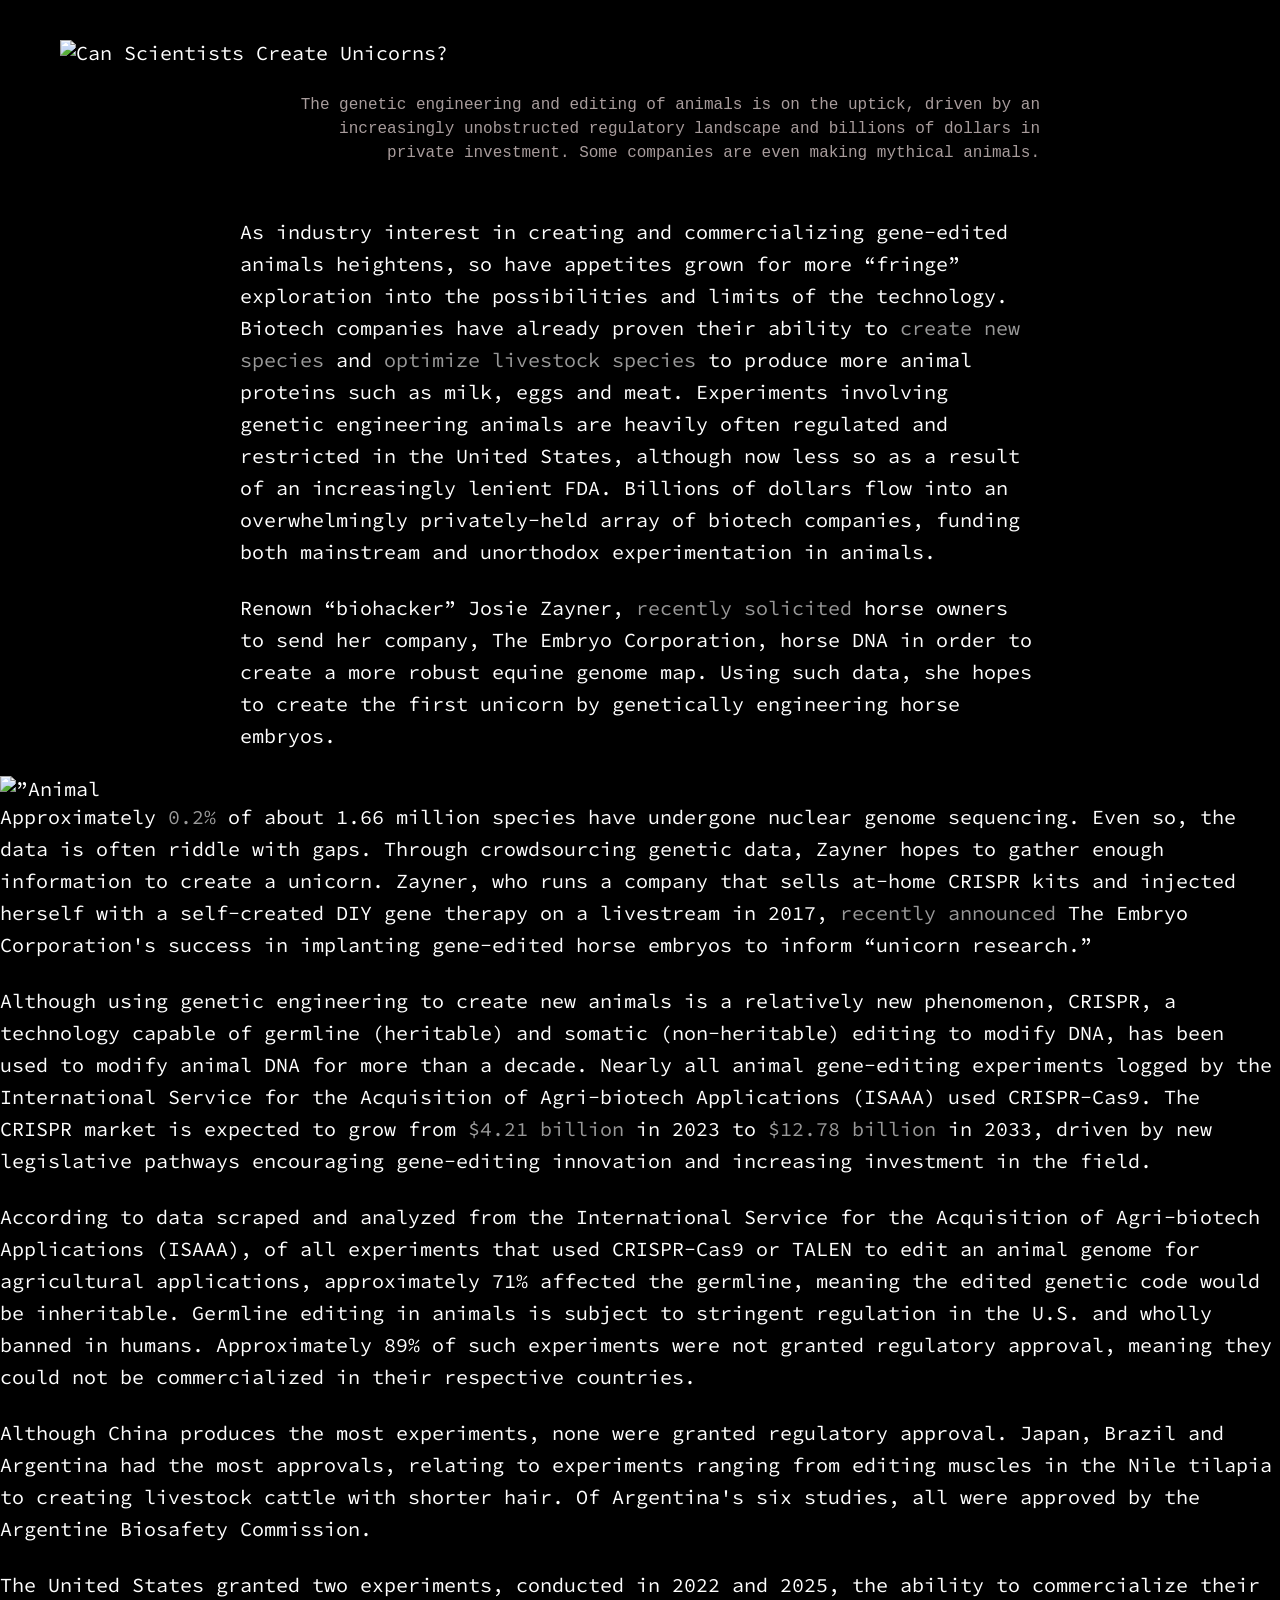
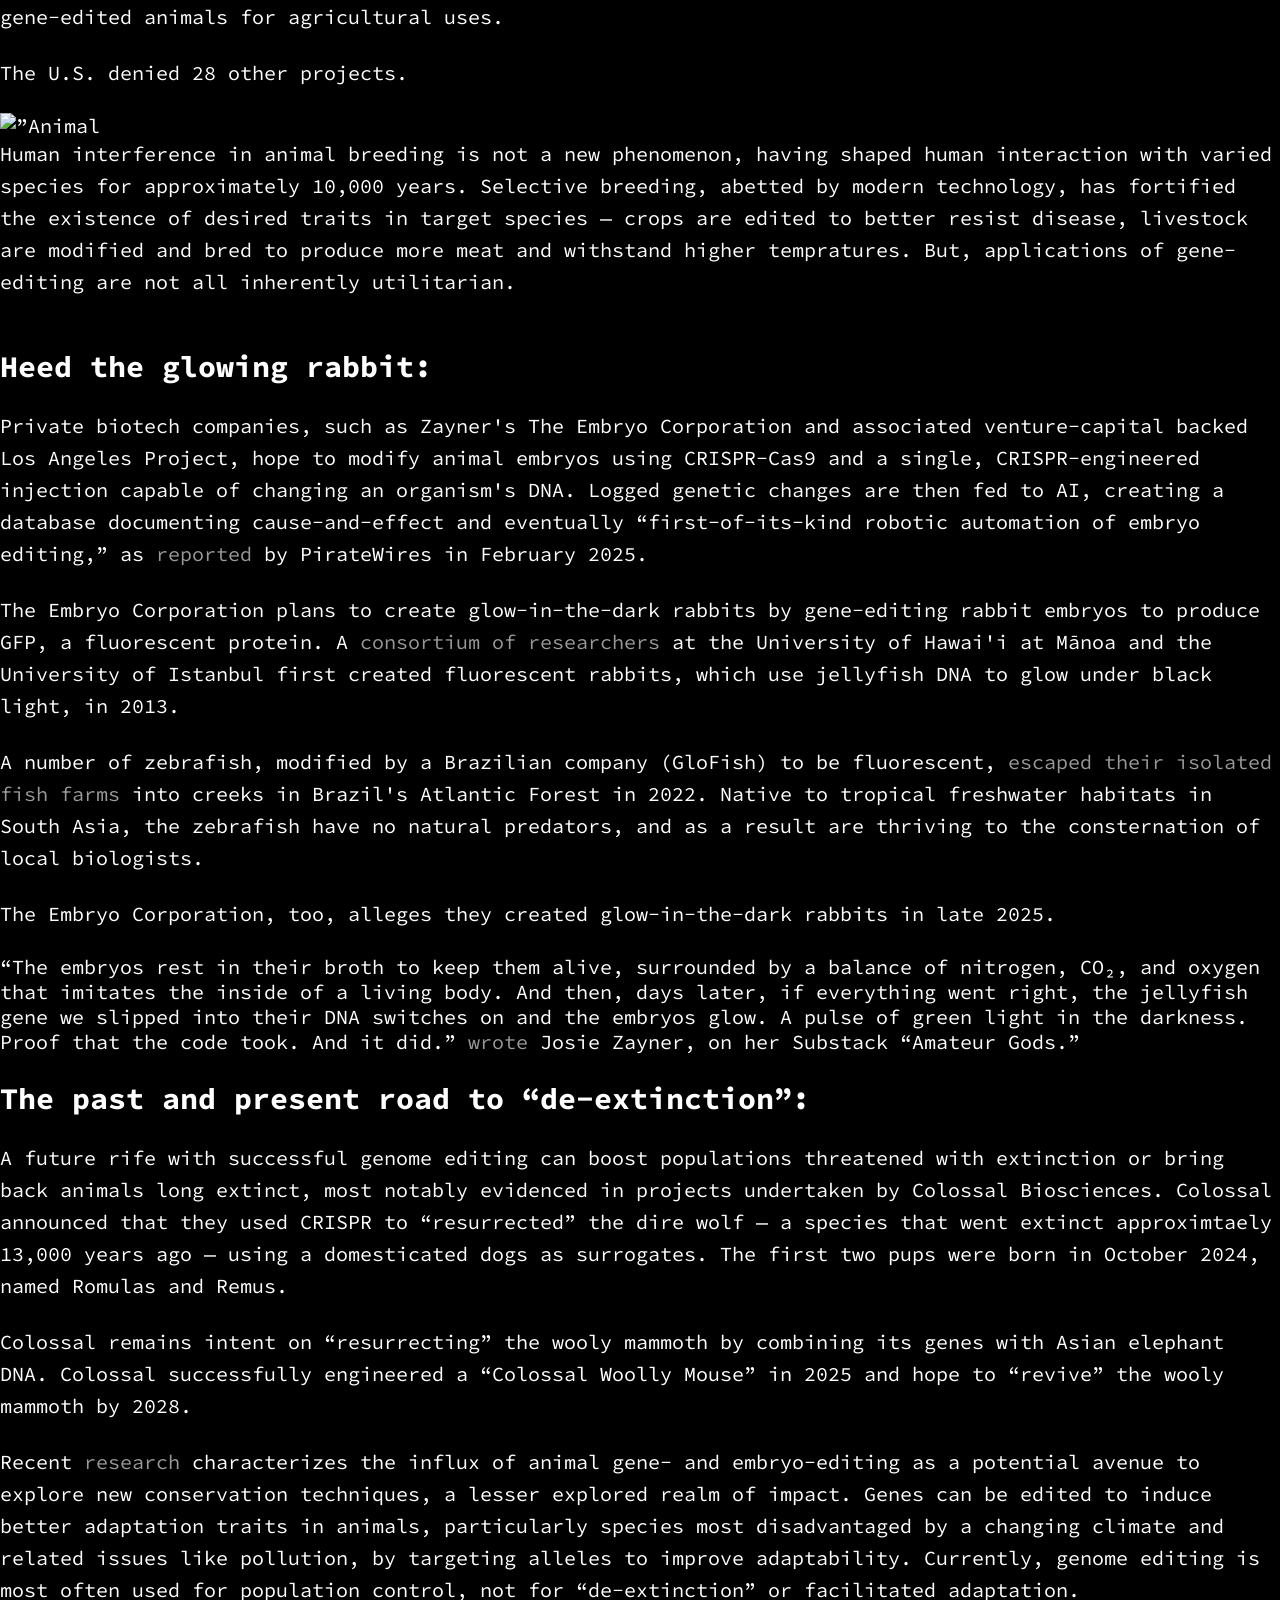
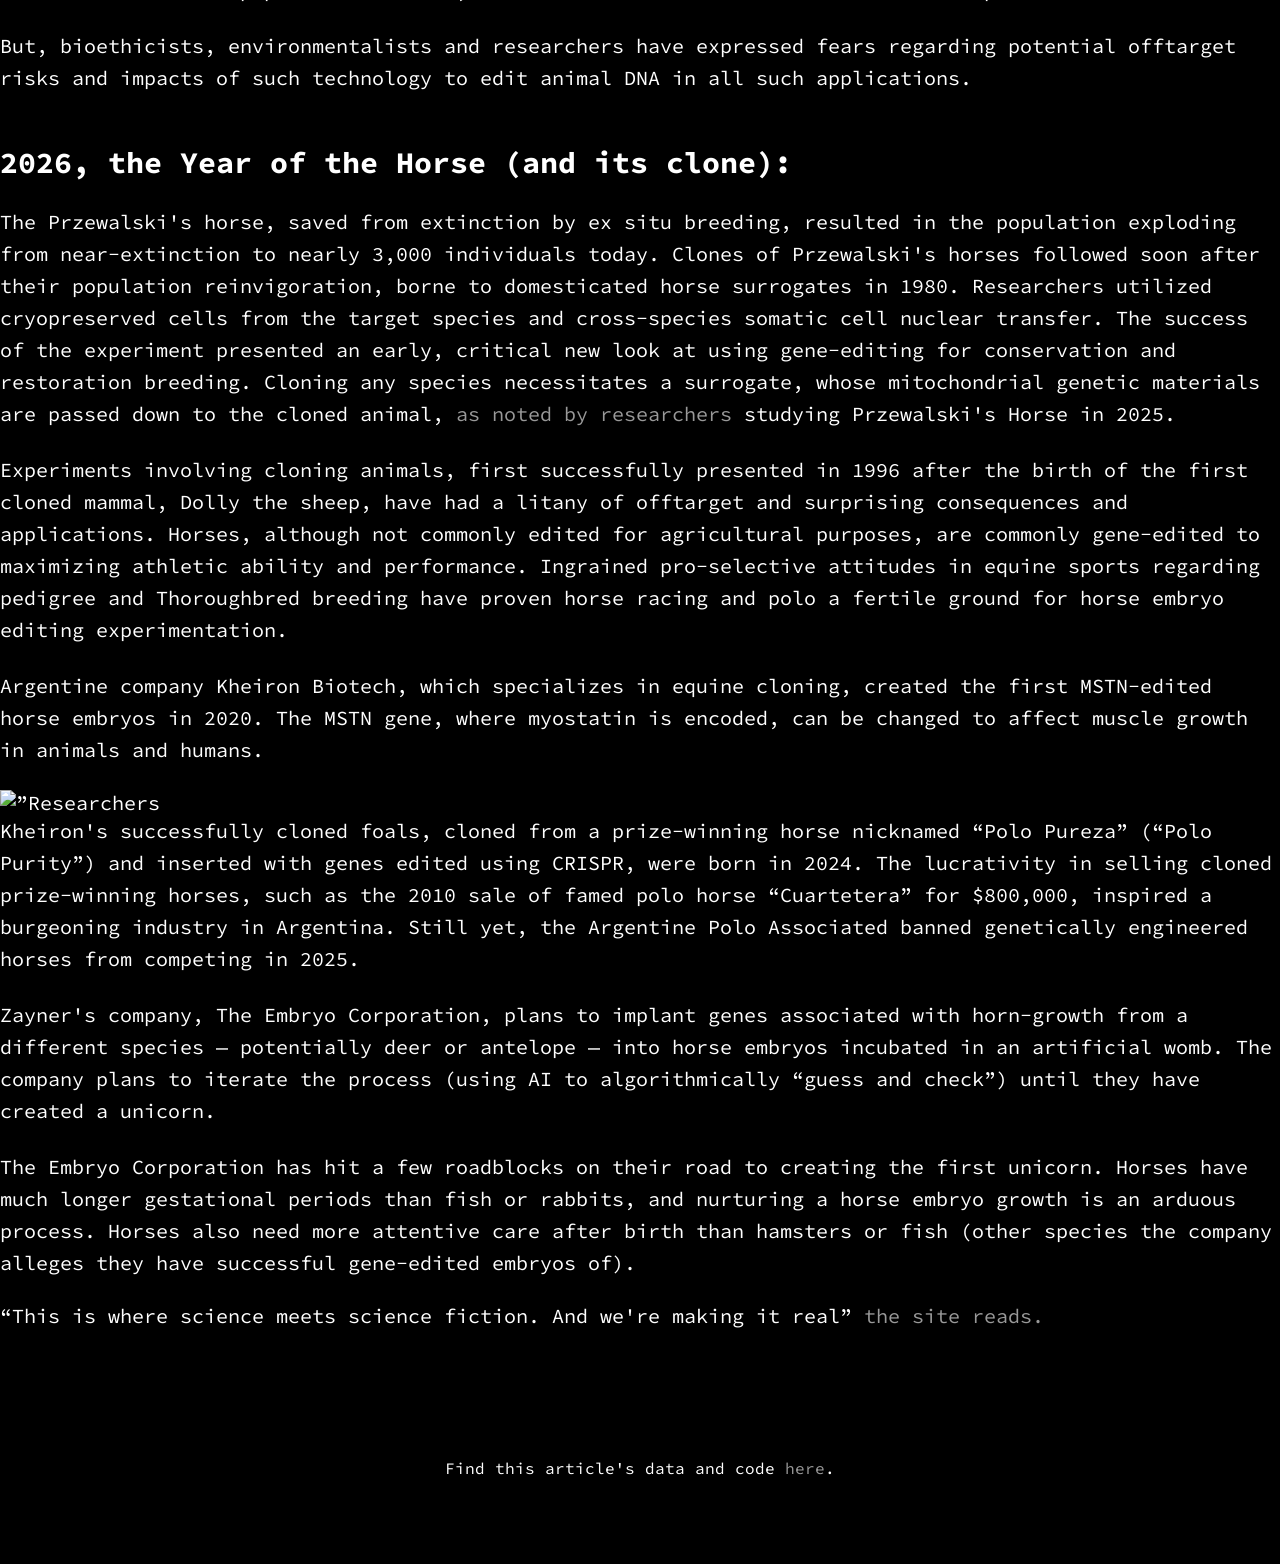
==== index.html @ e0743db6 "Add files via upload" ====
<!DOCTYPE html>
<html>

<head>
    <meta charset="utf-8">
    <meta name="viewport" content="width=device-width, initial-scale=1">
    <title>Gene-editing... unicorns?</title>
    <link rel="stylesheet" href="https://cdn.jsdelivr.net/npm/bulma@0.9.4/css/bulma.min.css">
    <link rel="preconnect" href="https://fonts.gstatic.com" crossorigin>
    <link rel="preconnect" href="https://fonts.googleapis.com">
    <link rel="preconnect" href="https://fonts.gstatic.com" crossorigin>
    <link href="https://fonts.googleapis.com/css2?family=Source+Code+Pro:ital,wght@0,200..900;1,200..900&display=swap"
        rel="stylesheet">
    <style>
        body {
            margin: 0;
            font-size: 20px;
            font-family: 'Source Code Pro', monospace;
            text-rendering: optimizeLegibility;
            background: black;
            color: white;
        }

        .content {
            max-width: 800px;
            margin: auto;
        }

        .header {
            padding: 3em 0;
        }

        a {
            color: #999;
            text-decoration: none;
        }

        .footer {
            background: black;
            text-align: center;
            font-size: 0.8em;
            margin-top: 4em;
            padding: 4em 0;
        }

        figure {
            margin: 0;
            padding-bottom: 1.2em;
        }

        figcaption {
            font-size: 0.8em;
            text-align: center;
            margin-top: 0.5em;
            color: white;
        }

        h1 {
            font-family: 'Source Code Pro', monospace;
            font-weight: bold;
            font-size: 3em;
            line-height: 1.1;
        }

        .subhead {
            font-family: 'Source Code Pro', monospace;
            font-size: 1.8rem;
            font-weight: 800;
            margin: 1rem 0 2rem 0.5rem;
            color: #756472c8
        }

        .dek {
            font-family: 'Roboto', monospace;
            font-size: 1rem;
            font-weight: 400;
            color: #a89c9c;
            line-height: 1.5;
            padding-left: 1.5em;
            text-align: right;
            margin-bottom: 2em;
        }

        iframe,
        img,
        video {
            max-width: 100%;
        }

        p {
            line-height: 1.6;
            margin: 0;
            padding-bottom: 1.2em;
        }

        .full-width figure {
            text-align: center;
        }

        ul {
            margin: 0;
            padding-bottom: 1em;
            line-height: 1.6;
        }

        iframe {
            padding-bottom: 1.2em;
        }
        .quotation {
            margin: 2rem 0;
            padding-left: 3rem;
            font-style: italic;
        }

        .quotation .attribution {
            display: block;
            margin-top: 0.5rem;
            font-style: normal;
            font-size: 0.9rem;
            color: white;
        }
        code {
            font-family: 'Source Code Pro', monospace;
            background: black;
            color: white;
        }

        /* margin on mobile */
        @media (max-width: 640px) {
            body {
                font-size: 18px;
            }

            .content {
                padding-left: 0.5em;
                padding-right: 0.5em;
            }
        }
    </style>
    <link href="scrolly-styles.css" rel="stylesheet">
    <link href="https://fonts.googleapis.com/css2?family=Source+Code+Pro:wght@400;700&display=swap" rel="stylesheet">
    <script src="https://unpkg.com/intersection-observer@0.5.1/intersection-observer.js"></script>
    <script src="https://cdnjs.cloudflare.com/ajax/libs/scrollama/3.2.0/scrollama.min.js"></script>
    <script src="https://cdnjs.cloudflare.com/ajax/libs/d3/7.3.0/d3.min.js"></script>
</head>

<body>
    <img src="title.png" alt="Can Scientists Create Unicorns?" style="width:100%; display:block; padding: 2em 0 1em 3em; box-sizing:border-box;">
    <div class="content">
        <p class="dek" style="margin-top: 0.5em;">The genetic engineering and editing of animals is on the uptick, driven by an increasingly unobstructed regulatory landscape and billions of dollars in private investment. Some companies are even making mythical animals.</p>
        <p>As industry interest in creating and commercializing gene-edited animals heightens, so have appetites grown for more “fringe” exploration into the possibilities and limits of the technology. Biotech companies have already proven their ability to <a href="https://colossal.com/crispr-breakthrough-colossals-woolly-mouse-could-pave-the-way-for-mammoth-revival/">create new species</a> and <a href="https://pmc.ncbi.nlm.nih.gov/articles/PMC10828428/">optimize livestock species</a> to produce more animal proteins such as milk, eggs and meat. Experiments involving genetic engineering animals are heavily often regulated and restricted in the United States, although now less so as a result of an increasingly lenient FDA. Billions of dollars flow into an overwhelmingly privately-held array of biotech companies, funding both mainstream and unorthodox experimentation in animals.</p>
        <p>Renown “biohacker” Josie Zayner, <a href=”https://amateurgods.substack.com/p/horse-dna-needed-for-unicorn-r-and?utm_source=substack&publication_id=679204&post_id=192977747&utm_medium=email&utm_content=share&utm_campaign=email-share&triggerShare=true&isFreemail=true&r=2kmoqc&triedRedirect=true”>recently solicited</a> horse owners to send her company, The Embryo Corporation, horse DNA in order to create a more robust equine genome map. Using such data, she hopes to create the first unicorn by genetically engineering horse embryos.</p>
    </div>

    <section id=”scrolly-ai2html” class=”scrolly-container”>
        <div class=”sticky-thing”>
            <img src=”graph1_sc.png” alt=”Animal Embryo-Editing Experiments are Rarely Approved” style=”width:100%; max-height:100vh; object-fit:contain;”>
        </div>
        <div class=”steps-container”>
            <div class=”step” id=”step-one”>
                <div>
                    <p>Approximately <a href=”https://www.pacb.com/blog/how-far-weve-come-part-3-animal-genomics/”>0.2%</a> of about 1.66 million species have undergone nuclear genome sequencing. Even so, the data is often riddle with gaps. Through crowdsourcing genetic data, Zayner hopes to gather enough information to create a unicorn. Zayner, who runs a company that sells at-home CRISPR kits and injected herself with a self-created DIY gene therapy on a livestream in 2017, <a href=”https://amateurgods.substack.com/p/horse-dna-needed-for-unicorn-r-and?utm_source=substack&publication_id=679204&post_id=192977747&utm_medium=email&utm_content=share&utm_campaign=email-share&triggerShare=true&isFreemail=true&r=2kmoqc&triedRedirect=true”>recently announced</a> The Embryo Corporation's success in implanting gene-edited horse embryos to inform “unicorn research.”</p>
                </div>
            </div>
            <div class=”step” id=”step-two”>
                <div>
                    <p>Although using genetic engineering to create new animals is a relatively new phenomenon, CRISPR, a technology capable of germline (heritable) and somatic (non-heritable) editing to modify DNA, has been used to modify animal DNA for more than a decade. Nearly all animal gene-editing experiments logged by the International Service for the Acquisition of Agri-biotech Applications (ISAAA) used CRISPR-Cas9. The CRISPR market is expected to grow from <a href=”https://www.openpr.com/news/4374759/crispr-gene-editing-market-set-for-explosive-growth-to-usd-12-78”>$4.21 billion</a> in 2023 to <a href=”https://www.openpr.com/news/4374759/crispr-gene-editing-market-set-for-explosive-growth-to-usd-12-78”>$12.78 billion</a> in 2033, driven by new legislative pathways encouraging gene-editing innovation and increasing investment in the field.</p>
                </div>
            </div>
            <div class=”step” id=”step-three”>
                <div>
                    <p>According to data scraped and analyzed from the International Service for the Acquisition of Agri-biotech Applications (ISAAA), of all experiments that used CRISPR-Cas9 or TALEN to edit an animal genome for agricultural applications, approximately 71% affected the germline, meaning the edited genetic code would be inheritable. Germline editing in animals is subject to stringent regulation in the U.S. and wholly banned in humans. Approximately 89% of such experiments were not granted regulatory approval, meaning they could not be commercialized in their respective countries.</p>
                </div>
            </div>
            <div class=”step” id=”step-four”>
                <div>
                    <p>Although China produces the most experiments, none were granted regulatory approval. Japan, Brazil and Argentina had the most approvals, relating to experiments ranging from editing muscles in the Nile tilapia to creating livestock cattle with shorter hair. Of Argentina's six studies, all were approved by the Argentine Biosafety Commission.</p>
                    <div class=”columns” style=”margin:0; align-items:flex-start;”>
                      <div class=”column” style=”flex: none; width: 37.5%; color:white;”>
                        <p>The United States granted two experiments, conducted in 2022 and 2025, the ability to commercialize their gene-edited animals for agricultural uses.</p>
                        <p>The U.S. denied 28 other projects.</p>
                      </div>
                      <div class=”column” style=”flex: none; width: 62.5%;”>
                        <img src=”graph2_sc.png” alt=”Animal embryo experimentation in the U.S., by species” style=”width:100%; display:block;”>
                      </div>
                    </div>
                </div>
            </div>
            <div class=”step” id=”step-five”>
                <div>
                    <p>Human interference in animal breeding is not a new phenomenon, having shaped human interaction with varied species for approximately 10,000 years. Selective breeding, abetted by modern technology, has fortified the existence of desired traits in target species — crops are edited to better resist disease, livestock are modified and bred to produce more meat and withstand higher tempratures. But, applications of gene-editing are not all inherently utilitarian.</p>
                </div>
            </div>
            <div class=”step” id=”step-six”>
                <div>
                    <h2 class=”subhead”>Heed the glowing rabbit:</h2>
                    <p>Private biotech companies, such as Zayner's The Embryo Corporation and associated venture-capital backed Los Angeles Project, hope to modify animal embryos using CRISPR-Cas9 and a single, CRISPR-engineered injection capable of changing an organism's DNA. Logged genetic changes are then fed to AI, creating a database documenting cause-and-effect and eventually “first-of-its-kind robotic automation of embryo editing,” as <a href=”https://www.piratewires.com/p/harnessing-the-breath-of-life”>reported</a> by PirateWires in February 2025.</p>
                    <p>The Embryo Corporation plans to create glow-in-the-dark rabbits by gene-editing rabbit embryos to produce GFP, a fluorescent protein. A <a href=”https://manoa.hawaii.edu/news/article.php?aId=5906”>consortium of researchers</a> at the University of Hawai'i at Mānoa and the University of Istanbul first created fluorescent rabbits, which use jellyfish DNA to glow under black light, in 2013.</p>
                    <p>A number of zebrafish, modified by a Brazilian company (GloFish) to be fluorescent, <a href=”https://www.science.org/content/article/transgenic-glowing-fish-invades-brazilian-streams”>escaped their isolated fish farms</a> into creeks in Brazil's Atlantic Forest in 2022. Native to tropical freshwater habitats in South Asia, the zebrafish have no natural predators, and as a result are thriving to the consternation of local biologists.</p>
                    <p>The Embryo Corporation, too, alleges they created glow-in-the-dark rabbits in late 2025.</p>
                </div>
            </div>
            <div class=”step” id=”step-seven”>
                <div>
                    <div class=”quotation”>
                        “The embryos rest in their broth to keep them alive, surrounded by a balance of nitrogen, CO₂, and oxygen that imitates the inside of a living body. And then, days later, if everything went right, the jellyfish gene we slipped into their DNA switches on and the embryos glow. A pulse of green light in the darkness. Proof that the code took. And it did.”
                        <span class=”attribution”><a href=”https://amateurgods.substack.com/p/how-embryo-corp-took-the-first-step”>wrote</a> Josie Zayner, on her Substack “Amateur Gods.”</span>
                    </div>
                </div>
            </div>
            <div class=”step” id=”step-eight”>
                <div>
                    <h2 class=”subhead”>The past and present road to “de-extinction”:</h2>
                    <p>A future rife with successful genome editing can boost populations threatened with extinction or bring back animals long extinct, most notably evidenced in projects undertaken by Colossal Biosciences. Colossal announced that they used CRISPR to “resurrected” the dire wolf — a species that went extinct approximtaely 13,000 years ago — using a domesticated dogs as surrogates. The first two pups were born in October 2024, named Romulas and Remus.</p>
                    <p>Colossal remains intent on “resurrecting” the wooly mammoth by combining its genes with Asian elephant DNA. Colossal successfully engineered a “Colossal Woolly Mouse” in 2025 and hope to “revive” the wooly mammoth by 2028.</p>
                    <p>Recent <a href=”https://pmc.ncbi.nlm.nih.gov/articles/PMC12881173/”>research</a> characterizes the influx of animal gene- and embryo-editing as a potential avenue to explore new conservation techniques, a lesser explored realm of impact. Genes can be edited to induce better adaptation traits in animals, particularly species most disadvantaged by a changing climate and related issues like pollution, by targeting alleles to improve adaptability. Currently, genome editing is most often used for population control, not for “de-extinction” or facilitated adaptation.</p>
                    <p>But, bioethicists, environmentalists and researchers have expressed fears regarding potential offtarget risks and impacts of such technology to edit animal DNA in all such applications.</p>
                </div>
            </div>
            <div class=”step” id=”step-nine”>
                <div>
                    <h2 class=”subhead”>2026, the Year of the Horse (and its clone):</h2>
                    <p>The Przewalski's horse, saved from extinction by ex situ breeding, resulted in the population exploding from near-extinction to nearly 3,000 individuals today. Clones of Przewalski's horses followed soon after their population reinvigoration, borne to domesticated horse surrogates in 1980. Researchers utilized cryopreserved cells from the target species and cross-species somatic cell nuclear transfer. The success of the experiment presented an early, critical new look at using gene-editing for conservation and restoration breeding. Cloning any species necessitates a surrogate, whose mitochondrial genetic materials are passed down to the cloned animal, <a href=”https://pmc.ncbi.nlm.nih.gov/articles/PMC11898140/”>as noted by researchers</a> studying Przewalski's Horse in 2025.</p>
                    <p>Experiments involving cloning animals, first successfully presented in 1996 after the birth of the first cloned mammal, Dolly the sheep, have had a litany of offtarget and surprising consequences and applications. Horses, although not commonly edited for agricultural purposes, are commonly gene-edited to maximizing athletic ability and performance. Ingrained pro-selective attitudes in equine sports regarding pedigree and Thoroughbred breeding have proven horse racing and polo a fertile ground for horse embryo editing experimentation.</p>
                    <p>Argentine company Kheiron Biotech, which specializes in equine cloning, created the first MSTN-edited horse embryos in 2020. The MSTN gene, where myostatin is encoded, can be changed to affect muscle growth in animals and humans.</p>
                    <img src=”graph3_sc.png” alt=”Researchers are editing the myostatin gene (MSTN), associated with meat tenderness and musculature, in animals” style=”width:100%; display:block; margin:1em 0;”>
                    <p>Kheiron's successfully cloned foals, cloned from a prize-winning horse nicknamed “Polo Pureza” (“Polo Purity”) and inserted with genes edited using CRISPR, were born in 2024. The lucrativity in selling cloned prize-winning horses, such as the 2010 sale of famed polo horse “Cuartetera” for $800,000, inspired a burgeoning industry in Argentina. Still yet, the Argentine Polo Associated banned genetically engineered horses from competing in 2025.</p>
                    <p>Zayner's company, The Embryo Corporation, plans to implant genes associated with horn-growth from a different species — potentially deer or antelope — into horse embryos incubated in an artificial womb. The company plans to iterate the process (using AI to algorithmically “guess and check”) until they have created a unicorn.</p>
                    <p>The Embryo Corporation has hit a few roadblocks on their road to creating the first unicorn. Horses have much longer gestational periods than fish or rabbits, and nurturing a horse embryo growth is an arduous process. Horses also need more attentive care after birth than hamsters or fish (other species the company alleges they have successful gene-edited embryos of).</p>
                </div>
            </div>
            <div class=”step” id=”step-ten”>
                <div>
                    <div class=”quotation”>
                        “This is where science meets science fiction. And we're making it real”
                        <span class=”attribution”><a href=”https://building.life”>the site reads.</a></span>
                    </div>
                </div>
            </div>
        </div>
    </section>
    <div class="footer">
        <div class="content">
            <p>Find this article's data and code <a href="https://github.com/natalierjonas/animal_embryo_editing/tree/main">here</a>.</p>
        </div>
    </div>
    <style>
        .hidden {
            display: none;
        }
    </style>
    <script>

        function hideNote() {
            // annotation: #path-1, #text-1, #path-2, #text-2
            d3.select("#path-1").classed('hidden', true)
            d3.select("#text-1").classed('hidden', true)
            d3.select("#path-2").classed('hidden', true)
            d3.select("#text-2").classed('hidden', true)
        }

        /* Scrollytelling code goes under here */
        hideNote()

        d3.select("#step-one").on('stepout', function (e) {
            if (e.detail.direction === 'up') {
                // undo the changes from step one
                hideNote()
            }
        })

        d3.select("#step-one").on('stepin', function (e) {
            console.log("Got to step one")
            // undo changes from step two
            d3.selectAll("[data-name='africa'] path").style('stroke', 'none')

            // do changes for step one
            d3.select("#path-1").classed('hidden', false)
            d3.select("#text-1").classed('hidden', false)
            d3.select("#path-2").classed('hidden', false)
            d3.select("#text-2").classed('hidden', false)
        })

        d3.select("#step-two").on('stepin', function (e) {

            // undo changes from step one
            hideNote()

            // do changes for step two
            console.log("Got to step two")
            d3.selectAll("[data-name='africa'] path").style('stroke', 'black')
        })

        d3.select("#step-three").on('stepin', function (e) {
            // undo changes from step two
            d3.selectAll("[data-name='africa'] path").style('stroke', 'none')
        })


    </script>


    <script>
        /*************
        
        This is the JavaScript that makes the scrolly work 
        
        *************/

        /* 
        This part attaches a scroll to the element with id="scrolly-ai2html"    
        */
        (() => {
            const scroller = scrollama()

            scroller
                .setup({
                    parent: document.querySelector("#scrolly-ai2html"),
                    step: ".step",
                    offset: 0.6,
                    debug: false,
                })
                .onStepEnter(function ({ element, index, direction }) {
                    const event = new CustomEvent("stepin", { detail: { direction: direction } })
                    element.dispatchEvent(event)
                })
                .onStepExit(function ({ element, index, direction }) {
                    const event = new CustomEvent("stepout", { detail: { direction: direction } })
                    if (direction === "up" && element.previousElementSibling) {
                        const event = new CustomEvent("stepin", { detail: { direction: direction } })
                        element.previousElementSibling.dispatchEvent(event)
                    }
                })

            window.addEventListener("resize", scroller.resize)
        })()

    </script>
    <style>
        /* Change this to adjust the padding between steps */
        .step {
            margin-bottom: 70vh;
        }
    </style>

    <script type="text/javascript">
            (function () {
                // only want one resizer on the page
                if (document.documentElement.className.indexOf("g-resizer-v3-init") > -1) return;
                document.documentElement.className += " g-resizer-v3-init";
                // require IE9+
                if (!("querySelector" in document)) return;
                function resizer() {
                    var elements = Array.prototype.slice.call(document.querySelectorAll(".g-artboard[data-min-width]")),
                        widthById = {};
                    elements.forEach(function (el) {
                        var parent = el.parentNode,
                            width = widthById[parent.id] || parent.getBoundingClientRect().width,
                            minwidth = el.getAttribute("data-min-width"),
                            maxwidth = el.getAttribute("data-max-width");
                        widthById[parent.id] = width;

                        if (+minwidth <= width && (+maxwidth >= width || maxwidth === null)) {
                            el.style.display = "block";
                        } else {
                            el.style.display = "none";
                        }
                    });
                    try {
                        if (window.parent && window.parent.$) {
                            window.parent.$("body").trigger("resizedcontent", [window]);
                        }
                        if (window.require) {
                            require(['foundation/main'], function () {
                                require(['shared/interactive/instances/app-communicator'], function (AppCommunicator) {
                                    AppCommunicator.triggerResize();
                                });
                            });
                        }
                    } catch (e) { console.log(e); }
                }

                document.addEventListener('DOMContentLoaded', resizer);
                // feel free to replace throttle with _.throttle, if available
                window.addEventListener('resize', throttle(resizer, 200));

                function throttle(func, wait) {
                    // from underscore.js
                    var _now = Date.now || function () { return new Date().getTime(); },
                        context, args, result, timeout = null, previous = 0;
                    var later = function () {
                        previous = _now();
                        timeout = null;
                        result = func.apply(context, args);
                        if (!timeout) context = args = null;
                    };
                    return function () {
                        var now = _now(), remaining = wait - (now - previous);
                        context = this;
                        args = arguments;
                        if (remaining <= 0 || remaining > wait) {
                            if (timeout) {
                                clearTimeout(timeout);
                                timeout = null;
                            }
                            previous = now;
                            result = func.apply(context, args);
                            if (!timeout) context = args = null;
                        } else if (!timeout && options && options.trailing !== false) {
                            timeout = setTimeout(later, remaining);
                        }
                        return result;
                    };
                }


            })();
    </script>
    <script>

        // ai2html resizer
        (function() {
            function resizeAi2html() {
                var boxes = document.querySelectorAll('.ai2html');
                Array.prototype.forEach.call(boxes, function(box) {
                    var w = box.offsetWidth;
                    var artboards = box.querySelectorAll('.g-artboard');
                    Array.prototype.forEach.call(artboards, function(ab) {
                        var min = parseInt(ab.getAttribute('data-min-width') || 0, 10);
                        var max = parseInt(ab.getAttribute('data-max-width') || 99999, 10);
                        ab.style.display = (w >= min && w <= max) ? 'block' : 'none';
                    });
                });
            }
            var t;
            window.addEventListener('resize', function() {
                clearTimeout(t);
                t = setTimeout(resizeAi2html, 100);
            });
            if (document.readyState === 'loading') {
                document.addEventListener('DOMContentLoaded', resizeAi2html);
            } else {
                resizeAi2html();
            }
        })();
    </script>
</body>

</html>
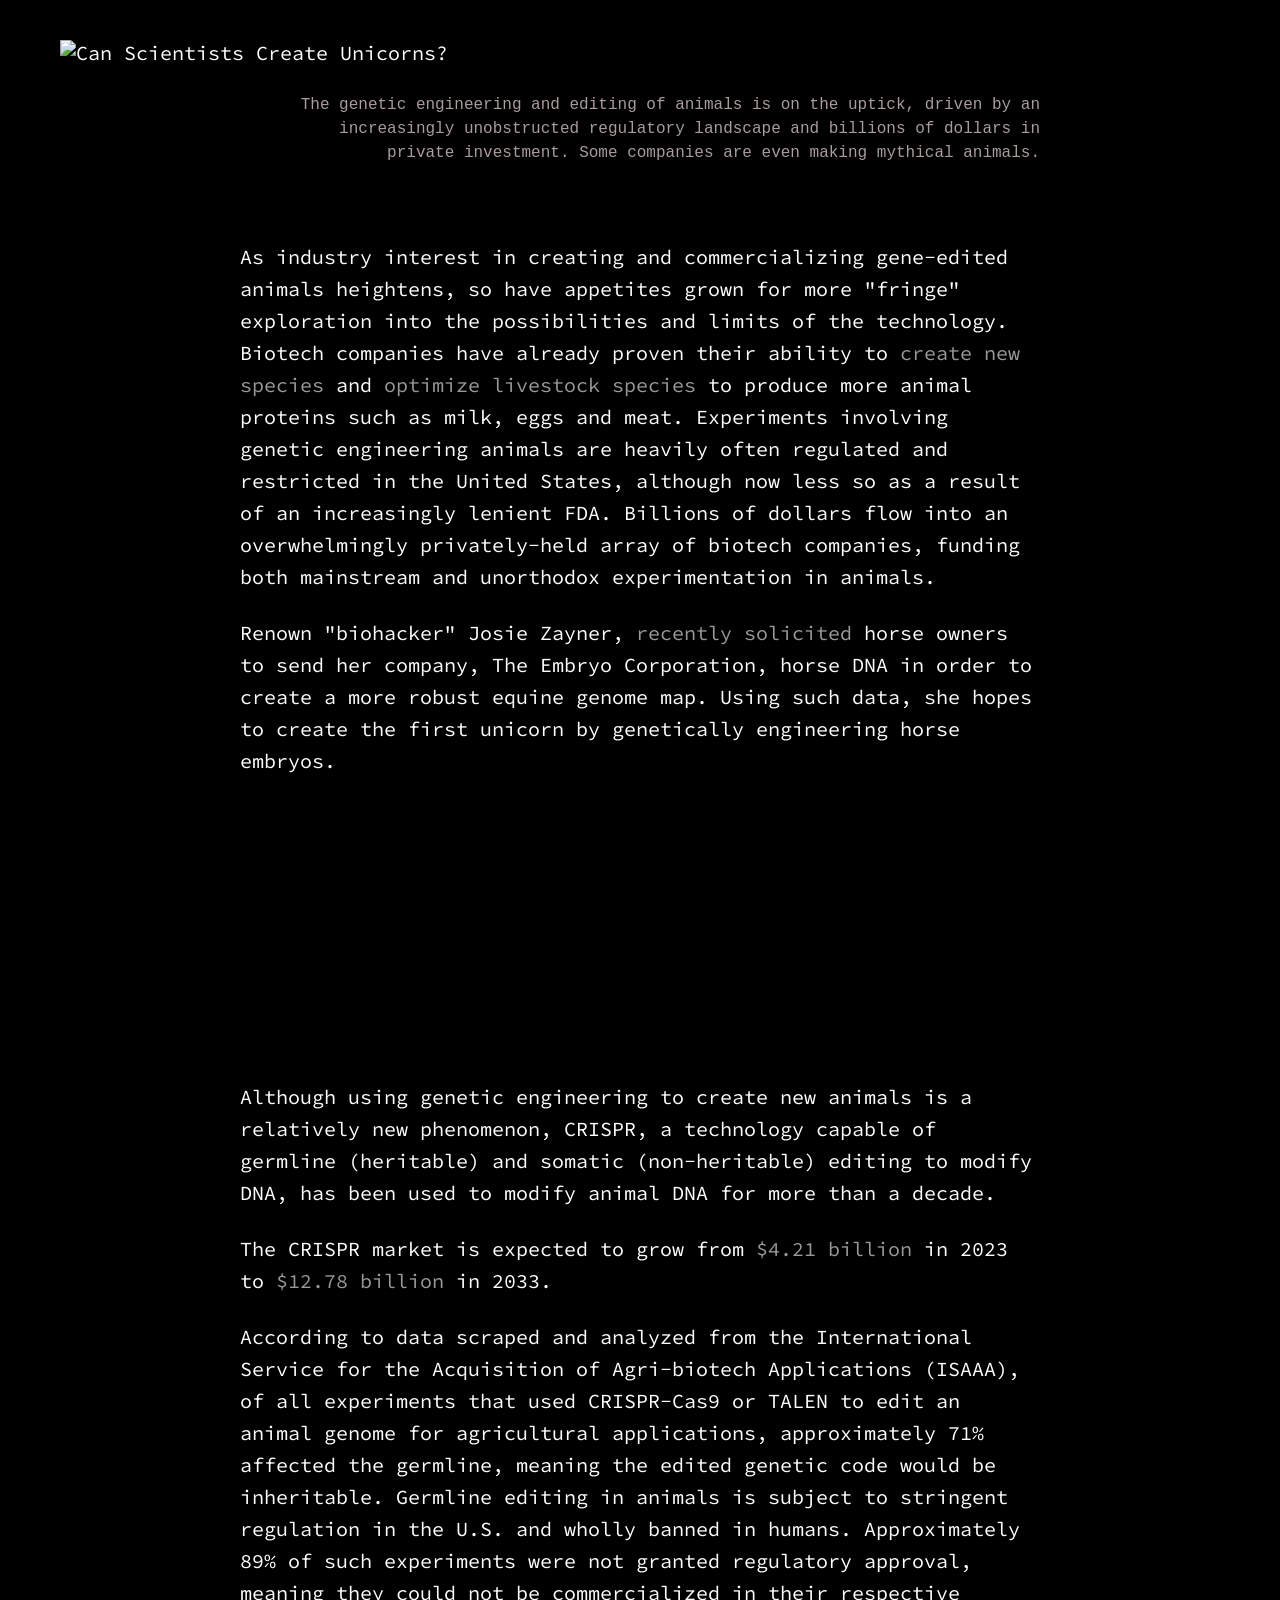
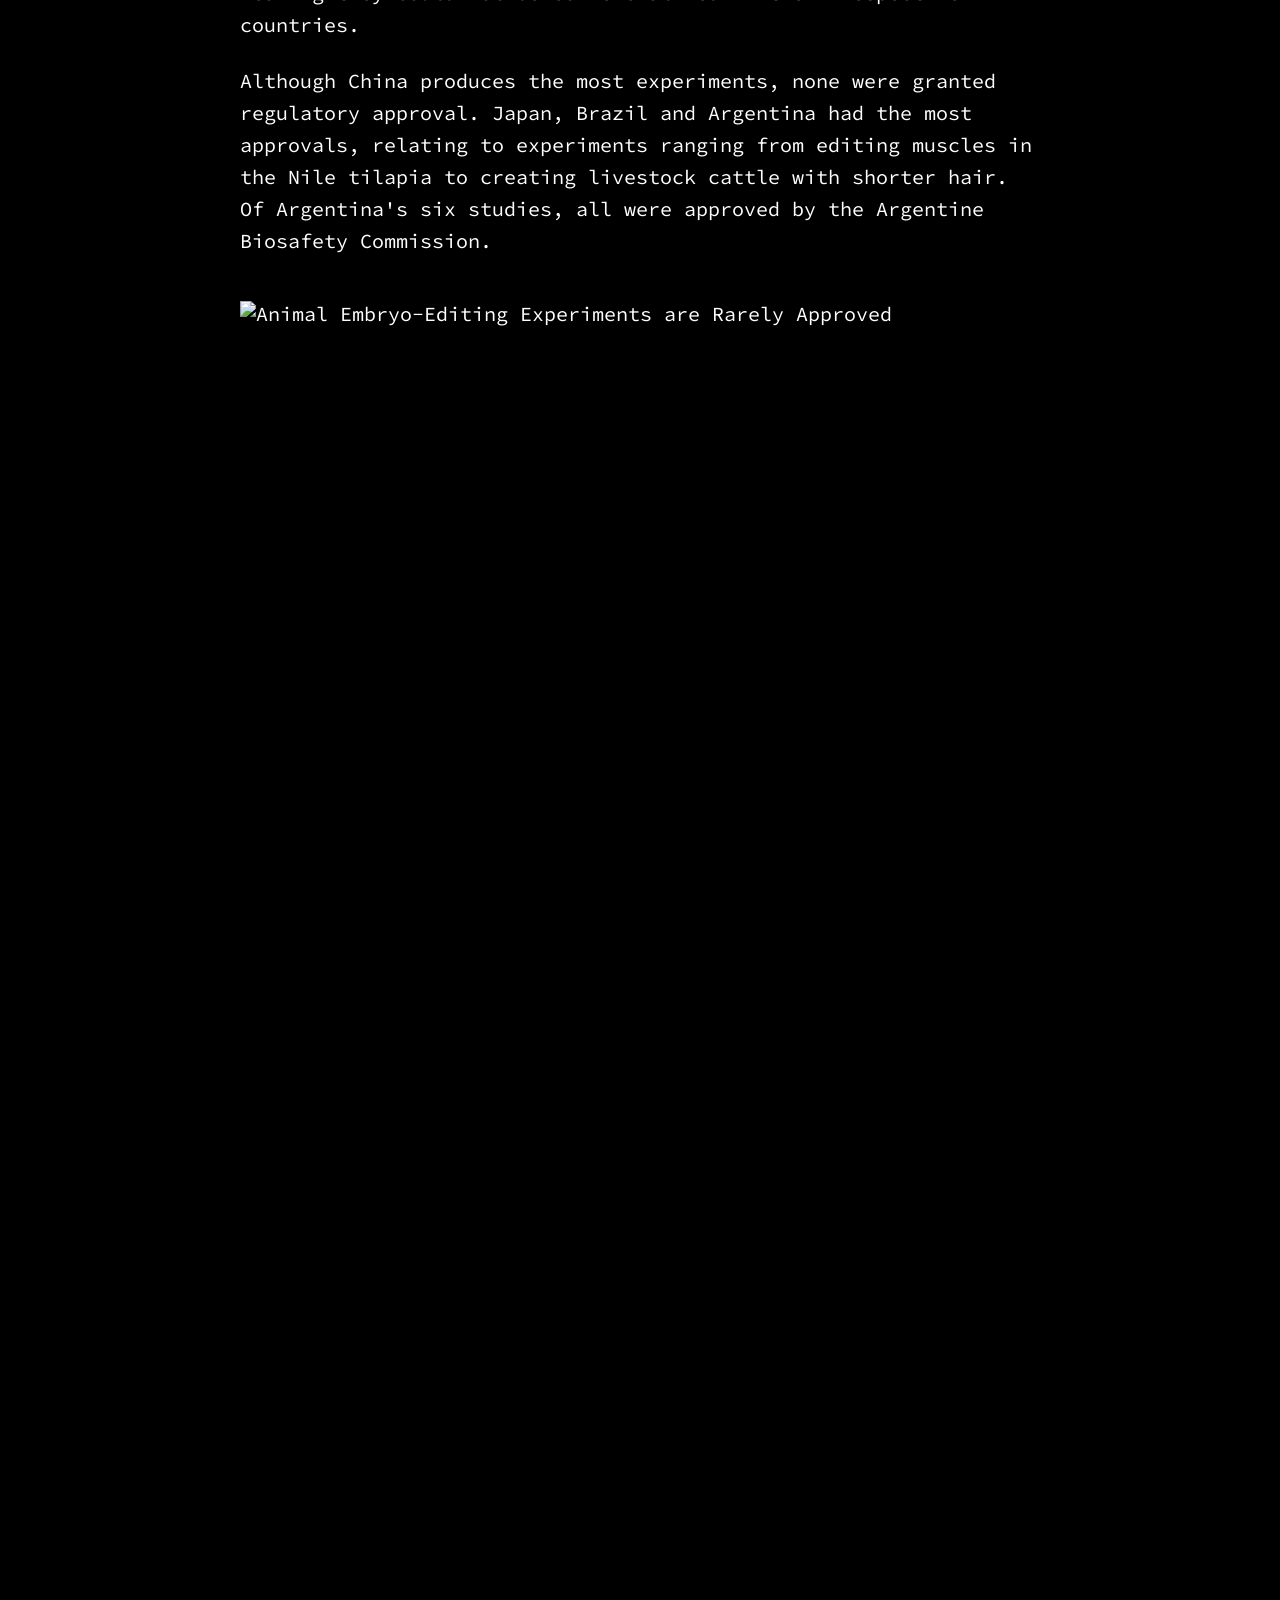
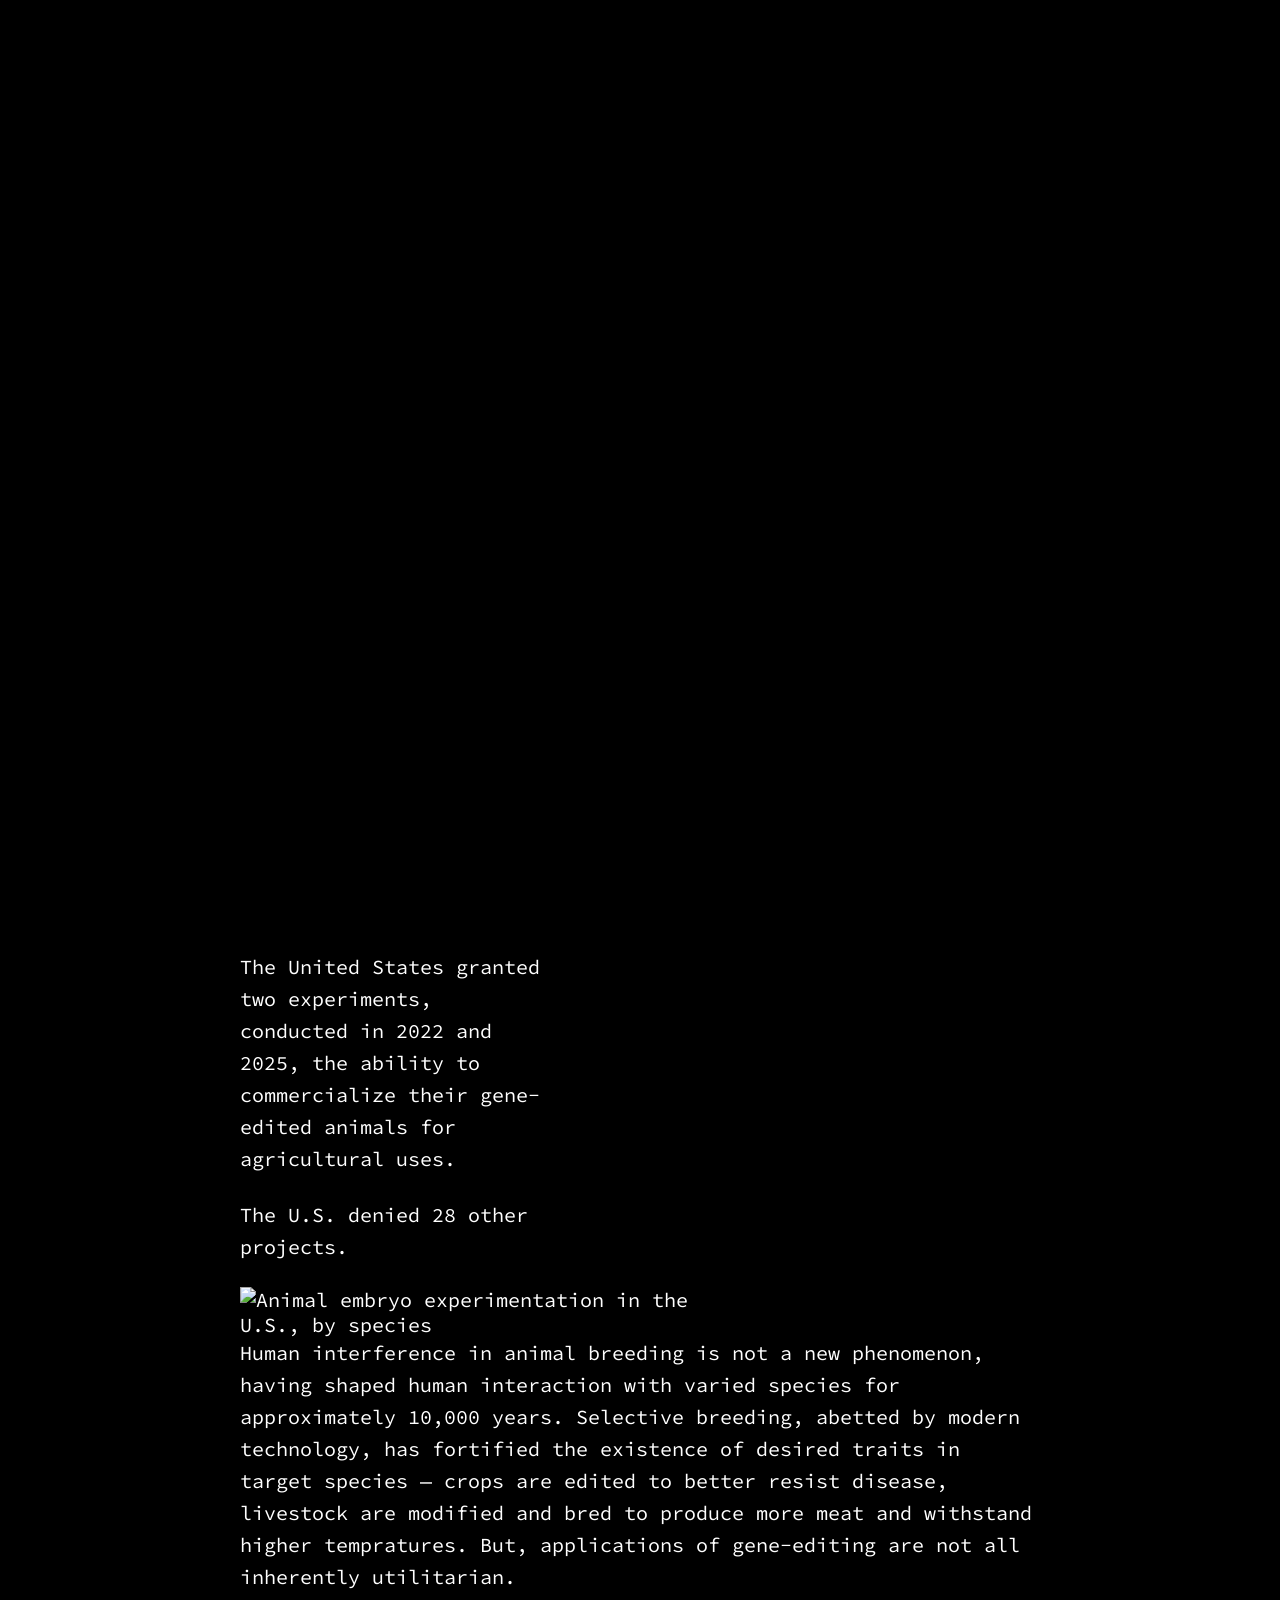
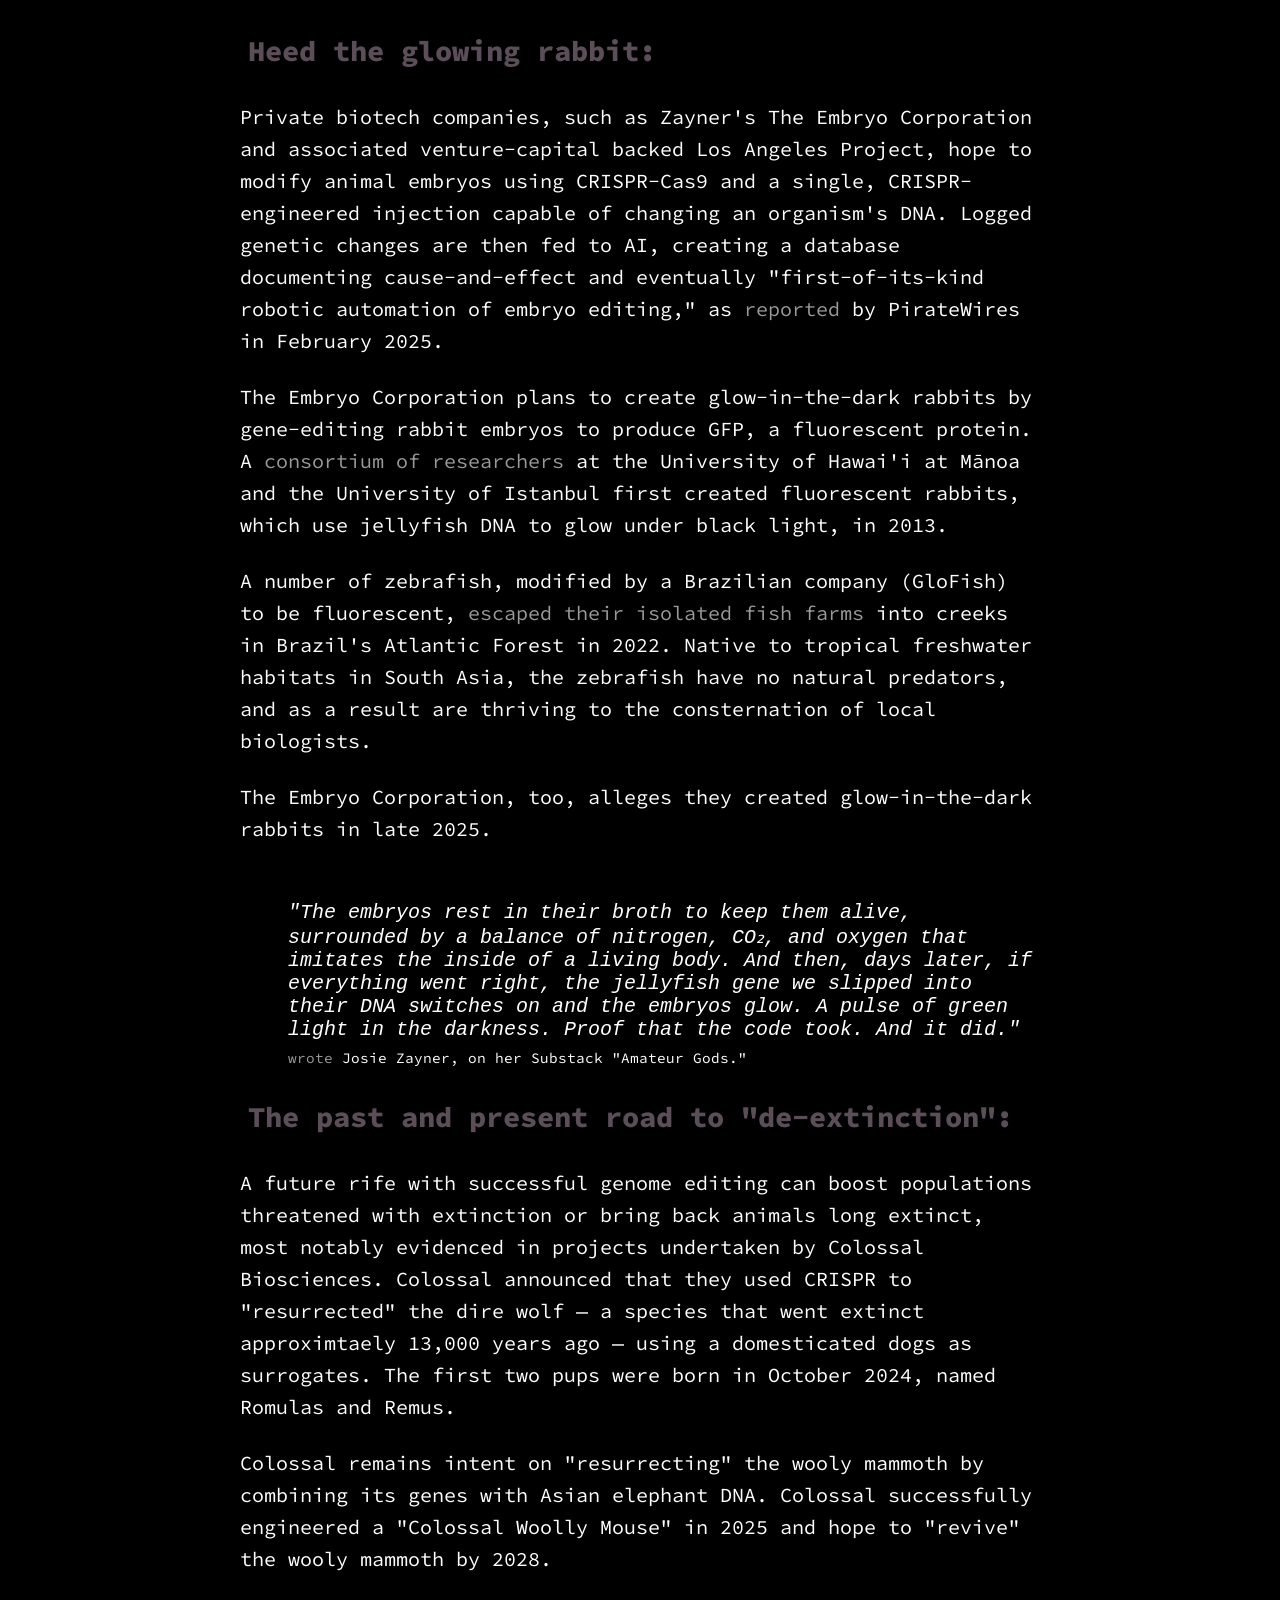
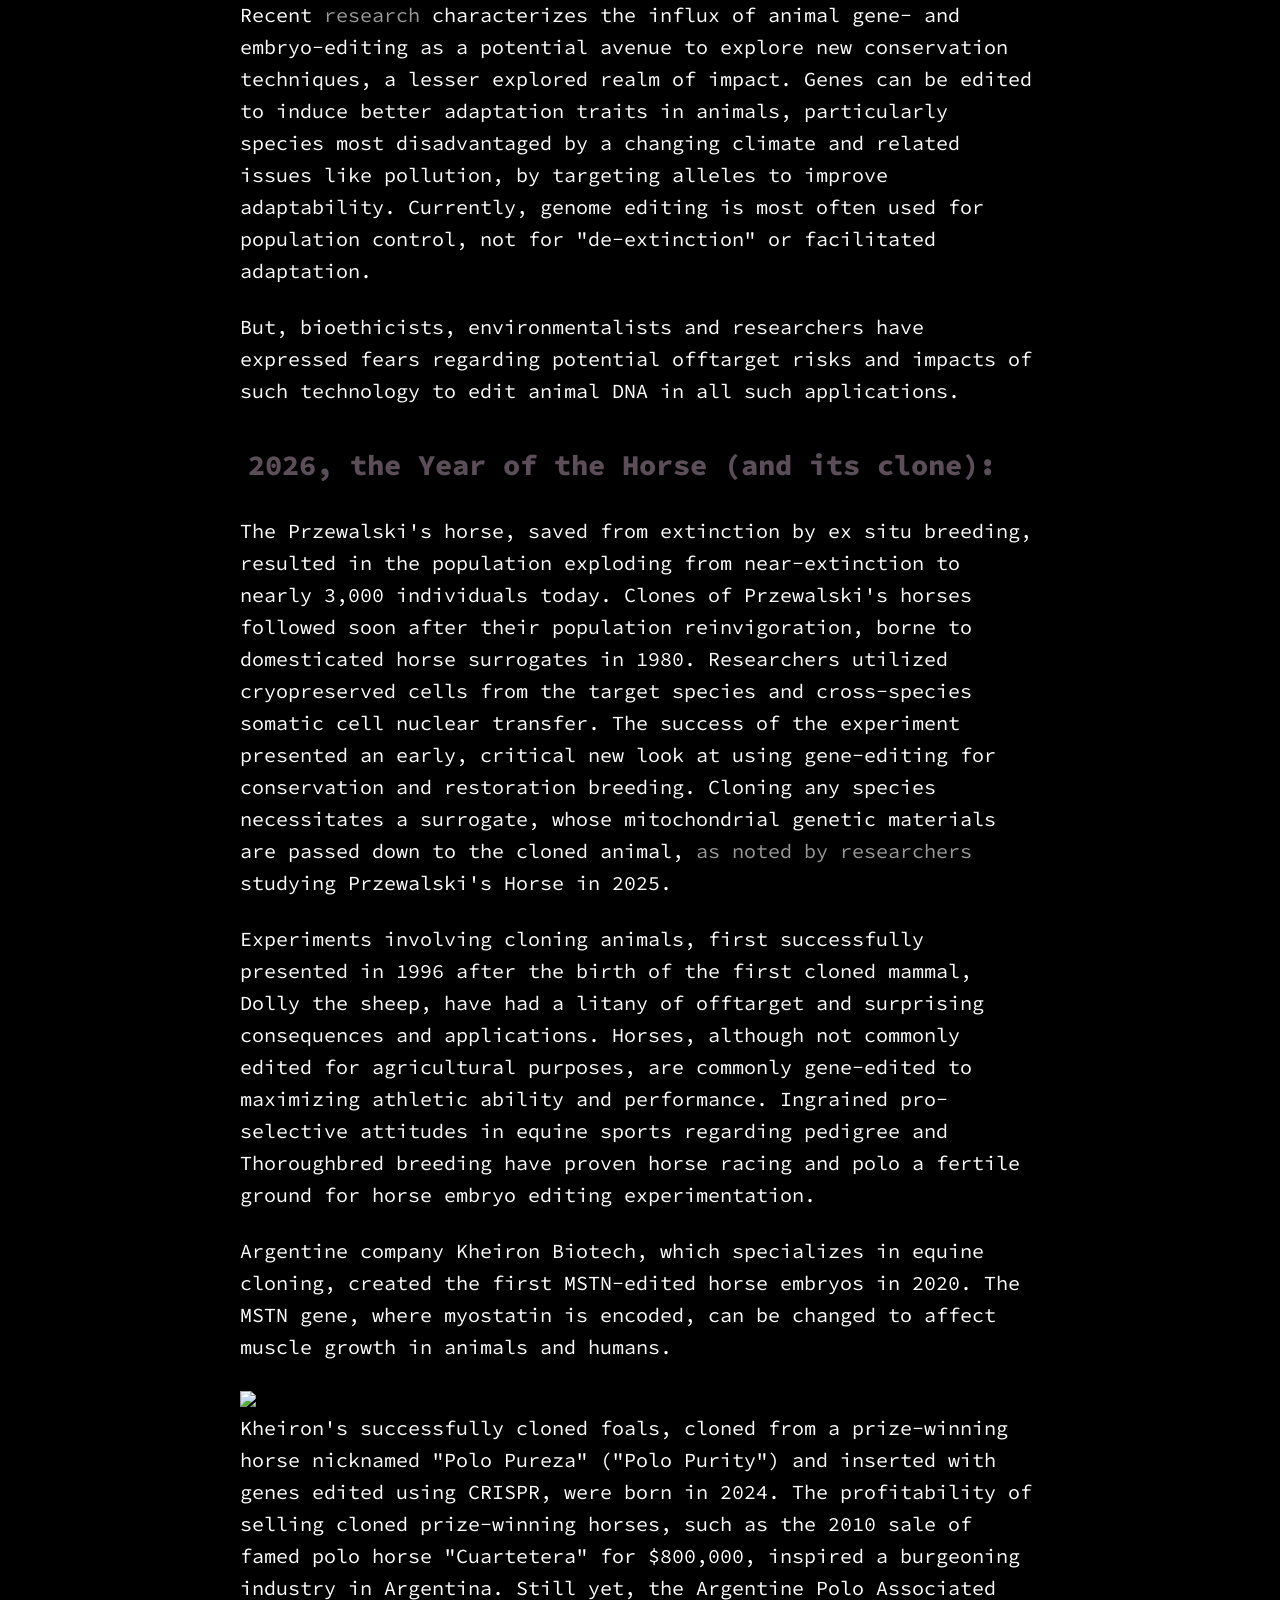
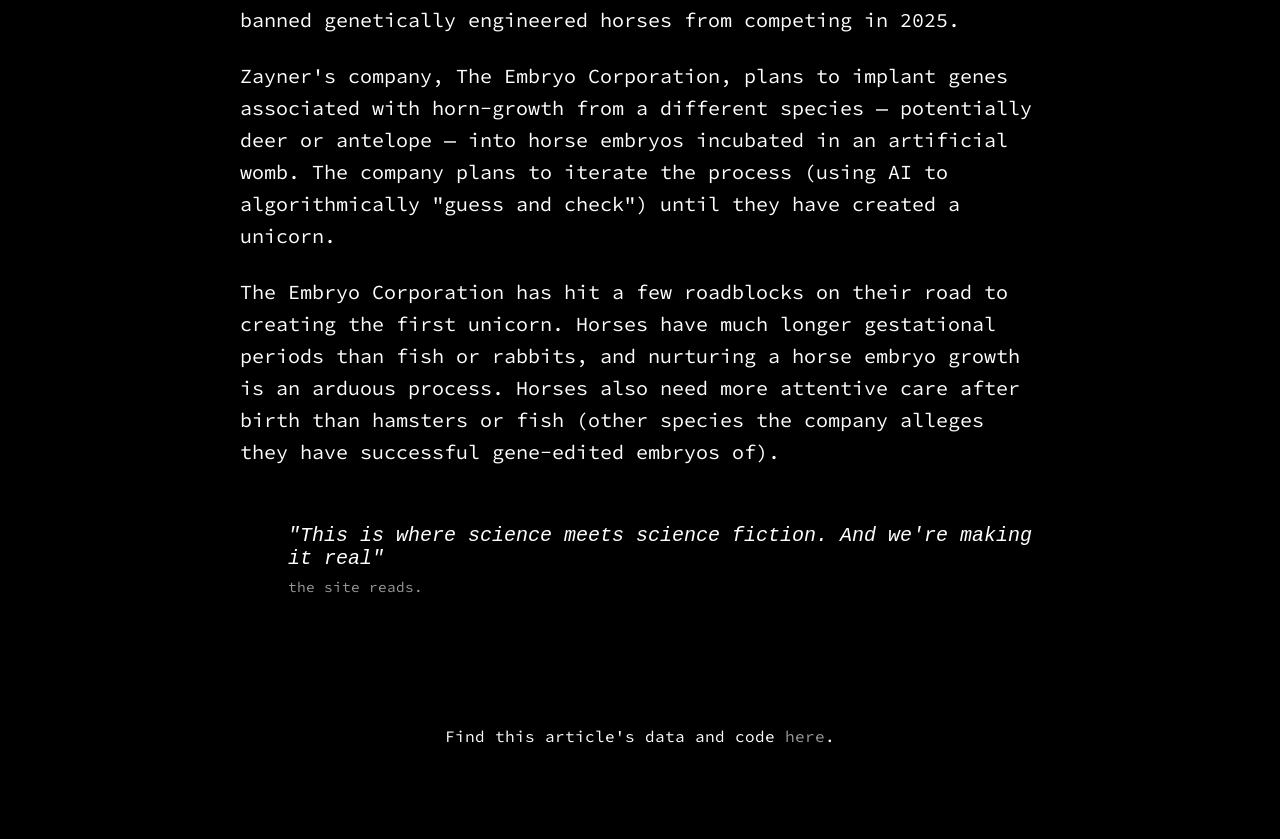
==== commit e3b2aa5d: "Update index.html" ====
--- a/index.html
+++ b/index.html
@@ -106,6 +106,7 @@
         iframe {
             padding-bottom: 1.2em;
         }
+
         .quotation {
             margin: 2rem 0;
             padding-left: 3rem;
@@ -119,6 +120,7 @@
             font-size: 0.9rem;
             color: white;
         }
+
         code {
             font-family: 'Source Code Pro', monospace;
             background: black;
@@ -148,302 +150,209 @@
     <img src="title.png" alt="Can Scientists Create Unicorns?" style="width:100%; display:block; padding: 2em 0 1em 3em; box-sizing:border-box;">
     <div class="content">
         <p class="dek" style="margin-top: 0.5em;">The genetic engineering and editing of animals is on the uptick, driven by an increasingly unobstructed regulatory landscape and billions of dollars in private investment. Some companies are even making mythical animals.</p>
-        <p>As industry interest in creating and commercializing gene-edited animals heightens, so have appetites grown for more “fringe” exploration into the possibilities and limits of the technology. Biotech companies have already proven their ability to <a href="https://colossal.com/crispr-breakthrough-colossals-woolly-mouse-could-pave-the-way-for-mammoth-revival/">create new species</a> and <a href="https://pmc.ncbi.nlm.nih.gov/articles/PMC10828428/">optimize livestock species</a> to produce more animal proteins such as milk, eggs and meat. Experiments involving genetic engineering animals are heavily often regulated and restricted in the United States, although now less so as a result of an increasingly lenient FDA. Billions of dollars flow into an overwhelmingly privately-held array of biotech companies, funding both mainstream and unorthodox experimentation in animals.</p>
-        <p>Renown “biohacker” Josie Zayner, <a href=”https://amateurgods.substack.com/p/horse-dna-needed-for-unicorn-r-and?utm_source=substack&publication_id=679204&post_id=192977747&utm_medium=email&utm_content=share&utm_campaign=email-share&triggerShare=true&isFreemail=true&r=2kmoqc&triedRedirect=true”>recently solicited</a> horse owners to send her company, The Embryo Corporation, horse DNA in order to create a more robust equine genome map. Using such data, she hopes to create the first unicorn by genetically engineering horse embryos.</p>
-    </div>
-
-    <section id=”scrolly-ai2html” class=”scrolly-container”>
-        <div class=”sticky-thing”>
-            <img src=”graph1_sc.png” alt=”Animal Embryo-Editing Experiments are Rarely Approved” style=”width:100%; max-height:100vh; object-fit:contain;”>
-        </div>
-        <div class=”steps-container”>
-            <div class=”step” id=”step-one”>
-                <div>
-                    <p>Approximately <a href=”https://www.pacb.com/blog/how-far-weve-come-part-3-animal-genomics/”>0.2%</a> of about 1.66 million species have undergone nuclear genome sequencing. Even so, the data is often riddle with gaps. Through crowdsourcing genetic data, Zayner hopes to gather enough information to create a unicorn. Zayner, who runs a company that sells at-home CRISPR kits and injected herself with a self-created DIY gene therapy on a livestream in 2017, <a href=”https://amateurgods.substack.com/p/horse-dna-needed-for-unicorn-r-and?utm_source=substack&publication_id=679204&post_id=192977747&utm_medium=email&utm_content=share&utm_campaign=email-share&triggerShare=true&isFreemail=true&r=2kmoqc&triedRedirect=true”>recently announced</a> The Embryo Corporation's success in implanting gene-edited horse embryos to inform “unicorn research.”</p>
+        <div class="left-margin-image-wrap">
+            <img src="unicorn_draw.png" alt="">
+        </div>
+        <p>As industry interest in creating and commercializing gene-edited animals heightens, so have appetites grown for more "fringe" exploration into the possibilities and limits of the technology. Biotech companies have already proven their ability to <a href="https://colossal.com/crispr-breakthrough-colossals-woolly-mouse-could-pave-the-way-for-mammoth-revival/">create new species</a> and <a href="https://pmc.ncbi.nlm.nih.gov/articles/PMC10828428/">optimize livestock species</a> to produce more animal proteins such as milk, eggs and meat. Experiments involving genetic engineering animals are heavily often regulated and restricted in the United States, although now less so as a result of an increasingly lenient FDA. Billions of dollars flow into an overwhelmingly privately-held array of biotech companies, funding both mainstream and unorthodox experimentation in animals.</p>
+    
+        <div class="scrolly">
+    <div class="steps-container">
+
+        <!-- STEP ONE -->
+        <div id="step-one" class="crossfade-step">
+            <div class="crossfade-pin">
+                <div id="bio-p1" class="crossfade-slide">
+                    <p>
+                        Renown "biohacker" Josie Zayner,
+                        <a href="https://amateurgods.substack.com/p/horse-dna-needed-for-unicorn-r-and?utm_source=substack&publication_id=679204&post_id=192977747&utm_medium=email&utm_content=share&utm_campaign=email-share&triggerShare=true&isFreemail=true&r=2kmoqc&triedRedirect=true">
+                            recently solicited
+                        </a>
+                        horse owners to send her company, The Embryo Corporation, horse DNA in order to create a more robust equine genome map.
+                        Using such data, she hopes to create the first unicorn by genetically engineering horse embryos.
+                    </p>
+                </div>
+                <div id="bio-p2" class="crossfade-slide">
+                    <p>
+                        Approximately
+                        <a href="https://www.pacb.com/blog/how-far-weve-come-part-3-animal-genomics/">0.2%</a>
+                        of about 1.66 million species have undergone nuclear genome sequencing.
+                        Even so, the data is often riddled with gaps.
+                        Through crowdsourcing genetic data, Zayner hopes to gather enough information to create a unicorn. Zayner, who runs a company that sells at-home CRISPR kits and injected herself with a self-created DIY gene therapy on a livestream in 2017,
+                        <a href="https://amateurgods.substack.com/p/horse-dna-needed-for-unicorn-r-and?utm_source=substack&publication_id=679204&post_id=192977747&utm_medium=email&utm_content=share&utm_campaign=email-share&triggerShare=true&isFreemail=true&r=2kmoqc&triedRedirect=true">
+                            recently announced
+                        </a>
+                        The Embryo Corporation's success in implanting gene-edited horse embryos to inform "unicorn research."
+                    </p>
                 </div>
             </div>
-            <div class=”step” id=”step-two”>
-                <div>
-                    <p>Although using genetic engineering to create new animals is a relatively new phenomenon, CRISPR, a technology capable of germline (heritable) and somatic (non-heritable) editing to modify DNA, has been used to modify animal DNA for more than a decade. Nearly all animal gene-editing experiments logged by the International Service for the Acquisition of Agri-biotech Applications (ISAAA) used CRISPR-Cas9. The CRISPR market is expected to grow from <a href=”https://www.openpr.com/news/4374759/crispr-gene-editing-market-set-for-explosive-growth-to-usd-12-78”>$4.21 billion</a> in 2023 to <a href=”https://www.openpr.com/news/4374759/crispr-gene-editing-market-set-for-explosive-growth-to-usd-12-78”>$12.78 billion</a> in 2033, driven by new legislative pathways encouraging gene-editing innovation and increasing investment in the field.</p>
-                </div>
+        </div>
+        <div class="step" id="step-two">
+            <p>
+                Although using genetic engineering to create new animals is a relatively new phenomenon, CRISPR,
+                a technology capable of germline (heritable) and somatic (non-heritable) editing to modify DNA,
+                has been used to modify animal DNA for more than a decade.
+            </p>
+
+            <p>
+                The CRISPR market is expected to grow from
+                <a href="https://www.openpr.com/news/4374759/crispr-gene-editing-market-set-for-explosive-growth-to-usd-12-78">$4.21 billion</a>
+                in 2023 to
+                <a href="https://www.openpr.com/news/4374759/crispr-gene-editing-market-set-for-explosive-growth-to-usd-12-78">$12.78 billion</a>
+                in 2033.
+            </p>
+        </div>
+        <div class="step" id="step-three">
+            <p>
+                According to data scraped and analyzed from the International Service for the Acquisition of Agri-biotech Applications (ISAAA),
+                of all experiments that used CRISPR-Cas9 or TALEN to edit an animal genome for agricultural applications,
+                approximately 71% affected the germline, meaning the edited genetic code would be inheritable.
+                Germline editing in animals is subject to stringent regulation in the U.S. and wholly banned in humans.
+                Approximately 89% of such experiments were not granted regulatory approval, meaning they could not be commercialized in their respective countries.
+            </p>
+        </div>
+
+    </div>
+</div>
+
+        <p>Although China produces the most experiments, none were granted regulatory approval. Japan, Brazil and Argentina had the most approvals, relating to experiments ranging from editing muscles in the Nile tilapia to creating livestock cattle with shorter hair. Of Argentina's six studies, all were approved by the Argentine Biosafety Commission.</p>
+        
+        <div class="graphic-stage" id="graph1-stage">
+            <div class="graphic-sticky">
+                <img id="graph1" src="graph1_sc.png"
+                    alt="Animal Embryo-Editing Experiments are Rarely Approved"
+                    style="width:100%; display:block; margin: 1em 0;">
             </div>
-            <div class=”step” id=”step-three”>
-                <div>
-                    <p>According to data scraped and analyzed from the International Service for the Acquisition of Agri-biotech Applications (ISAAA), of all experiments that used CRISPR-Cas9 or TALEN to edit an animal genome for agricultural applications, approximately 71% affected the germline, meaning the edited genetic code would be inheritable. Germline editing in animals is subject to stringent regulation in the U.S. and wholly banned in humans. Approximately 89% of such experiments were not granted regulatory approval, meaning they could not be commercialized in their respective countries.</p>
-                </div>
+
+        </div>
+        <div class="columns" style="margin:0; align-items:flex-start;">
+            <div class="column" style="flex: none; width: 37.5%; color:white;">
+                <p>The United States granted two experiments, conducted in 2022 and 2025, the ability to commercialize their gene-edited animals for agricultural uses.</p>
+                <p>The U.S. denied 28 other projects.</p>
             </div>
-            <div class=”step” id=”step-four”>
-                <div>
-                    <p>Although China produces the most experiments, none were granted regulatory approval. Japan, Brazil and Argentina had the most approvals, relating to experiments ranging from editing muscles in the Nile tilapia to creating livestock cattle with shorter hair. Of Argentina's six studies, all were approved by the Argentine Biosafety Commission.</p>
-                    <div class=”columns” style=”margin:0; align-items:flex-start;”>
-                      <div class=”column” style=”flex: none; width: 37.5%; color:white;”>
-                        <p>The United States granted two experiments, conducted in 2022 and 2025, the ability to commercialize their gene-edited animals for agricultural uses.</p>
-                        <p>The U.S. denied 28 other projects.</p>
-                      </div>
-                      <div class=”column” style=”flex: none; width: 62.5%;”>
-                        <img src=”graph2_sc.png” alt=”Animal embryo experimentation in the U.S., by species” style=”width:100%; display:block;”>
-                      </div>
-                    </div>
-                </div>
+            <div class="column" style="flex: none; width: 62.5%;">
+                <img src="graph2_sc.png" alt="Animal embryo experimentation in the U.S., by species" style="width:100%; display:block;">
             </div>
-            <div class=”step” id=”step-five”>
-                <div>
-                    <p>Human interference in animal breeding is not a new phenomenon, having shaped human interaction with varied species for approximately 10,000 years. Selective breeding, abetted by modern technology, has fortified the existence of desired traits in target species — crops are edited to better resist disease, livestock are modified and bred to produce more meat and withstand higher tempratures. But, applications of gene-editing are not all inherently utilitarian.</p>
-                </div>
-            </div>
-            <div class=”step” id=”step-six”>
-                <div>
-                    <h2 class=”subhead”>Heed the glowing rabbit:</h2>
-                    <p>Private biotech companies, such as Zayner's The Embryo Corporation and associated venture-capital backed Los Angeles Project, hope to modify animal embryos using CRISPR-Cas9 and a single, CRISPR-engineered injection capable of changing an organism's DNA. Logged genetic changes are then fed to AI, creating a database documenting cause-and-effect and eventually “first-of-its-kind robotic automation of embryo editing,” as <a href=”https://www.piratewires.com/p/harnessing-the-breath-of-life”>reported</a> by PirateWires in February 2025.</p>
-                    <p>The Embryo Corporation plans to create glow-in-the-dark rabbits by gene-editing rabbit embryos to produce GFP, a fluorescent protein. A <a href=”https://manoa.hawaii.edu/news/article.php?aId=5906”>consortium of researchers</a> at the University of Hawai'i at Mānoa and the University of Istanbul first created fluorescent rabbits, which use jellyfish DNA to glow under black light, in 2013.</p>
-                    <p>A number of zebrafish, modified by a Brazilian company (GloFish) to be fluorescent, <a href=”https://www.science.org/content/article/transgenic-glowing-fish-invades-brazilian-streams”>escaped their isolated fish farms</a> into creeks in Brazil's Atlantic Forest in 2022. Native to tropical freshwater habitats in South Asia, the zebrafish have no natural predators, and as a result are thriving to the consternation of local biologists.</p>
-                    <p>The Embryo Corporation, too, alleges they created glow-in-the-dark rabbits in late 2025.</p>
-                </div>
-            </div>
-            <div class=”step” id=”step-seven”>
-                <div>
-                    <div class=”quotation”>
-                        “The embryos rest in their broth to keep them alive, surrounded by a balance of nitrogen, CO₂, and oxygen that imitates the inside of a living body. And then, days later, if everything went right, the jellyfish gene we slipped into their DNA switches on and the embryos glow. A pulse of green light in the darkness. Proof that the code took. And it did.”
-                        <span class=”attribution”><a href=”https://amateurgods.substack.com/p/how-embryo-corp-took-the-first-step”>wrote</a> Josie Zayner, on her Substack “Amateur Gods.”</span>
-                    </div>
-                </div>
-            </div>
-            <div class=”step” id=”step-eight”>
-                <div>
-                    <h2 class=”subhead”>The past and present road to “de-extinction”:</h2>
-                    <p>A future rife with successful genome editing can boost populations threatened with extinction or bring back animals long extinct, most notably evidenced in projects undertaken by Colossal Biosciences. Colossal announced that they used CRISPR to “resurrected” the dire wolf — a species that went extinct approximtaely 13,000 years ago — using a domesticated dogs as surrogates. The first two pups were born in October 2024, named Romulas and Remus.</p>
-                    <p>Colossal remains intent on “resurrecting” the wooly mammoth by combining its genes with Asian elephant DNA. Colossal successfully engineered a “Colossal Woolly Mouse” in 2025 and hope to “revive” the wooly mammoth by 2028.</p>
-                    <p>Recent <a href=”https://pmc.ncbi.nlm.nih.gov/articles/PMC12881173/”>research</a> characterizes the influx of animal gene- and embryo-editing as a potential avenue to explore new conservation techniques, a lesser explored realm of impact. Genes can be edited to induce better adaptation traits in animals, particularly species most disadvantaged by a changing climate and related issues like pollution, by targeting alleles to improve adaptability. Currently, genome editing is most often used for population control, not for “de-extinction” or facilitated adaptation.</p>
-                    <p>But, bioethicists, environmentalists and researchers have expressed fears regarding potential offtarget risks and impacts of such technology to edit animal DNA in all such applications.</p>
-                </div>
-            </div>
-            <div class=”step” id=”step-nine”>
-                <div>
-                    <h2 class=”subhead”>2026, the Year of the Horse (and its clone):</h2>
-                    <p>The Przewalski's horse, saved from extinction by ex situ breeding, resulted in the population exploding from near-extinction to nearly 3,000 individuals today. Clones of Przewalski's horses followed soon after their population reinvigoration, borne to domesticated horse surrogates in 1980. Researchers utilized cryopreserved cells from the target species and cross-species somatic cell nuclear transfer. The success of the experiment presented an early, critical new look at using gene-editing for conservation and restoration breeding. Cloning any species necessitates a surrogate, whose mitochondrial genetic materials are passed down to the cloned animal, <a href=”https://pmc.ncbi.nlm.nih.gov/articles/PMC11898140/”>as noted by researchers</a> studying Przewalski's Horse in 2025.</p>
-                    <p>Experiments involving cloning animals, first successfully presented in 1996 after the birth of the first cloned mammal, Dolly the sheep, have had a litany of offtarget and surprising consequences and applications. Horses, although not commonly edited for agricultural purposes, are commonly gene-edited to maximizing athletic ability and performance. Ingrained pro-selective attitudes in equine sports regarding pedigree and Thoroughbred breeding have proven horse racing and polo a fertile ground for horse embryo editing experimentation.</p>
-                    <p>Argentine company Kheiron Biotech, which specializes in equine cloning, created the first MSTN-edited horse embryos in 2020. The MSTN gene, where myostatin is encoded, can be changed to affect muscle growth in animals and humans.</p>
-                    <img src=”graph3_sc.png” alt=”Researchers are editing the myostatin gene (MSTN), associated with meat tenderness and musculature, in animals” style=”width:100%; display:block; margin:1em 0;”>
-                    <p>Kheiron's successfully cloned foals, cloned from a prize-winning horse nicknamed “Polo Pureza” (“Polo Purity”) and inserted with genes edited using CRISPR, were born in 2024. The lucrativity in selling cloned prize-winning horses, such as the 2010 sale of famed polo horse “Cuartetera” for $800,000, inspired a burgeoning industry in Argentina. Still yet, the Argentine Polo Associated banned genetically engineered horses from competing in 2025.</p>
-                    <p>Zayner's company, The Embryo Corporation, plans to implant genes associated with horn-growth from a different species — potentially deer or antelope — into horse embryos incubated in an artificial womb. The company plans to iterate the process (using AI to algorithmically “guess and check”) until they have created a unicorn.</p>
-                    <p>The Embryo Corporation has hit a few roadblocks on their road to creating the first unicorn. Horses have much longer gestational periods than fish or rabbits, and nurturing a horse embryo growth is an arduous process. Horses also need more attentive care after birth than hamsters or fish (other species the company alleges they have successful gene-edited embryos of).</p>
-                </div>
-            </div>
-            <div class=”step” id=”step-ten”>
-                <div>
-                    <div class=”quotation”>
-                        “This is where science meets science fiction. And we're making it real”
-                        <span class=”attribution”><a href=”https://building.life”>the site reads.</a></span>
-                    </div>
-                </div>
-            </div>
-        </div>
-    </section>
+        </div>
+        <p>Human interference in animal breeding is not a new phenomenon, having shaped human interaction with varied species for approximately 10,000 years. Selective breeding, abetted by modern technology, has fortified the existence of desired traits in target species — crops are edited to better resist disease, livestock are modified and bred to produce more meat and withstand higher tempratures. But, applications of gene-editing are not all inherently utilitarian.</p>
+        <h2 class="subhead">Heed the glowing rabbit:</h2>
+        <p>Private biotech companies, such as Zayner's The Embryo Corporation and associated venture-capital backed Los Angeles Project, hope to modify animal embryos using CRISPR-Cas9 and a single, CRISPR-engineered injection capable of changing an organism's DNA. Logged genetic changes are then fed to AI, creating a database documenting cause-and-effect and eventually "first-of-its-kind robotic automation of embryo editing," as <a href="https://www.piratewires.com/p/harnessing-the-breath-of-life">reported</a> by PirateWires in February 2025.</p>
+        <p>The Embryo Corporation plans to create glow-in-the-dark rabbits by gene-editing rabbit embryos to produce GFP, a fluorescent protein. A <a href="https://manoa.hawaii.edu/news/article.php?aId=5906">consortium of researchers</a> at the University of Hawai'i at Mānoa and the University of Istanbul first created fluorescent rabbits, which use jellyfish DNA to glow under black light, in 2013.</p>
+        
+        <p>A number of zebrafish, modified by a Brazilian company (GloFish) to be fluorescent, <a href="https://www.science.org/content/article/transgenic-glowing-fish-invades-brazilian-streams">escaped their isolated fish farms</a> into creeks in Brazil's Atlantic Forest in 2022. Native to tropical freshwater habitats in South Asia, the zebrafish have no natural predators, and as a result are thriving to the consternation of local biologists.</p>
+        <p>The Embryo Corporation, too, alleges they created glow-in-the-dark rabbits in late 2025.</p>
+        <div class="quotation">
+            "The embryos rest in their broth to keep them alive, surrounded by a balance of nitrogen, CO₂, and oxygen that imitates the inside of a living body. And then, days later, if everything went right, the jellyfish gene we slipped into their DNA switches on and the embryos glow. A pulse of green light in the darkness. Proof that the code took. And it did."
+            <span class="attribution"><a href="https://amateurgods.substack.com/p/how-embryo-corp-took-the-first-step">wrote</a> Josie Zayner, on her Substack "Amateur Gods."</span>
+        </div>
+        <h2 class="subhead">The past and present road to "de-extinction":</h2>
+        <p>A future rife with successful genome editing can boost populations threatened with extinction or bring back animals long extinct, most notably evidenced in projects undertaken by Colossal Biosciences. Colossal announced that they used CRISPR to "resurrected" the dire wolf — a species that went extinct approximtaely 13,000 years ago — using a domesticated dogs as surrogates. The first two pups were born in October 2024, named Romulas and Remus.</p>
+        <p>Colossal remains intent on "resurrecting" the wooly mammoth by combining its genes with Asian elephant DNA. Colossal successfully engineered a "Colossal Woolly Mouse" in 2025 and hope to "revive" the wooly mammoth by 2028.</p>
+        <p>Recent <a href="https://pmc.ncbi.nlm.nih.gov/articles/PMC12881173/">research</a> characterizes the influx of animal gene- and embryo-editing as a potential avenue to explore new conservation techniques, a lesser explored realm of impact. Genes can be edited to induce better adaptation traits in animals, particularly species most disadvantaged by a changing climate and related issues like pollution, by targeting alleles to improve adaptability. Currently, genome editing is most often used for population control, not for "de-extinction" or facilitated adaptation.</p>
+        <p>But, bioethicists, environmentalists and researchers have expressed fears regarding potential offtarget risks and impacts of such technology to edit animal DNA in all such applications.</p>
+        <h2 class="subhead">2026, the Year of the Horse (and its clone):</h2>
+        <p>The Przewalski's horse, saved from extinction by ex situ breeding, resulted in the population exploding from near-extinction to nearly 3,000 individuals today. Clones of Przewalski's horses followed soon after their population reinvigoration, borne to domesticated horse surrogates in 1980. Researchers utilized cryopreserved cells from the target species and cross-species somatic cell nuclear transfer. The success of the experiment presented an early, critical new look at using gene-editing for conservation and restoration breeding. Cloning any species necessitates a surrogate, whose mitochondrial genetic materials are passed down to the cloned animal, <a href="https://pmc.ncbi.nlm.nih.gov/articles/PMC11898140/">as noted by researchers</a> studying Przewalski's Horse in 2025.</p>
+        <p>Experiments involving cloning animals, first successfully presented in 1996 after the birth of the first cloned mammal, Dolly the sheep, have had a litany of offtarget and surprising consequences and applications. Horses, although not commonly edited for agricultural purposes, are commonly gene-edited to maximizing athletic ability and performance. Ingrained pro-selective attitudes in equine sports regarding pedigree and Thoroughbred breeding have proven horse racing and polo a fertile ground for horse embryo editing experimentation.</p>
+        <p>Argentine company Kheiron Biotech, which specializes in equine cloning, created the first MSTN-edited horse embryos in 2020. The MSTN gene, where myostatin is encoded, can be changed to affect muscle growth in animals and humans.</p>
+        <div class="step" id="step-graph">
+
+        <div class="graphic-pin">
+            <img id="graph3" src="graph3_sc.png">
+            <img id="graph4" src="graph4_sc.png">
+        </div>
+         <div class="step blank-step"></div>
+
+        </div>
+
+        <p>Kheiron's successfully cloned foals, cloned from a prize-winning horse nicknamed "Polo Pureza" ("Polo Purity") and inserted with genes edited using CRISPR, were born in 2024. The profitability of selling cloned prize-winning horses, such as the 2010 sale of famed polo horse "Cuartetera" for $800,000, inspired a burgeoning industry in Argentina. Still yet, the Argentine Polo Associated banned genetically engineered horses from competing in 2025.</p>
+        <p>Zayner's company, The Embryo Corporation, plans to implant genes associated with horn-growth from a different species — potentially deer or antelope — into horse embryos incubated in an artificial womb. The company plans to iterate the process (using AI to algorithmically "guess and check") until they have created a unicorn.</p>
+        <p>The Embryo Corporation has hit a few roadblocks on their road to creating the first unicorn. Horses have much longer gestational periods than fish or rabbits, and nurturing a horse embryo growth is an arduous process. Horses also need more attentive care after birth than hamsters or fish (other species the company alleges they have successful gene-edited embryos of).</p>
+        <div class="quotation">
+            "This is where science meets science fiction. And we're making it real"
+            <span class="attribution"><a href="https://building.life">the site reads.</a></span>
+        </div>
+    </div>
+
     <div class="footer">
         <div class="content">
             <p>Find this article's data and code <a href="https://github.com/natalierjonas/animal_embryo_editing/tree/main">here</a>.</p>
         </div>
     </div>
-    <style>
-        .hidden {
-            display: none;
-        }
-    </style>
-    <script>
-
-        function hideNote() {
-            // annotation: #path-1, #text-1, #path-2, #text-2
-            d3.select("#path-1").classed('hidden', true)
-            d3.select("#text-1").classed('hidden', true)
-            d3.select("#path-2").classed('hidden', true)
-            d3.select("#text-2").classed('hidden', true)
-        }
-
-        /* Scrollytelling code goes under here */
-        hideNote()
-
-        d3.select("#step-one").on('stepout', function (e) {
-            if (e.detail.direction === 'up') {
-                // undo the changes from step one
-                hideNote()
-            }
-        })
-
-        d3.select("#step-one").on('stepin', function (e) {
-            console.log("Got to step one")
-            // undo changes from step two
-            d3.selectAll("[data-name='africa'] path").style('stroke', 'none')
-
-            // do changes for step one
-            d3.select("#path-1").classed('hidden', false)
-            d3.select("#text-1").classed('hidden', false)
-            d3.select("#path-2").classed('hidden', false)
-            d3.select("#text-2").classed('hidden', false)
-        })
-
-        d3.select("#step-two").on('stepin', function (e) {
-
-            // undo changes from step one
-            hideNote()
-
-            // do changes for step two
-            console.log("Got to step two")
-            d3.selectAll("[data-name='africa'] path").style('stroke', 'black')
-        })
-
-        d3.select("#step-three").on('stepin', function (e) {
-            // undo changes from step two
-            d3.selectAll("[data-name='africa'] path").style('stroke', 'none')
-        })
-
-
-    </script>
-
-
-    <script>
-        /*************
-        
-        This is the JavaScript that makes the scrolly work 
-        
-        *************/
-
-        /* 
-        This part attaches a scroll to the element with id="scrolly-ai2html"    
-        */
-        (() => {
-            const scroller = scrollama()
-
-            scroller
-                .setup({
-                    parent: document.querySelector("#scrolly-ai2html"),
-                    step: ".step",
-                    offset: 0.6,
-                    debug: false,
-                })
-                .onStepEnter(function ({ element, index, direction }) {
-                    const event = new CustomEvent("stepin", { detail: { direction: direction } })
-                    element.dispatchEvent(event)
-                })
-                .onStepExit(function ({ element, index, direction }) {
-                    const event = new CustomEvent("stepout", { detail: { direction: direction } })
-                    if (direction === "up" && element.previousElementSibling) {
-                        const event = new CustomEvent("stepin", { detail: { direction: direction } })
-                        element.previousElementSibling.dispatchEvent(event)
-                    }
-                })
-
-            window.addEventListener("resize", scroller.resize)
-        })()
-
-    </script>
-    <style>
-        /* Change this to adjust the padding between steps */
-        .step {
-            margin-bottom: 70vh;
-        }
-    </style>
-
-    <script type="text/javascript">
-            (function () {
-                // only want one resizer on the page
-                if (document.documentElement.className.indexOf("g-resizer-v3-init") > -1) return;
-                document.documentElement.className += " g-resizer-v3-init";
-                // require IE9+
-                if (!("querySelector" in document)) return;
-                function resizer() {
-                    var elements = Array.prototype.slice.call(document.querySelectorAll(".g-artboard[data-min-width]")),
-                        widthById = {};
-                    elements.forEach(function (el) {
-                        var parent = el.parentNode,
-                            width = widthById[parent.id] || parent.getBoundingClientRect().width,
-                            minwidth = el.getAttribute("data-min-width"),
-                            maxwidth = el.getAttribute("data-max-width");
-                        widthById[parent.id] = width;
-
-                        if (+minwidth <= width && (+maxwidth >= width || maxwidth === null)) {
-                            el.style.display = "block";
-                        } else {
-                            el.style.display = "none";
-                        }
-                    });
-                    try {
-                        if (window.parent && window.parent.$) {
-                            window.parent.$("body").trigger("resizedcontent", [window]);
-                        }
-                        if (window.require) {
-                            require(['foundation/main'], function () {
-                                require(['shared/interactive/instances/app-communicator'], function (AppCommunicator) {
-                                    AppCommunicator.triggerResize();
-                                });
-                            });
-                        }
-                    } catch (e) { console.log(e); }
-                }
-
-                document.addEventListener('DOMContentLoaded', resizer);
-                // feel free to replace throttle with _.throttle, if available
-                window.addEventListener('resize', throttle(resizer, 200));
-
-                function throttle(func, wait) {
-                    // from underscore.js
-                    var _now = Date.now || function () { return new Date().getTime(); },
-                        context, args, result, timeout = null, previous = 0;
-                    var later = function () {
-                        previous = _now();
-                        timeout = null;
-                        result = func.apply(context, args);
-                        if (!timeout) context = args = null;
-                    };
-                    return function () {
-                        var now = _now(), remaining = wait - (now - previous);
-                        context = this;
-                        args = arguments;
-                        if (remaining <= 0 || remaining > wait) {
-                            if (timeout) {
-                                clearTimeout(timeout);
-                                timeout = null;
-                            }
-                            previous = now;
-                            result = func.apply(context, args);
-                            if (!timeout) context = args = null;
-                        } else if (!timeout && options && options.trailing !== false) {
-                            timeout = setTimeout(later, remaining);
-                        }
-                        return result;
-                    };
-                }
-
-
-            })();
-    </script>
-    <script>
-
-        // ai2html resizer
-        (function() {
-            function resizeAi2html() {
-                var boxes = document.querySelectorAll('.ai2html');
-                Array.prototype.forEach.call(boxes, function(box) {
-                    var w = box.offsetWidth;
-                    var artboards = box.querySelectorAll('.g-artboard');
-                    Array.prototype.forEach.call(artboards, function(ab) {
-                        var min = parseInt(ab.getAttribute('data-min-width') || 0, 10);
-                        var max = parseInt(ab.getAttribute('data-max-width') || 99999, 10);
-                        ab.style.display = (w >= min && w <= max) ? 'block' : 'none';
-                    });
-                });
-            }
-            var t;
-            window.addEventListener('resize', function() {
-                clearTimeout(t);
-                t = setTimeout(resizeAi2html, 100);
-            });
-            if (document.readyState === 'loading') {
-                document.addEventListener('DOMContentLoaded', resizeAi2html);
-            } else {
-                resizeAi2html();
-            }
-        })();
-    </script>
-</body>
-
-</html>+
+<script>
+document.addEventListener("DOMContentLoaded", () => {
+
+    const graph1Stage = document.getElementById("graph1-stage");
+
+    function adjustScrollLength() {
+
+        // 60% "long hold" control
+        const vh = window.innerHeight;
+
+        // makes graph stay visible longer on scroll
+        graph1Stage.style.minHeight = (vh * 2.5) + "px";
+    }
+
+    window.addEventListener("resize", adjustScrollLength);
+    adjustScrollLength();
+
+});
+
+const g3 = document.getElementById("graph3");
+const g4 = document.getElementById("graph4");
+const bioP1 = document.getElementById("bio-p1");
+const bioP2 = document.getElementById("bio-p2");
+
+// Set initial states
+g3.style.opacity = 1;
+g4.style.opacity = 0;
+bioP1.style.opacity = 1;
+bioP2.style.opacity = 0;
+
+function crossfade(a, b, p) {
+    const fadeStart = 0.35;
+    const fadeEnd = 0.65;
+    let t;
+    if (p <= fadeStart) t = 0;
+    else if (p >= fadeEnd) t = 1;
+    else t = (p - fadeStart) / (fadeEnd - fadeStart);
+    a.style.opacity = 1 - t;
+    b.style.opacity = t;
+}
+
+const scroller = scrollama();
+
+scroller
+  .setup({
+      step: "#step-one, #step-graph",
+      offset: 0.5,
+      progress: true
+  })
+  .onStepEnter((response) => {
+      if (response.element.id === "step-one") {
+          bioP1.style.opacity = 1;
+          bioP2.style.opacity = 0;
+      } else {
+          g3.style.opacity = 1;
+          g4.style.opacity = 0;
+      }
+  })
+  .onStepProgress((response) => {
+      const p = response.progress; // 0 → 1 as user scrolls through the pinned section
+      if (response.element.id === "step-one") {
+          crossfade(bioP1, bioP2, p);
+      } else {
+          crossfade(g3, g4, p);
+      }
+  })
+  .onStepExit((response) => {
+      const goingDown = response.direction === "down";
+      if (response.element.id === "step-one") {
+          bioP1.style.opacity = goingDown ? 0 : 1;
+          bioP2.style.opacity = goingDown ? 1 : 0;
+      } else {
+          g3.style.opacity = goingDown ? 0 : 1;
+          g4.style.opacity = goingDown ? 1 : 0;
+      }
+  });
+
+</script>
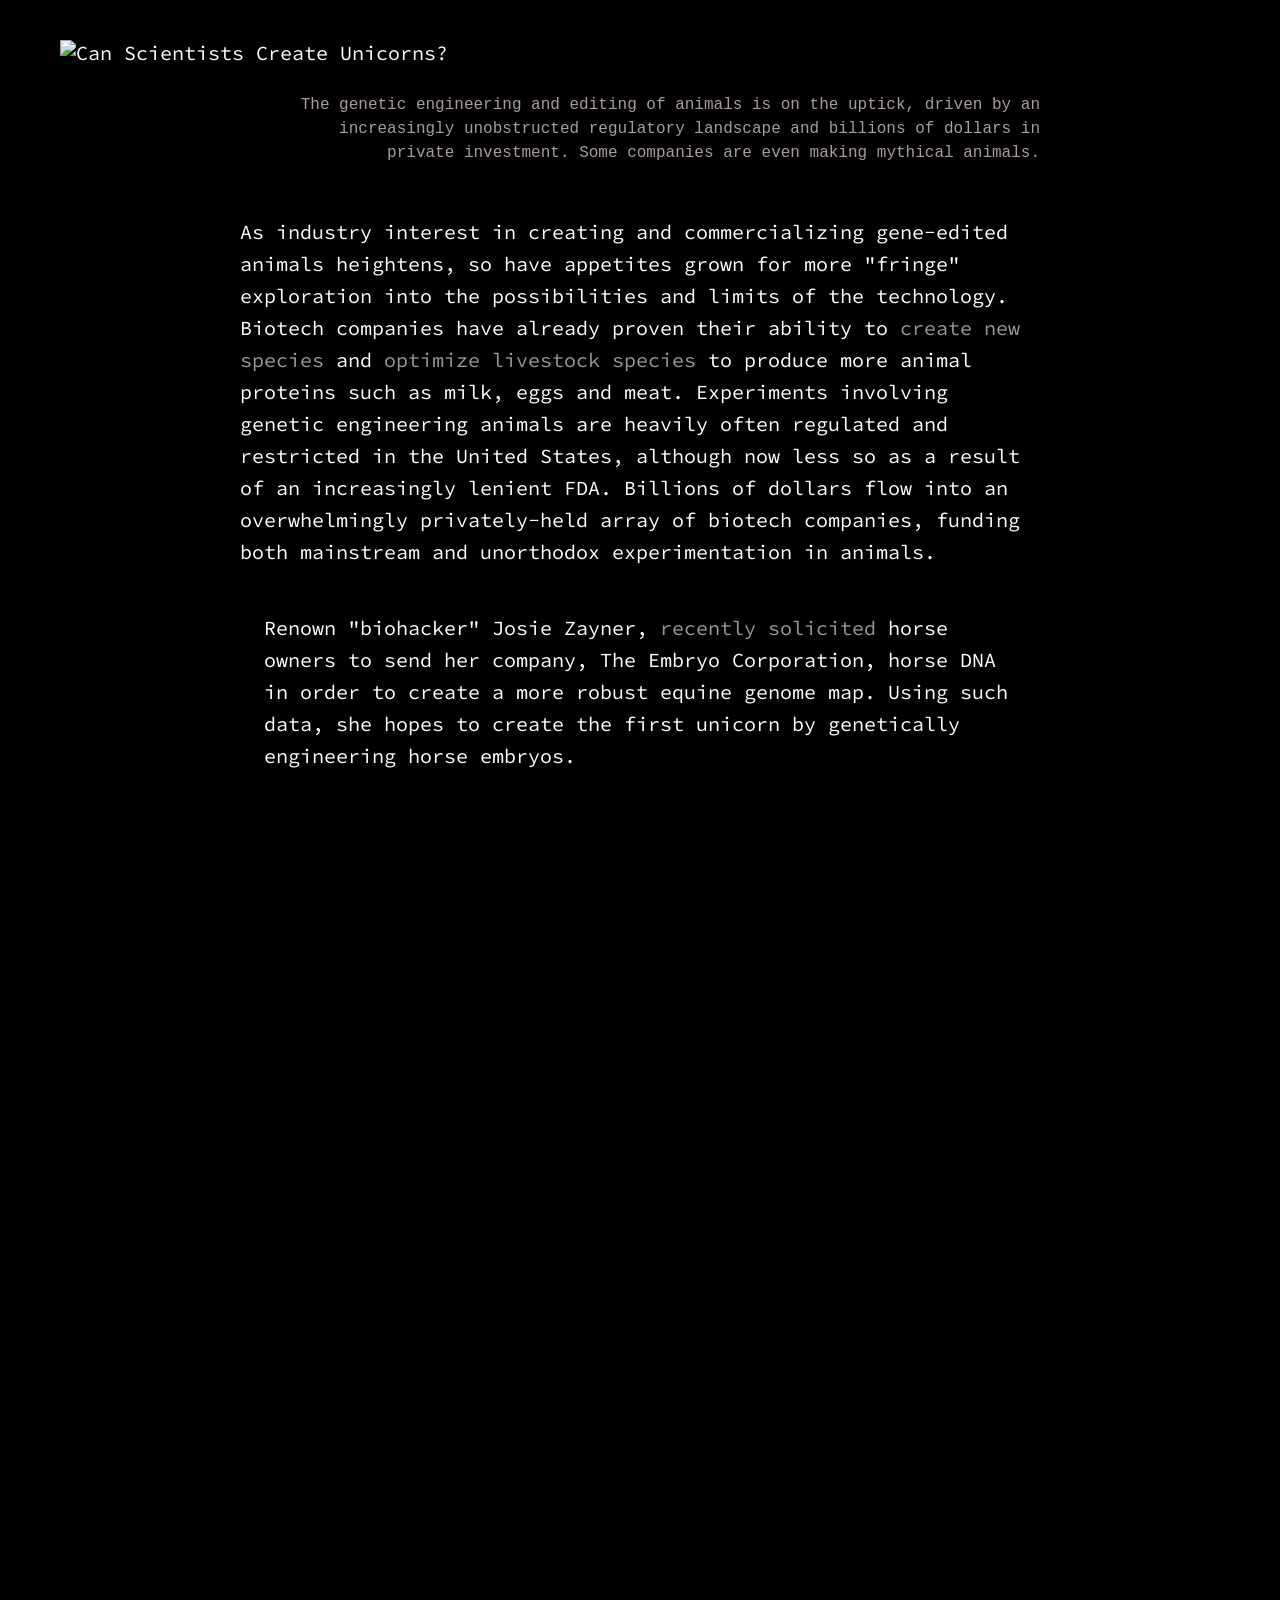
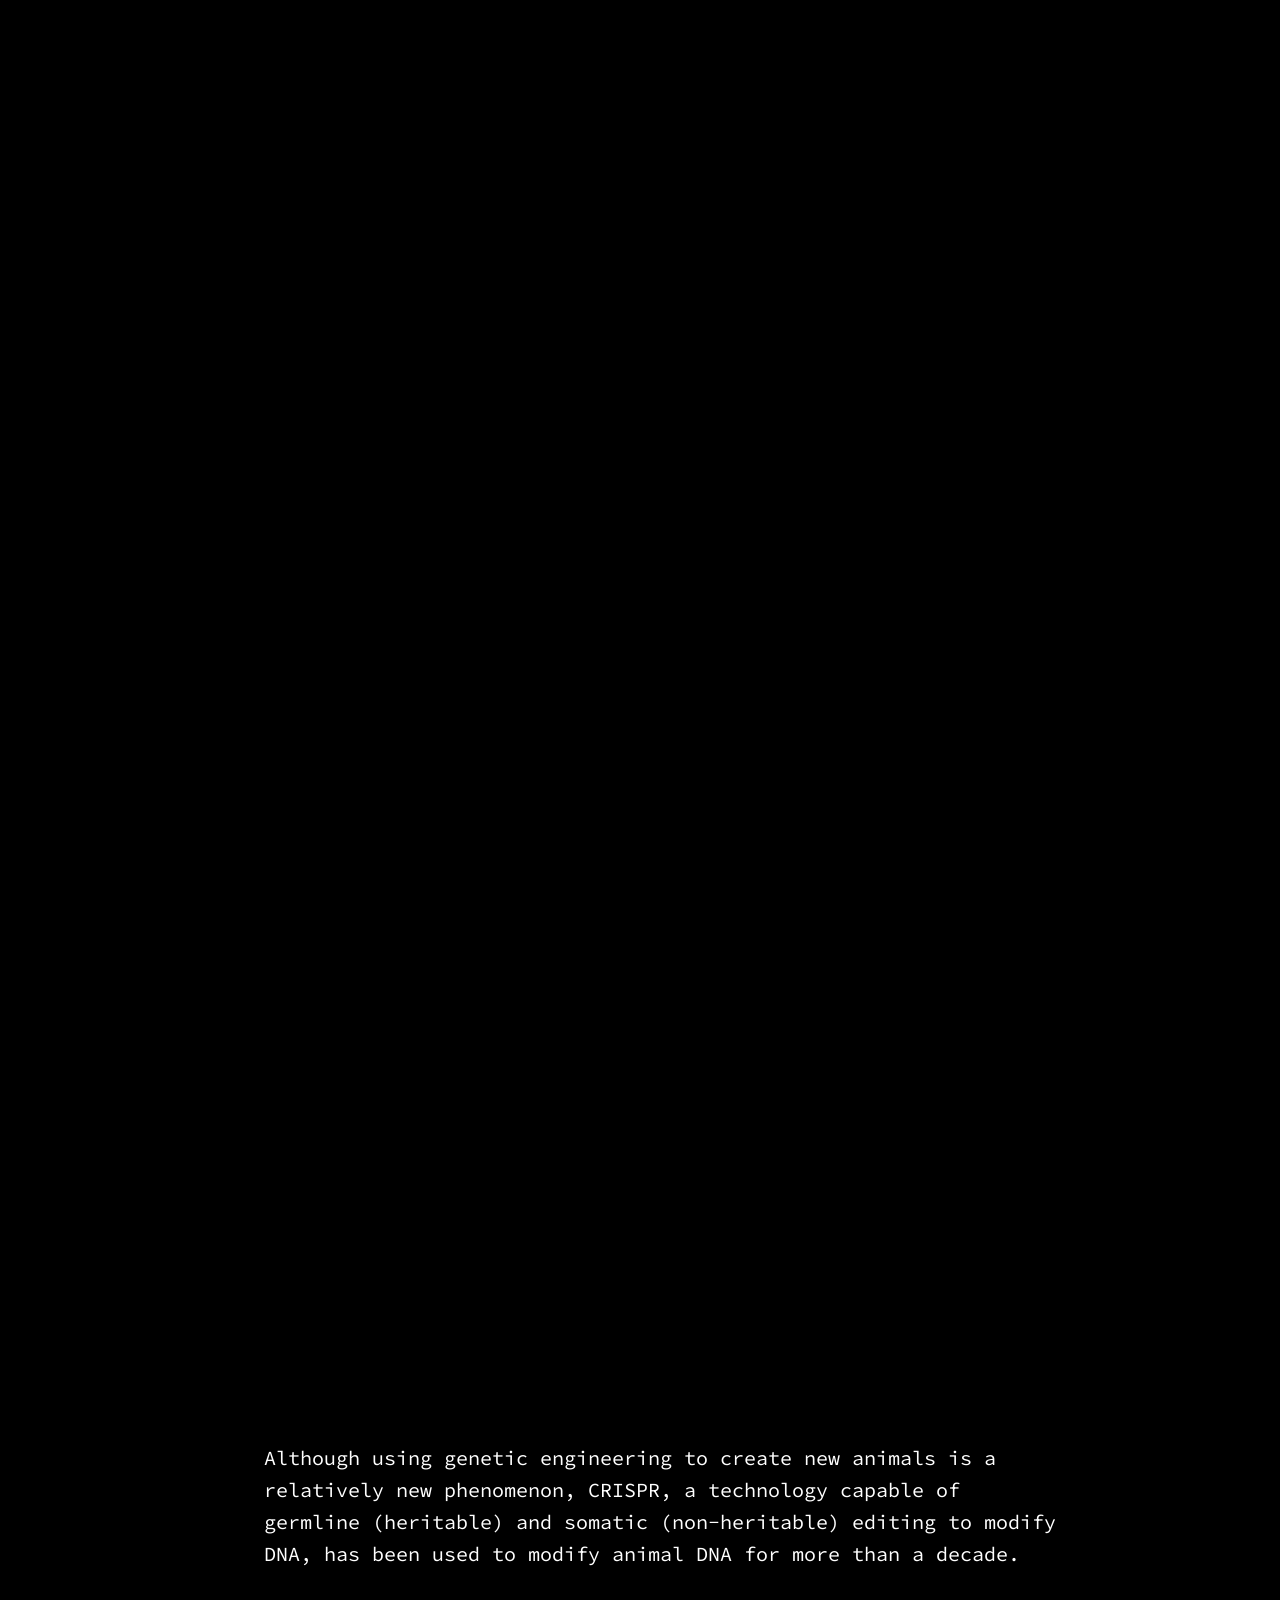
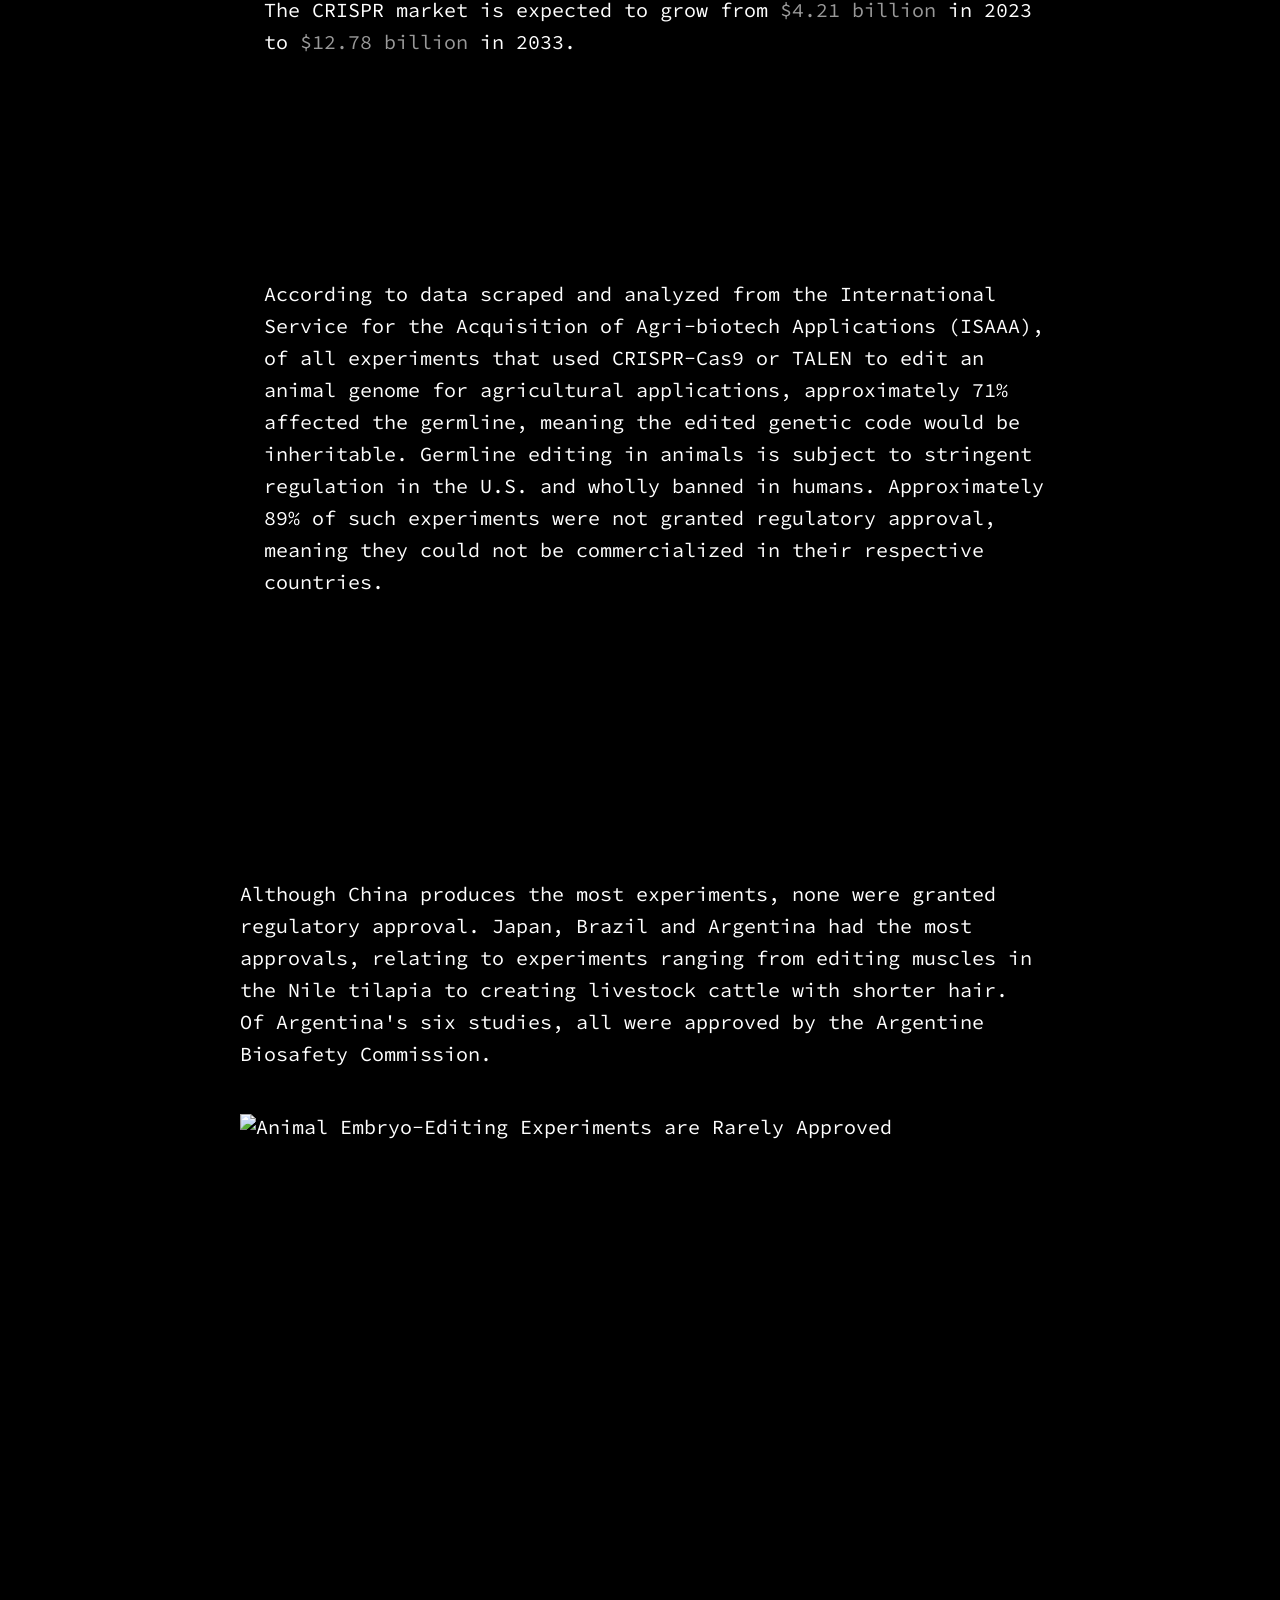
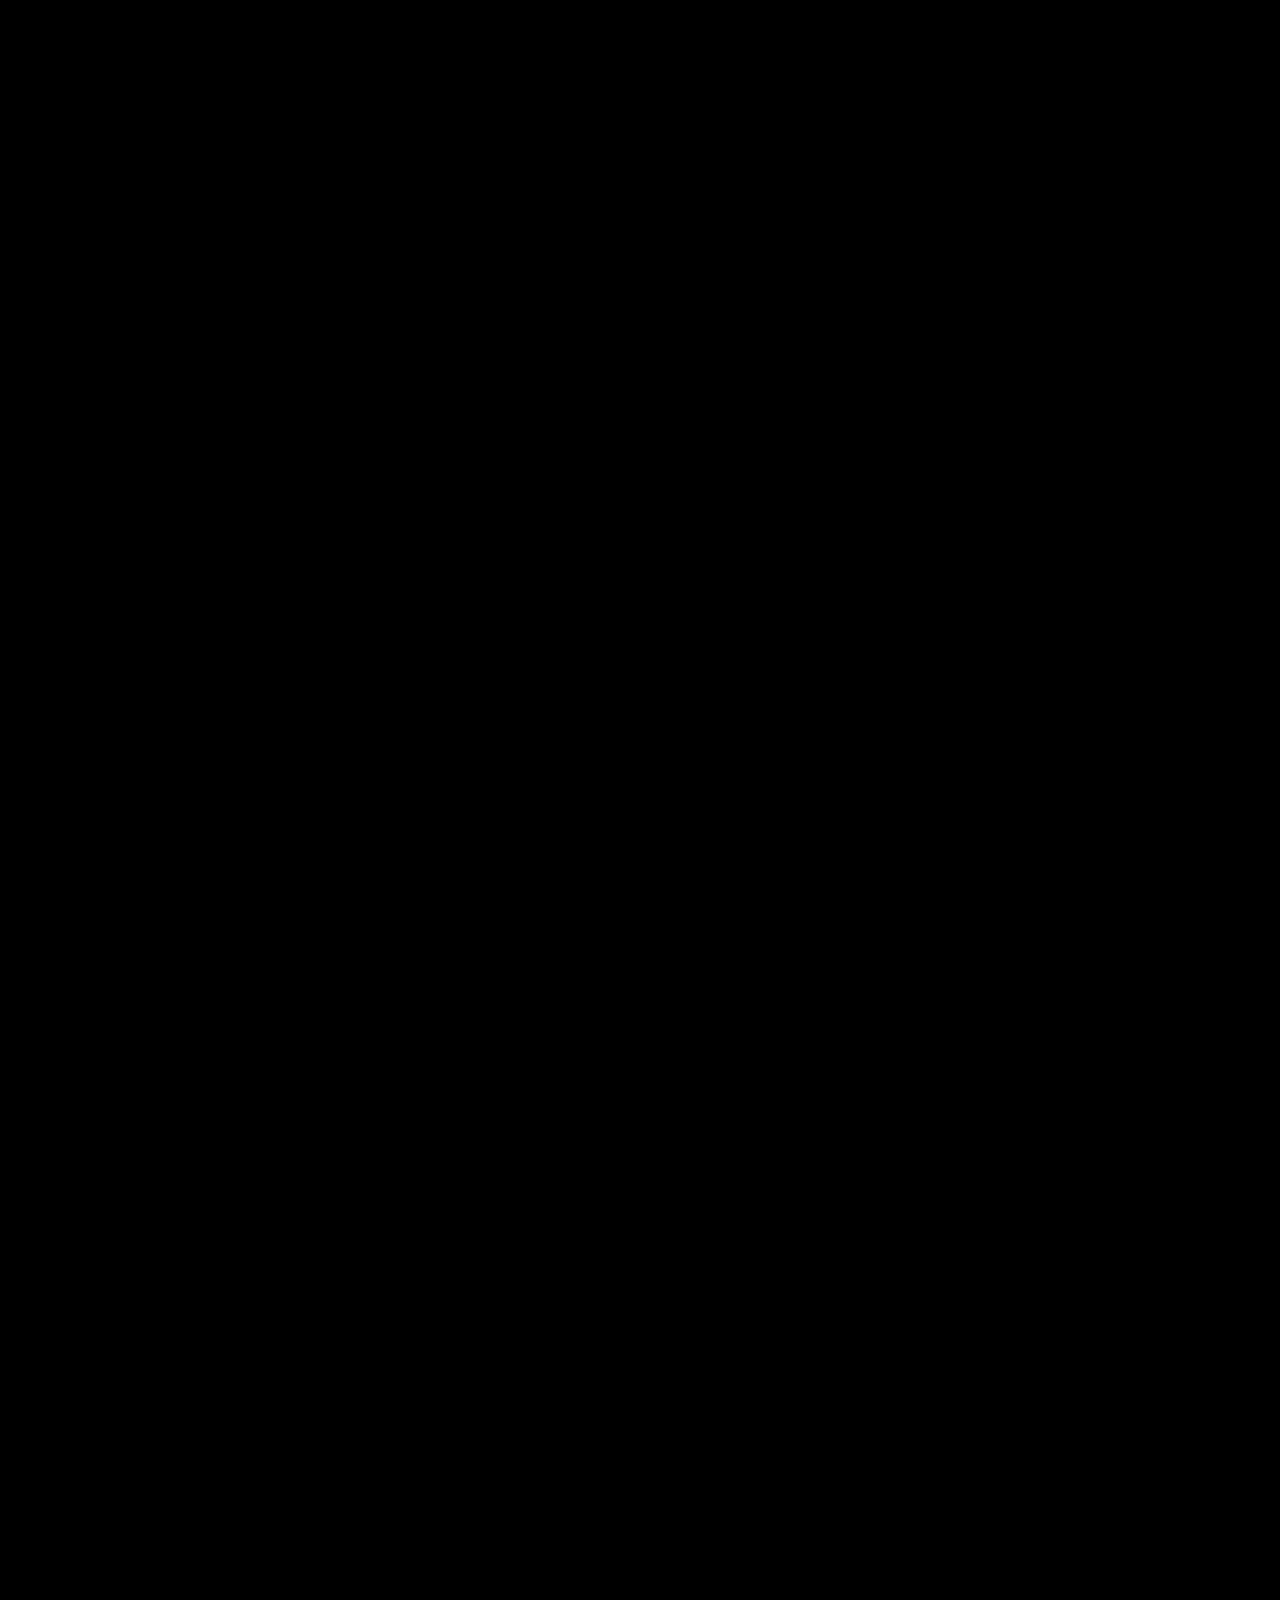
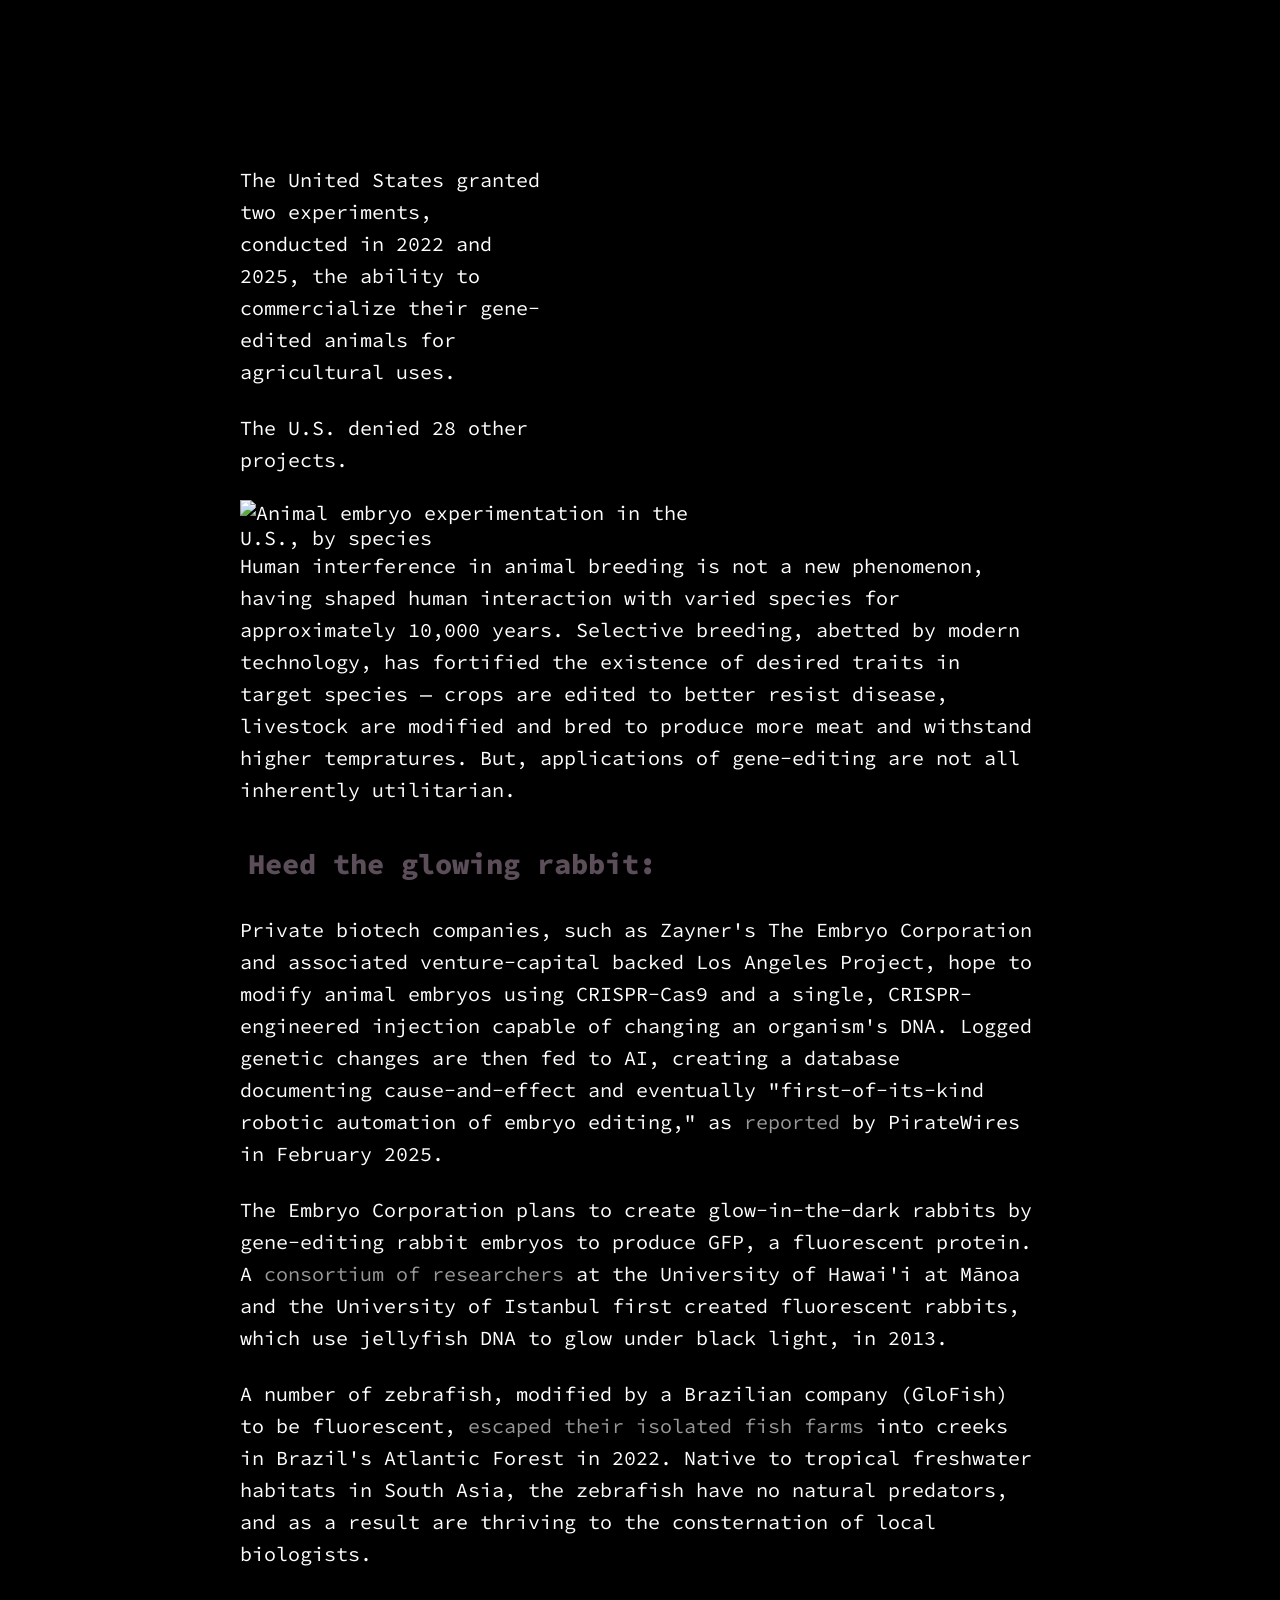
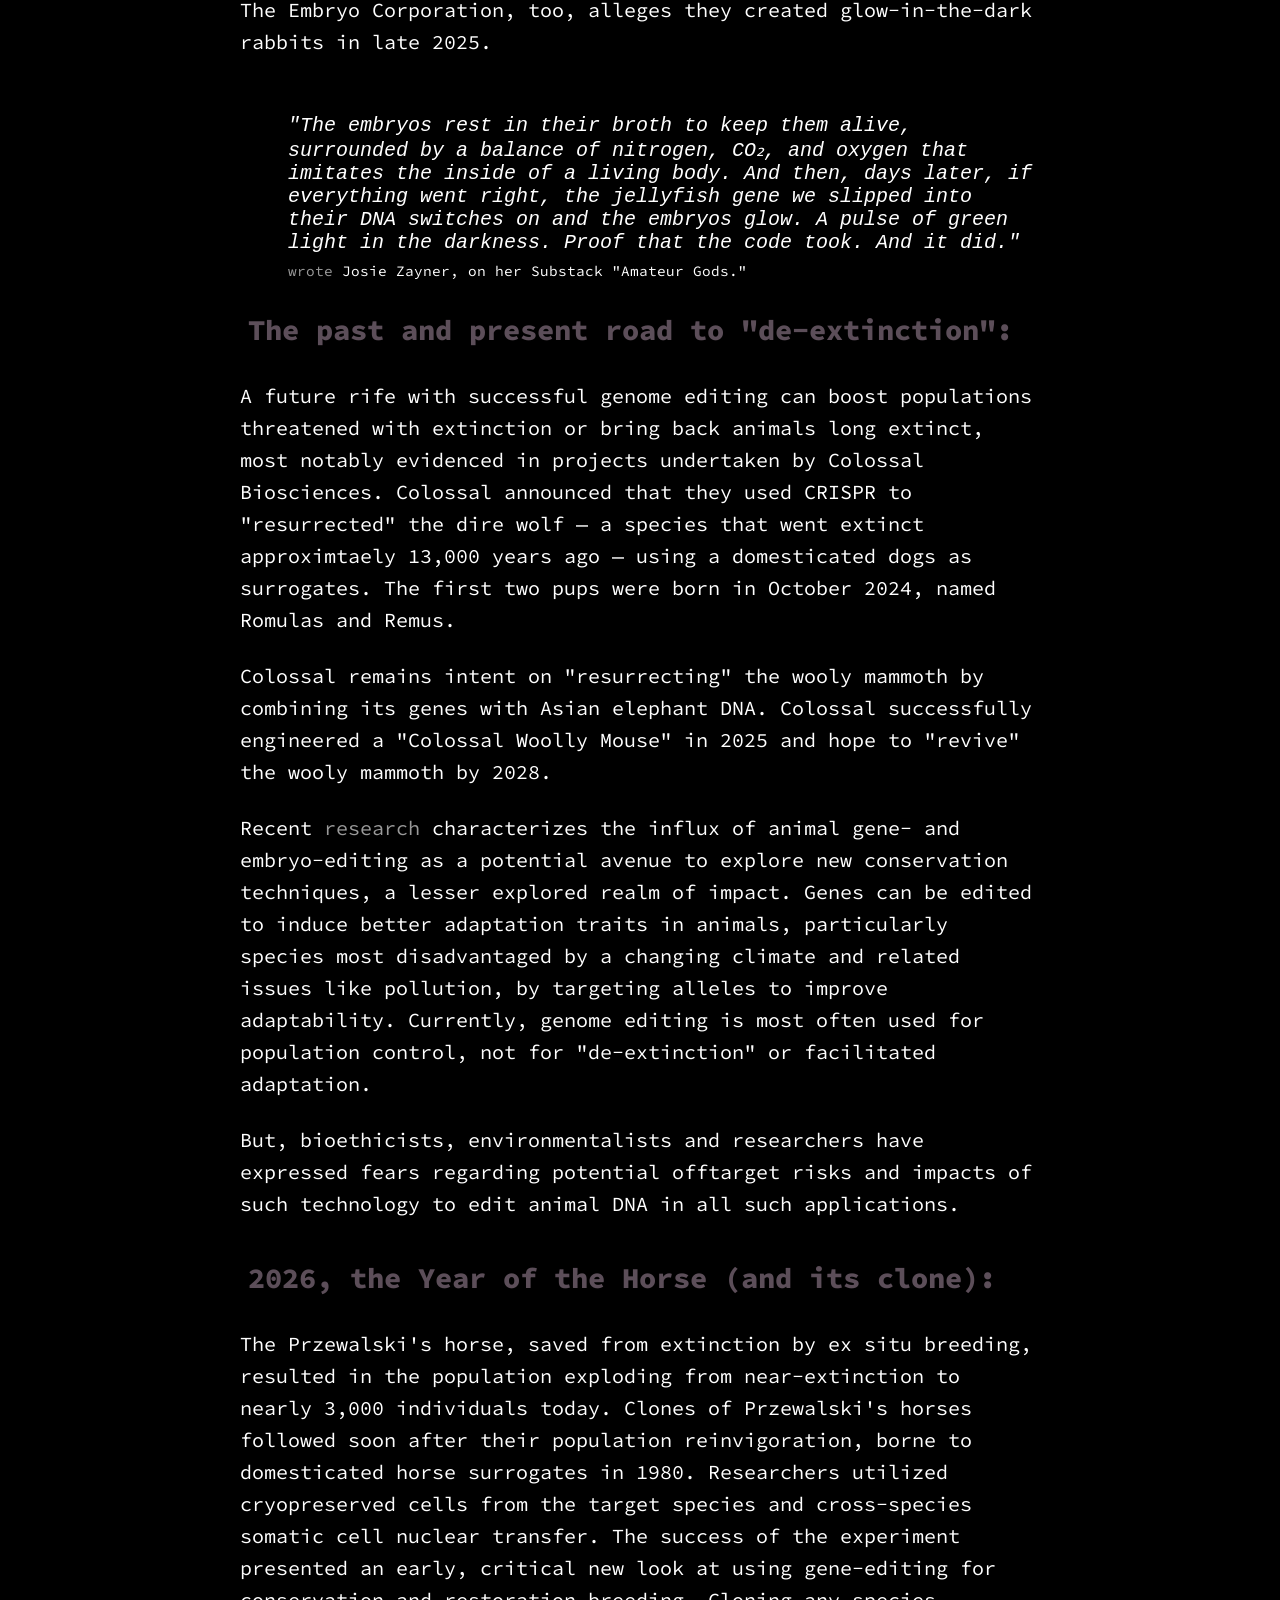
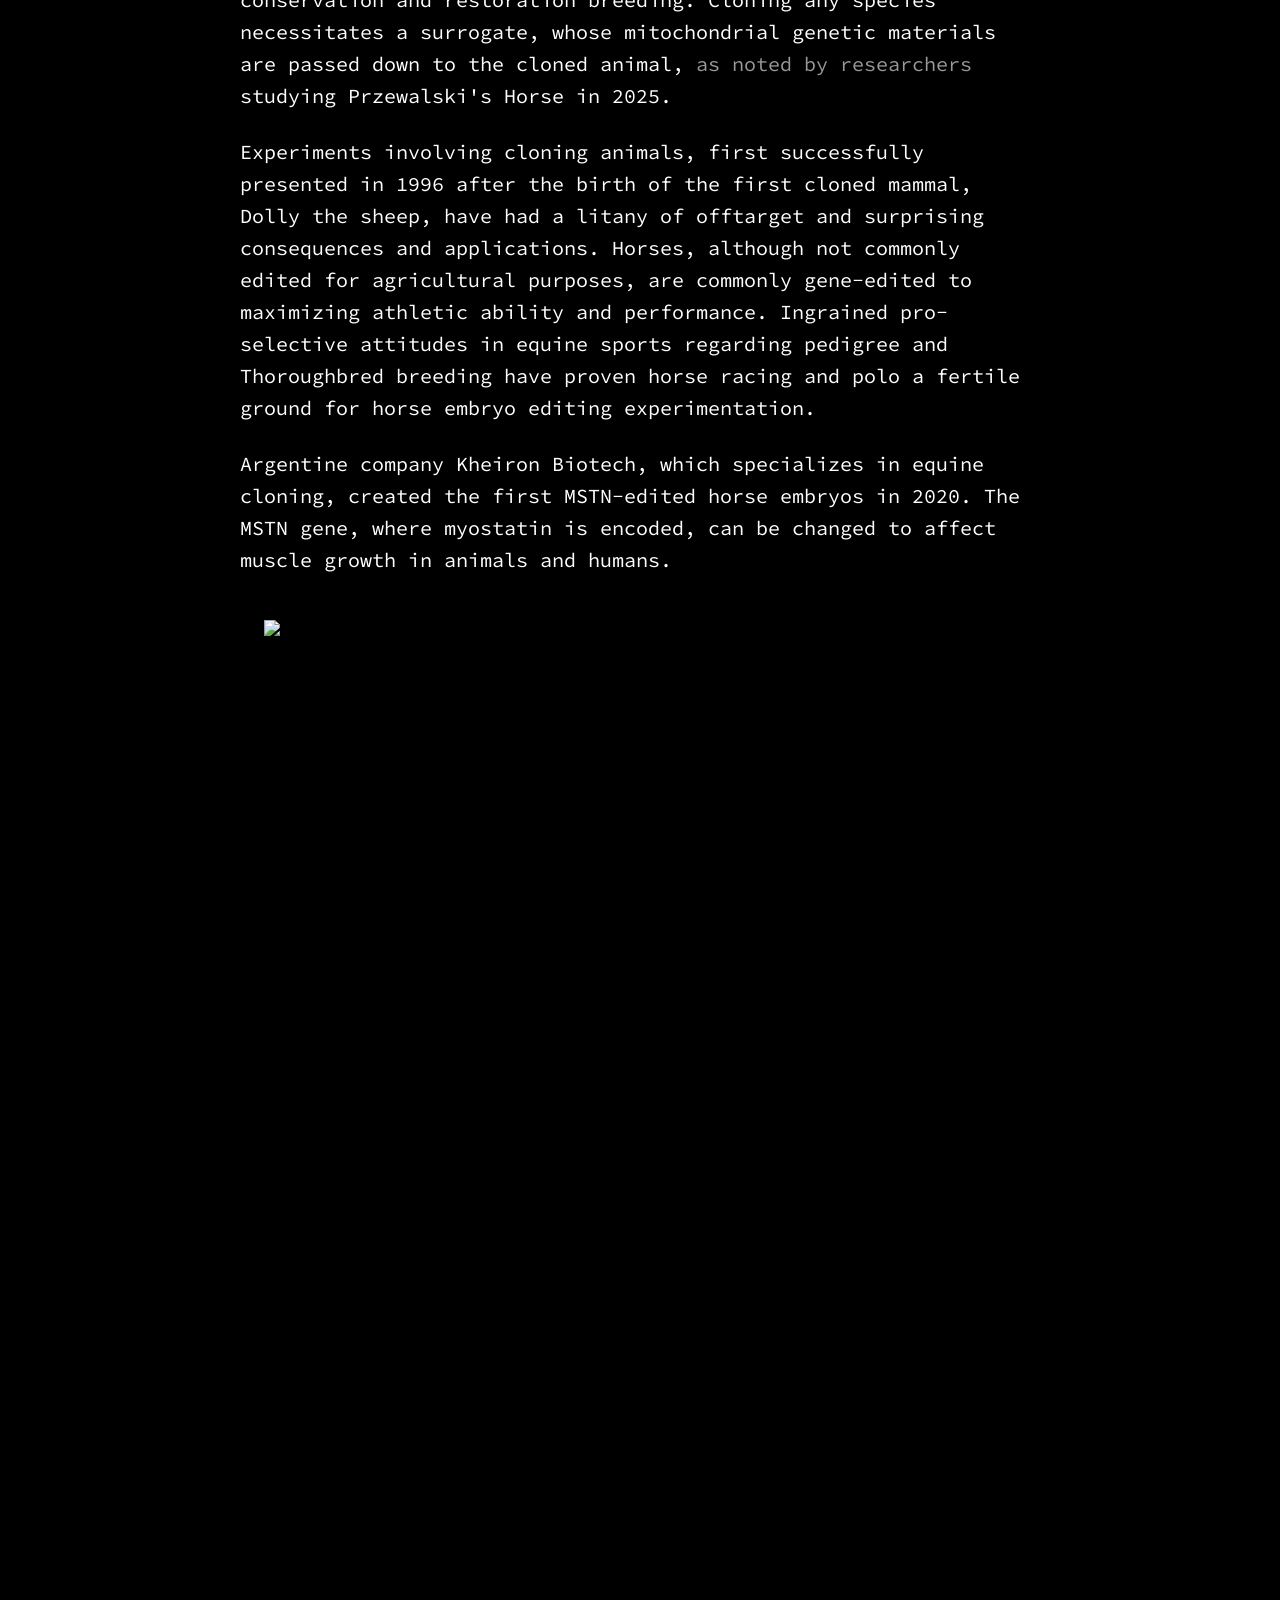
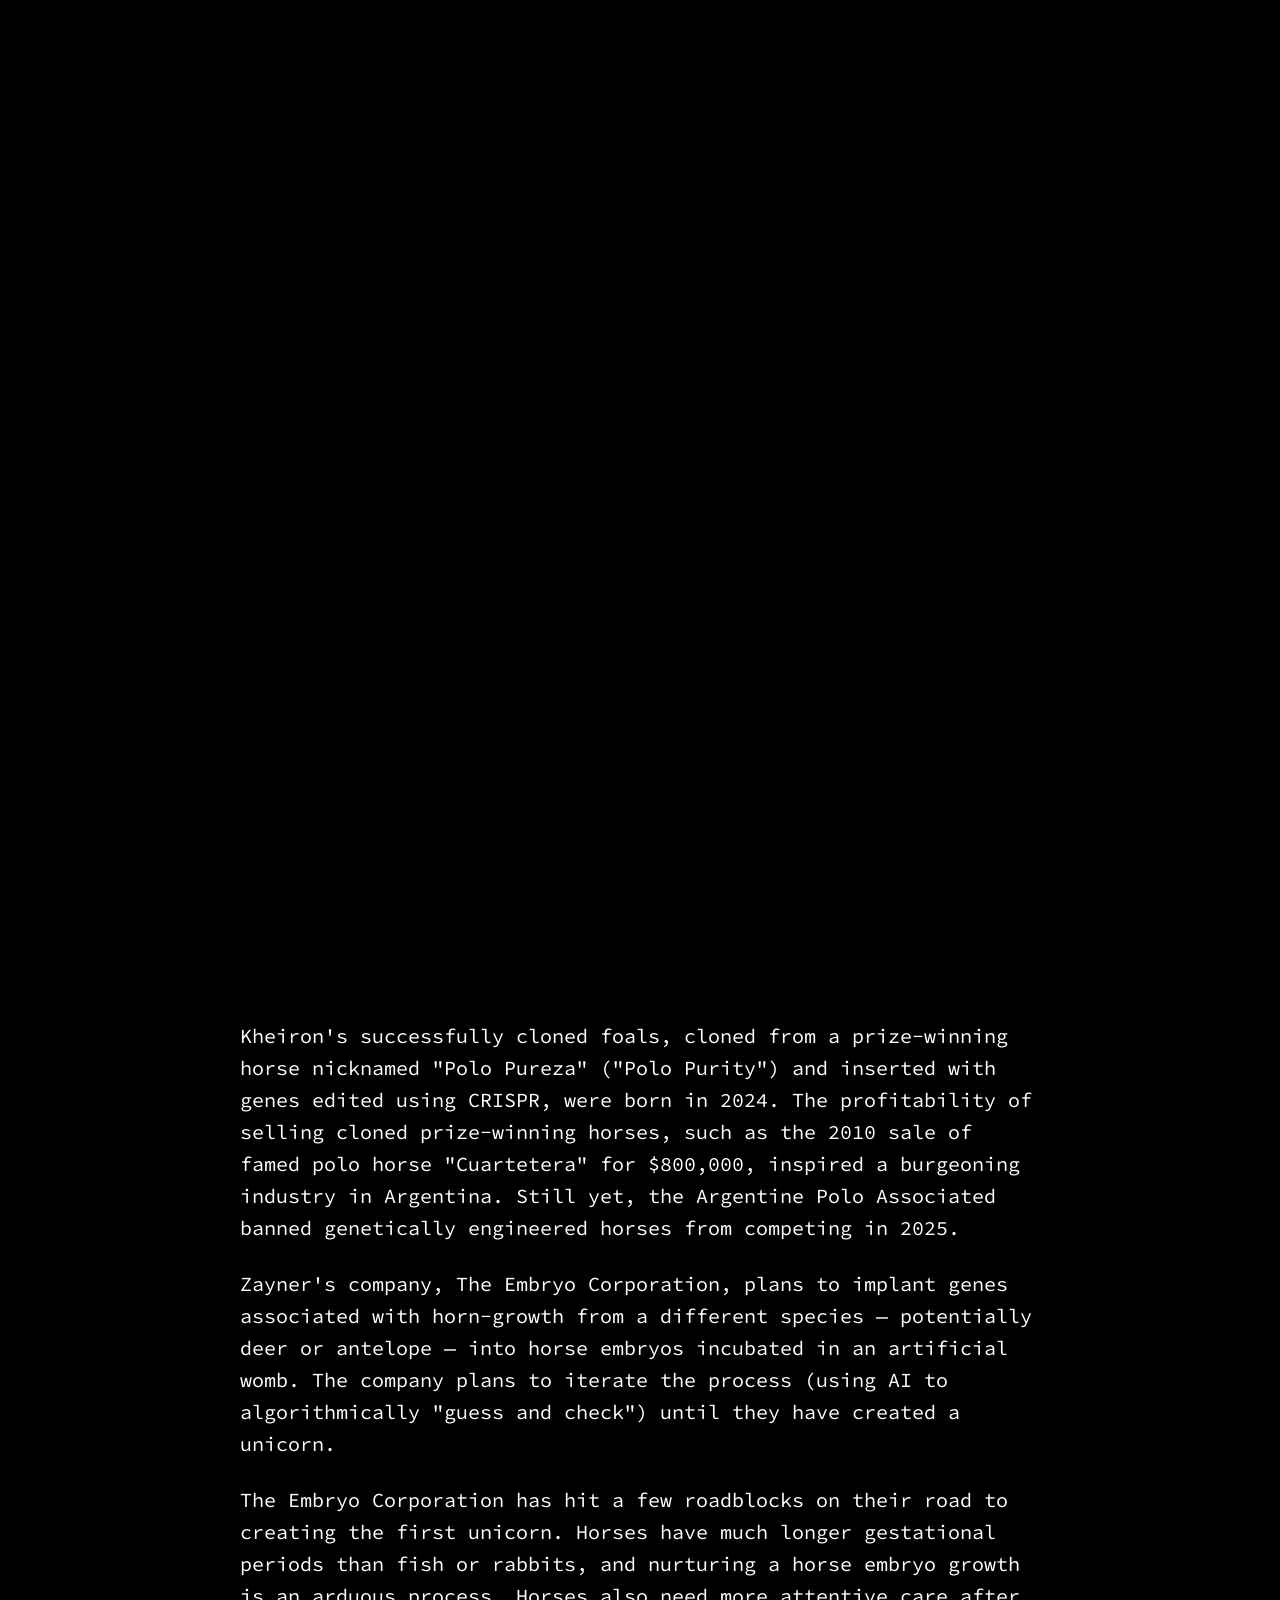
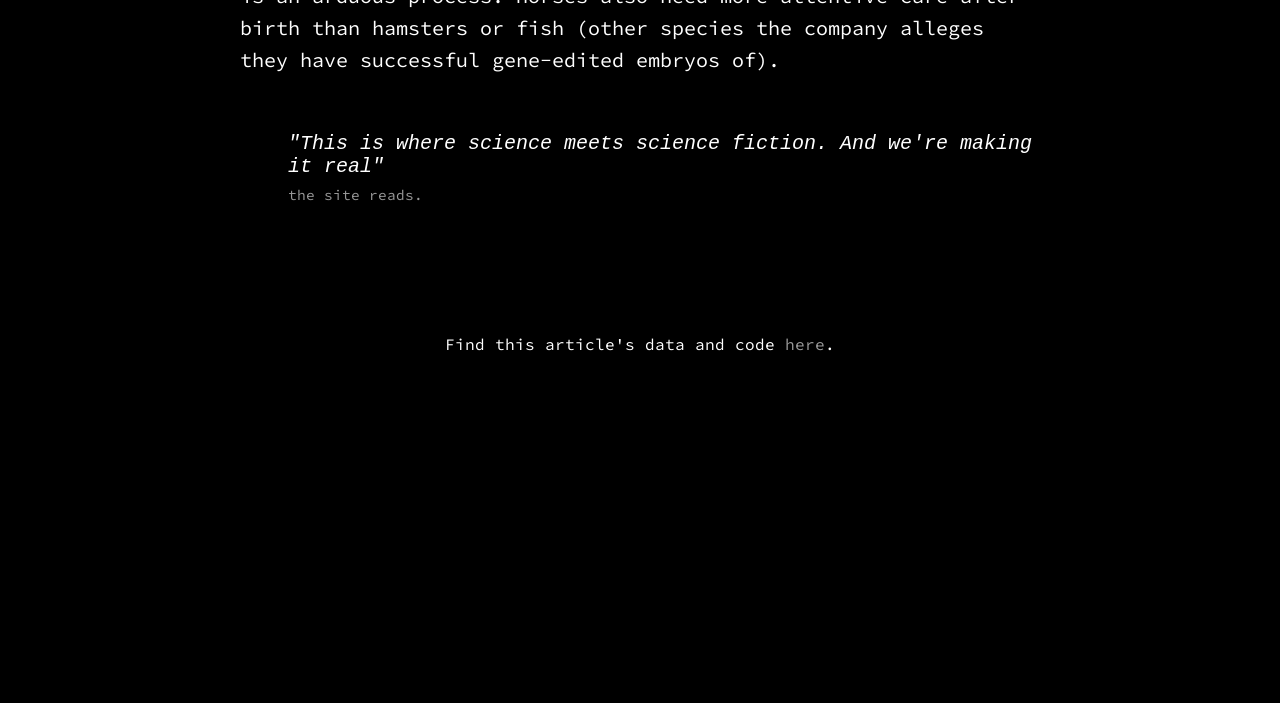
==== commit 1f197b89: "Update index.html" ====
--- a/index.html
+++ b/index.html
@@ -40,7 +40,9 @@
             text-align: center;
             font-size: 0.8em;
             margin-top: 4em;
-            padding: 4em 0;
+            padding: 4em 0 20em;
+            position: relative;
+            overflow: hidden;
         }
 
         figure {
@@ -273,6 +275,7 @@
     </div>
 
     <div class="footer">
+        <img src="unicorn_draw.png" alt="" style="position:absolute; right:3em; bottom:7em; width:250px; height:auto; transform:scaleX(-1); pointer-events:none;">
         <div class="content">
             <p>Find this article's data and code <a href="https://github.com/natalierjonas/animal_embryo_editing/tree/main">here</a>.</p>
         </div>
--- a/scrolly-styles.css
+++ b/scrolly-styles.css
@@ -0,0 +1,159 @@
+.steps-container {
+    position: relative;
+    z-index: 10;
+    max-width: 900px;
+    margin: 0 auto;
+    padding-bottom: 4em;
+}
+
+.step {
+    width: 100%;
+    margin: 0 auto 20vh auto;
+    padding: 1.25rem 1.5rem;
+    background: rgba(0,0,0,0.6);
+    color: white;
+    border-radius: 4px;
+}
+
+.step p {
+    text-align: left;
+}
+
+.step p:last-child {
+    padding: 0;
+}
+
+/* Fish video scrolly */
+.fish-scrolly {
+    position: relative;
+    margin: 1.2em 0;
+}
+
+.fish-visual {
+    position: sticky;
+    top: 0;
+    height: 100vh;
+    overflow: hidden;
+    z-index: 0;
+}
+
+.fish-visual video {
+    width: 100%;
+    height: 100%;
+    object-fit: cover;
+    display: block;
+}
+
+.fish-text {
+    position: relative;
+    z-index: 10;
+    padding: 1.25rem 1.5rem;
+    background: rgba(0, 0, 0, 0.65);
+    border-radius: 4px;
+    line-height: 1.6;
+    margin-top: 40vh;
+}
+
+.fish-scrolly > .fish-text:last-child {
+    margin-bottom: 20vh;
+}
+
+.fish-text p:last-child,
+.fish-text .quotation:last-child {
+    padding-bottom: 0;
+    margin-bottom: 0;
+}
+
+/* Single-paragraph sticky scrolly */
+.solo-scrolly-step {
+    position: relative;
+    height: 200vh;
+    margin-bottom: 20vh;
+}
+
+.solo-scrolly-pin {
+    position: sticky;
+    top: 25vh;
+    padding: 1.25rem 1.5rem;
+    background: rgba(0, 0, 0, 0.6);
+    border-radius: 4px;
+    line-height: 1.6;
+}
+
+.solo-scrolly-pin p:last-child {
+    padding-bottom: 0;
+}
+
+/* Crossfade scrolly sections */
+.crossfade-step {
+    position: relative;
+    height: 250vh;
+    margin-bottom: 20vh;
+}
+
+.crossfade-pin {
+    position: sticky;
+    top: 25vh;
+    display: grid;
+}
+
+.crossfade-slide {
+    grid-area: 1 / 1;
+    opacity: 0;
+    padding: 1.25rem 1.5rem;
+    background: rgba(0,0,0,0.6);
+    color: white;
+    border-radius: 4px;
+    line-height: 1.6;
+}
+
+.crossfade-slide p:last-child {
+    padding-bottom: 0;
+}
+
+/* graph1 sticky stage */
+.graphic-stage {
+    position: relative;
+    min-height: 120vh;
+}
+
+.graphic-sticky {
+    position: sticky;
+    top: 10vh;
+}
+
+/* graph3/graph4 crossfade */
+.graphic-pin {
+    position: sticky;
+    top: 10vh;
+    height: 80vh;
+}
+
+.graphic-pin img {
+    position: absolute;
+    top: 0;
+    left: 0;
+    width: 100%;
+    opacity: 0;
+}
+
+.blank-step {
+    height: 80vh;
+}
+
+#step-graph {
+    height: 200vh;
+}
+
+/* Unicorn drawing margin decoration */
+.left-margin-image-wrap {
+    position: relative;
+}
+
+.left-margin-image-wrap img {
+    position: absolute;
+    left: -220px;
+    top: -12em;
+    width: 360px;
+    height: auto;
+}
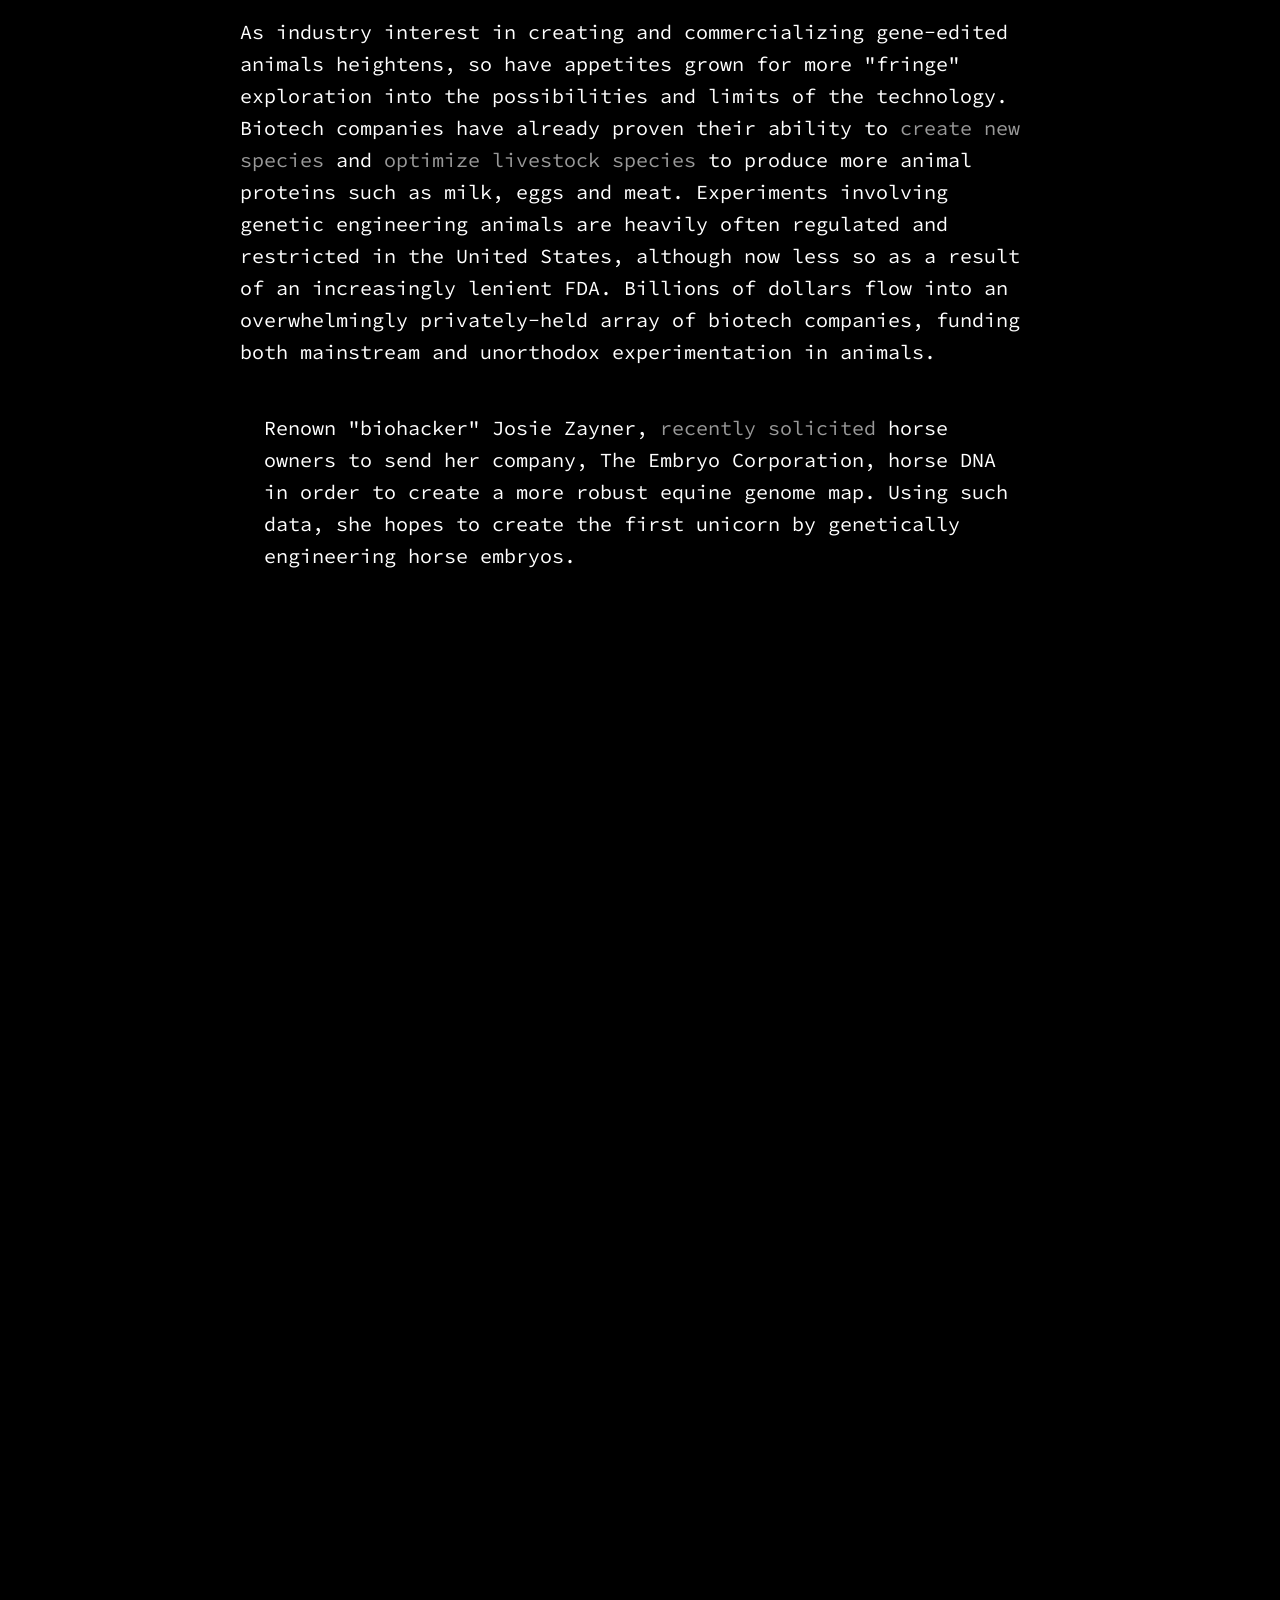
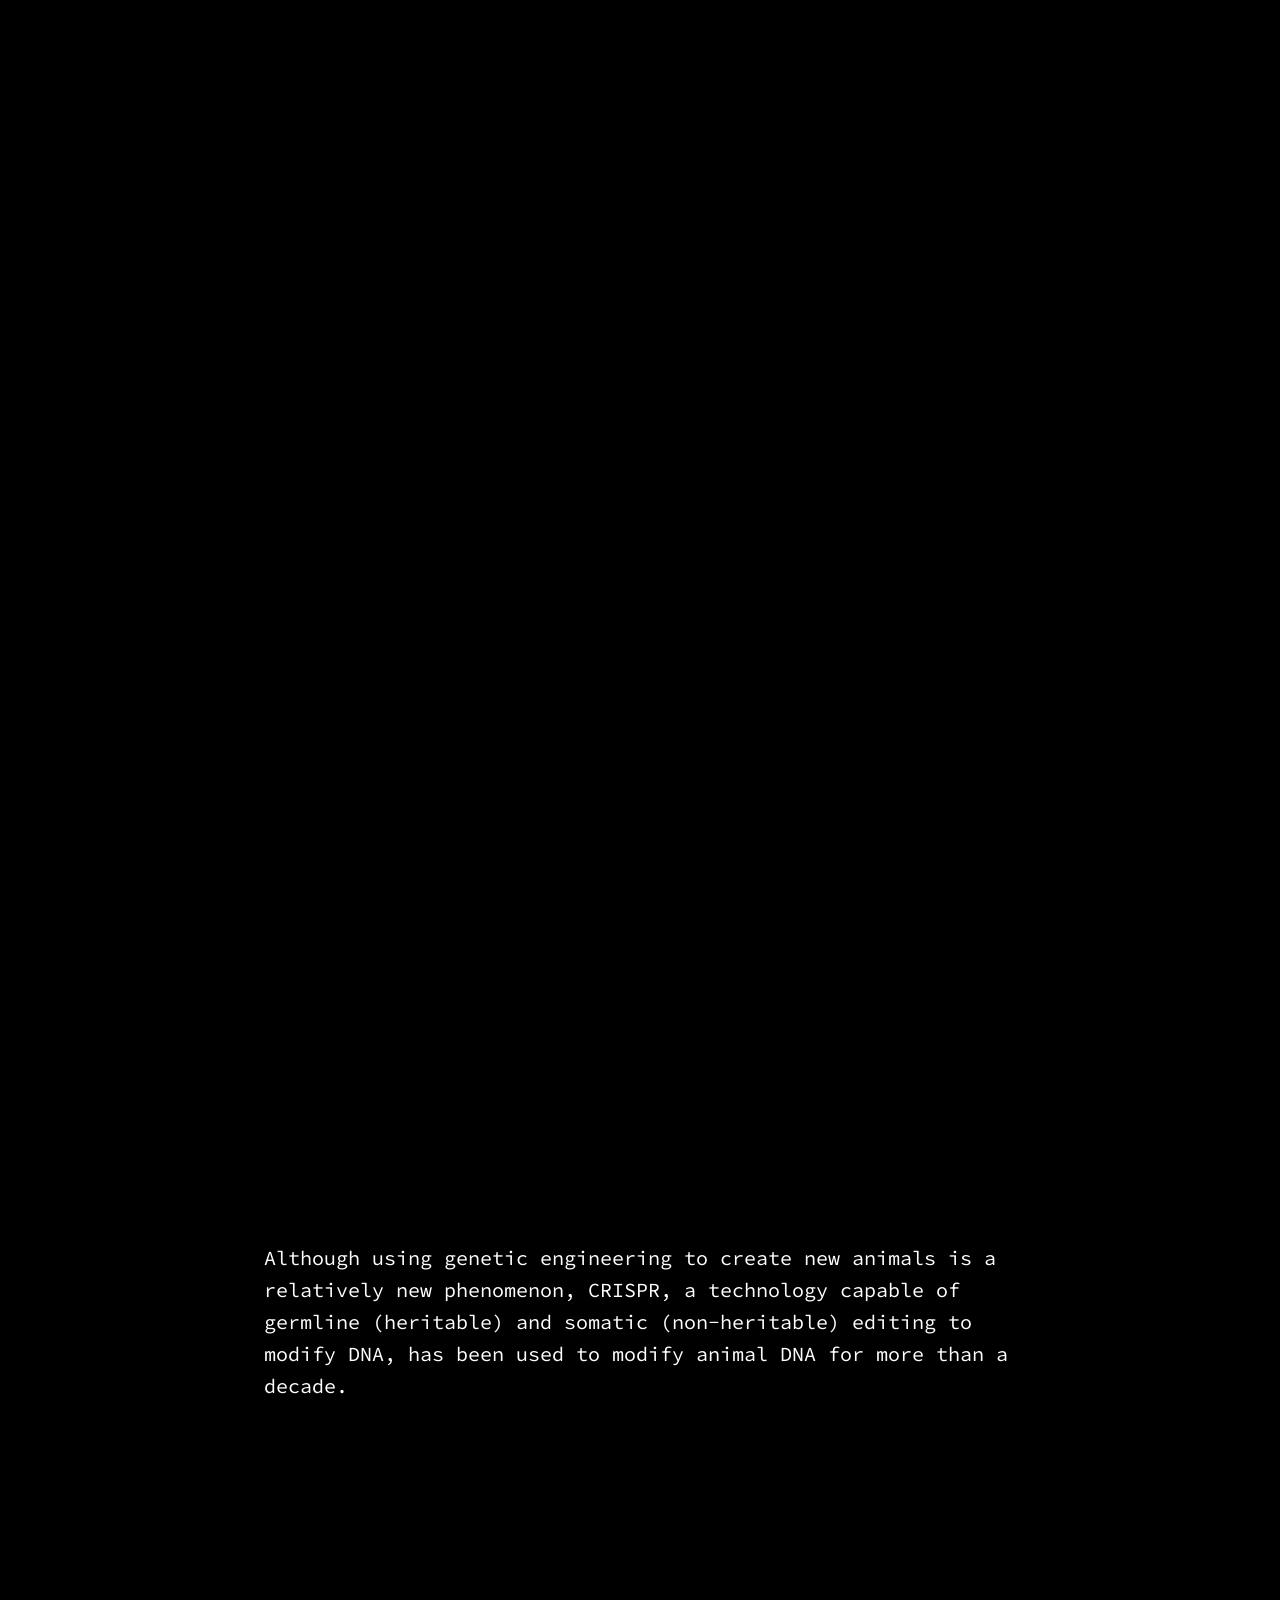
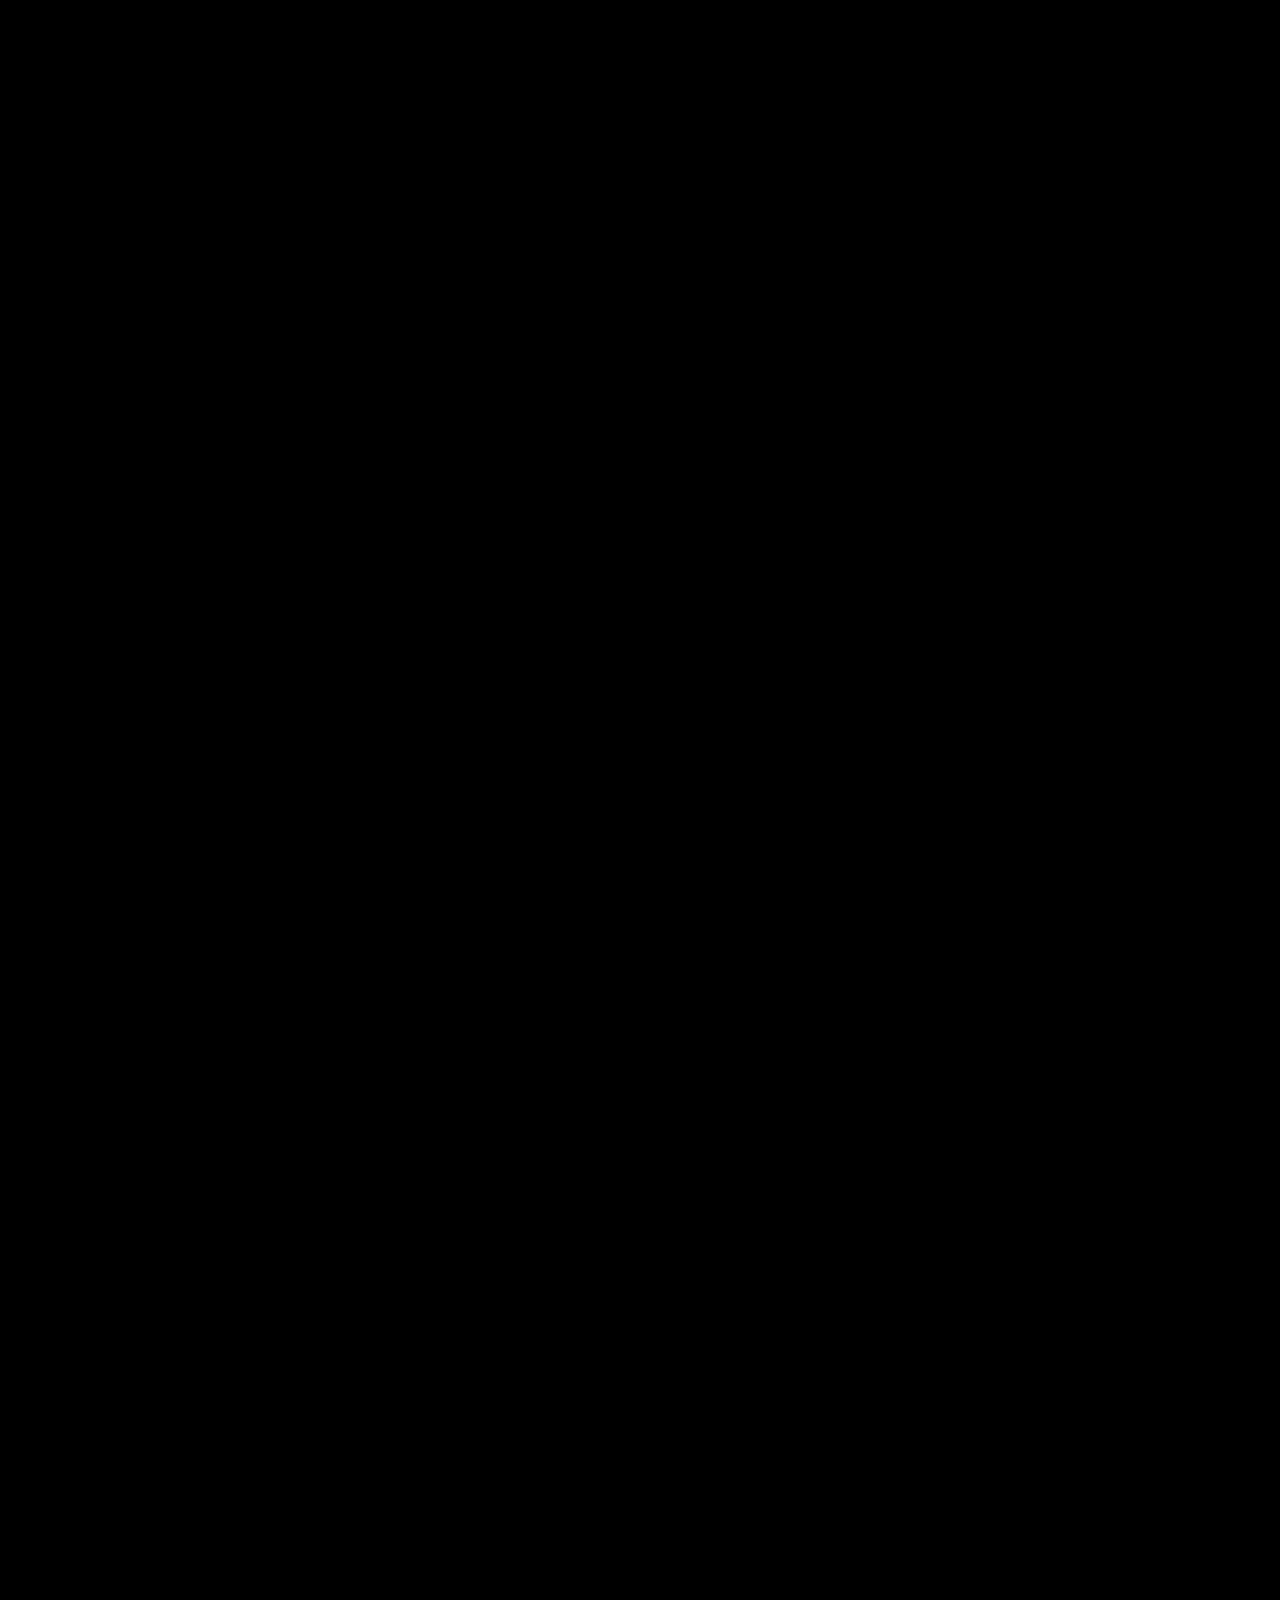
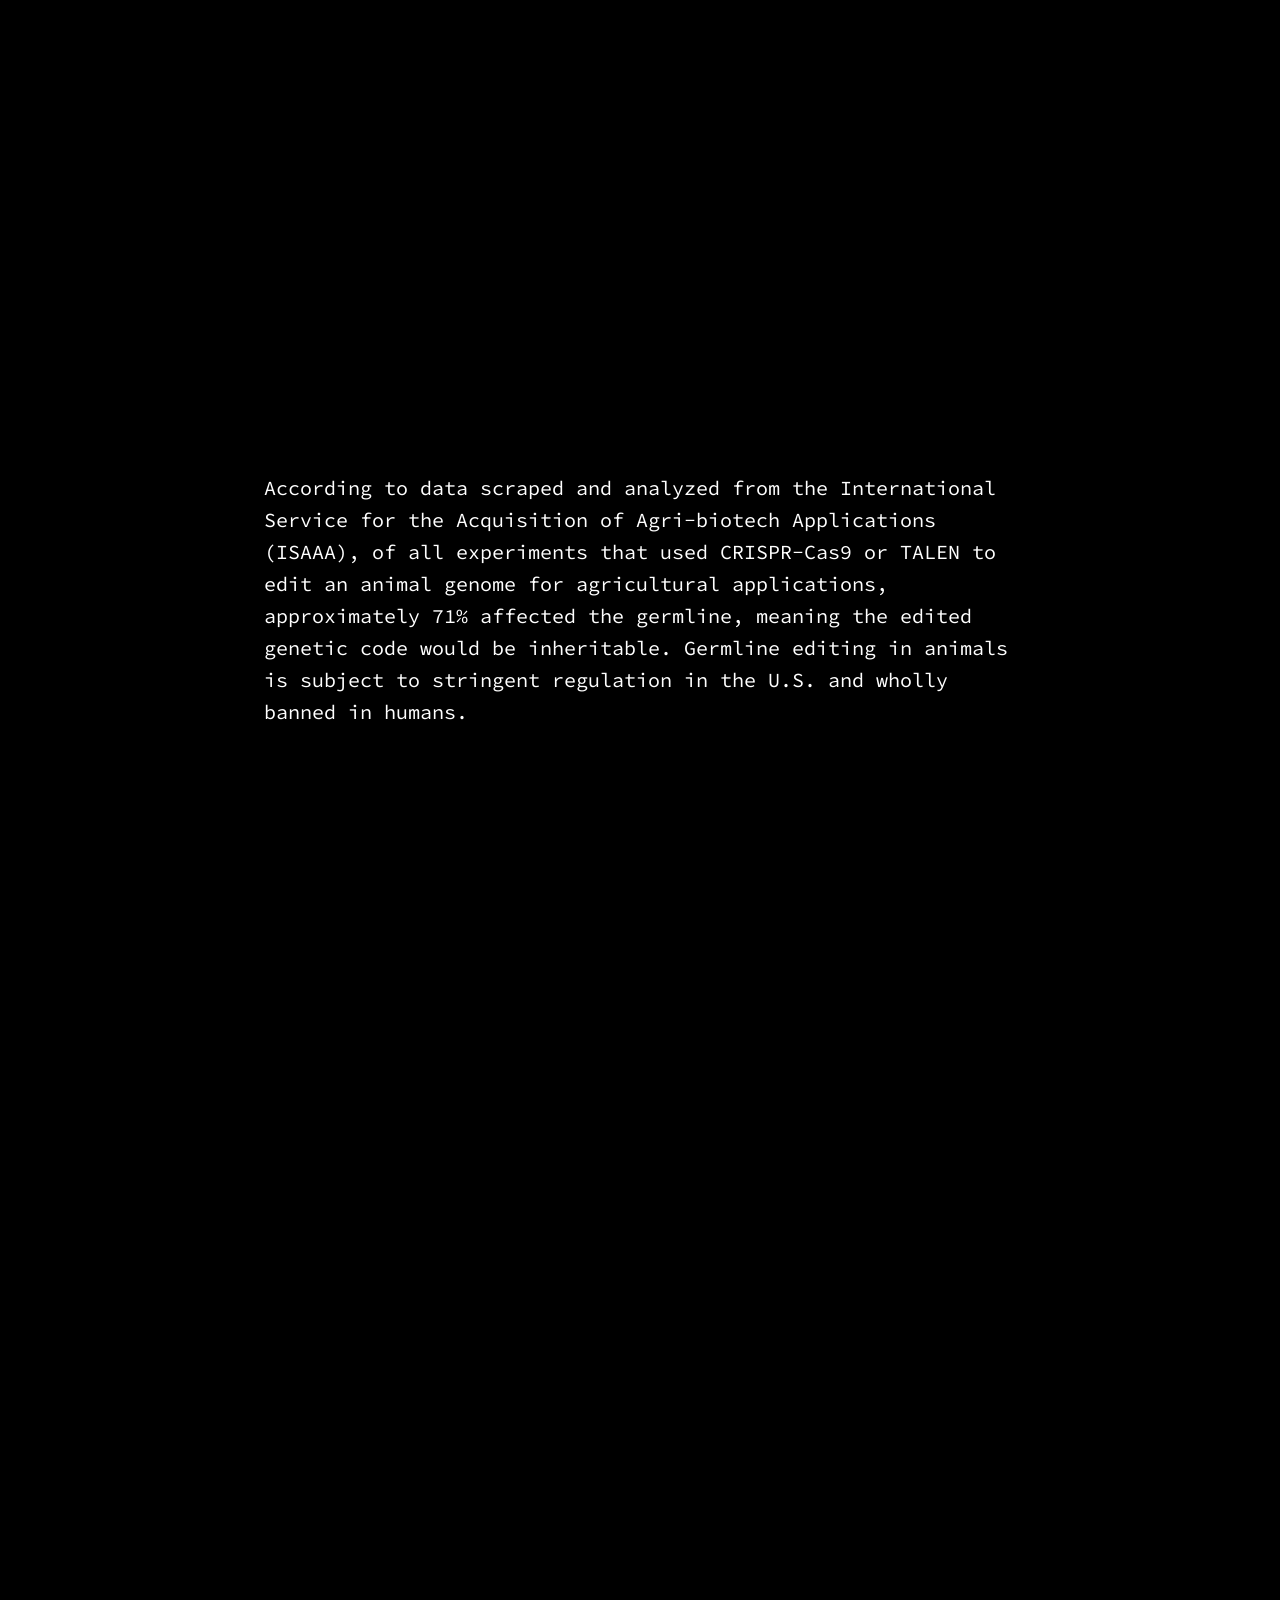
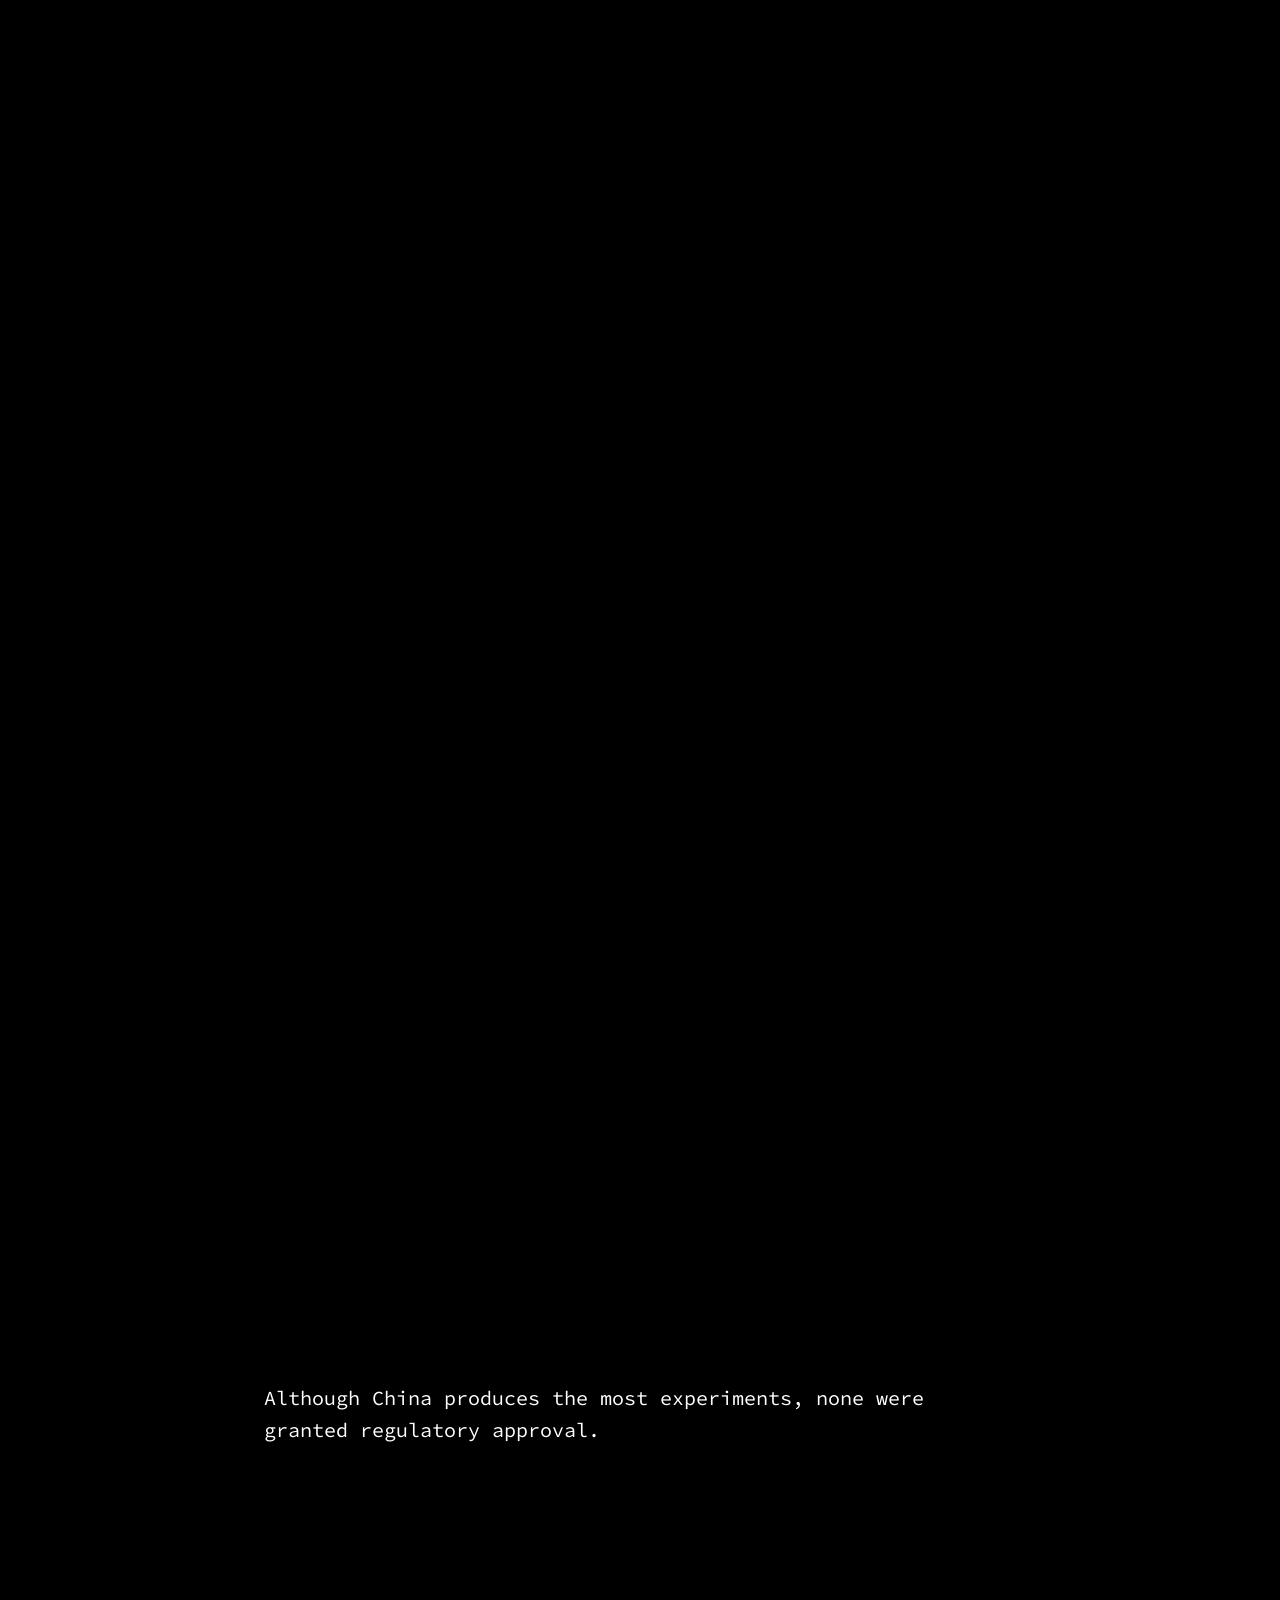
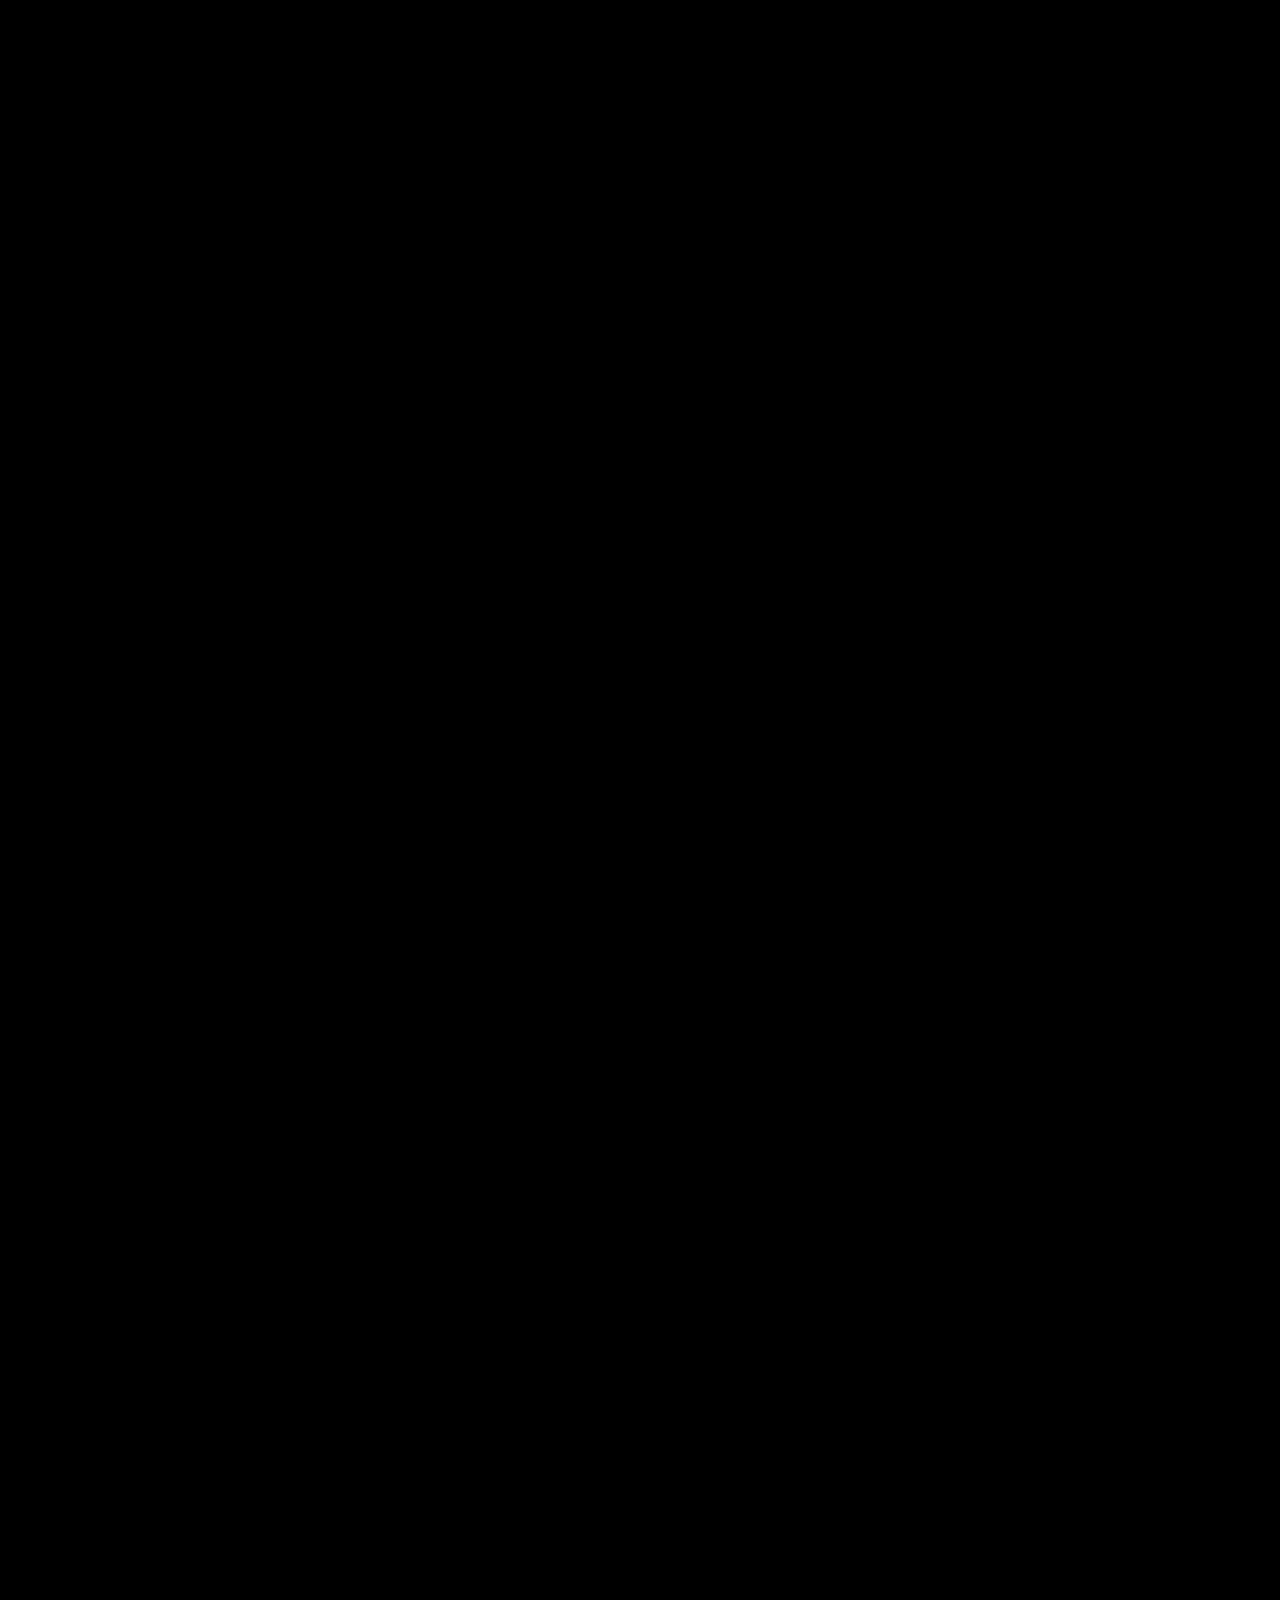
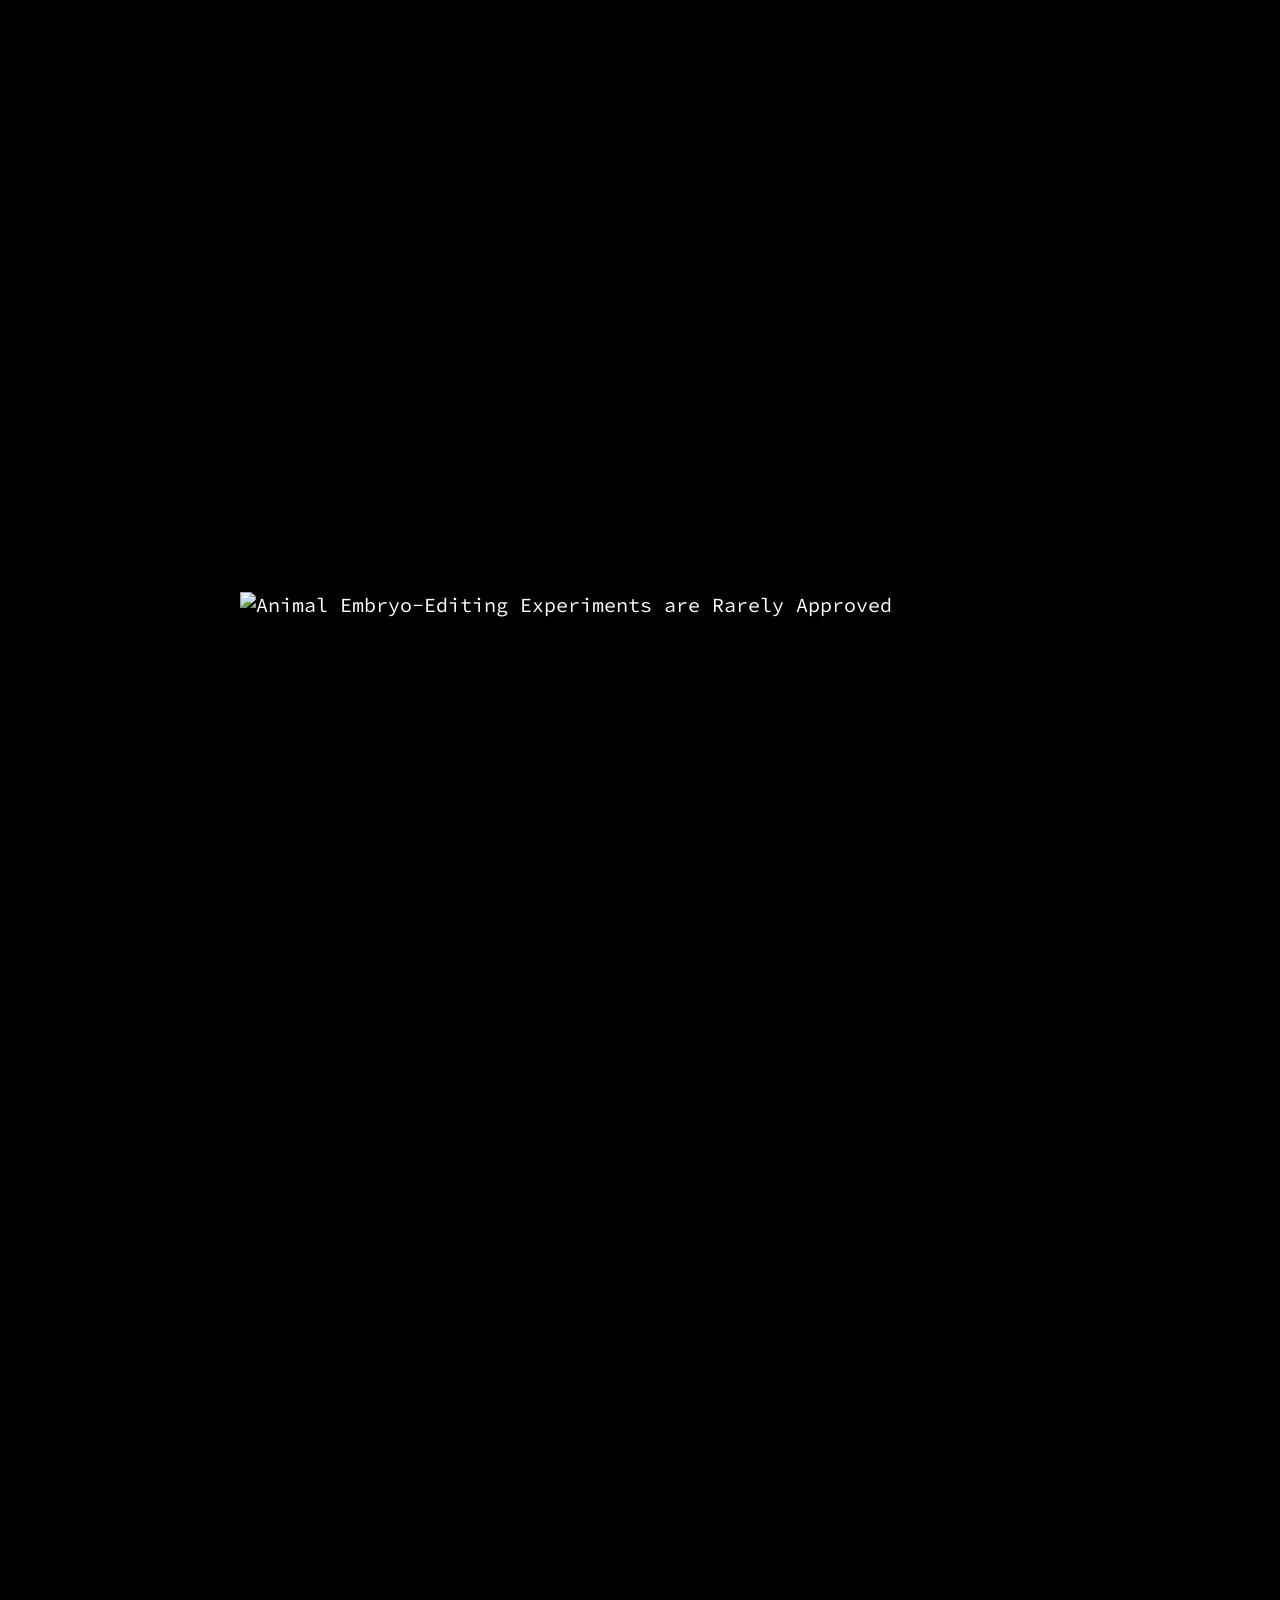
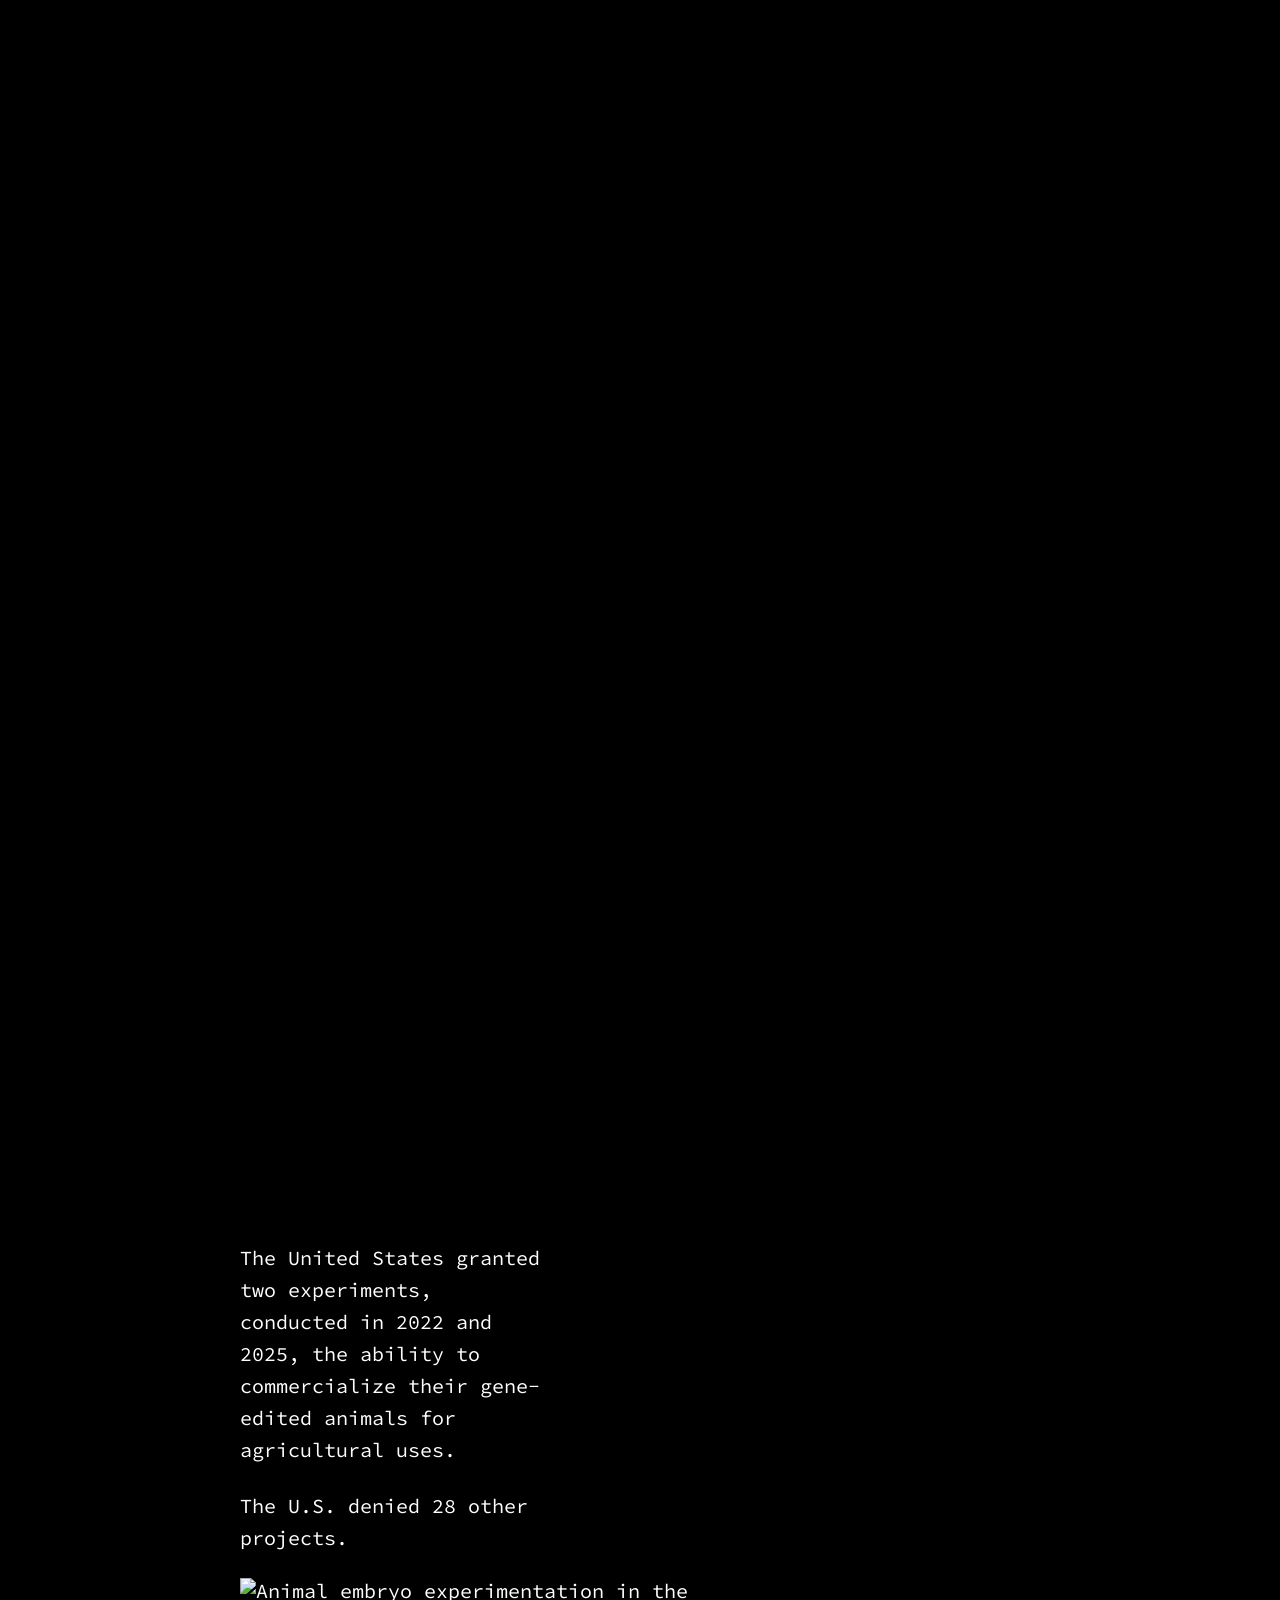
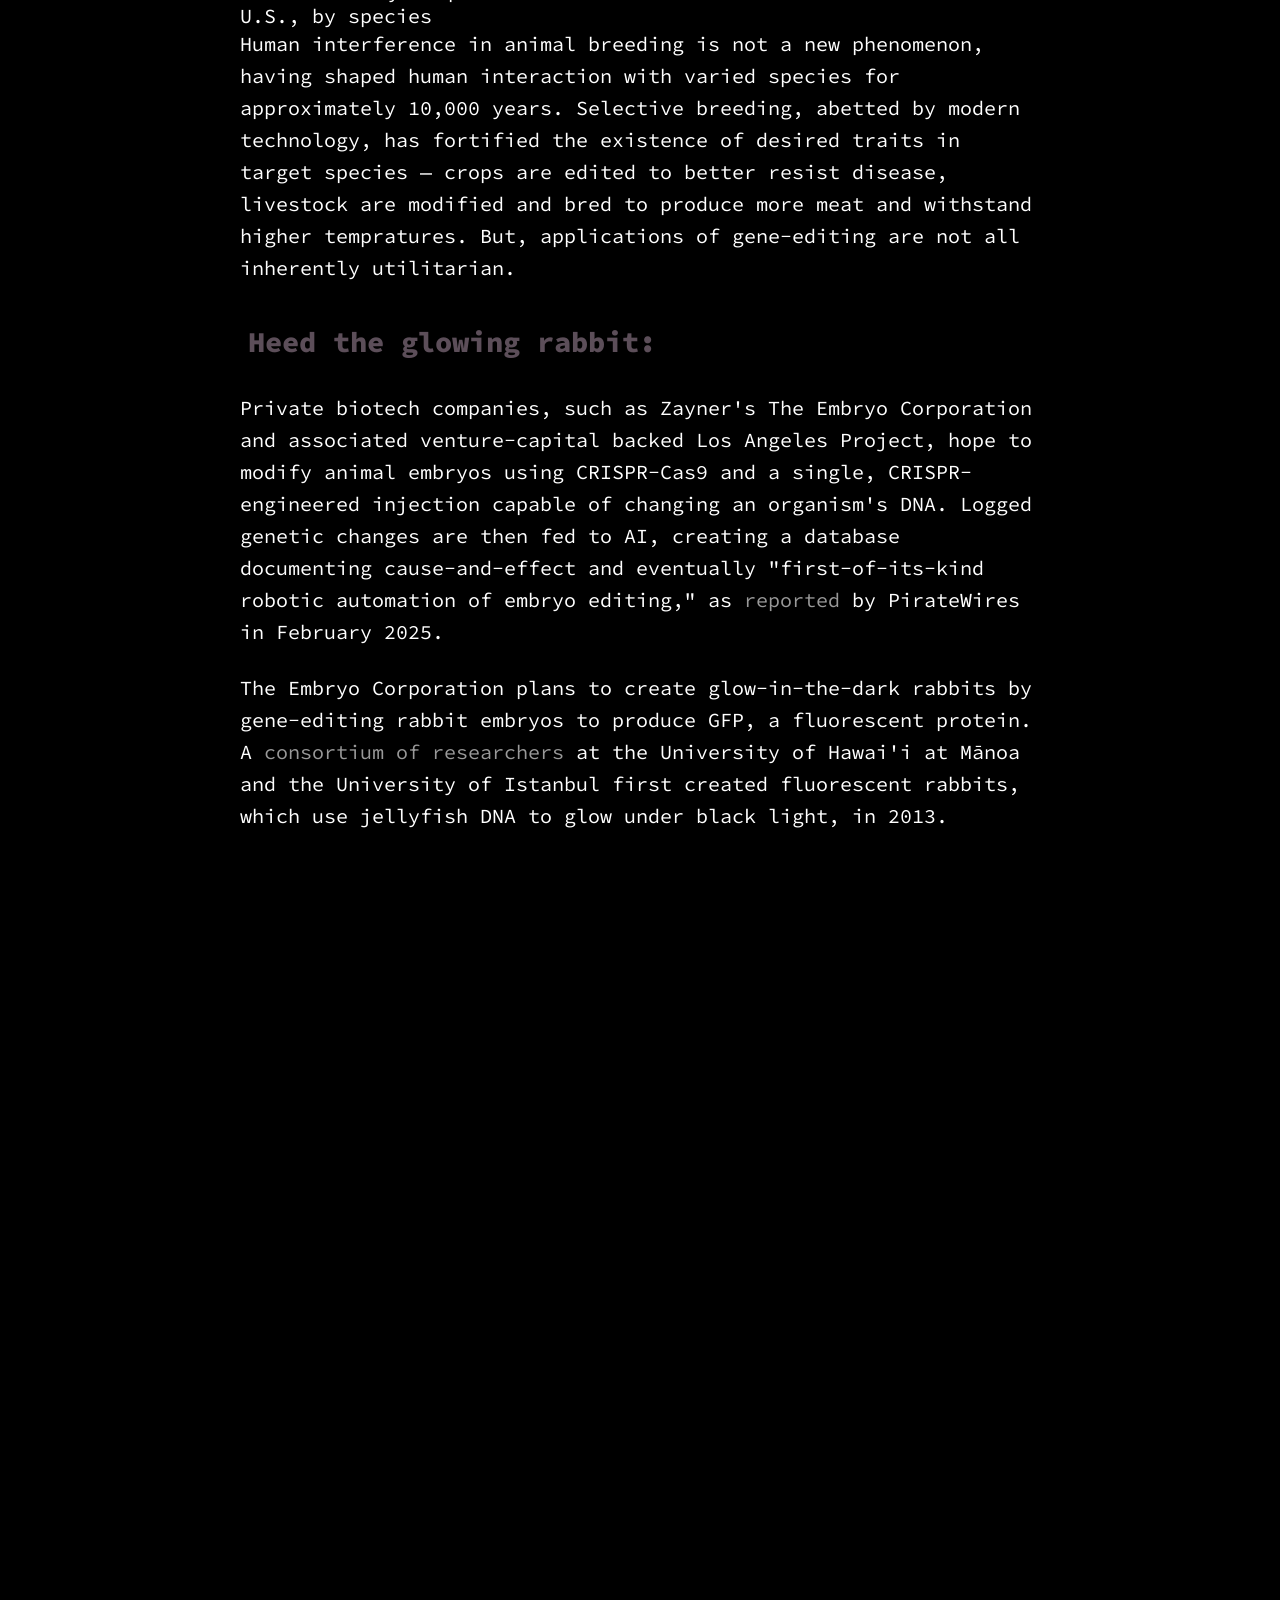
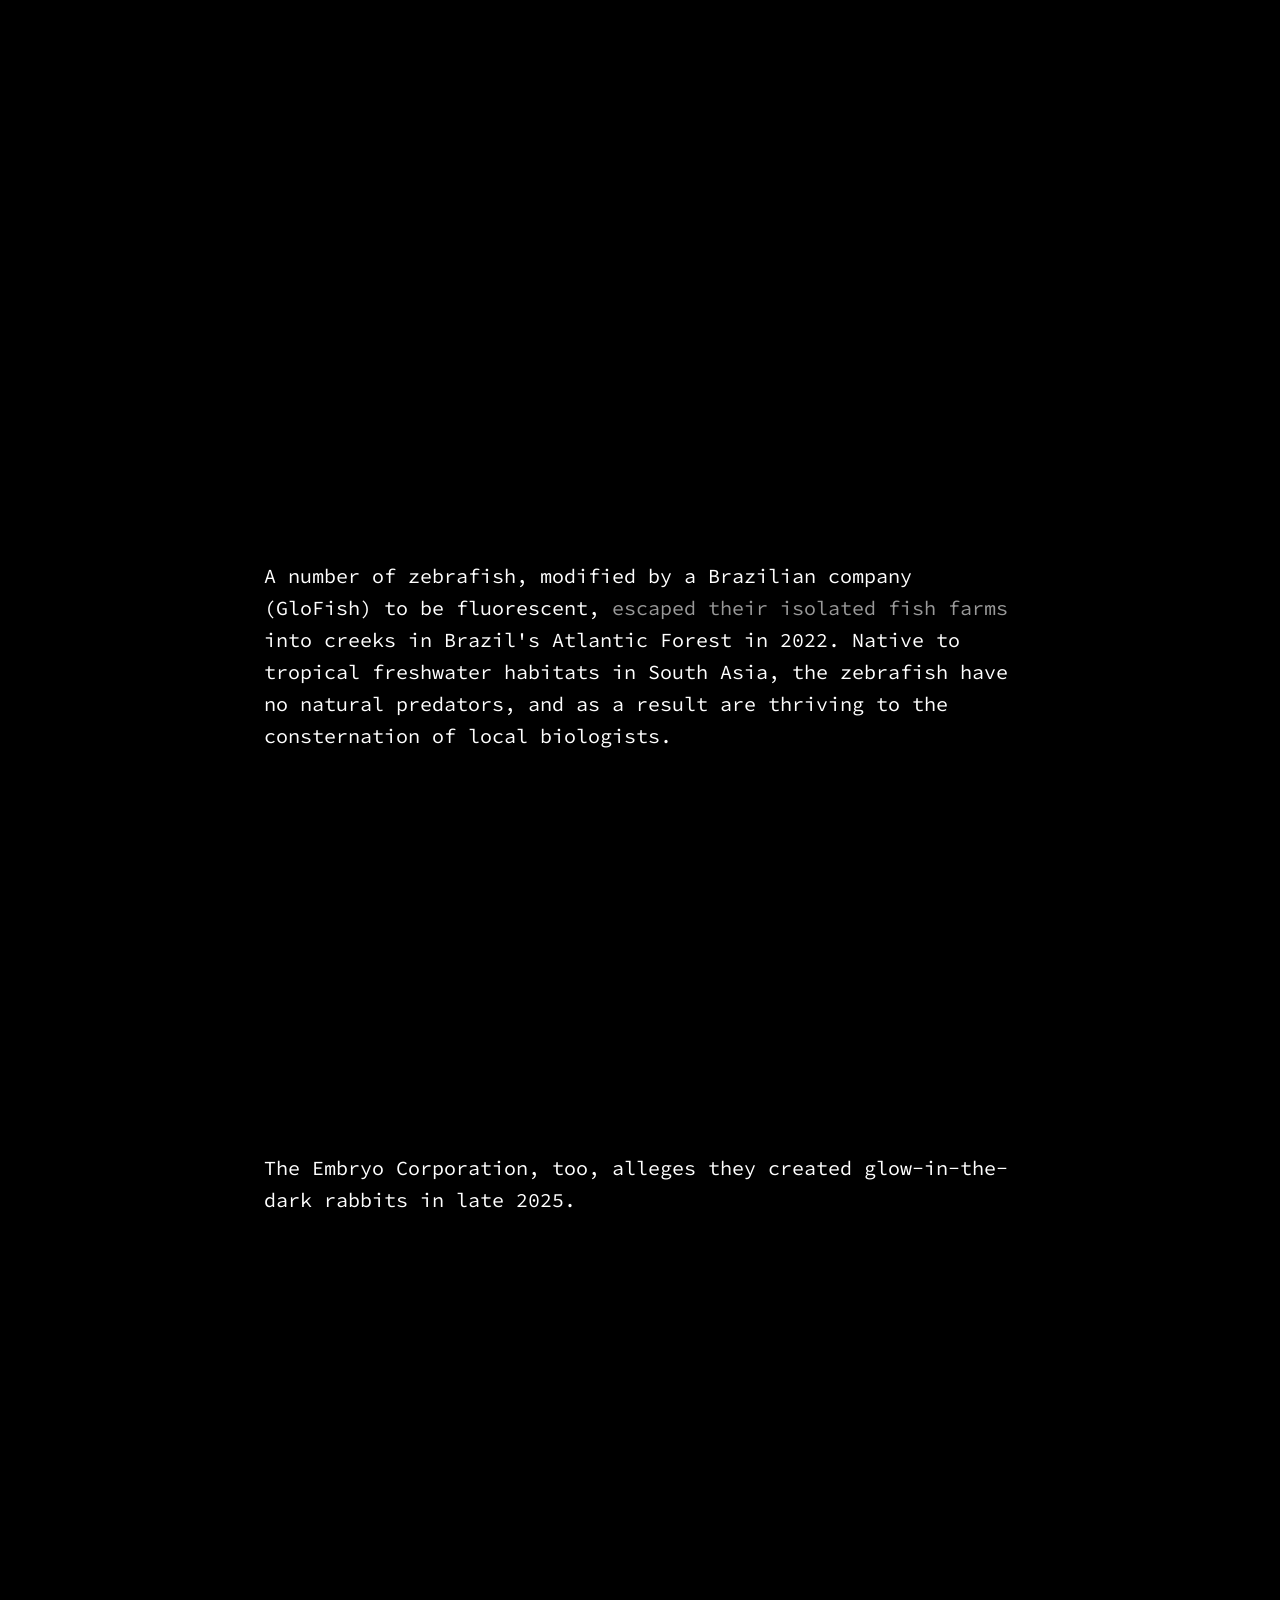
==== commit 006ddfc4: "Update index.html" ====
--- a/index.html
+++ b/index.html
@@ -21,7 +21,7 @@
             color: white;
         }
 
-        .content {
+        .article-wrap {
             max-width: 800px;
             margin: auto;
         }
@@ -135,7 +135,7 @@
                 font-size: 18px;
             }
 
-            .content {
+            .article-wrap {
                 padding-left: 0.5em;
                 padding-right: 0.5em;
             }
@@ -149,8 +149,8 @@
 </head>
 
 <body>
-    <img src="title.png" alt="Can Scientists Create Unicorns?" style="width:100%; display:block; padding: 2em 0 1em 3em; box-sizing:border-box;">
-    <div class="content">
+    <img src="new_unicorn.png" alt="Can Scientists Create Unicorns?" style="width:100%; display:block; padding: 0 0 1em 0; box-sizing:border-box; margin-left: -10em; margin-top: -8em;">
+    <div class="article-wrap">
         <p class="dek" style="margin-top: 0.5em;">The genetic engineering and editing of animals is on the uptick, driven by an increasingly unobstructed regulatory landscape and billions of dollars in private investment. Some companies are even making mythical animals.</p>
         <div class="left-margin-image-wrap">
             <img src="unicorn_draw.png" alt="">
@@ -188,35 +188,58 @@
                 </div>
             </div>
         </div>
-        <div class="step" id="step-two">
-            <p>
-                Although using genetic engineering to create new animals is a relatively new phenomenon, CRISPR,
-                a technology capable of germline (heritable) and somatic (non-heritable) editing to modify DNA,
-                has been used to modify animal DNA for more than a decade.
-            </p>
-
-            <p>
-                The CRISPR market is expected to grow from
-                <a href="https://www.openpr.com/news/4374759/crispr-gene-editing-market-set-for-explosive-growth-to-usd-12-78">$4.21 billion</a>
-                in 2023 to
-                <a href="https://www.openpr.com/news/4374759/crispr-gene-editing-market-set-for-explosive-growth-to-usd-12-78">$12.78 billion</a>
-                in 2033.
-            </p>
-        </div>
-        <div class="step" id="step-three">
-            <p>
-                According to data scraped and analyzed from the International Service for the Acquisition of Agri-biotech Applications (ISAAA),
-                of all experiments that used CRISPR-Cas9 or TALEN to edit an animal genome for agricultural applications,
-                approximately 71% affected the germline, meaning the edited genetic code would be inheritable.
-                Germline editing in animals is subject to stringent regulation in the U.S. and wholly banned in humans.
-                Approximately 89% of such experiments were not granted regulatory approval, meaning they could not be commercialized in their respective countries.
-            </p>
+        <div id="step-two" class="crossfade-step">
+            <div class="crossfade-pin">
+                <div id="crispr-p1" class="crossfade-slide">
+                    <p>
+                        Although using genetic engineering to create new animals is a relatively new phenomenon, CRISPR,
+                        a technology capable of germline (heritable) and somatic (non-heritable) editing to modify DNA,
+                        has been used to modify animal DNA for more than a decade.
+                    </p>
+                </div>
+                <div id="crispr-p2" class="crossfade-slide">
+                    <p>
+                        The CRISPR market is expected to grow from
+                        <a href="https://www.openpr.com/news/4374759/crispr-gene-editing-market-set-for-explosive-growth-to-usd-12-78">$4.21 billion</a>
+                        in 2023 to
+                        <a href="https://www.openpr.com/news/4374759/crispr-gene-editing-market-set-for-explosive-growth-to-usd-12-78">$12.78 billion</a>
+                        in 2033.
+                    </p>
+                </div>
+            </div>
+        </div>
+        <div id="step-three" class="crossfade-step">
+            <div class="crossfade-pin">
+                <div id="isaaa-p1" class="crossfade-slide">
+                    <p>
+                        According to data scraped and analyzed from the International Service for the Acquisition of Agri-biotech Applications (ISAAA),
+                        of all experiments that used CRISPR-Cas9 or TALEN to edit an animal genome for agricultural applications,
+                        approximately 71% affected the germline, meaning the edited genetic code would be inheritable.
+                        Germline editing in animals is subject to stringent regulation in the U.S. and wholly banned in humans.
+                    </p>
+                </div>
+                <div id="isaaa-p2" class="crossfade-slide">
+                    <p>
+                        Approximately 89% of such experiments were not granted regulatory approval,
+                        meaning they could not be commercialized in their respective countries.
+                    </p>
+                </div>
+            </div>
         </div>
 
     </div>
 </div>
 
-        <p>Although China produces the most experiments, none were granted regulatory approval. Japan, Brazil and Argentina had the most approvals, relating to experiments ranging from editing muscles in the Nile tilapia to creating livestock cattle with shorter hair. Of Argentina's six studies, all were approved by the Argentine Biosafety Commission.</p>
+        <div id="step-china" class="crossfade-step">
+            <div class="crossfade-pin">
+                <div id="china-p1" class="crossfade-slide">
+                    <p>Although China produces the most experiments, none were granted regulatory approval.</p>
+                </div>
+                <div id="china-p2" class="crossfade-slide">
+                    <p>Japan, Brazil and Argentina had the most approvals, relating to experiments ranging from editing muscles in the Nile tilapia to creating livestock cattle with shorter hair. Of Argentina's six studies, all were approved by the Argentine Biosafety Commission.</p>
+                </div>
+            </div>
+        </div>
         
         <div class="graphic-stage" id="graph1-stage">
             <div class="graphic-sticky">
@@ -240,11 +263,24 @@
         <p>Private biotech companies, such as Zayner's The Embryo Corporation and associated venture-capital backed Los Angeles Project, hope to modify animal embryos using CRISPR-Cas9 and a single, CRISPR-engineered injection capable of changing an organism's DNA. Logged genetic changes are then fed to AI, creating a database documenting cause-and-effect and eventually "first-of-its-kind robotic automation of embryo editing," as <a href="https://www.piratewires.com/p/harnessing-the-breath-of-life">reported</a> by PirateWires in February 2025.</p>
         <p>The Embryo Corporation plans to create glow-in-the-dark rabbits by gene-editing rabbit embryos to produce GFP, a fluorescent protein. A <a href="https://manoa.hawaii.edu/news/article.php?aId=5906">consortium of researchers</a> at the University of Hawai'i at Mānoa and the University of Istanbul first created fluorescent rabbits, which use jellyfish DNA to glow under black light, in 2013.</p>
         
-        <p>A number of zebrafish, modified by a Brazilian company (GloFish) to be fluorescent, <a href="https://www.science.org/content/article/transgenic-glowing-fish-invades-brazilian-streams">escaped their isolated fish farms</a> into creeks in Brazil's Atlantic Forest in 2022. Native to tropical freshwater habitats in South Asia, the zebrafish have no natural predators, and as a result are thriving to the consternation of local biologists.</p>
-        <p>The Embryo Corporation, too, alleges they created glow-in-the-dark rabbits in late 2025.</p>
-        <div class="quotation">
-            "The embryos rest in their broth to keep them alive, surrounded by a balance of nitrogen, CO₂, and oxygen that imitates the inside of a living body. And then, days later, if everything went right, the jellyfish gene we slipped into their DNA switches on and the embryos glow. A pulse of green light in the darkness. Proof that the code took. And it did."
-            <span class="attribution"><a href="https://amateurgods.substack.com/p/how-embryo-corp-took-the-first-step">wrote</a> Josie Zayner, on her Substack "Amateur Gods."</span>
+        <div class="fish-scrolly">
+            <div class="fish-visual">
+                <video autoplay loop muted playsinline>
+                    <source src="fish.mp4.mov" type="video/mp4">
+                </video>
+            </div>
+            <div class="fish-text">
+                <p>A number of zebrafish, modified by a Brazilian company (GloFish) to be fluorescent, <a href="https://www.science.org/content/article/transgenic-glowing-fish-invades-brazilian-streams">escaped their isolated fish farms</a> into creeks in Brazil's Atlantic Forest in 2022. Native to tropical freshwater habitats in South Asia, the zebrafish have no natural predators, and as a result are thriving to the consternation of local biologists.</p>
+            </div>
+            <div class="fish-text">
+                <p>The Embryo Corporation, too, alleges they created glow-in-the-dark rabbits in late 2025.</p>
+            </div>
+            <div class="fish-text">
+                <div class="quotation">
+                    "The embryos rest in their broth to keep them alive, surrounded by a balance of nitrogen, CO₂, and oxygen that imitates the inside of a living body. And then, days later, if everything went right, the jellyfish gene we slipped into their DNA switches on and the embryos glow. A pulse of green light in the darkness. Proof that the code took. And it did."
+                    <span class="attribution"><a href="https://amateurgods.substack.com/p/how-embryo-corp-took-the-first-step">wrote</a> Josie Zayner, on her Substack "Amateur Gods."</span>
+                </div>
+            </div>
         </div>
         <h2 class="subhead">The past and present road to "de-extinction":</h2>
         <p>A future rife with successful genome editing can boost populations threatened with extinction or bring back animals long extinct, most notably evidenced in projects undertaken by Colossal Biosciences. Colossal announced that they used CRISPR to "resurrected" the dire wolf — a species that went extinct approximtaely 13,000 years ago — using a domesticated dogs as surrogates. The first two pups were born in October 2024, named Romulas and Remus.</p>
@@ -276,7 +312,7 @@
 
     <div class="footer">
         <img src="unicorn_draw.png" alt="" style="position:absolute; right:3em; bottom:7em; width:250px; height:auto; transform:scaleX(-1); pointer-events:none;">
-        <div class="content">
+        <div class="article-wrap">
             <p>Find this article's data and code <a href="https://github.com/natalierjonas/animal_embryo_editing/tree/main">here</a>.</p>
         </div>
     </div>
@@ -304,58 +340,99 @@
 const g4 = document.getElementById("graph4");
 const bioP1 = document.getElementById("bio-p1");
 const bioP2 = document.getElementById("bio-p2");
-
-// Set initial states
+const chinaP1 = document.getElementById("china-p1");
+const chinaP2 = document.getElementById("china-p2");
+const crispP1 = document.getElementById("crispr-p1");
+const crispP2 = document.getElementById("crispr-p2");
+const isaaaP1 = document.getElementById("isaaa-p1");
+const isaaaP2 = document.getElementById("isaaa-p2");
+
 g3.style.opacity = 1;
 g4.style.opacity = 0;
 bioP1.style.opacity = 1;
 bioP2.style.opacity = 0;
-
-function crossfade(a, b, p) {
-    const fadeStart = 0.35;
-    const fadeEnd = 0.65;
+chinaP1.style.opacity = 1;
+chinaP2.style.opacity = 0;
+crispP1.style.opacity = 1;
+crispP2.style.opacity = 0;
+isaaaP1.style.opacity = 1;
+isaaaP2.style.opacity = 0;
+
+function setOpacity(el, value, smooth) {
+    el.style.transition = smooth ? 'opacity 0.5s ease' : 'none';
+    el.style.opacity = value;
+}
+
+function crossfade(a, b, p, fadeStart, fadeEnd) {
     let t;
     if (p <= fadeStart) t = 0;
     else if (p >= fadeEnd) t = 1;
     else t = (p - fadeStart) / (fadeEnd - fadeStart);
-    a.style.opacity = 1 - t;
-    b.style.opacity = t;
+    setOpacity(a, 1 - t, false);
+    setOpacity(b, t, false);
 }
 
 const scroller = scrollama();
 
 scroller
   .setup({
-      step: "#step-one, #step-graph",
+      step: "#step-one, #step-two, #step-three, #step-china, #step-graph",
       offset: 0.5,
       progress: true
   })
   .onStepEnter((response) => {
       if (response.element.id === "step-one") {
-          bioP1.style.opacity = 1;
-          bioP2.style.opacity = 0;
+          setOpacity(bioP1, 1, true);
+          setOpacity(bioP2, 0, true);
+      } else if (response.element.id === "step-two") {
+          setOpacity(crispP1, 1, true);
+          setOpacity(crispP2, 0, true);
+      } else if (response.element.id === "step-three") {
+          setOpacity(isaaaP1, 1, true);
+          setOpacity(isaaaP2, 0, true);
+      } else if (response.element.id === "step-china") {
+          setOpacity(chinaP1, 1, true);
+          setOpacity(chinaP2, 0, true);
       } else {
-          g3.style.opacity = 1;
-          g4.style.opacity = 0;
+          setOpacity(g3, 1, true);
+          setOpacity(g4, 0, true);
       }
   })
   .onStepProgress((response) => {
       const p = response.progress; // 0 → 1 as user scrolls through the pinned section
       if (response.element.id === "step-one") {
-          crossfade(bioP1, bioP2, p);
+          crossfade(bioP1, bioP2, p, 0.60, 0.80);
+      } else if (response.element.id === "step-two") {
+          crossfade(crispP1, crispP2, p, 0.60, 0.80);
+      } else if (response.element.id === "step-three") {
+          crossfade(isaaaP1, isaaaP2, p, 0.60, 0.80);
+      } else if (response.element.id === "step-china") {
+          crossfade(chinaP1, chinaP2, p, 0.60, 0.80);
       } else {
-          crossfade(g3, g4, p);
+          crossfade(g3, g4, p, 0.60, 0.80);
       }
   })
   .onStepExit((response) => {
       const goingDown = response.direction === "down";
       if (response.element.id === "step-one") {
-          bioP1.style.opacity = goingDown ? 0 : 1;
-          bioP2.style.opacity = goingDown ? 1 : 0;
+          setOpacity(bioP1, goingDown ? 0 : 1, true);
+          setOpacity(bioP2, goingDown ? 1 : 0, true);
+      } else if (response.element.id === "step-two") {
+          setOpacity(crispP1, goingDown ? 0 : 1, true);
+          setOpacity(crispP2, goingDown ? 1 : 0, true);
+      } else if (response.element.id === "step-three") {
+          setOpacity(isaaaP1, goingDown ? 0 : 1, true);
+          setOpacity(isaaaP2, goingDown ? 1 : 0, true);
+      } else if (response.element.id === "step-china") {
+          setOpacity(chinaP1, goingDown ? 0 : 1, true);
+          setOpacity(chinaP2, goingDown ? 1 : 0, true);
       } else {
-          g3.style.opacity = goingDown ? 0 : 1;
-          g4.style.opacity = goingDown ? 1 : 0;
+          setOpacity(g3, goingDown ? 0 : 1, true);
+          setOpacity(g4, goingDown ? 1 : 0, true);
       }
   });
 
 </script>
+
+</body>
+</html>
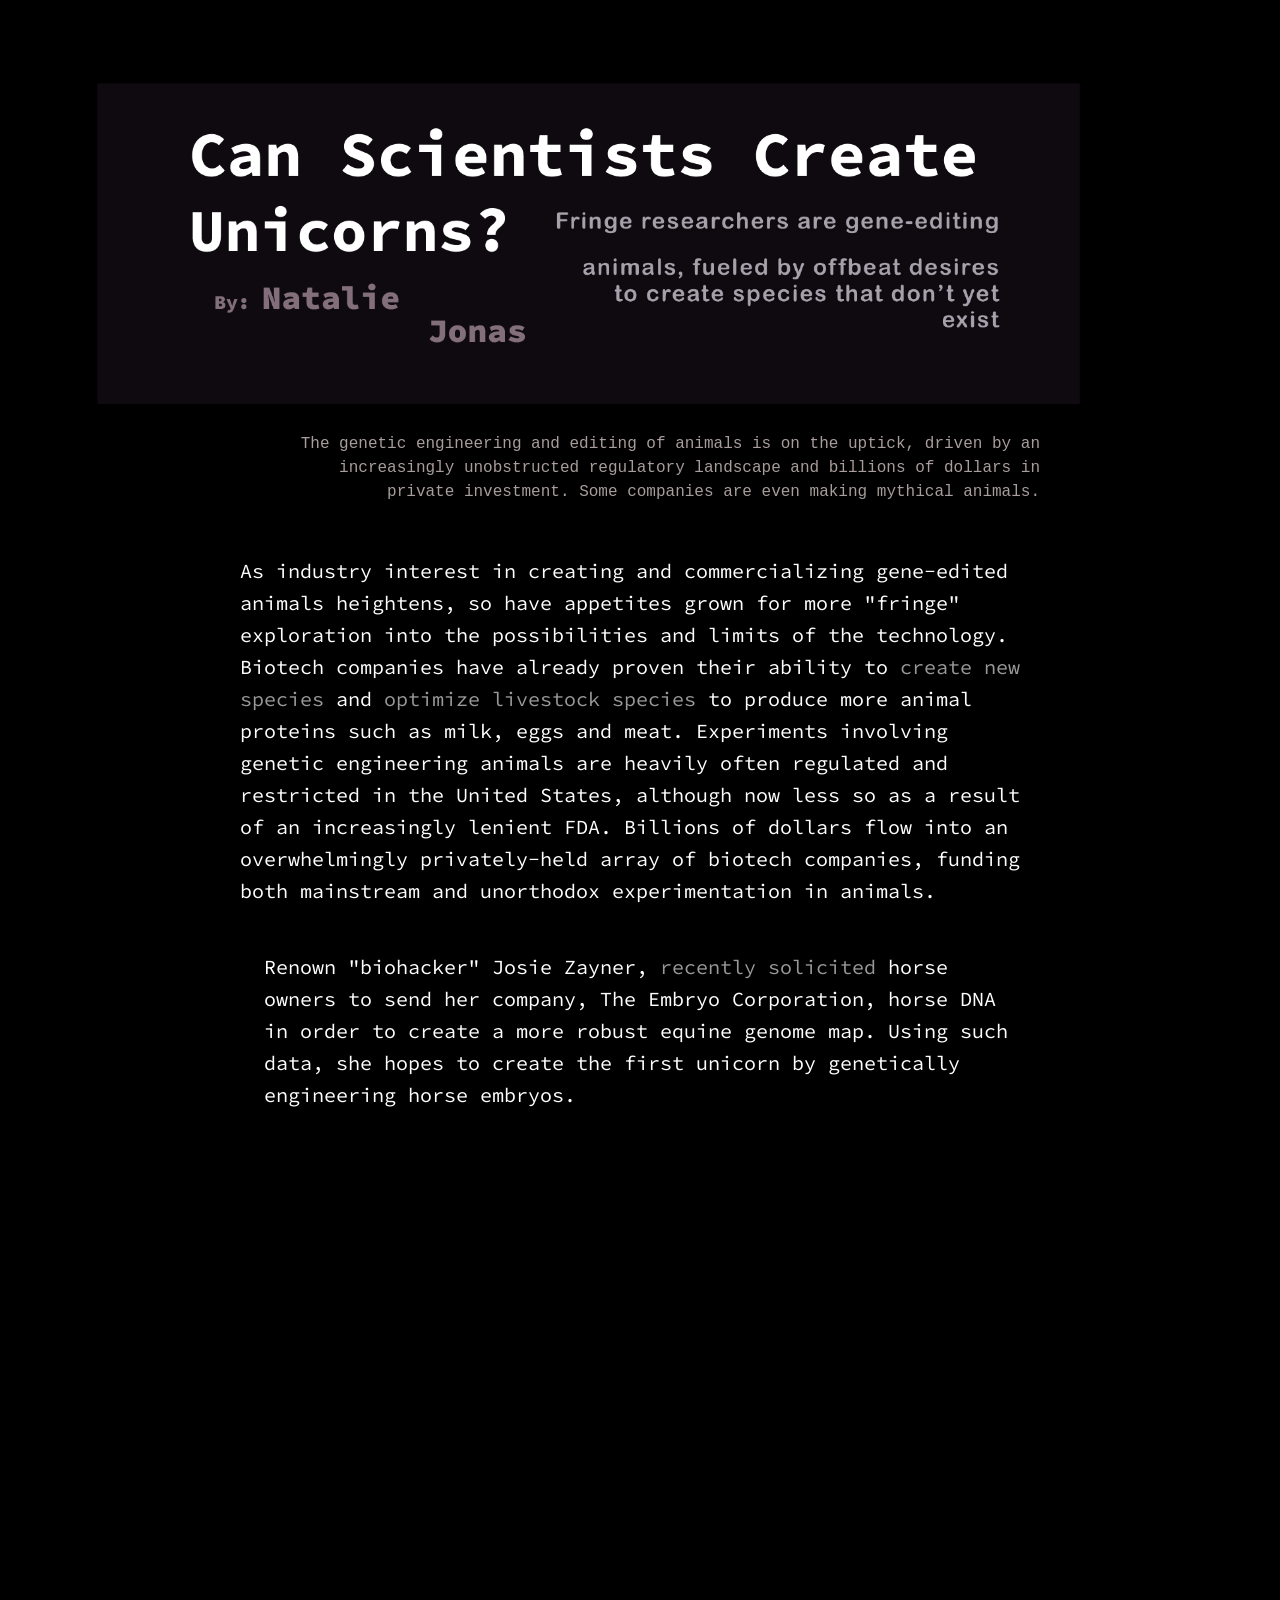
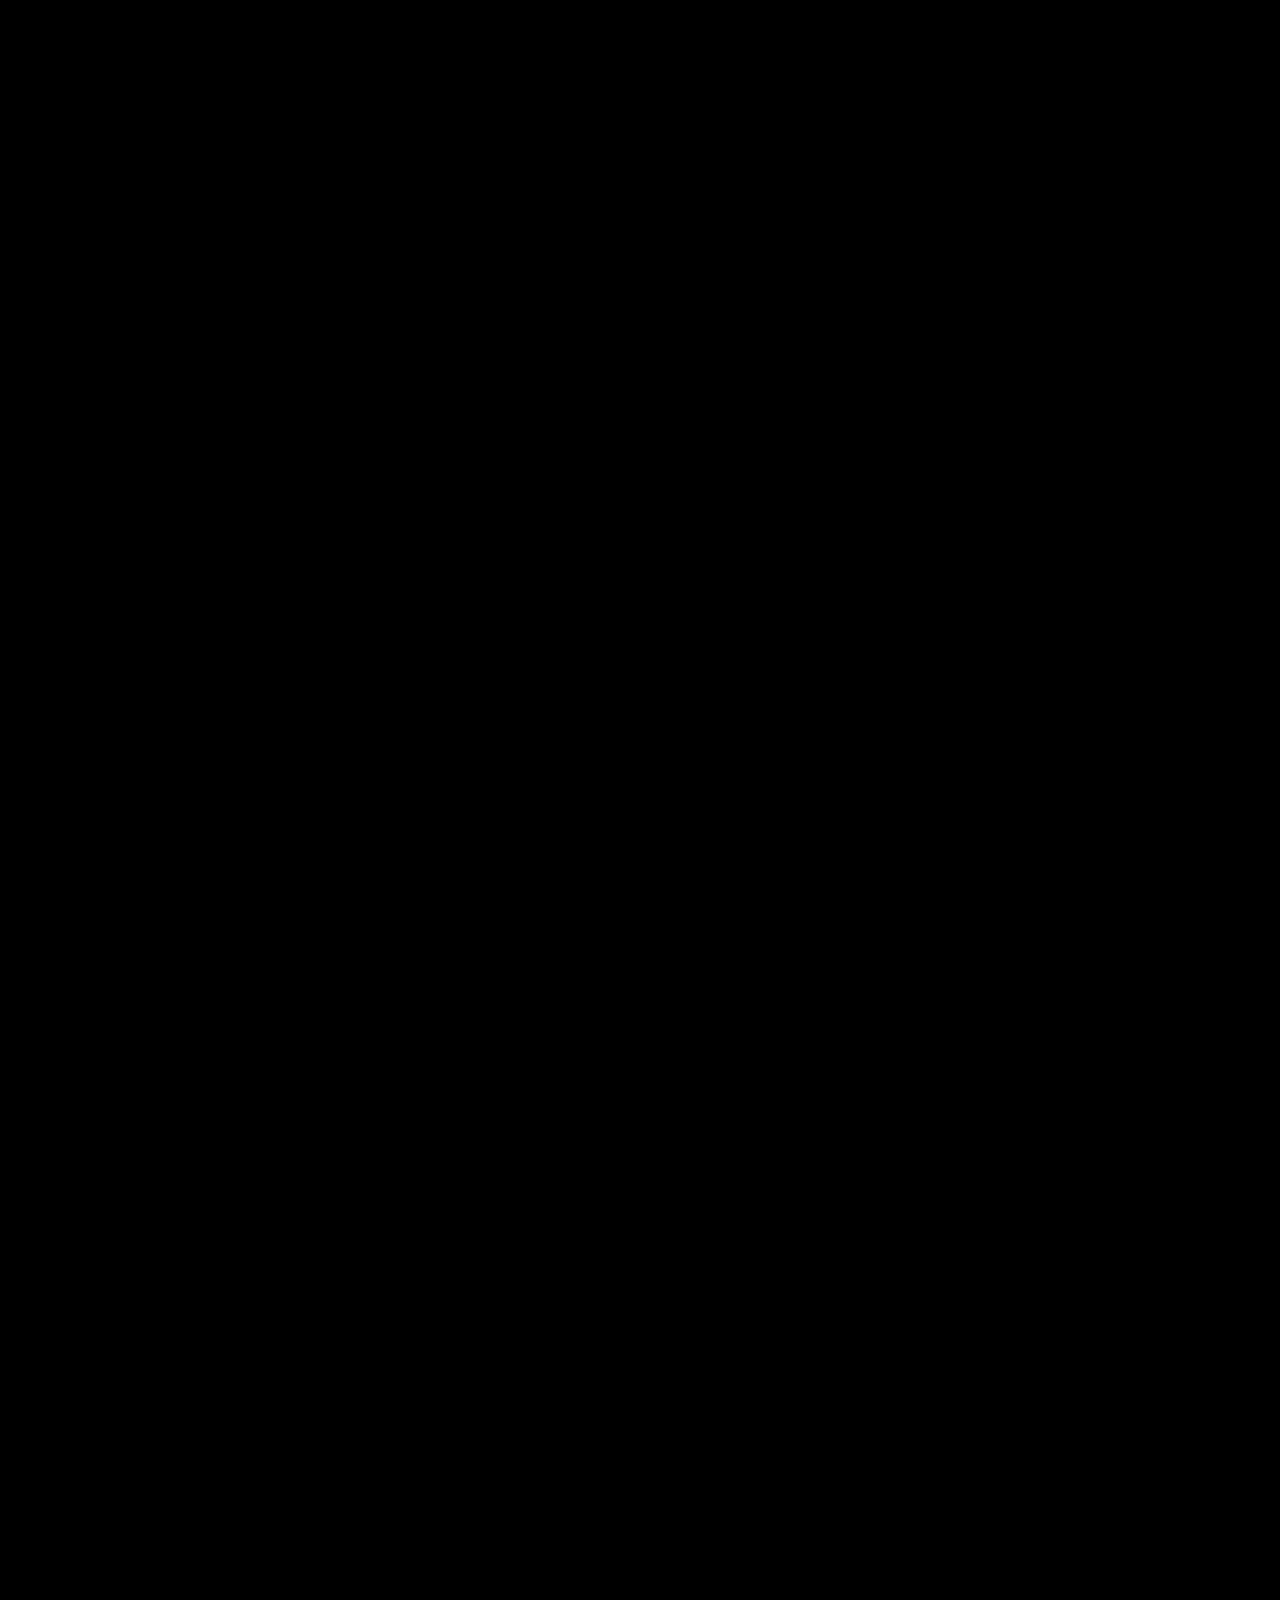
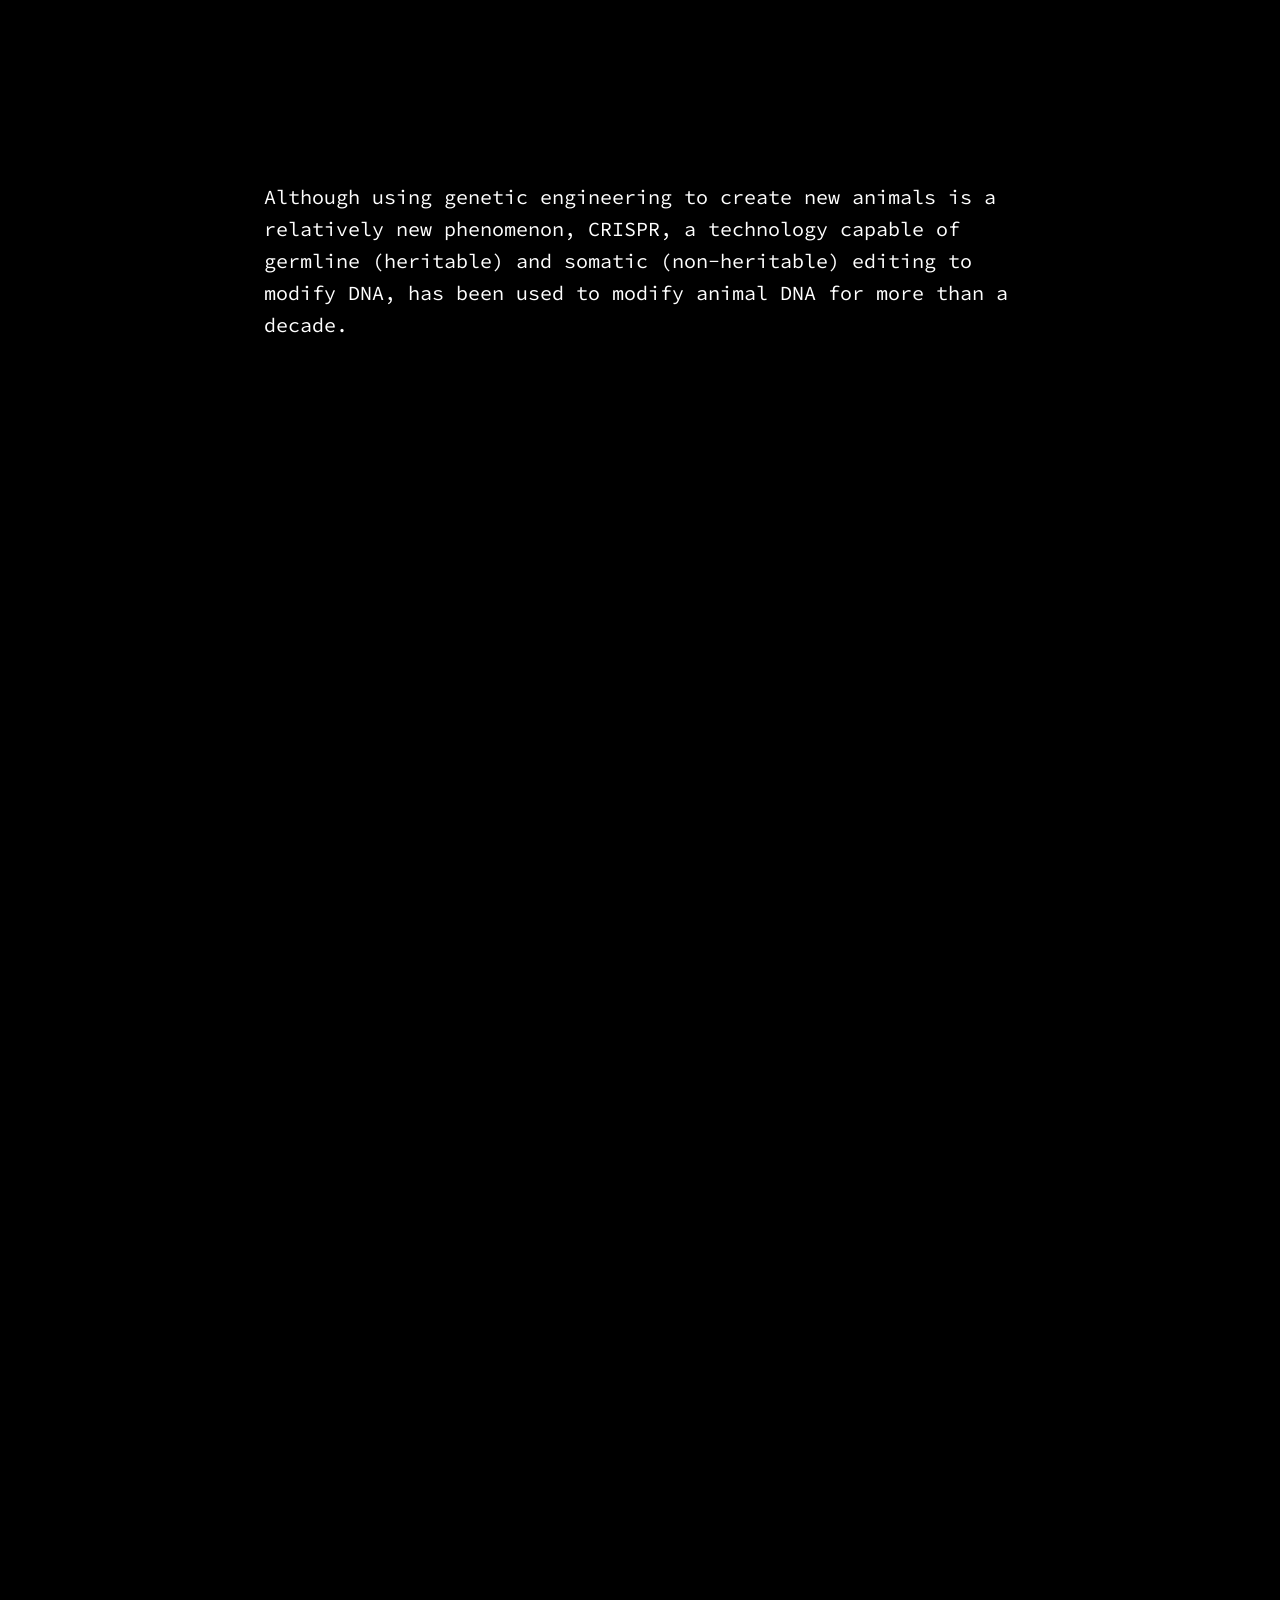
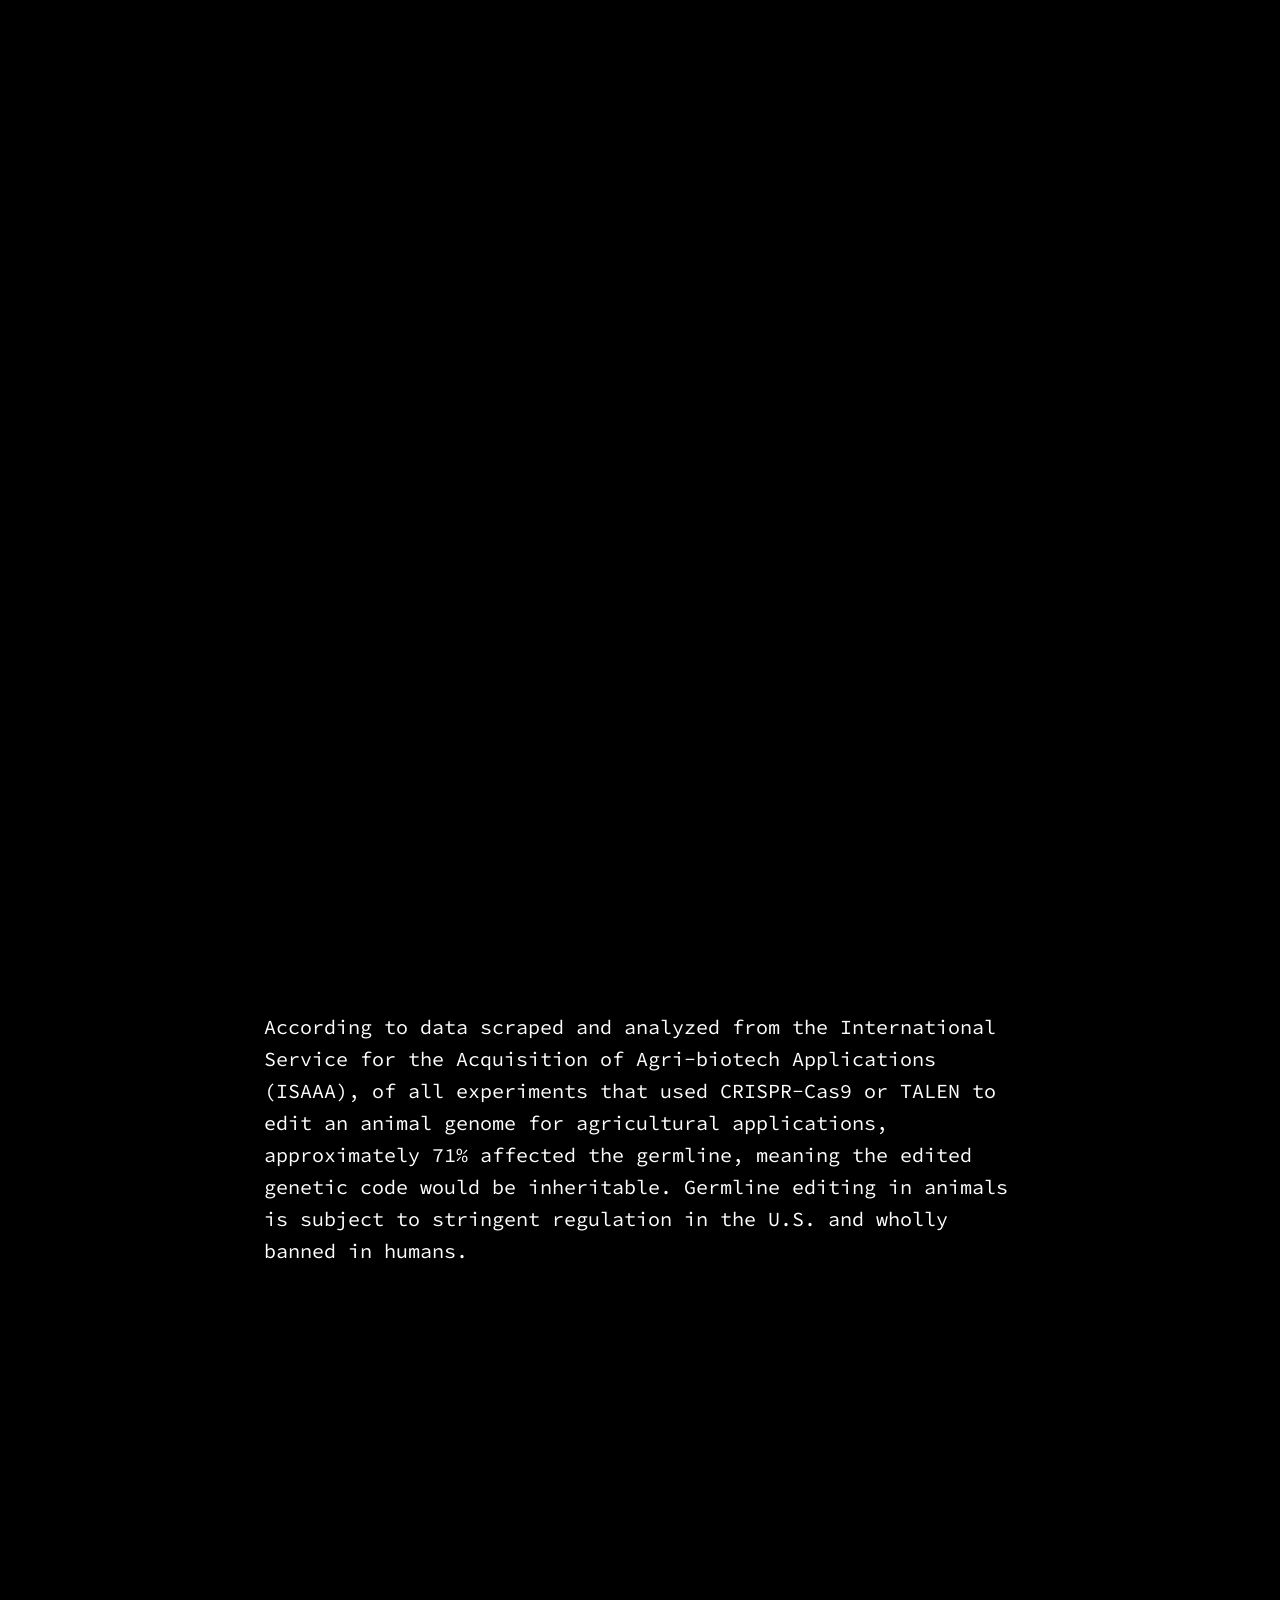
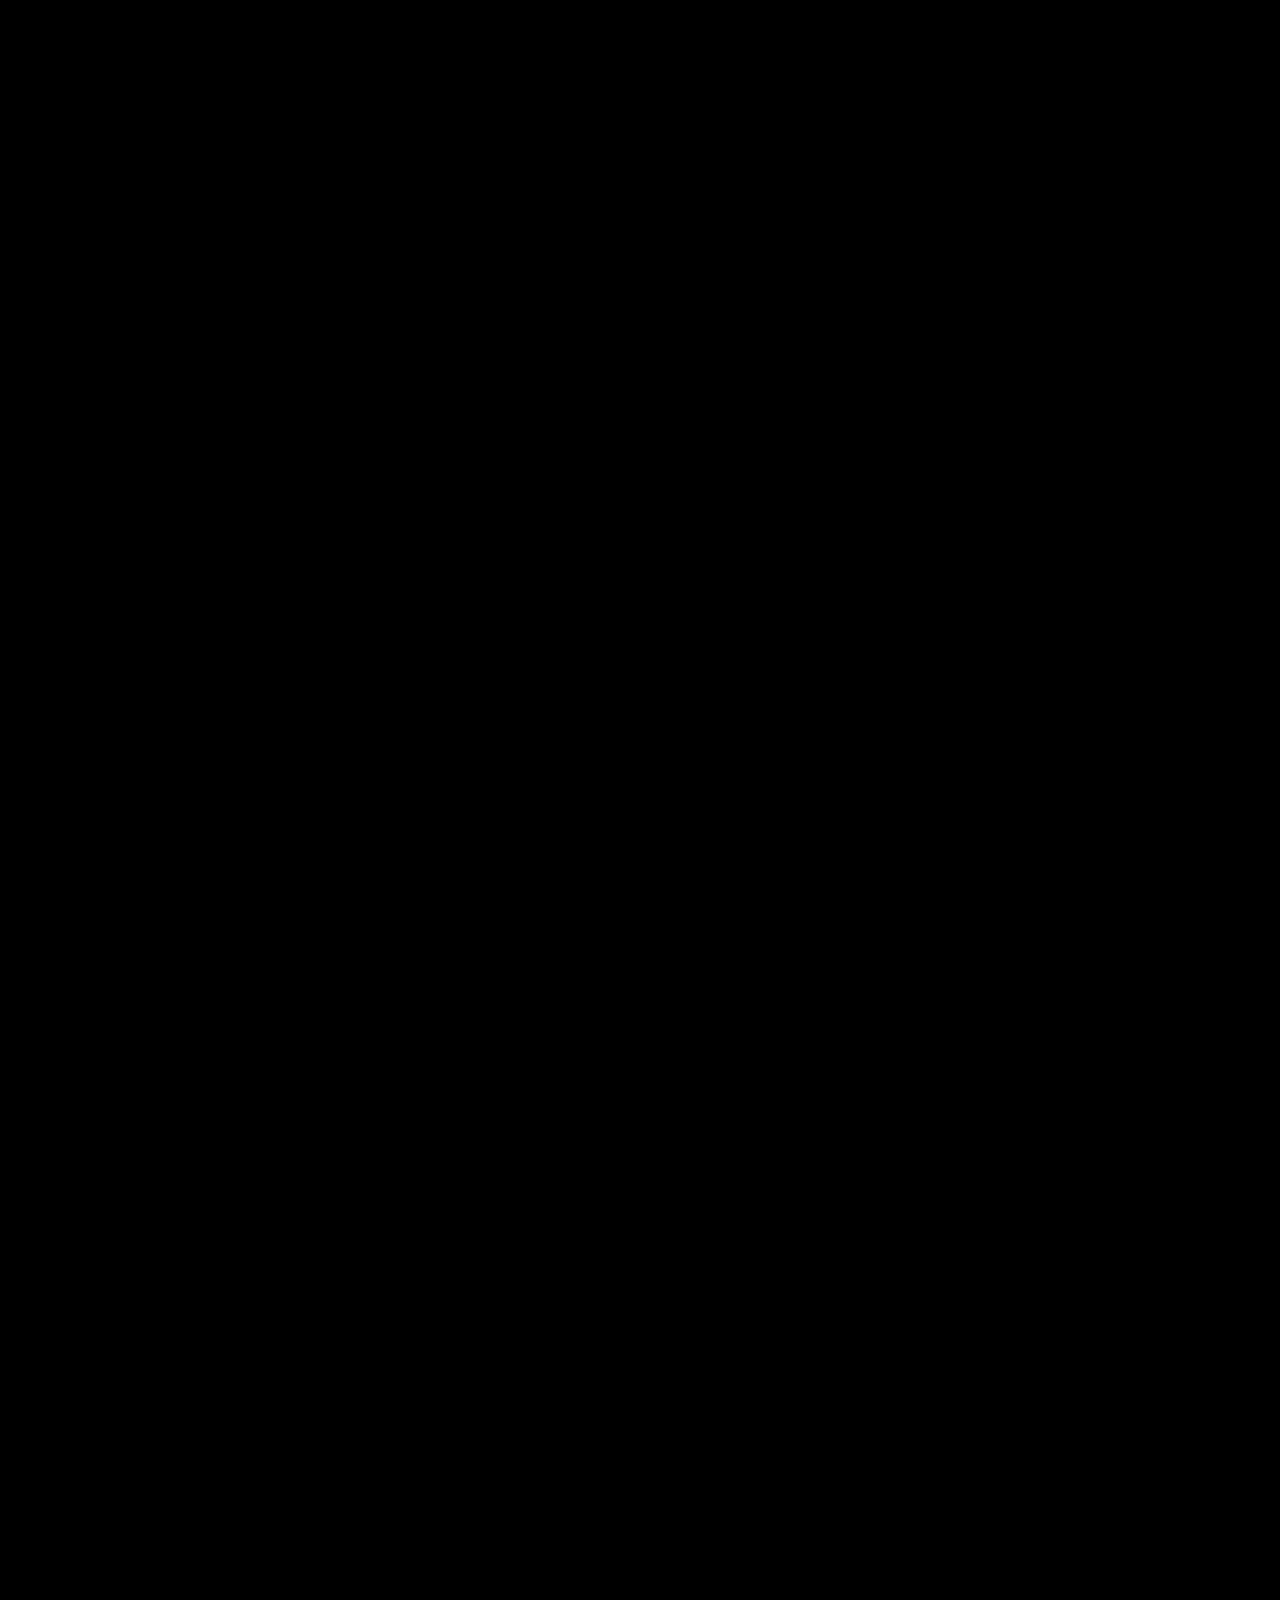
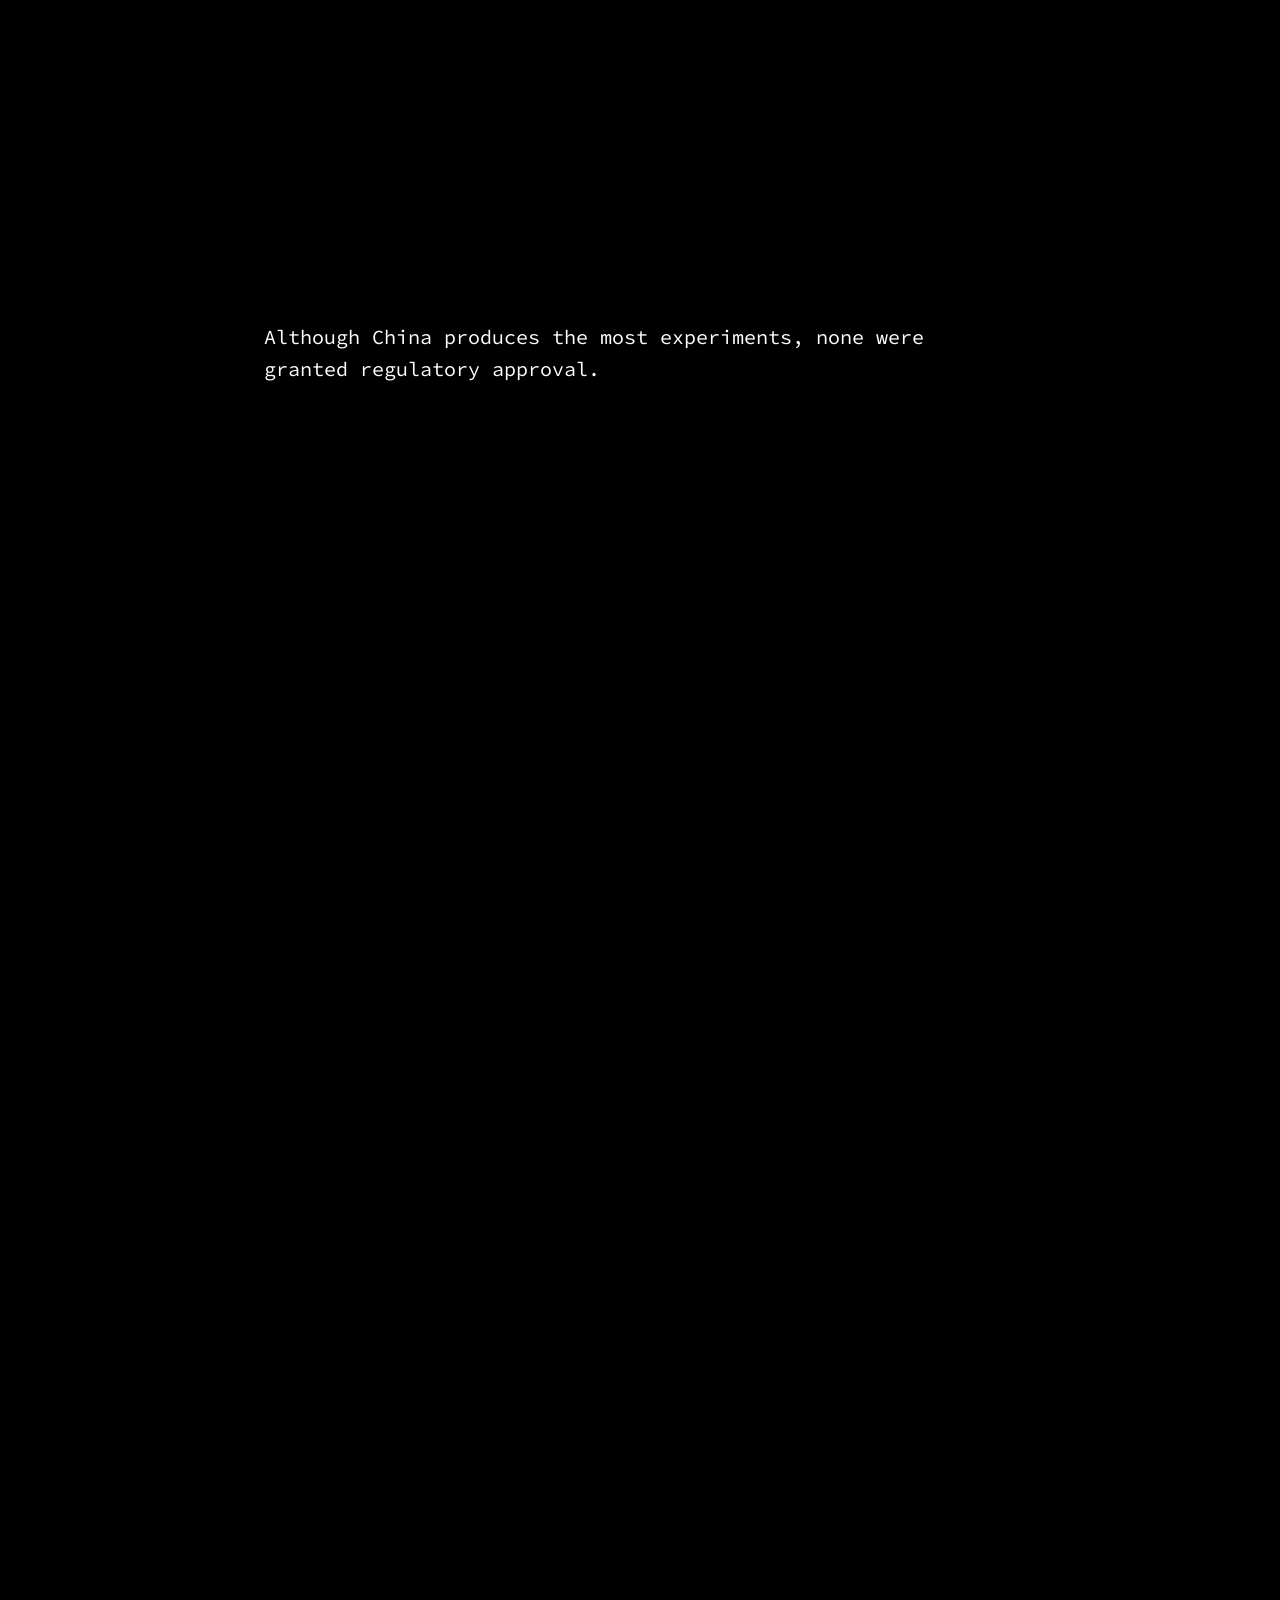
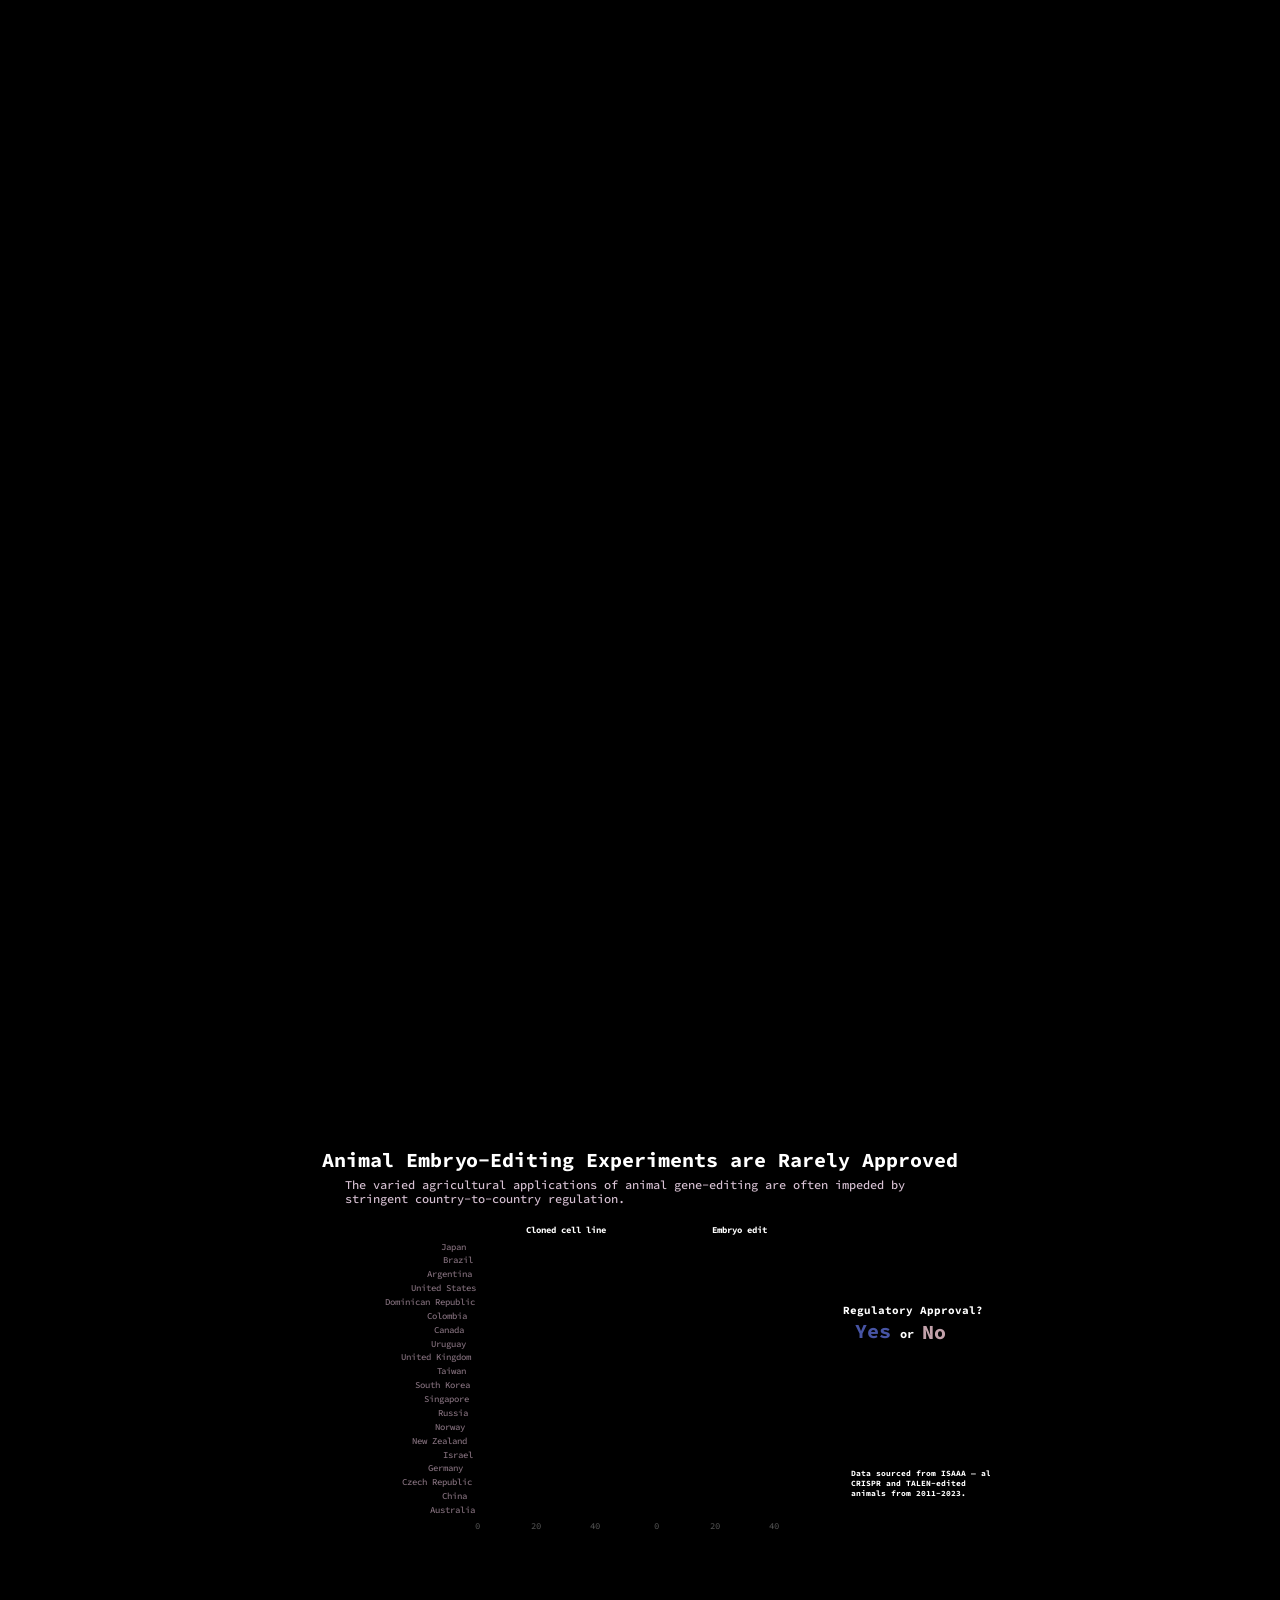
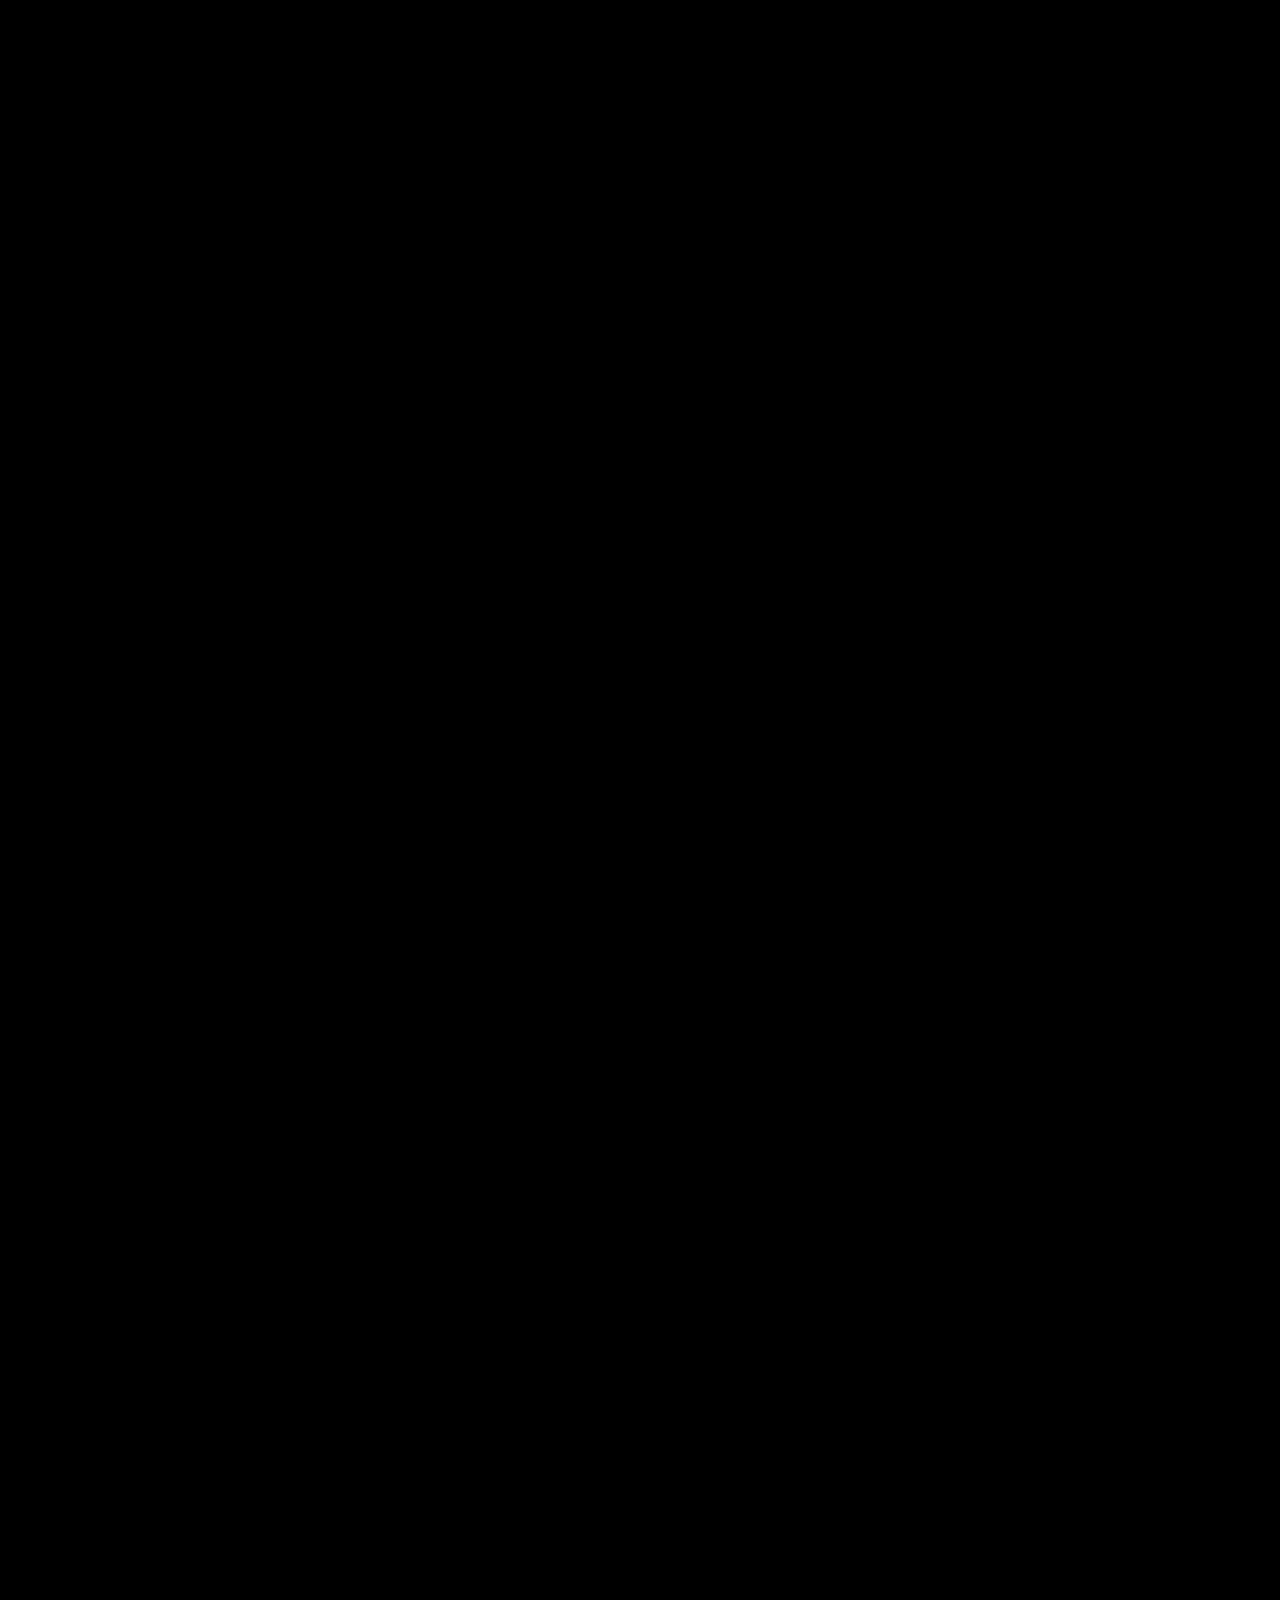
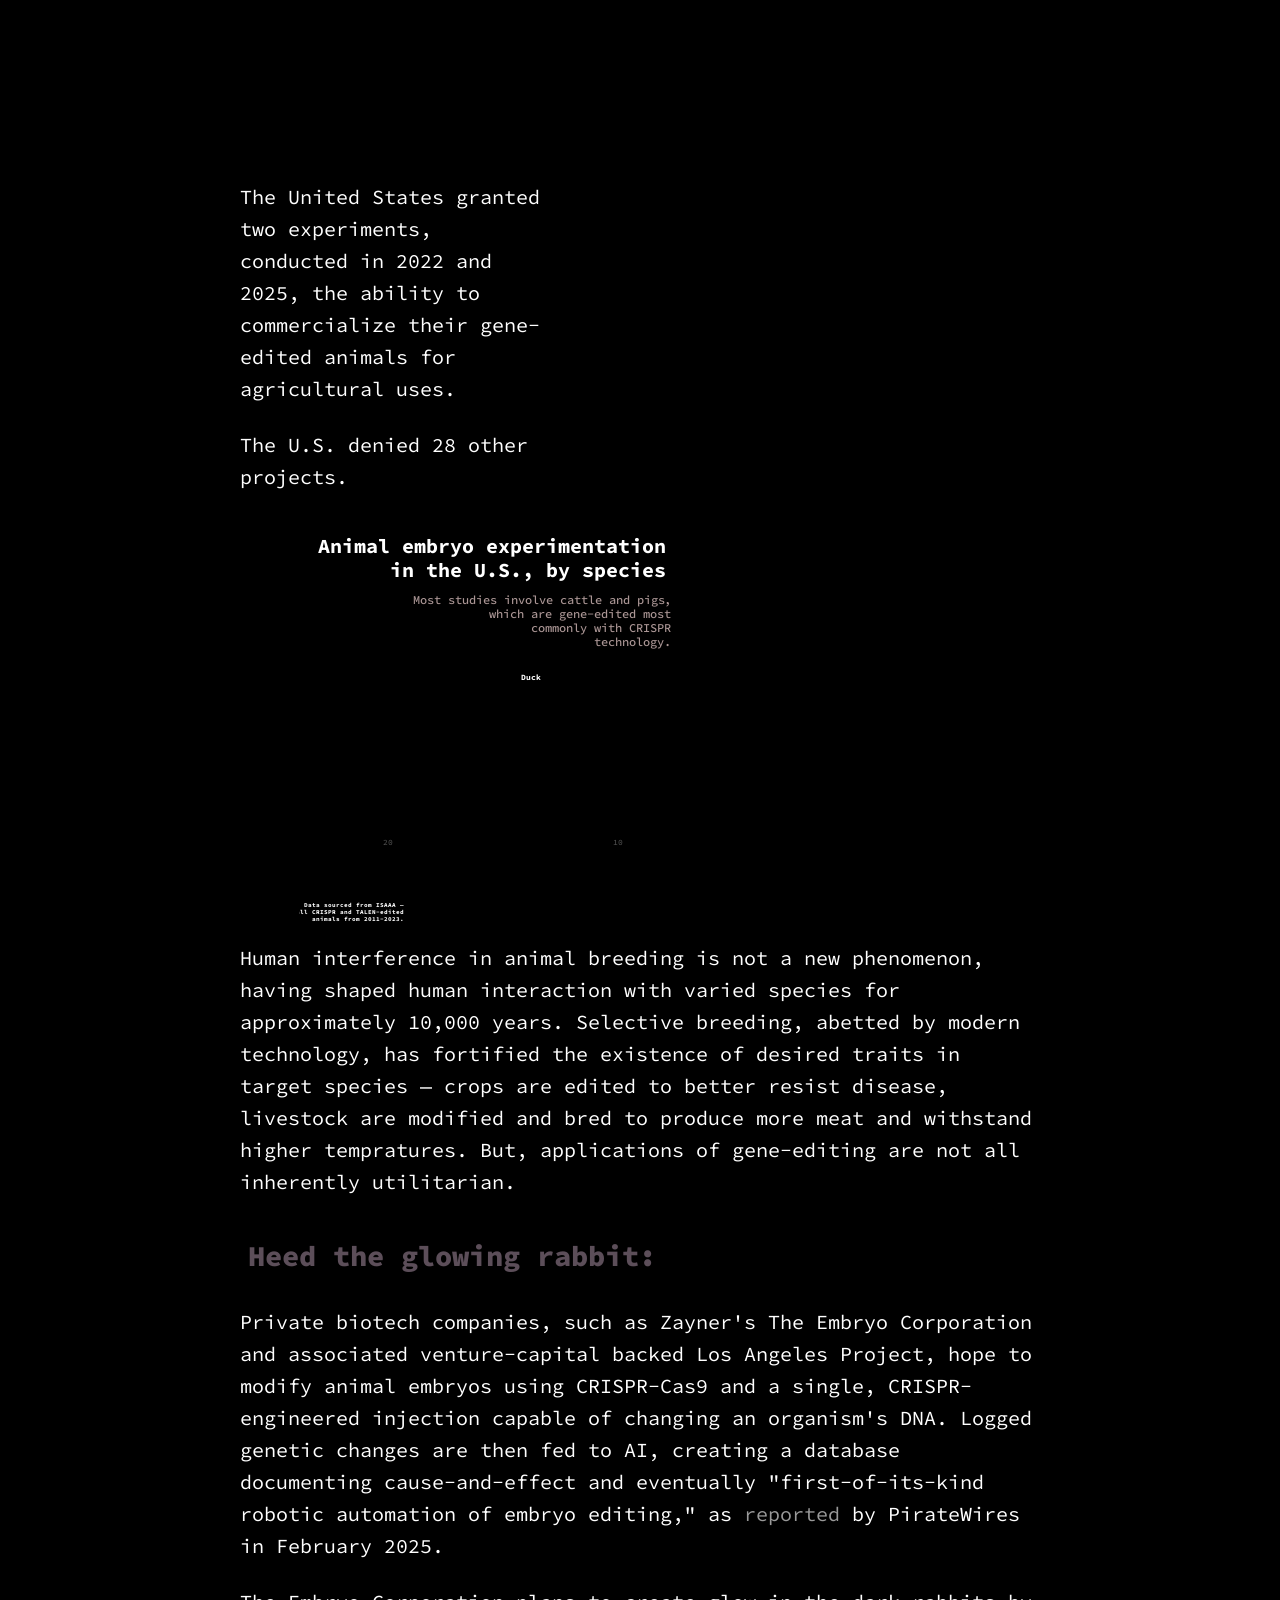
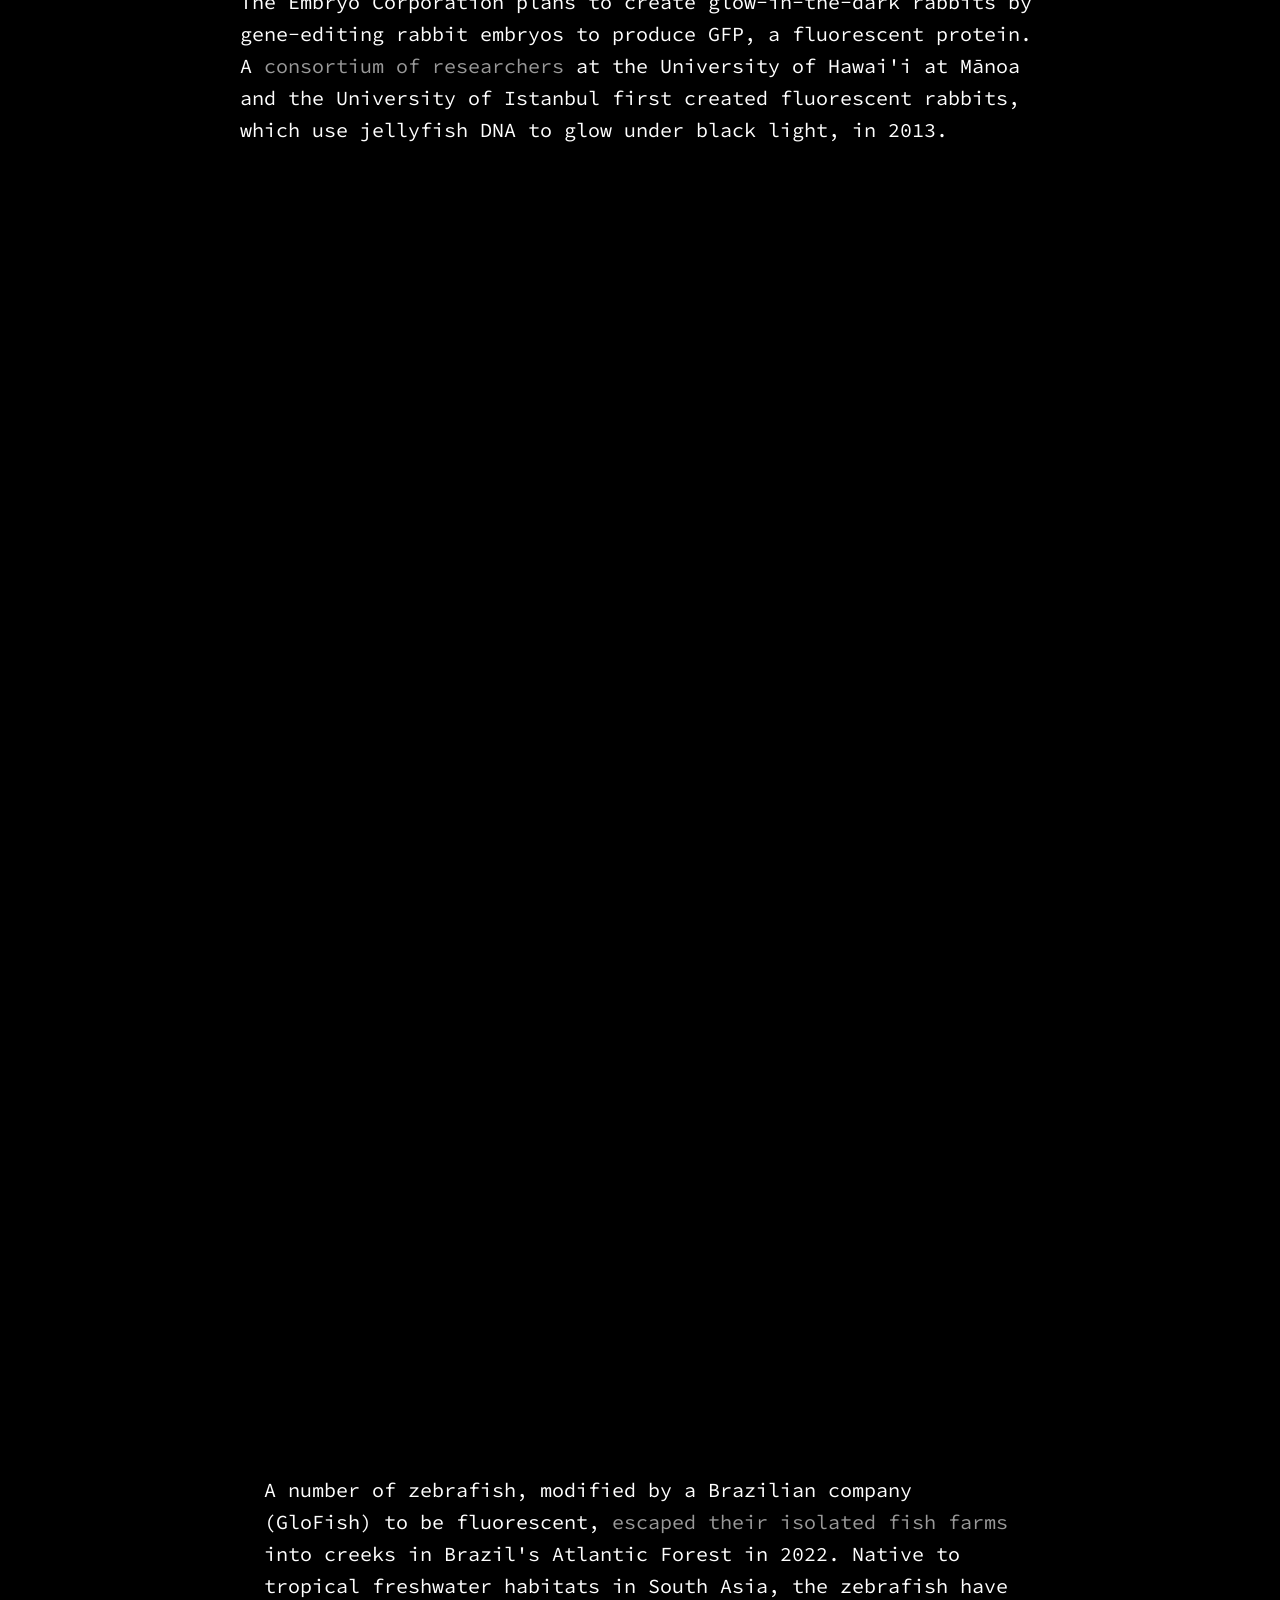
==== commit 7dec58bb: "Update index.html" ====
--- a/index.html
+++ b/index.html
@@ -146,7 +146,1373 @@
     <script src="https://unpkg.com/intersection-observer@0.5.1/intersection-observer.js"></script>
     <script src="https://cdnjs.cloudflare.com/ajax/libs/scrollama/3.2.0/scrollama.min.js"></script>
     <script src="https://cdnjs.cloudflare.com/ajax/libs/d3/7.3.0/d3.min.js"></script>
-</head>
+    <style media="screen,print">
+	#g-graph1-box ,
+	#g-graph1-box .g-artboard {
+		margin:0 auto;
+	}
+	#g-graph1-box p {
+		margin:0;
+	}
+	#g-graph1-box .g-aiAbs {
+		position:absolute;
+	}
+	#g-graph1-box .g-aiImg {
+		position:absolute;
+		top:0;
+		display:block;
+		width:100% !important;
+	}
+	#g-graph1-box .g-aiSymbol {
+		position: absolute;
+		box-sizing: border-box;
+	}
+	#g-graph1-box .g-aiPointText p { white-space: nowrap; }
+	#g-graph1-full {
+		position:relative;
+		overflow:hidden;
+		background:black;
+	}
+	#g-graph1-full p {
+		font-weight:500;
+		line-height:11px;
+		height:auto;
+		filter:alpha(opacity=100);
+		-ms-filter:progid:DXImageTransform.Microsoft.Alpha(Opacity=100);
+		opacity:1;
+		letter-spacing:0em;
+		font-size:9px;
+		text-align:left;
+		color:rgb(131,111,124);
+		text-transform:none;
+		padding-bottom:0;
+		padding-top:0;
+		mix-blend-mode:normal;
+		font-style:normal;
+		position:static;
+	}
+	#g-graph1-full .g-pstyle0 {
+		font-weight:700;
+		line-height:24px;
+		height:24px;
+		font-size:20px;
+		color:rgb(255,255,255);
+	}
+	#g-graph1-full .g-pstyle1 {
+		line-height:14px;
+		height:14px;
+		font-size:12px;
+		color:rgb(216,194,212);
+	}
+	#g-graph1-full .g-pstyle2 {
+		font-weight:700;
+		height:11px;
+		color:rgb(255,255,255);
+	}
+	#g-graph1-full .g-pstyle3 {
+		height:11px;
+	}
+	#g-graph1-full .g-pstyle4 {
+		font-weight:700;
+		line-height:13px;
+		height:13px;
+		font-size:11px;
+		color:rgb(255,255,255);
+	}
+	#g-graph1-full .g-pstyle5 {
+		font-weight:700;
+		line-height:24px;
+		height:24px;
+		font-size:20px;
+		color:rgb(71,84,164);
+	}
+	#g-graph1-full .g-pstyle6 {
+		font-weight:700;
+		line-height:24px;
+		height:24px;
+		font-size:20px;
+		color:rgb(195,162,171);
+	}
+	#g-graph1-full .g-pstyle7 {
+		font-weight:700;
+		line-height:14px;
+		height:14px;
+		font-size:12px;
+		color:rgb(255,255,255);
+	}
+	#g-graph1-full .g-pstyle8 {
+		font-weight:700;
+		line-height:10px;
+		height:10px;
+		font-size:8px;
+		color:rgb(255,255,255);
+	}
+	#g-graph1-full .g-pstyle9 {
+		height:11px;
+		color:rgb(77,77,77);
+	}
+	#g-graph1-full .g-cstyle0 {
+		letter-spacing:0.029em;
+	}
+	#g-graph1-full .g-cstyle1 {
+		letter-spacing:-0.019em;
+	}
+	#g-graph1-full .g-cstyle2 {
+		letter-spacing:0.014em;
+	}
+	#g-graph1-full .g-cstyle3 {
+		letter-spacing:-0.025em;
+	}
+	#g-graph1-full .g-cstyle4 {
+		letter-spacing:-0.01em;
+	}
+	#g-graph1-full .g-cstyle5 {
+		letter-spacing:-0.02em;
+	}
+	#g-graph1-full .g-cstyle6 {
+		letter-spacing:-0.015em;
+	}
+	#g-graph1-full .g-cstyle7 {
+		letter-spacing:-0.024em;
+	}
+	#g-graph1-full .g-cstyle8 {
+		letter-spacing:-0.03em;
+	}
+	#g-graph1-full .g-cstyle9 {
+		letter-spacing:-0.119em;
+	}
+	#g-graph1-full .g-cstyle10 {
+		letter-spacing:-0.04em;
+	}
+	#g-graph1-full .g-cstyle11 {
+		letter-spacing:0.024em;
+	}
+	#g-graph1-medium {
+		position:relative;
+		overflow:hidden;
+		background:black;
+	}
+	#g-graph1-medium p {
+		font-weight:500;
+		line-height:9px;
+		height:auto;
+		filter:alpha(opacity=100);
+		-ms-filter:progid:DXImageTransform.Microsoft.Alpha(Opacity=100);
+		opacity:1;
+		letter-spacing:0em;
+		font-size:7px;
+		text-align:left;
+		color:rgb(131,111,124);
+		text-transform:none;
+		padding-bottom:0;
+		padding-top:0;
+		mix-blend-mode:normal;
+		font-style:normal;
+		position:static;
+	}
+	#g-graph1-medium .g-pstyle0 {
+		font-weight:700;
+		line-height:24px;
+		height:24px;
+		font-size:20px;
+		color:rgb(255,255,255);
+	}
+	#g-graph1-medium .g-pstyle1 {
+		line-height:11px;
+		height:11px;
+		font-size:9px;
+		color:rgb(216,194,212);
+	}
+	#g-graph1-medium .g-pstyle2 {
+		font-weight:700;
+		height:9px;
+		color:rgb(255,255,255);
+	}
+	#g-graph1-medium .g-pstyle3 {
+		height:9px;
+	}
+	#g-graph1-medium .g-pstyle4 {
+		font-weight:700;
+		line-height:10px;
+		height:10px;
+		font-size:8px;
+		color:rgb(255,255,255);
+	}
+	#g-graph1-medium .g-pstyle5 {
+		font-weight:700;
+		line-height:24px;
+		height:24px;
+		font-size:20px;
+		color:rgb(71,84,164);
+	}
+	#g-graph1-medium .g-pstyle6 {
+		font-weight:700;
+		line-height:14px;
+		height:14px;
+		font-size:12px;
+		color:rgb(255,255,255);
+	}
+	#g-graph1-medium .g-pstyle7 {
+		font-weight:700;
+		line-height:24px;
+		height:24px;
+		font-size:20px;
+		color:rgb(195,162,171);
+	}
+	#g-graph1-medium .g-pstyle8 {
+		font-weight:700;
+		line-height:6px;
+		height:6px;
+		font-size:5px;
+		color:rgb(255,255,255);
+	}
+	#g-graph1-medium .g-pstyle9 {
+		height:9px;
+		color:rgb(77,77,77);
+	}
+	#g-graph1-medium .g-cstyle0 {
+		letter-spacing:0.029em;
+	}
+	#g-graph1-medium .g-cstyle1 {
+		letter-spacing:-0.019em;
+	}
+	#g-graph1-medium .g-cstyle2 {
+		letter-spacing:0.014em;
+	}
+	#g-graph1-medium .g-cstyle3 {
+		letter-spacing:-0.025em;
+	}
+	#g-graph1-medium .g-cstyle4 {
+		letter-spacing:-0.01em;
+	}
+	#g-graph1-medium .g-cstyle5 {
+		letter-spacing:-0.015em;
+	}
+	#g-graph1-medium .g-cstyle6 {
+		letter-spacing:-0.024em;
+	}
+	#g-graph1-medium .g-cstyle7 {
+		letter-spacing:-0.02em;
+	}
+	#g-graph1-medium .g-cstyle8 {
+		letter-spacing:-0.03em;
+	}
+	#g-graph1-medium .g-cstyle9 {
+		letter-spacing:-0.119em;
+	}
+	#g-graph1-medium .g-cstyle10 {
+		letter-spacing:-0.04em;
+	}
+	#g-graph1-medium .g-cstyle11 {
+		letter-spacing:0.024em;
+	}
+	#g-graph1-mobile {
+		position:relative;
+		overflow:hidden;
+		background:black;
+	}
+	#g-graph1-mobile p {
+		font-weight:500;
+		line-height:8px;
+		height:auto;
+		filter:alpha(opacity=100);
+		-ms-filter:progid:DXImageTransform.Microsoft.Alpha(Opacity=100);
+		opacity:1;
+		letter-spacing:0em;
+		font-size:7px;
+		text-align:left;
+		color:rgb(131,111,124);
+		text-transform:none;
+		padding-bottom:0;
+		padding-top:0;
+		mix-blend-mode:normal;
+		font-style:normal;
+		position:static;
+	}
+	#g-graph1-mobile .g-pstyle0 {
+		font-weight:700;
+		line-height:19px;
+		height:19px;
+		font-size:16px;
+		color:rgb(255,255,255);
+	}
+	#g-graph1-mobile .g-pstyle1 {
+		line-height:11px;
+		height:11px;
+		font-size:9px;
+		color:rgb(216,194,212);
+	}
+	#g-graph1-mobile .g-pstyle2 {
+		font-weight:700;
+		line-height:10px;
+		height:10px;
+		font-size:8px;
+		color:rgb(255,255,255);
+	}
+	#g-graph1-mobile .g-pstyle3 {
+		font-weight:700;
+		line-height:24px;
+		height:24px;
+		font-size:20px;
+		color:rgb(71,84,164);
+	}
+	#g-graph1-mobile .g-pstyle4 {
+		font-weight:700;
+		line-height:24px;
+		height:24px;
+		font-size:20px;
+		color:rgb(195,162,171);
+	}
+	#g-graph1-mobile .g-pstyle5 {
+		font-weight:700;
+		line-height:14px;
+		height:14px;
+		font-size:12px;
+		color:rgb(255,255,255);
+	}
+	#g-graph1-mobile .g-pstyle6 {
+		font-weight:700;
+		height:8px;
+		color:rgb(255,255,255);
+	}
+	#g-graph1-mobile .g-pstyle7 {
+		height:8px;
+	}
+	#g-graph1-mobile .g-pstyle8 {
+		height:8px;
+		color:rgb(77,77,77);
+	}
+	#g-graph1-mobile .g-pstyle9 {
+		font-weight:700;
+		line-height:6px;
+		height:6px;
+		font-size:5px;
+		color:rgb(255,255,255);
+	}
+	#g-graph1-mobile .g-cstyle0 {
+		letter-spacing:0.029em;
+	}
+	#g-graph1-mobile .g-cstyle1 {
+		letter-spacing:-0.019em;
+	}
+	#g-graph1-mobile .g-cstyle2 {
+		letter-spacing:0.014em;
+	}
+	#g-graph1-mobile .g-cstyle3 {
+		letter-spacing:-0.025em;
+	}
+	#g-graph1-mobile .g-cstyle4 {
+		letter-spacing:-0.01em;
+	}
+	#g-graph1-mobile .g-cstyle5 {
+		letter-spacing:-0.015em;
+	}
+	#g-graph1-mobile .g-cstyle6 {
+		letter-spacing:-0.024em;
+	}
+	#g-graph1-mobile .g-cstyle7 {
+		letter-spacing:-0.02em;
+	}
+	#g-graph1-mobile .g-cstyle8 {
+		letter-spacing:-0.03em;
+	}
+	#g-graph1-mobile .g-cstyle9 {
+		letter-spacing:-0.119em;
+	}
+	#g-graph1-mobile .g-cstyle10 {
+		letter-spacing:-0.04em;
+	}
+	#g-graph1-mobile .g-cstyle11 {
+		letter-spacing:0.024em;
+	}
+</style>
+    <style media="screen,print">
+	#g-graph2-box ,
+	#g-graph2-box .g-artboard {
+		margin:0 auto;
+	}
+	#g-graph2-box p {
+		margin:0;
+	}
+	#g-graph2-box .g-aiAbs {
+		position:absolute;
+	}
+	#g-graph2-box .g-aiImg {
+		position:absolute;
+		top:0;
+		display:block;
+		width:100% !important;
+	}
+	#g-graph2-box .g-aiSymbol {
+		position: absolute;
+		box-sizing: border-box;
+	}
+	#g-graph2-box .g-aiPointText p { white-space: nowrap; }
+	#g-graph2-full {
+		position:relative;
+		overflow:hidden;
+		background:black;
+	}
+	#g-graph2-full p {
+		font-weight:500;
+		line-height:14px;
+		height:auto;
+		filter:alpha(opacity=100);
+		-ms-filter:progid:DXImageTransform.Microsoft.Alpha(Opacity=100);
+		opacity:1;
+		letter-spacing:0em;
+		font-size:12px;
+		text-align:left;
+		color:rgb(171,150,149);
+		text-transform:none;
+		padding-bottom:0;
+		padding-top:0;
+		mix-blend-mode:normal;
+		font-style:normal;
+		position:static;
+	}
+	#g-graph2-full .g-pstyle0 {
+		font-weight:700;
+		line-height:24px;
+		height:24px;
+		font-size:20px;
+		text-align:right;
+		color:rgb(255,255,255);
+	}
+	#g-graph2-full .g-pstyle1 {
+		height:14px;
+		text-align:right;
+	}
+	#g-graph2-full .g-pstyle2 {
+		font-weight:700;
+		line-height:10px;
+		height:10px;
+		font-size:8px;
+		color:rgb(255,255,255);
+	}
+	#g-graph2-full .g-pstyle3 {
+		font-weight:700;
+		line-height:10px;
+		height:10px;
+		font-size:8px;
+		text-align:right;
+		color:rgb(0,0,0);
+	}
+	#g-graph2-full .g-pstyle4 {
+		font-weight:700;
+		line-height:10px;
+		height:10px;
+		font-size:8px;
+		color:rgb(0,0,0);
+	}
+	#g-graph2-full .g-pstyle5 {
+		font-weight:700;
+		line-height:7px;
+		height:7px;
+		font-size:6px;
+		text-align:center;
+		color:rgb(0,0,0);
+	}
+	#g-graph2-full .g-pstyle6 {
+		font-weight:700;
+		line-height:10px;
+		height:10px;
+		font-size:8px;
+		text-align:center;
+		color:rgb(0,0,0);
+	}
+	#g-graph2-full .g-pstyle7 {
+		line-height:10px;
+		height:10px;
+		font-size:8px;
+		color:rgb(0,0,0);
+	}
+	#g-graph2-full .g-pstyle8 {
+		line-height:10px;
+		height:10px;
+		font-size:8px;
+		color:rgb(77,77,77);
+	}
+	#g-graph2-full .g-pstyle9 {
+		font-weight:700;
+		line-height:7px;
+		height:7px;
+		font-size:6px;
+		text-align:right;
+		color:rgb(255,255,255);
+	}
+	#g-graph2-full .g-pstyle10 {
+		line-height:16px;
+		height:16px;
+		font-size:13px;
+		color:rgb(0,0,0);
+	}
+	#g-graph2-full .g-cstyle0 { letter-spacing:-0.02em; }
+	#g-graph2-full .g-cstyle1 { letter-spacing:-0.025em; }
+	#g-graph2-full .g-cstyle2 { letter-spacing:-0.024em; }
+	#g-graph2-full .g-cstyle3 { letter-spacing:-0.015em; }
+	#g-graph2-medium {
+		position:relative;
+		overflow:hidden;
+		background:black;
+	}
+	#g-graph2-medium p {
+		font-weight:500;
+		line-height:14px;
+		height:auto;
+		filter:alpha(opacity=100);
+		-ms-filter:progid:DXImageTransform.Microsoft.Alpha(Opacity=100);
+		opacity:1;
+		letter-spacing:0em;
+		font-size:12px;
+		text-align:left;
+		color:rgb(171,150,149);
+		text-transform:none;
+		padding-bottom:0;
+		padding-top:0;
+		mix-blend-mode:normal;
+		font-style:normal;
+		position:static;
+	}
+	#g-graph2-medium .g-pstyle0 {
+		font-weight:700;
+		line-height:24px;
+		height:24px;
+		font-size:20px;
+		text-align:right;
+		color:rgb(255,255,255);
+	}
+	#g-graph2-medium .g-pstyle1 {
+		height:14px;
+		text-align:right;
+	}
+	#g-graph2-medium .g-pstyle2 {
+		font-weight:700;
+		line-height:8px;
+		height:8px;
+		font-size:7px;
+		text-align:right;
+		color:rgb(0,0,0);
+	}
+	#g-graph2-medium .g-pstyle3 {
+		font-weight:700;
+		line-height:8px;
+		height:8px;
+		font-size:7px;
+		color:rgb(0,0,0);
+	}
+	#g-graph2-medium .g-pstyle4 {
+		font-weight:700;
+		line-height:6px;
+		height:6px;
+		font-size:5px;
+		text-align:center;
+		color:rgb(0,0,0);
+	}
+	#g-graph2-medium .g-pstyle5 {
+		font-weight:700;
+		line-height:8px;
+		height:8px;
+		font-size:7px;
+		text-align:center;
+		color:rgb(0,0,0);
+	}
+	#g-graph2-medium .g-pstyle6 {
+		line-height:8px;
+		height:8px;
+		font-size:7px;
+		color:rgb(0,0,0);
+	}
+	#g-graph2-medium .g-pstyle7 {
+		line-height:8px;
+		height:8px;
+		font-size:7px;
+		color:rgb(77,77,77);
+	}
+	#g-graph2-medium .g-pstyle8 {
+		font-weight:700;
+		line-height:7px;
+		height:7px;
+		font-size:6px;
+		text-align:right;
+		color:rgb(255,255,255);
+	}
+	#g-graph2-medium .g-cstyle0 { letter-spacing:-0.02em; }
+	#g-graph2-medium .g-cstyle1 { letter-spacing:-0.025em; }
+	#g-graph2-medium .g-cstyle2 { letter-spacing:-0.024em; }
+	#g-graph2-medium .g-cstyle3 { letter-spacing:-0.015em; }
+	#g-graph2-mobile {
+		position:relative;
+		overflow:hidden;
+		background:black;
+	}
+	#g-graph2-mobile p {
+		font-weight:500;
+		line-height:14px;
+		height:auto;
+		filter:alpha(opacity=100);
+		-ms-filter:progid:DXImageTransform.Microsoft.Alpha(Opacity=100);
+		opacity:1;
+		letter-spacing:0em;
+		font-size:12px;
+		text-align:left;
+		color:rgb(171,150,149);
+		text-transform:none;
+		padding-bottom:0;
+		padding-top:0;
+		mix-blend-mode:normal;
+		font-style:normal;
+		position:static;
+	}
+	#g-graph2-mobile .g-pstyle0 {
+		font-weight:700;
+		line-height:24px;
+		height:24px;
+		font-size:20px;
+		text-align:right;
+		color:rgb(255,255,255);
+	}
+	#g-graph2-mobile .g-pstyle1 {
+		height:14px;
+		text-align:right;
+	}
+	#g-graph2-mobile .g-pstyle2 {
+		font-weight:700;
+		line-height:10px;
+		height:10px;
+		font-size:8px;
+		color:rgb(255,255,255);
+	}
+	#g-graph2-mobile .g-pstyle3 {
+		font-weight:700;
+		line-height:10px;
+		height:10px;
+		font-size:8px;
+		text-align:right;
+		color:rgb(0,0,0);
+	}
+	#g-graph2-mobile .g-pstyle4 {
+		font-weight:700;
+		line-height:10px;
+		height:10px;
+		font-size:8px;
+		color:rgb(0,0,0);
+	}
+	#g-graph2-mobile .g-pstyle5 {
+		font-weight:700;
+		line-height:7px;
+		height:7px;
+		font-size:6px;
+		text-align:center;
+		color:rgb(0,0,0);
+	}
+	#g-graph2-mobile .g-pstyle6 {
+		font-weight:700;
+		line-height:10px;
+		height:10px;
+		font-size:8px;
+		text-align:center;
+		color:rgb(0,0,0);
+	}
+	#g-graph2-mobile .g-pstyle7 {
+		line-height:10px;
+		height:10px;
+		font-size:8px;
+		color:rgb(0,0,0);
+	}
+	#g-graph2-mobile .g-pstyle8 {
+		line-height:10px;
+		height:10px;
+		font-size:8px;
+		color:rgb(77,77,77);
+	}
+	#g-graph2-mobile .g-pstyle9 {
+		font-weight:700;
+		line-height:7px;
+		height:7px;
+		font-size:6px;
+		text-align:right;
+		color:rgb(255,255,255);
+	}
+	#g-graph2-mobile .g-cstyle0 { letter-spacing:-0.02em; }
+	#g-graph2-mobile .g-cstyle1 { letter-spacing:-0.025em; }
+	#g-graph2-mobile .g-cstyle2 { letter-spacing:-0.024em; }
+	#g-graph2-mobile .g-cstyle3 { letter-spacing:-0.015em; }
+    </style>
+    <style media="screen,print">
+	#g-graph3-box ,
+	#g-graph3-box .g-artboard {
+		margin:0 auto;
+	}
+	#g-graph3-box p {
+		margin:0;
+	}
+	#g-graph3-box .g-aiAbs {
+		position:absolute;
+	}
+	#g-graph3-box .g-aiImg {
+		position:absolute;
+		top:0;
+		display:block;
+		width:100% !important;
+	}
+	#g-graph3-box .g-aiSymbol {
+		position: absolute;
+		box-sizing: border-box;
+	}
+	#g-graph3-box .g-aiPointText p { white-space: nowrap; }
+	#g-graph3-full {
+		position:relative;
+		overflow:hidden;
+	}
+	#g-graph3-full p {
+		font-weight:700;
+		line-height:11px;
+		height:auto;
+		filter:alpha(opacity=100);
+		-ms-filter:progid:DXImageTransform.Microsoft.Alpha(Opacity=100);
+		opacity:1;
+		letter-spacing:0em;
+		font-size:9px;
+		text-align:left;
+		color:rgb(206,171,194);
+		text-transform:none;
+		padding-bottom:0;
+		padding-top:0;
+		mix-blend-mode:normal;
+		font-style:normal;
+		position:static;
+	}
+	#g-graph3-full .g-pstyle0 {
+		line-height:22px;
+		height:22px;
+		font-size:18px;
+		color:rgb(255,255,255);
+	}
+	#g-graph3-full .g-pstyle1 {
+		font-weight:500;
+		line-height:12px;
+		height:12px;
+		font-size:10px;
+		text-align:right;
+		color:rgb(180,180,189);
+	}
+	#g-graph3-full .g-pstyle2 {
+		height:11px;
+		text-align:right;
+	}
+	#g-graph3-full .g-pstyle3 {
+		line-height:13px;
+		height:13px;
+		font-size:11px;
+		color:rgb(255,255,255);
+	}
+	#g-graph3-full .g-pstyle4 {
+		height:11px;
+		color:rgb(255,255,255);
+	}
+	#g-graph3-full .g-pstyle5 {
+		line-height:8px;
+		height:8px;
+		font-size:7px;
+		color:rgb(255,255,255);
+	}
+	#g-graph3-full .g-pstyle6 {
+		height:11px;
+		text-align:center;
+	}
+	#g-graph3-full .g-pstyle7 {
+		height:11px;
+	}
+	#g-graph3-full .g-cstyle0 {
+		letter-spacing:-0.015em;
+	}
+	#g-graph3-full .g-cstyle1 {
+		letter-spacing:-0.02em;
+	}
+	#g-graph3-full .g-cstyle2 {
+		letter-spacing:0.024em;
+	}
+	#g-graph3-full .g-cstyle3 {
+		letter-spacing:-0.03em;
+	}
+	#g-graph3-full .g-cstyle4 {
+		letter-spacing:0.014em;
+	}
+	#g-graph3-full .g-cstyle5 {
+		letter-spacing:-0.01em;
+	}
+	#g-graph3-full .g-cstyle6 {
+		letter-spacing:-0.024em;
+	}
+	#g-graph3-full .g-cstyle7 {
+		letter-spacing:-0.025em;
+	}
+	#g-graph3-full .g-cstyle8 {
+		letter-spacing:-0.14em;
+	}
+	#g-graph3-full .g-cstyle9 {
+		letter-spacing:0.029em;
+	}
+	#g-graph3-full .g-cstyle10 {
+		letter-spacing:-0.04em;
+	}
+	#g-graph3-full .g-cstyle11 {
+		letter-spacing:-0.019em;
+	}
+	#g-graph3-medium {
+		position:relative;
+		overflow:hidden;
+	}
+	#g-graph3-medium p {
+		font-weight:700;
+		line-height:8px;
+		height:auto;
+		filter:alpha(opacity=100);
+		-ms-filter:progid:DXImageTransform.Microsoft.Alpha(Opacity=100);
+		opacity:1;
+		letter-spacing:0em;
+		font-size:7px;
+		text-align:left;
+		color:rgb(206,171,194);
+		text-transform:none;
+		padding-bottom:0;
+		padding-top:0;
+		mix-blend-mode:normal;
+		font-style:normal;
+		position:static;
+	}
+	#g-graph3-medium .g-pstyle0 {
+		line-height:17px;
+		height:17px;
+		font-size:14px;
+		color:rgb(255,255,255);
+	}
+	#g-graph3-medium .g-pstyle1 {
+		font-weight:500;
+		line-height:9px;
+		height:9px;
+		font-size:8px;
+		text-align:right;
+		color:rgb(180,180,189);
+	}
+	#g-graph3-medium .g-pstyle2 {
+		height:8px;
+		text-align:right;
+	}
+	#g-graph3-medium .g-pstyle3 {
+		line-height:13px;
+		height:13px;
+		font-size:11px;
+		color:rgb(255,255,255);
+	}
+	#g-graph3-medium .g-pstyle4 {
+		line-height:11px;
+		height:11px;
+		font-size:9px;
+		color:rgb(255,255,255);
+	}
+	#g-graph3-medium .g-pstyle5 {
+		height:8px;
+		text-align:center;
+	}
+	#g-graph3-medium .g-pstyle6 {
+		height:8px;
+	}
+	#g-graph3-medium .g-pstyle7 {
+		line-height:7px;
+		height:7px;
+		font-size:6px;
+		color:rgb(255,255,255);
+	}
+	#g-graph3-medium .g-cstyle0 {
+		letter-spacing:-0.015em;
+	}
+	#g-graph3-medium .g-cstyle1 {
+		letter-spacing:-0.02em;
+	}
+	#g-graph3-medium .g-cstyle2 {
+		letter-spacing:0.024em;
+	}
+	#g-graph3-medium .g-cstyle3 {
+		letter-spacing:-0.03em;
+	}
+	#g-graph3-medium .g-cstyle4 {
+		letter-spacing:0.014em;
+	}
+	#g-graph3-medium .g-cstyle5 {
+		letter-spacing:-0.01em;
+	}
+	#g-graph3-medium .g-cstyle6 {
+		letter-spacing:-0.024em;
+	}
+	#g-graph3-medium .g-cstyle7 {
+		letter-spacing:-0.025em;
+	}
+	#g-graph3-medium .g-cstyle8 {
+		letter-spacing:-0.14em;
+	}
+	#g-graph3-medium .g-cstyle9 {
+		letter-spacing:0.029em;
+	}
+	#g-graph3-medium .g-cstyle10 {
+		letter-spacing:-0.04em;
+	}
+	#g-graph3-medium .g-cstyle11 {
+		letter-spacing:-0.019em;
+	}
+	#g-graph3-mobile {
+		position:relative;
+		overflow:hidden;
+	}
+	#g-graph3-mobile p {
+		font-weight:700;
+		line-height:7px;
+		height:auto;
+		filter:alpha(opacity=100);
+		-ms-filter:progid:DXImageTransform.Microsoft.Alpha(Opacity=100);
+		opacity:1;
+		letter-spacing:0em;
+		font-size:6px;
+		text-align:left;
+		color:rgb(206,171,194);
+		text-transform:none;
+		padding-bottom:0;
+		padding-top:0;
+		mix-blend-mode:normal;
+		font-style:normal;
+		position:static;
+	}
+	#g-graph3-mobile .g-pstyle0 {
+		line-height:17px;
+		height:17px;
+		font-size:14px;
+		color:rgb(255,255,255);
+	}
+	#g-graph3-mobile .g-pstyle1 {
+		font-weight:500;
+		line-height:9px;
+		height:9px;
+		font-size:8px;
+		text-align:right;
+		color:rgb(180,180,189);
+	}
+	#g-graph3-mobile .g-pstyle2 {
+		height:7px;
+		text-align:right;
+	}
+	#g-graph3-mobile .g-pstyle3 {
+		line-height:11px;
+		height:11px;
+		font-size:9px;
+		color:rgb(255,255,255);
+	}
+	#g-graph3-mobile .g-pstyle4 {
+		line-height:9px;
+		height:9px;
+		font-size:8px;
+		color:rgb(255,255,255);
+	}
+	#g-graph3-mobile .g-pstyle5 {
+		height:7px;
+		text-align:center;
+	}
+	#g-graph3-mobile .g-pstyle6 {
+		height:7px;
+	}
+	#g-graph3-mobile .g-pstyle7 {
+		line-height:6px;
+		height:6px;
+		font-size:5px;
+		color:rgb(255,255,255);
+	}
+	#g-graph3-mobile .g-cstyle0 {
+		letter-spacing:-0.015em;
+	}
+	#g-graph3-mobile .g-cstyle1 {
+		letter-spacing:-0.02em;
+	}
+	#g-graph3-mobile .g-cstyle2 {
+		letter-spacing:0.024em;
+	}
+	#g-graph3-mobile .g-cstyle3 {
+		letter-spacing:-0.03em;
+	}
+	#g-graph3-mobile .g-cstyle4 {
+		letter-spacing:0.014em;
+	}
+	#g-graph3-mobile .g-cstyle5 {
+		letter-spacing:-0.01em;
+	}
+	#g-graph3-mobile .g-cstyle6 {
+		letter-spacing:-0.024em;
+	}
+	#g-graph3-mobile .g-cstyle7 {
+		letter-spacing:-0.025em;
+	}
+	#g-graph3-mobile .g-cstyle8 {
+		letter-spacing:-0.14em;
+	}
+	#g-graph3-mobile .g-cstyle9 {
+		letter-spacing:0.029em;
+	}
+	#g-graph3-mobile .g-cstyle10 {
+		letter-spacing:-0.04em;
+	}
+	#g-graph3-mobile .g-cstyle11 {
+		letter-spacing:-0.019em;
+	}
+
+</style>
+
+<style media="screen,print">
+	#g-graph4-box ,
+	#g-graph4-box .g-artboard {
+		margin:0 auto;
+	}
+	#g-graph4-box p {
+		margin:0;
+	}
+	#g-graph4-box .g-aiAbs {
+		position:absolute;
+	}
+	#g-graph4-box .g-aiImg {
+		position:absolute;
+		top:0;
+		display:block;
+		width:100% !important;
+	}
+	#g-graph4-box .g-aiSymbol {
+		position: absolute;
+		box-sizing: border-box;
+	}
+	#g-graph4-box .g-aiPointText p { white-space: nowrap; }
+	#g-graph4-full {
+		position:relative;
+		overflow:hidden;
+	}
+	#g-graph4-full p {
+		font-weight:700;
+		line-height:11px;
+		height:auto;
+		filter:alpha(opacity=100);
+		-ms-filter:progid:DXImageTransform.Microsoft.Alpha(Opacity=100);
+		opacity:1;
+		letter-spacing:0em;
+		font-size:9px;
+		text-align:left;
+		color:rgb(206,171,194);
+		text-transform:none;
+		padding-bottom:0;
+		padding-top:0;
+		mix-blend-mode:normal;
+		font-style:normal;
+		position:static;
+	}
+	#g-graph4-full .g-pstyle0 {
+		line-height:22px;
+		height:22px;
+		font-size:18px;
+		color:rgb(255,255,255);
+	}
+	#g-graph4-full .g-pstyle1 {
+		font-weight:500;
+		line-height:10px;
+		height:10px;
+		font-size:10px;
+		text-align:right;
+		color:rgb(180,180,189);
+	}
+	#g-graph4-full .g-pstyle2 {
+		height:11px;
+		text-align:right;
+	}
+	#g-graph4-full .g-pstyle3 {
+		line-height:13px;
+		height:13px;
+		font-size:11px;
+		color:rgb(255,255,255);
+	}
+	#g-graph4-full .g-pstyle4 {
+		line-height:22px;
+		height:22px;
+		font-size:18px;
+		color:rgb(180,180,189);
+	}
+	#g-graph4-full .g-pstyle5 {
+		line-height:22px;
+		height:22px;
+		font-size:18px;
+		color:rgb(70,83,103);
+	}
+	#g-graph4-full .g-pstyle6 {
+		line-height:17px;
+		height:17px;
+		font-size:14px;
+		color:rgb(255,255,255);
+	}
+	#g-graph4-full .g-pstyle7 {
+		line-height:10px;
+		height:10px;
+		font-size:8px;
+		color:rgb(255,255,255);
+	}
+	#g-graph4-full .g-pstyle8 {
+		height:11px;
+	}
+	#g-graph4-full .g-cstyle0 {
+		letter-spacing:-0.015em;
+	}
+	#g-graph4-full .g-cstyle1 {
+		letter-spacing:-0.02em;
+	}
+	#g-graph4-full .g-cstyle2 {
+		letter-spacing:0.024em;
+	}
+	#g-graph4-full .g-cstyle3 {
+		letter-spacing:-0.03em;
+	}
+	#g-graph4-full .g-cstyle4 {
+		letter-spacing:0.014em;
+	}
+	#g-graph4-full .g-cstyle5 {
+		letter-spacing:-0.01em;
+	}
+	#g-graph4-full .g-cstyle6 {
+		letter-spacing:-0.024em;
+	}
+	#g-graph4-full .g-cstyle7 {
+		letter-spacing:-0.025em;
+	}
+	#g-graph4-full .g-cstyle8 {
+		letter-spacing:-0.14em;
+	}
+	#g-graph4-full .g-cstyle9 {
+		letter-spacing:0.029em;
+	}
+	#g-graph4-full .g-cstyle10 {
+		letter-spacing:-0.04em;
+	}
+	#g-graph4-full .g-cstyle11 {
+		letter-spacing:-0.019em;
+	}
+	#g-graph4-medium {
+		position:relative;
+		overflow:hidden;
+	}
+	#g-graph4-medium p {
+		font-weight:700;
+		line-height:9px;
+		height:auto;
+		filter:alpha(opacity=100);
+		-ms-filter:progid:DXImageTransform.Microsoft.Alpha(Opacity=100);
+		opacity:1;
+		letter-spacing:0em;
+		font-size:8px;
+		text-align:left;
+		color:rgb(206,171,194);
+		text-transform:none;
+		padding-bottom:0;
+		padding-top:0;
+		mix-blend-mode:normal;
+		font-style:normal;
+		position:static;
+	}
+	#g-graph4-medium .g-pstyle0 {
+		line-height:17px;
+		height:17px;
+		font-size:14px;
+		color:rgb(255,255,255);
+	}
+	#g-graph4-medium .g-pstyle1 {
+		font-weight:500;
+		line-height:8px;
+		text-align:right;
+		color:rgb(180,180,189);
+	}
+	#g-graph4-medium .g-pstyle2 {
+		height:9px;
+		text-align:right;
+	}
+	#g-graph4-medium .g-pstyle3 {
+		line-height:11px;
+		height:11px;
+		font-size:9px;
+		color:rgb(255,255,255);
+	}
+	#g-graph4-medium .g-pstyle4 {
+		line-height:17px;
+		height:17px;
+		font-size:14px;
+		color:rgb(62,74,92);
+	}
+	#g-graph4-medium .g-pstyle5 {
+		line-height:13px;
+		height:13px;
+		font-size:11px;
+		color:rgb(255,255,255);
+	}
+	#g-graph4-medium .g-pstyle6 {
+		line-height:17px;
+		height:17px;
+		font-size:14px;
+		color:rgb(180,180,189);
+	}
+	#g-graph4-medium .g-pstyle7 {
+		line-height:8px;
+		height:8px;
+		font-size:6px;
+		color:rgb(255,255,255);
+	}
+	#g-graph4-medium .g-pstyle8 {
+		height:9px;
+	}
+	#g-graph4-medium .g-cstyle0 {
+		letter-spacing:-0.015em;
+	}
+	#g-graph4-medium .g-cstyle1 {
+		letter-spacing:-0.02em;
+	}
+	#g-graph4-medium .g-cstyle2 {
+		letter-spacing:0.024em;
+	}
+	#g-graph4-medium .g-cstyle3 {
+		letter-spacing:-0.03em;
+	}
+	#g-graph4-medium .g-cstyle4 {
+		letter-spacing:0.014em;
+	}
+	#g-graph4-medium .g-cstyle5 {
+		letter-spacing:-0.01em;
+	}
+	#g-graph4-medium .g-cstyle6 {
+		letter-spacing:-0.024em;
+	}
+	#g-graph4-medium .g-cstyle7 {
+		letter-spacing:-0.025em;
+	}
+	#g-graph4-medium .g-cstyle8 {
+		letter-spacing:-0.14em;
+	}
+	#g-graph4-medium .g-cstyle9 {
+		letter-spacing:0.029em;
+	}
+	#g-graph4-medium .g-cstyle10 {
+		letter-spacing:-0.04em;
+	}
+	#g-graph4-medium .g-cstyle11 {
+		letter-spacing:-0.019em;
+	}
+	#g-graph4-mobile {
+		position:relative;
+		overflow:hidden;
+	}
+	#g-graph4-mobile p {
+		font-weight:700;
+		line-height:9px;
+		height:auto;
+		filter:alpha(opacity=100);
+		-ms-filter:progid:DXImageTransform.Microsoft.Alpha(Opacity=100);
+		opacity:1;
+		letter-spacing:0em;
+		font-size:8px;
+		text-align:left;
+		color:rgb(206,171,194);
+		text-transform:none;
+		padding-bottom:0;
+		padding-top:0;
+		mix-blend-mode:normal;
+		font-style:normal;
+		position:static;
+	}
+	#g-graph4-mobile .g-pstyle0 {
+		line-height:17px;
+		height:17px;
+		font-size:14px;
+		color:rgb(255,255,255);
+	}
+	#g-graph4-mobile .g-pstyle1 {
+		font-weight:500;
+		line-height:8px;
+		text-align:right;
+		color:rgb(180,180,189);
+	}
+	#g-graph4-mobile .g-pstyle2 {
+		line-height:11px;
+		height:11px;
+		font-size:9px;
+		color:rgb(255,255,255);
+	}
+	#g-graph4-mobile .g-pstyle3 {
+		line-height:17px;
+		height:17px;
+		font-size:14px;
+		color:rgb(62,74,92);
+	}
+	#g-graph4-mobile .g-pstyle4 {
+		line-height:17px;
+		height:17px;
+		font-size:14px;
+		color:rgb(180,180,189);
+	}
+	#g-graph4-mobile .g-pstyle5 {
+		line-height:13px;
+		height:13px;
+		font-size:11px;
+		color:rgb(255,255,255);
+	}
+	#g-graph4-mobile .g-pstyle6 {
+		height:9px;
+		text-align:right;
+	}
+	#g-graph4-mobile .g-pstyle7 {
+		height:9px;
+	}
+	#g-graph4-mobile .g-pstyle8 {
+		line-height:8px;
+		height:8px;
+		font-size:6px;
+		color:rgb(255,255,255);
+	}
+	#g-graph4-mobile .g-cstyle0 {
+		letter-spacing:-0.015em;
+	}
+	#g-graph4-mobile .g-cstyle1 {
+		letter-spacing:-0.02em;
+	}
+	#g-graph4-mobile .g-cstyle2 {
+		letter-spacing:0.024em;
+	}
+	#g-graph4-mobile .g-cstyle3 {
+		letter-spacing:-0.03em;
+	}
+	#g-graph4-mobile .g-cstyle4 {
+		letter-spacing:0.014em;
+	}
+	#g-graph4-mobile .g-cstyle5 {
+		letter-spacing:-0.01em;
+	}
+	#g-graph4-mobile .g-cstyle6 {
+		letter-spacing:-0.024em;
+	}
+	#g-graph4-mobile .g-cstyle7 {
+		letter-spacing:-0.025em;
+	}
+	#g-graph4-mobile .g-cstyle8 {
+		letter-spacing:0.029em;
+	}
+	#g-graph4-mobile .g-cstyle9 {
+		letter-spacing:-0.14em;
+	}
+	#g-graph4-mobile .g-cstyle10 {
+		letter-spacing:-0.04em;
+	}
+	#g-graph4-mobile .g-cstyle11 {
+		letter-spacing:-0.019em;
+	}
+
+</style>
+    </head>
 
 <body>
     <img src="new_unicorn.png" alt="Can Scientists Create Unicorns?" style="width:100%; display:block; padding: 0 0 1em 0; box-sizing:border-box; margin-left: -10em; margin-top: -8em;">
@@ -243,9 +1609,380 @@
         
         <div class="graphic-stage" id="graph1-stage">
             <div class="graphic-sticky">
-                <img id="graph1" src="graph1_sc.png"
-                    alt="Animal Embryo-Editing Experiments are Rarely Approved"
-                    style="width:100%; display:block; margin: 1em 0;">
+
+<!-- Generated by ai2html v0.102.1 - 2026-04-23 21:09 -->
+<!-- ai file: graph1.ai -->
+
+<div id="g-graph1-box" class="ai2html">
+
+	<!-- Artboard: full -->
+	<div id="g-graph1-full" class="g-artboard" style="width:700px; height:425px;" data-aspect-ratio="1.647" data-min-width="700">
+<div style=""></div>
+		<img id="g-graph1-full-img" class="g-aiImg" alt="" src="ai2html-output/graph1-full.png"/>
+		<div id="g-ai0-1" class="g-ai2html-settings g-aiAbs g-aiPointText" style="top:7.4426%;margin-top:-14.6px;left:4.5695%;width:658px;">
+			<p class="g-pstyle0">Animal Emb<span class="g-cstyle0">r</span><span class="g-cstyle1">y</span>o&minus;Editing Expe<span class="g-cstyle2">r</span>iments are Rarely Approved</p>
+		</div>
+		<div id="g-ai0-2" class="g-ai2html-settings g-aiAbs g-aiPointText" style="top:14.8009%;margin-top:-15.9px;left:7.8552%;width:605px;">
+			<p class="g-pstyle1">The <span class="g-cstyle3">v</span>a<span class="g-cstyle2">r</span>ied ag<span class="g-cstyle2">r</span>icultu<span class="g-cstyle4">r</span>al applications of animal gene-editing are often impeded by </p>
+			<p class="g-pstyle1">stringent country-to-country regulation.</p>
+		</div>
+		<div id="g-ai0-3" class="g-ai2html-settings g-aiAbs g-aiPointText" style="top:23.5373%;margin-top:-7px;left:33.7538%;width:88px;">
+			<p class="g-pstyle2">Cloned cell line</p>
+		</div>
+		<div id="g-ai0-4" class="g-ai2html-settings g-aiAbs g-aiPointText" style="top:23.5373%;margin-top:-7px;left:60.2609%;width:74px;">
+			<p class="g-pstyle2">Emb<span class="g-cstyle0">r</span><span class="g-cstyle1">y</span>o edit</p>
+		</div>
+		<div id="g-ai0-5" class="g-ai2html-settings g-aiAbs g-aiPointText" style="top:27.5361%;margin-top:-7px;left:21.5309%;width:46px;">
+			<p class="g-pstyle3"><span class="g-cstyle1">J</span>apan</p>
+		</div>
+		<div id="g-ai0-6" class="g-ai2html-settings g-aiAbs g-aiPointText" style="top:30.5949%;margin-top:-7px;left:21.8066%;width:44px;">
+			<p class="g-pstyle3">B<span class="g-cstyle4">r</span>azil</p>
+		</div>
+		<div id="g-ai0-7" class="g-ai2html-settings g-aiAbs g-aiPointText" style="top:33.8889%;margin-top:-7px;left:19.5052%;width:61px;">
+			<p class="g-pstyle3">Argentina</p>
+		</div>
+		<div id="g-ai0-8" class="g-ai2html-settings g-aiAbs g-aiPointText" style="top:37.183%;margin-top:-7px;left:17.2895%;width:76px;">
+			<p class="g-pstyle3">United States</p>
+		</div>
+		<div id="g-ai0-9" class="g-ai2html-settings g-aiAbs g-aiPointText" style="top:40.4773%;margin-top:-7px;left:13.6023%;width:102px;">
+			<p class="g-pstyle3">Dominican Repu<span class="g-cstyle5">b</span>lic</p>
+		</div>
+		<div id="g-ai0-10" class="g-ai2html-settings g-aiAbs g-aiPointText" style="top:42.6762%;margin-top:-8.4px;left:79.018%;width:137px;">
+			<p class="g-pstyle4">Regulato<span class="g-cstyle0">r</span>y Appr<span class="g-cstyle6">o</span><span class="g-cstyle7">v</span>al?</p>
+		</div>
+		<div id="g-ai0-11" class="g-ai2html-settings g-aiAbs g-aiPointText" style="top:43.7714%;margin-top:-7px;left:19.5781%;width:60px;">
+			<p class="g-pstyle3">Colombia</p>
+		</div>
+		<div id="g-ai0-12" class="g-ai2html-settings g-aiAbs g-aiPointText" style="top:47.8608%;margin-top:-15.4px;left:80.7035%;width:56px;">
+			<p class="g-pstyle5">Yes</p>
+		</div>
+		<div id="g-ai0-13" class="g-ai2html-settings g-aiAbs g-aiPointText" style="top:48.096%;margin-top:-15.4px;left:90.2967%;width:49px;">
+			<p class="g-pstyle6">No</p>
+		</div>
+		<div id="g-ai0-14" class="g-ai2html-settings g-aiAbs g-aiPointText" style="top:47.0655%;margin-top:-7px;left:20.5052%;width:54px;">
+			<p class="g-pstyle3">Canada</p>
+		</div>
+		<div id="g-ai0-15" class="g-ai2html-settings g-aiAbs g-aiPointText" style="top:48.2459%;margin-top:-9px;left:87.0838%;width:34px;">
+			<p class="g-pstyle7">or</p>
+		</div>
+		<div id="g-ai0-16" class="g-ai2html-settings g-aiAbs g-aiPointText" style="top:50.3596%;margin-top:-7px;left:20.168%;width:56px;">
+			<p class="g-pstyle3">U<span class="g-cstyle2">r</span>ugu<span class="g-cstyle8">a</span>y</p>
+		</div>
+		<div id="g-ai0-17" class="g-ai2html-settings g-aiAbs g-aiPointText" style="top:53.4184%;margin-top:-7px;left:15.8609%;width:86px;">
+			<p class="g-pstyle3">United Kingdom</p>
+		</div>
+		<div id="g-ai0-18" class="g-ai2html-settings g-aiAbs g-aiPointText" style="top:56.7124%;margin-top:-7px;left:21.038%;width:50px;">
+			<p class="g-pstyle3"><span class="g-cstyle9">T</span>ai<span class="g-cstyle6">w</span>an</p>
+		</div>
+		<div id="g-ai0-19" class="g-ai2html-settings g-aiAbs g-aiPointText" style="top:60.0067%;margin-top:-7px;left:17.9123%;width:72px;">
+			<p class="g-pstyle3">South <span class="g-cstyle10">K</span>orea</p>
+		</div>
+		<div id="g-ai0-20" class="g-ai2html-settings g-aiAbs g-aiPointText" style="top:63.3008%;margin-top:-7px;left:19.148%;width:63px;">
+			<p class="g-pstyle3">Singapore</p>
+		</div>
+		<div id="g-ai0-21" class="g-ai2html-settings g-aiAbs g-aiPointText" style="top:66.5948%;margin-top:-7px;left:21.0781%;width:50px;">
+			<p class="g-pstyle3">Russia</p>
+		</div>
+		<div id="g-ai0-22" class="g-ai2html-settings g-aiAbs g-aiPointText" style="top:69.889%;margin-top:-7px;left:20.7081%;width:52px;">
+			<p class="g-pstyle3">Nor<span class="g-cstyle6">w</span><span class="g-cstyle8">a</span>y</p>
+		</div>
+		<div id="g-ai0-23" class="g-ai2html-settings g-aiAbs g-aiPointText" style="top:73.183%;margin-top:-7px;left:17.4595%;width:75px;">
+			<p class="g-pstyle3">N<span class="g-cstyle5">e</span>w Zealand</p>
+		</div>
+		<div id="g-ai0-24" class="g-ai2html-settings g-aiAbs g-aiPointText" style="top:76.4773%;margin-top:-7px;left:21.8766%;width:44px;">
+			<p class="g-pstyle3">Is<span class="g-cstyle4">r</span>ael</p>
+		</div>
+		<div id="g-ai0-25" class="g-ai2html-settings g-aiAbs g-aiPointText" style="top:79.536%;margin-top:-7px;left:19.7081%;width:59px;">
+			<p class="g-pstyle3">Ge<span class="g-cstyle11">r</span>ma<span class="g-cstyle6">n</span>y</p>
+		</div>
+		<div id="g-ai0-26" class="g-ai2html-settings g-aiAbs g-aiPointText" style="top:83.0502%;margin-top:-16px;left:80.153%;width:143px;">
+			<p class="g-pstyle8">Data sourced from ISAAA &mdash; all </p>
+			<p class="g-pstyle8">CRISPR and TALEN-edited </p>
+			<p class="g-pstyle8">animals from 2011-2023.</p>
+		</div>
+		<div id="g-ai0-27" class="g-ai2html-settings g-aiAbs g-aiPointText" style="top:82.8301%;margin-top:-7px;left:16.0509%;width:85px;">
+			<p class="g-pstyle3">C<span class="g-cstyle6">z</span>ech Repu<span class="g-cstyle5">b</span>lic</p>
+		</div>
+		<div id="g-ai0-28" class="g-ai2html-settings g-aiAbs g-aiPointText" style="top:86.1243%;margin-top:-7px;left:21.6495%;width:46px;">
+			<p class="g-pstyle3">China</p>
+		</div>
+		<div id="g-ai0-29" class="g-ai2html-settings g-aiAbs g-aiPointText" style="top:89.4183%;margin-top:-7px;left:20.058%;width:57px;">
+			<p class="g-pstyle3"><span class="g-cstyle8">A</span>ust<span class="g-cstyle4">r</span>alia</p>
+		</div>
+		<div id="g-ai0-30" class="g-ai2html-settings g-aiAbs g-aiPointText" style="top:93.1831%;margin-top:-7px;left:26.4824%;width:27px;">
+			<p class="g-pstyle9">0</p>
+		</div>
+		<div id="g-ai0-31" class="g-ai2html-settings g-aiAbs g-aiPointText" style="top:93.1831%;margin-top:-7px;left:34.4752%;width:32px;">
+			<p class="g-pstyle9">20</p>
+		</div>
+		<div id="g-ai0-32" class="g-ai2html-settings g-aiAbs g-aiPointText" style="top:93.1831%;margin-top:-7px;left:42.8266%;width:32px;">
+			<p class="g-pstyle9">40</p>
+		</div>
+		<div id="g-ai0-33" class="g-ai2html-settings g-aiAbs g-aiPointText" style="top:93.1831%;margin-top:-7px;left:52.0666%;width:27px;">
+			<p class="g-pstyle9">0</p>
+		</div>
+		<div id="g-ai0-34" class="g-ai2html-settings g-aiAbs g-aiPointText" style="top:93.1831%;margin-top:-7px;left:60.0594%;width:32px;">
+			<p class="g-pstyle9">20</p>
+		</div>
+		<div id="g-ai0-35" class="g-ai2html-settings g-aiAbs g-aiPointText" style="top:93.1831%;margin-top:-7px;left:68.4095%;width:32px;">
+			<p class="g-pstyle9">40</p>
+		</div>
+	</div>
+
+	<!-- Artboard: medium -->
+	<div id="g-graph1-medium" class="g-artboard" style="width:490px; height:350px;" data-aspect-ratio="1.4" data-min-width="490" data-max-width="699">
+<div style=""></div>
+		<img id="g-graph1-medium-img" class="g-aiImg" alt="" src="ai2html-output/graph1-medium.png"/>
+		<div id="g-ai1-1" class="g-ai2html-settings g-aiAbs g-aiPointText" style="top:10.466%;margin-top:-26.6px;left:3.4297%;width:478px;">
+			<p class="g-pstyle0">Animal Emb<span class="g-cstyle0">r</span><span class="g-cstyle1">y</span>o&minus;Editing Expe<span class="g-cstyle2">r</span>iments are </p>
+			<p class="g-pstyle0">Rarely Approved</p>
+		</div>
+		<div id="g-ai1-2" class="g-ai2html-settings g-aiAbs g-aiPointText" style="top:20.9081%;margin-top:-12.2px;left:7.9195%;width:443px;">
+			<p class="g-pstyle1">The <span class="g-cstyle3">v</span>a<span class="g-cstyle2">r</span>ied ag<span class="g-cstyle2">r</span>icultu<span class="g-cstyle4">r</span>al applications of animal gene-editing are often impeded </p>
+			<p class="g-pstyle1">by stringent country-to-country regulation.</p>
+		</div>
+		<div id="g-ai1-3" class="g-ai2html-settings g-aiAbs g-aiPointText" style="top:27.3581%;margin-top:-5.8px;left:27.9446%;width:79px;">
+			<p class="g-pstyle2">Cloned cell line</p>
+		</div>
+		<div id="g-ai1-4" class="g-ai2html-settings g-aiAbs g-aiPointText" style="top:27.3581%;margin-top:-5.8px;left:60.4078%;width:67px;">
+			<p class="g-pstyle2">Emb<span class="g-cstyle0">r</span><span class="g-cstyle1">y</span>o edit</p>
+		</div>
+		<div id="g-ai1-5" class="g-ai2html-settings g-aiAbs g-aiPointText" style="top:31.0711%;margin-top:-5.7px;left:12.9753%;width:43px;">
+			<p class="g-pstyle3"><span class="g-cstyle1">J</span>apan</p>
+		</div>
+		<div id="g-ai1-6" class="g-ai2html-settings g-aiAbs g-aiPointText" style="top:34.214%;margin-top:-5.7px;left:13.3129%;width:41px;">
+			<p class="g-pstyle3">B<span class="g-cstyle4">r</span>azil</p>
+		</div>
+		<div id="g-ai1-7" class="g-ai2html-settings g-aiAbs g-aiPointText" style="top:37.3569%;margin-top:-5.7px;left:10.4943%;width:55px;">
+			<p class="g-pstyle3">Argentina</p>
+		</div>
+		<div id="g-ai1-8" class="g-ai2html-settings g-aiAbs g-aiPointText" style="top:40.4997%;margin-top:-5.7px;left:7.7806%;width:68px;">
+			<p class="g-pstyle3">United States</p>
+		</div>
+		<div id="g-ai1-9" class="g-ai2html-settings g-aiAbs g-aiPointText" style="top:40.6752%;margin-top:-6.4px;left:81.8256%;width:105px;">
+			<p class="g-pstyle4">Regulato<span class="g-cstyle0">r</span>y Appr<span class="g-cstyle5">o</span><span class="g-cstyle6">v</span>al?</p>
+		</div>
+		<div id="g-ai1-10" class="g-ai2html-settings g-aiAbs g-aiPointText" style="top:43.6426%;margin-top:-5.7px;left:3.2651%;width:90px;">
+			<p class="g-pstyle3">Dominican Repu<span class="g-cstyle7">b</span>lic</p>
+		</div>
+		<div id="g-ai1-11" class="g-ai2html-settings g-aiAbs g-aiPointText" style="top:46.9738%;margin-top:-15.4px;left:86.0702%;width:56px;">
+			<p class="g-pstyle5">Yes</p>
+		</div>
+		<div id="g-ai1-12" class="g-ai2html-settings g-aiAbs g-aiPointText" style="top:46.7854%;margin-top:-5.7px;left:10.5835%;width:55px;">
+			<p class="g-pstyle3">Colombia</p>
+		</div>
+		<div id="g-ai1-13" class="g-ai2html-settings g-aiAbs g-aiPointText" style="top:49.9283%;margin-top:-5.7px;left:11.7191%;width:49px;">
+			<p class="g-pstyle3">Canada</p>
+		</div>
+		<div id="g-ai1-14" class="g-ai2html-settings g-aiAbs g-aiPointText" style="top:51.4414%;margin-top:-9px;left:88.8584%;width:34px;">
+			<p class="g-pstyle6">or</p>
+		</div>
+		<div id="g-ai1-15" class="g-ai2html-settings g-aiAbs g-aiPointText" style="top:53.0711%;margin-top:-5.7px;left:11.306%;width:51px;">
+			<p class="g-pstyle3">U<span class="g-cstyle2">r</span>ugu<span class="g-cstyle8">a</span>y</p>
+		</div>
+		<div id="g-ai1-16" class="g-ai2html-settings g-aiAbs g-aiPointText" style="top:56.9738%;margin-top:-15.4px;left:87.3256%;width:49px;">
+			<p class="g-pstyle7">No</p>
+		</div>
+		<div id="g-ai1-17" class="g-ai2html-settings g-aiAbs g-aiPointText" style="top:55.9283%;margin-top:-5.7px;left:6.0312%;width:77px;">
+			<p class="g-pstyle3">United Kingdom</p>
+		</div>
+		<div id="g-ai1-18" class="g-ai2html-settings g-aiAbs g-aiPointText" style="top:59.0711%;margin-top:-5.7px;left:12.3715%;width:46px;">
+			<p class="g-pstyle3"><span class="g-cstyle9">T</span>ai<span class="g-cstyle5">w</span>an</p>
+		</div>
+		<div id="g-ai1-19" class="g-ai2html-settings g-aiAbs g-aiPointText" style="top:62.214%;margin-top:-5.7px;left:8.5435%;width:65px;">
+			<p class="g-pstyle3">South <span class="g-cstyle10">K</span>orea</p>
+		</div>
+		<div id="g-ai1-20" class="g-ai2html-settings g-aiAbs g-aiPointText" style="top:65.3569%;margin-top:-5.7px;left:10.057%;width:57px;">
+			<p class="g-pstyle3">Singapore</p>
+		</div>
+		<div id="g-ai1-21" class="g-ai2html-settings g-aiAbs g-aiPointText" style="top:68.4997%;margin-top:-5.7px;left:12.4207%;width:46px;">
+			<p class="g-pstyle3">Russia</p>
+		</div>
+		<div id="g-ai1-22" class="g-ai2html-settings g-aiAbs g-aiPointText" style="top:71.6426%;margin-top:-5.7px;left:11.9675%;width:48px;">
+			<p class="g-pstyle3">Nor<span class="g-cstyle5">w</span><span class="g-cstyle8">a</span>y</p>
+		</div>
+		<div id="g-ai1-23" class="g-ai2html-settings g-aiAbs g-aiPointText" style="top:74.7854%;margin-top:-5.7px;left:7.9889%;width:67px;">
+			<p class="g-pstyle3">N<span class="g-cstyle7">e</span>w Zealand</p>
+		</div>
+		<div id="g-ai1-24" class="g-ai2html-settings g-aiAbs g-aiPointText" style="top:77.9283%;margin-top:-5.7px;left:13.3986%;width:41px;">
+			<p class="g-pstyle3">Is<span class="g-cstyle4">r</span>ael</p>
+		</div>
+		<div id="g-ai1-25" class="g-ai2html-settings g-aiAbs g-aiPointText" style="top:81.0711%;margin-top:-5.7px;left:10.7428%;width:54px;">
+			<p class="g-pstyle3">Ge<span class="g-cstyle11">r</span>ma<span class="g-cstyle5">n</span>y</p>
+		</div>
+		<div id="g-ai1-26" class="g-ai2html-settings g-aiAbs g-aiPointText" style="top:84.214%;margin-top:-5.7px;left:6.2638%;width:76px;">
+			<p class="g-pstyle3">C<span class="g-cstyle5">z</span>ech Repu<span class="g-cstyle7">b</span>lic</p>
+		</div>
+		<div id="g-ai1-27" class="g-ai2html-settings g-aiAbs g-aiPointText" style="top:87.3569%;margin-top:-5.7px;left:13.1204%;width:42px;">
+			<p class="g-pstyle3">China</p>
+		</div>
+		<div id="g-ai1-28" class="g-ai2html-settings g-aiAbs g-aiPointText" style="top:91.3864%;margin-top:-9.9px;left:82.8348%;width:98px;">
+			<p class="g-pstyle8">Data sourced from ISAAA &mdash; all </p>
+			<p class="g-pstyle8">CRISPR and TALEN-edited </p>
+			<p class="g-pstyle8">animals from 2011-2023.</p>
+		</div>
+		<div id="g-ai1-29" class="g-ai2html-settings g-aiAbs g-aiPointText" style="top:90.4997%;margin-top:-5.7px;left:11.1715%;width:52px;">
+			<p class="g-pstyle3"><span class="g-cstyle8">A</span>ust<span class="g-cstyle4">r</span>alia</p>
+		</div>
+		<div id="g-ai1-30" class="g-ai2html-settings g-aiAbs g-aiPointText" style="top:94.214%;margin-top:-5.7px;left:19.0392%;width:26px;">
+			<p class="g-pstyle9">0</p>
+		</div>
+		<div id="g-ai1-31" class="g-ai2html-settings g-aiAbs g-aiPointText" style="top:94.214%;margin-top:-5.7px;left:28.8281%;width:31px;">
+			<p class="g-pstyle9">20</p>
+		</div>
+		<div id="g-ai1-32" class="g-ai2html-settings g-aiAbs g-aiPointText" style="top:94.214%;margin-top:-5.7px;left:39.0559%;width:31px;">
+			<p class="g-pstyle9">40</p>
+		</div>
+		<div id="g-ai1-33" class="g-ai2html-settings g-aiAbs g-aiPointText" style="top:94.214%;margin-top:-5.7px;left:50.3725%;width:26px;">
+			<p class="g-pstyle9">0</p>
+		</div>
+		<div id="g-ai1-34" class="g-ai2html-settings g-aiAbs g-aiPointText" style="top:94.214%;margin-top:-5.7px;left:60.1612%;width:31px;">
+			<p class="g-pstyle9">20</p>
+		</div>
+		<div id="g-ai1-35" class="g-ai2html-settings g-aiAbs g-aiPointText" style="top:94.214%;margin-top:-5.7px;left:70.3876%;width:31px;">
+			<p class="g-pstyle9">40</p>
+		</div>
+	</div>
+
+	<!-- Artboard: mobile -->
+	<div id="g-graph1-mobile" class="g-artboard" style="max-width: 375px;max-height: 471px" data-aspect-ratio="0.797" data-min-width="0" data-max-width="489">
+<div style="padding: 0 0 125.5467% 0;"></div>
+		<img id="g-graph1-mobile-img" class="g-aiImg" alt="" src="ai2html-output/graph1-mobile.png"/>
+		<div id="g-ai2-1" class="g-ai2html-settings g-aiAbs g-aiPointText" style="top:7.9024%;margin-top:-21.2px;left:3.0831%;width:339px;">
+			<p class="g-pstyle0">Animal Emb<span class="g-cstyle0">r</span><span class="g-cstyle1">y</span>o&minus;Editing Expe<span class="g-cstyle2">r</span>iments</p>
+			<p class="g-pstyle0">are Rarely Approved</p>
+		</div>
+		<div id="g-ai2-2" class="g-ai2html-settings g-aiAbs g-aiPointText" style="top:15.9682%;margin-top:-12.2px;left:3.6164%;width:351px;">
+			<p class="g-pstyle1">The <span class="g-cstyle3">v</span>a<span class="g-cstyle2">r</span>ied ag<span class="g-cstyle2">r</span>icultu<span class="g-cstyle4">r</span>al applications of animal gene-editing </p>
+			<p class="g-pstyle1">are often impeded by stringent country-to-country regulation.</p>
+		</div>
+		<div id="g-ai2-3" class="g-ai2html-settings g-aiAbs g-aiPointText" style="top:20.468%;margin-top:-6.4px;left:40.187%;width:105px;">
+			<p class="g-pstyle2">Regulato<span class="g-cstyle0">r</span>y Appr<span class="g-cstyle5">o</span><span class="g-cstyle6">v</span>al?</p>
+		</div>
+		<div id="g-ai2-4" class="g-ai2html-settings g-aiAbs g-aiPointText" style="top:25.1504%;margin-top:-15.4px;left:38.5333%;width:56px;">
+			<p class="g-pstyle3">Yes</p>
+		</div>
+		<div id="g-ai2-5" class="g-ai2html-settings g-aiAbs g-aiPointText" style="top:25.5752%;margin-top:-15.4px;left:54.5737%;width:49px;">
+			<p class="g-pstyle4">No</p>
+		</div>
+		<div id="g-ai2-6" class="g-ai2html-settings g-aiAbs g-aiPointText" style="top:24.8609%;margin-top:-9px;left:49.6432%;width:34px;">
+			<p class="g-pstyle5">or</p>
+		</div>
+		<div id="g-ai2-7" class="g-ai2html-settings g-aiAbs g-aiPointText" style="top:31.4517%;margin-top:-5.1px;left:32.4385%;width:76px;">
+			<p class="g-pstyle6">Cloned cell line</p>
+		</div>
+		<div id="g-ai2-8" class="g-ai2html-settings g-aiAbs g-aiPointText" style="top:31.4517%;margin-top:-5.1px;left:73.1945%;width:65px;">
+			<p class="g-pstyle6">Emb<span class="g-cstyle0">r</span><span class="g-cstyle1">y</span>o edit</p>
+		</div>
+		<div id="g-ai2-9" class="g-ai2html-settings g-aiAbs g-aiPointText" style="top:33.9997%;margin-top:-5.1px;left:13.6456%;width:42px;">
+			<p class="g-pstyle7"><span class="g-cstyle1">J</span>apan</p>
+		</div>
+		<div id="g-ai2-10" class="g-ai2html-settings g-aiAbs g-aiPointText" style="top:36.3362%;margin-top:-5.1px;left:14.0693%;width:40px;">
+			<p class="g-pstyle7">B<span class="g-cstyle4">r</span>azil</p>
+		</div>
+		<div id="g-ai2-11" class="g-ai2html-settings g-aiAbs g-aiPointText" style="top:38.4602%;margin-top:-5.1px;left:10.5305%;width:54px;">
+			<p class="g-pstyle7">Argentina</p>
+		</div>
+		<div id="g-ai2-12" class="g-ai2html-settings g-aiAbs g-aiPointText" style="top:40.7967%;margin-top:-5.1px;left:7.1237%;width:67px;">
+			<p class="g-pstyle7">United States</p>
+		</div>
+		<div id="g-ai2-13" class="g-ai2html-settings g-aiAbs g-aiPointText" style="top:42.9207%;margin-top:-5.1px;left:1.4549%;width:88px;">
+			<p class="g-pstyle7">Dominican Repu<span class="g-cstyle7">b</span>lic</p>
+		</div>
+		<div id="g-ai2-14" class="g-ai2html-settings g-aiAbs g-aiPointText" style="top:45.2572%;margin-top:-5.1px;left:10.6427%;width:53px;">
+			<p class="g-pstyle7">Colombia</p>
+		</div>
+		<div id="g-ai2-15" class="g-ai2html-settings g-aiAbs g-aiPointText" style="top:47.3812%;margin-top:-5.1px;left:12.0682%;width:48px;">
+			<p class="g-pstyle7">Canada</p>
+		</div>
+		<div id="g-ai2-16" class="g-ai2html-settings g-aiAbs g-aiPointText" style="top:49.7177%;margin-top:-5.1px;left:11.5497%;width:50px;">
+			<p class="g-pstyle7">U<span class="g-cstyle2">r</span>ugu<span class="g-cstyle8">a</span>y</p>
+		</div>
+		<div id="g-ai2-17" class="g-ai2html-settings g-aiAbs g-aiPointText" style="top:51.8417%;margin-top:-5.1px;left:4.9273%;width:75px;">
+			<p class="g-pstyle7">United Kingdom</p>
+		</div>
+		<div id="g-ai2-18" class="g-ai2html-settings g-aiAbs g-aiPointText" style="top:54.1782%;margin-top:-5.1px;left:12.8872%;width:45px;">
+			<p class="g-pstyle7"><span class="g-cstyle9">T</span>ai<span class="g-cstyle5">w</span>an</p>
+		</div>
+		<div id="g-ai2-19" class="g-ai2html-settings g-aiAbs g-aiPointText" style="top:56.3022%;margin-top:-5.1px;left:8.0818%;width:63px;">
+			<p class="g-pstyle7">South <span class="g-cstyle10">K</span>orea</p>
+		</div>
+		<div id="g-ai2-20" class="g-ai2html-settings g-aiAbs g-aiPointText" style="top:58.6387%;margin-top:-5.1px;left:9.9815%;width:56px;">
+			<p class="g-pstyle7">Singapore</p>
+		</div>
+		<div id="g-ai2-21" class="g-ai2html-settings g-aiAbs g-aiPointText" style="top:60.9751%;margin-top:-5.1px;left:12.9492%;width:45px;">
+			<p class="g-pstyle7">Russia</p>
+		</div>
+		<div id="g-ai2-22" class="g-ai2html-settings g-aiAbs g-aiPointText" style="top:63.0992%;margin-top:-5.1px;left:12.3802%;width:47px;">
+			<p class="g-pstyle7">Nor<span class="g-cstyle5">w</span><span class="g-cstyle8">a</span>y</p>
+		</div>
+		<div id="g-ai2-23" class="g-ai2html-settings g-aiAbs g-aiPointText" style="top:65.4356%;margin-top:-5.1px;left:7.3852%;width:66px;">
+			<p class="g-pstyle7">N<span class="g-cstyle7">e</span>w Zealand</p>
+		</div>
+		<div id="g-ai2-24" class="g-ai2html-settings g-aiAbs g-aiPointText" style="top:67.5596%;margin-top:-5.1px;left:14.1771%;width:40px;">
+			<p class="g-pstyle7">Is<span class="g-cstyle4">r</span>ael</p>
+		</div>
+		<div id="g-ai2-25" class="g-ai2html-settings g-aiAbs g-aiPointText" style="top:69.8961%;margin-top:-5.1px;left:10.8427%;width:53px;">
+			<p class="g-pstyle7">Ge<span class="g-cstyle11">r</span>ma<span class="g-cstyle5">n</span>y</p>
+		</div>
+		<div id="g-ai2-26" class="g-ai2html-settings g-aiAbs g-aiPointText" style="top:72.0201%;margin-top:-5.1px;left:5.2195%;width:74px;">
+			<p class="g-pstyle7">C<span class="g-cstyle5">z</span>ech Repu<span class="g-cstyle7">b</span>lic</p>
+		</div>
+		<div id="g-ai2-27" class="g-ai2html-settings g-aiAbs g-aiPointText" style="top:74.3566%;margin-top:-5.1px;left:13.8276%;width:41px;">
+			<p class="g-pstyle7">China</p>
+		</div>
+		<div id="g-ai2-28" class="g-ai2html-settings g-aiAbs g-aiPointText" style="top:76.4806%;margin-top:-5.1px;left:11.3807%;width:51px;">
+			<p class="g-pstyle7"><span class="g-cstyle8">A</span>ust<span class="g-cstyle4">r</span>alia</p>
+		</div>
+		<div id="g-ai2-29" class="g-ai2html-settings g-aiAbs g-aiPointText" style="top:79.2419%;margin-top:-5.1px;left:21.2583%;width:26px;">
+			<p class="g-pstyle8">0</p>
+		</div>
+		<div id="g-ai2-30" class="g-ai2html-settings g-aiAbs g-aiPointText" style="top:79.2419%;margin-top:-5.1px;left:33.5479%;width:30px;">
+			<p class="g-pstyle8">20</p>
+		</div>
+		<div id="g-ai2-31" class="g-ai2html-settings g-aiAbs g-aiPointText" style="top:79.2419%;margin-top:-5.1px;left:46.3885%;width:30px;">
+			<p class="g-pstyle8">40</p>
+		</div>
+		<div id="g-ai2-32" class="g-ai2html-settings g-aiAbs g-aiPointText" style="top:79.2419%;margin-top:-5.1px;left:60.5956%;width:26px;">
+			<p class="g-pstyle8">0</p>
+		</div>
+		<div id="g-ai2-33" class="g-ai2html-settings g-aiAbs g-aiPointText" style="top:79.2419%;margin-top:-5.1px;left:72.8852%;width:30px;">
+			<p class="g-pstyle8">20</p>
+		</div>
+		<div id="g-ai2-34" class="g-ai2html-settings g-aiAbs g-aiPointText" style="top:79.2419%;margin-top:-5.1px;left:85.7237%;width:30px;">
+			<p class="g-pstyle8">40</p>
+		</div>
+		<div id="g-ai2-35" class="g-ai2html-settings g-aiAbs g-aiPointText" style="top:84.5056%;margin-top:-9.9px;left:5.7724%;width:98px;">
+			<p class="g-pstyle9">Data sourced from ISAAA &mdash; all </p>
+			<p class="g-pstyle9">CRISPR and TALEN-edited </p>
+			<p class="g-pstyle9">animals from 2011-2023.</p>
+		</div>
+	</div>
+
+</div>
+<!-- End ai2html - 2026-04-23 21:09 -->
+
+<script>
+(function() {
+    function resizeArtboards() {
+        var artboards = document.querySelectorAll('#g-graph1-box .g-artboard[data-min-width]');
+        for (var i = 0; i < artboards.length; i++) {
+            var el = artboards[i];
+            var containerWidth = el.parentNode.getBoundingClientRect().width;
+            var minW = +el.getAttribute('data-min-width');
+            var maxW = el.getAttribute('data-max-width');
+            if (minW <= containerWidth && (maxW === '' || maxW === null || containerWidth < +maxW)) {
+                el.style.display = 'block';
+            } else {
+                el.style.display = 'none';
+            }
+        }
+    }
+    resizeArtboards();
+    window.addEventListener('resize', resizeArtboards);
+})();
+</script>
+
             </div>
 
         </div>
@@ -255,7 +1992,271 @@
                 <p>The U.S. denied 28 other projects.</p>
             </div>
             <div class="column" style="flex: none; width: 62.5%;">
-                <img src="graph2_sc.png" alt="Animal embryo experimentation in the U.S., by species" style="width:100%; display:block;">
+                <!-- Generated by ai2html v0.102.1 - 2026-04-23 21:32 -->
+<!-- ai file: graph2.ai -->
+<div id="g-graph2-box" class="ai2html">
+
+	<!-- Artboard: full -->
+	<div id="g-graph2-full" class="g-artboard" style="width:382px; height:425px;" data-aspect-ratio="0.899" data-min-width="382">
+<div style=""></div>
+		<img id="g-graph2-full-img" class="g-aiImg" alt="" src="ai2html-output/graph2-full.png"/>
+		<div id="g-ai0-1" class="g-ai2html-settings g-aiAbs g-aiPointText" style="top:10.2661%;margin-top:-26.6px;right:3.9289%;width:370px;">
+			<p class="g-pstyle0">Animal embryo experimentation</p>
+			<p class="g-pstyle0"> in the U.S., by species</p>
+		</div>
+		<div id="g-ai0-2" class="g-ai2html-settings g-aiAbs g-aiPointText" style="top:25.0128%;margin-top:-30.3px;right:2.5135%;width:295px;">
+			<p class="g-pstyle1">Most studies i<span class="g-cstyle0">n</span><span class="g-cstyle1">v</span>ol<span class="g-cstyle2">v</span>e cattle and pig<span class="g-cstyle3">s</span>, </p>
+			<p class="g-pstyle1">which are gene&minus;edited most </p>
+			<p class="g-pstyle1">commonly with CRISPR </p>
+			<p class="g-pstyle1">technology.</p>
+		</div>
+		<div id="g-ai0-3" class="g-ai2html-settings g-aiAbs g-aiPointText" style="top:37.8946%;margin-top:-6.1px;left:58.1681%;width:42px;">
+			<p class="g-pstyle2">Duck</p>
+		</div>
+		<div id="g-ai0-4" class="g-ai2html-settings g-aiAbs g-aiPointText" style="top:40.0123%;margin-top:-6.1px;right:35.6187%;width:46px;">
+			<p class="g-pstyle3">Sheep</p>
+		</div>
+		<div id="g-ai0-5" class="g-ai2html-settings g-aiAbs g-aiPointText" style="top:42.6005%;margin-top:-6.1px;left:59.0043%;width:37px;">
+			<p class="g-pstyle4">Pig</p>
+		</div>
+		<div id="g-ai0-6" class="g-ai2html-settings g-aiAbs g-aiPointText" style="transform: matrix(0.7071,-0.7071,0.7071,0.7071,0,0);transform-origin: 50% 61.6562322140011%;-webkit-transform: matrix(0.7071,-0.7071,0.7071,0.7071,0,0);-webkit-transform-origin: 50% 61.6562322140011%;-ms-transform: matrix(0.7071,-0.7071,0.7071,0.7071,0,0);-ms-transform-origin: 50% 61.6562322140011%;top:47.3622%;margin-top:-4.3px;left:68.3017%;margin-left:-38.5px;width:77px;">
+			<p class="g-pstyle5">Channel catfish</p>
+		</div>
+		<div id="g-ai0-7" class="g-ai2html-settings g-aiAbs g-aiPointText" style="top:46.3181%;margin-top:-10.9px;left:58.5062%;width:42px;">
+			<p class="g-pstyle4">Duck</p>
+		</div>
+		<div id="g-ai0-8" class="g-ai2html-settings g-aiAbs g-aiPointText" style="transform: matrix(0.866,-0.5,0.5,0.866,0,0);transform-origin: 50% 58.2760850238422%;-webkit-transform: matrix(0.866,-0.5,0.5,0.866,0,0);-webkit-transform-origin: 50% 58.2760850238422%;-ms-transform: matrix(0.866,-0.5,0.5,0.866,0,0);-ms-transform-origin: 50% 58.2760850238422%;top:48.4804%;margin-top:-6px;left:73.3765%;margin-left:-25.5px;width:51px;">
+			<p class="g-pstyle6">Cattle</p>
+		</div>
+		<div id="g-ai0-9" class="g-ai2html-settings g-aiAbs g-aiPointText" style="top:47.6111%;margin-top:-6.3px;left:54.2652%;width:27px;">
+			<p class="g-pstyle7">1</p>
+		</div>
+		<div id="g-ai0-10" class="g-ai2html-settings g-aiAbs g-aiPointText" style="top:48.0098%;margin-top:-6px;left:36.6008%;width:71px;">
+			<p class="g-pstyle4">Cattle (6)</p>
+		</div>
+		<div id="g-ai0-11" class="g-ai2html-settings g-aiAbs g-aiPointText" style="top:49.4935%;margin-top:-6.3px;left:60.3868%;width:27px;">
+			<p class="g-pstyle7">1</p>
+		</div>
+		<div id="g-ai0-12" class="g-ai2html-settings g-aiAbs g-aiPointText" style="top:50.1993%;margin-top:-6.3px;left:43.5437%;width:27px;">
+			<p class="g-pstyle7">6</p>
+		</div>
+		<div id="g-ai0-13" class="g-ai2html-settings g-aiAbs g-aiPointText" style="top:51.1405%;margin-top:-6.3px;left:63.0059%;width:27px;">
+			<p class="g-pstyle7">1</p>
+		</div>
+		<div id="g-ai0-14" class="g-ai2html-settings g-aiAbs g-aiPointText" style="transform: matrix(0.9476,-0.3195,0.3195,0.9476,0,0);transform-origin: 50% 58.2760850238422%;-webkit-transform: matrix(0.9476,-0.3195,0.3195,0.9476,0,0);-webkit-transform-origin: 50% 58.2760850238422%;-ms-transform: matrix(0.9476,-0.3195,0.3195,0.9476,0,0);-ms-transform-origin: 50% 58.2760850238422%;top:55.5392%;margin-top:-6px;left:73.5238%;margin-left:-33px;width:66px;">
+			<p class="g-pstyle6">Quail (2)</p>
+		</div>
+		<div id="g-ai0-15" class="g-ai2html-settings g-aiAbs g-aiPointText" style="top:63.3039%;margin-top:-6px;left:70.1284%;width:61px;">
+			<p class="g-pstyle4">Goat (2)</p>
+		</div>
+		<div id="g-ai0-16" class="g-ai2html-settings g-aiAbs g-aiPointText" style="top:64.0098%;margin-top:-6px;left:31.0222%;width:56px;">
+			<p class="g-pstyle4">Pig (5)</p>
+		</div>
+		<div id="g-ai0-17" class="g-ai2html-settings g-aiAbs g-aiPointText" style="transform: matrix(0.8745,0.485,-0.485,0.8745,0,0);transform-origin: 50% 58.2760850238422%;-webkit-transform: matrix(0.8745,0.485,-0.485,0.8745,0,0);-webkit-transform-origin: 50% 58.2760850238422%;-ms-transform: matrix(0.8745,0.485,-0.485,0.8745,0,0);-ms-transform-origin: 50% 58.2760850238422%;top:70.598%;margin-top:-6px;left:71.2076%;margin-left:-35.5px;width:71px;">
+			<p class="g-pstyle6">Cattle (2)</p>
+		</div>
+		<div id="g-ai0-18" class="g-ai2html-settings g-aiAbs g-aiPointText" style="transform: matrix(0.5,0.866,-0.866,0.5,0,0);transform-origin: 50% 58.2760850238422%;-webkit-transform: matrix(0.5,0.866,-0.866,0.5,0,0);-webkit-transform-origin: 50% 58.2760850238422%;-ms-transform: matrix(0.5,0.866,-0.866,0.5,0,0);-ms-transform-origin: 50% 58.2760850238422%;top:76.0098%;margin-top:-6px;left:61.5601%;margin-left:-50px;width:100px;">
+			<p class="g-pstyle6">Nile tilapia (4)</p>
+		</div>
+		<div id="g-ai0-19" class="g-ai2html-settings g-aiAbs g-aiPointText" style="transform: matrix(0.619,-0.7854,0.7854,0.619,0,0);transform-origin: 50% 54.6161475003381%;-webkit-transform: matrix(0.619,-0.7854,0.7854,0.619,0,0);-webkit-transform-origin: 50% 54.6161475003381%;-ms-transform: matrix(0.619,-0.7854,0.7854,0.619,0,0);-ms-transform-origin: 50% 54.6161475003381%;top:75.7251%;margin-top:-10.8px;left:44.9727%;margin-left:-38px;width:76px;">
+			<p class="g-pstyle6">Channel </p>
+			<p class="g-pstyle6">catfish (4)</p>
+		</div>
+		<div id="g-ai0-20" class="g-ai2html-settings g-aiAbs g-aiPointText" style="top:76.7876%;margin-top:-6.3px;left:21.8837%;width:31px;">
+			<p class="g-pstyle8">20</p>
+		</div>
+		<div id="g-ai0-21" class="g-ai2html-settings g-aiAbs g-aiPointText" style="top:76.7876%;margin-top:-6.3px;left:82.2266%;width:31px;">
+			<p class="g-pstyle8">10</p>
+		</div>
+		<div id="g-ai0-22" class="g-ai2html-settings g-aiAbs g-aiPointText" style="top:93.3465%;margin-top:-11.7px;right:72.4678%;width:108px;">
+			<p class="g-pstyle9">Data sourced from ISAAA &mdash; </p>
+			<p class="g-pstyle9">all CRISPR and TALEN-edited </p>
+			<p class="g-pstyle9">animals from 2011-2023.</p>
+		</div>
+		<div id="g-ai0-23" class="g-ai2html-settings g-aiAbs g-aiPointText" style="top:97.4606%;margin-top:-10.2px;left:35.2475%;width:87px;">
+			<p class="g-pstyle10"> <span class="g-cstyle0">b</span>y species</p>
+		</div>
+	</div>
+
+	<!-- Artboard: medium -->
+	<div id="g-graph2-medium" class="g-artboard" style="max-width: 375px;max-height: 350px" data-aspect-ratio="1.071" data-min-width="0" data-max-width="381">
+<div style="padding: 0 0 93.3333% 0;"></div>
+		<img id="g-graph2-medium-img" class="g-aiImg" alt="" src="ai2html-output/graph2-medium.png"/>
+		<div id="g-ai1-1" class="g-ai2html-settings g-aiAbs g-aiPointText" style="top:10.7517%;margin-top:-26.6px;right:2.7154%;width:370px;">
+			<p class="g-pstyle0">Animal embryo experimentation</p>
+			<p class="g-pstyle0">in the U.S., by species</p>
+		</div>
+		<div id="g-ai1-2" class="g-ai2html-settings g-aiAbs g-aiPointText" style="top:26.9441%;margin-top:-30.3px;right:0.7404%;width:295px;">
+			<p class="g-pstyle1">Most studies i<span class="g-cstyle0">n</span><span class="g-cstyle1">v</span>ol<span class="g-cstyle2">v</span>e cattle and pig<span class="g-cstyle3">s</span>, </p>
+			<p class="g-pstyle1">which are gene&minus;edited most </p>
+			<p class="g-pstyle1">commonly with CRISPR </p>
+			<p class="g-pstyle1">technology.</p>
+		</div>
+		<div id="g-ai1-3" class="g-ai2html-settings g-aiAbs g-aiPointText" style="top:40.2886%;margin-top:-5px;right:40.7724%;width:43px;">
+			<p class="g-pstyle2">Sheep</p>
+		</div>
+		<div id="g-ai1-4" class="g-ai2html-settings g-aiAbs g-aiPointText" style="top:42.8514%;margin-top:-5px;left:54.4063%;width:35px;">
+			<p class="g-pstyle3">Pig</p>
+		</div>
+		<div id="g-ai1-5" class="g-ai2html-settings g-aiAbs g-aiPointText" style="transform: matrix(0.7069,-0.7073,0.6964,0.7176,0,0);transform-origin: 50% 63.1585710614238%;-webkit-transform: matrix(0.7069,-0.7073,0.6964,0.7176,0,0);-webkit-transform-origin: 50% 63.1585710614238%;-ms-transform: matrix(0.7069,-0.7073,0.6964,0.7176,0,0);-ms-transform-origin: 50% 63.1585710614238%;top:48.2285%;margin-top:-3.8px;left:62.5841%;margin-left:-35px;width:70px;">
+			<p class="g-pstyle4">Channel catfish</p>
+		</div>
+		<div id="g-ai1-6" class="g-ai2html-settings g-aiAbs g-aiPointText" style="top:46.9164%;margin-top:-9.2px;left:53.932%;width:39px;">
+			<p class="g-pstyle3">Duck</p>
+		</div>
+		<div id="g-ai1-7" class="g-ai2html-settings g-aiAbs g-aiPointText" style="transform: matrix(0.8664,-0.4994,0.4879,0.8729,0,0);transform-origin: 50% 60.1880409909462%;-webkit-transform: matrix(0.8664,-0.4994,0.4879,0.8729,0,0);-webkit-transform-origin: 50% 60.1880409909462%;-ms-transform: matrix(0.8664,-0.4994,0.4879,0.8729,0,0);-ms-transform-origin: 50% 60.1880409909462%;top:49.4022%;margin-top:-4.9px;left:66.9867%;margin-left:-23.5px;width:47px;">
+			<p class="g-pstyle5">Cattle</p>
+		</div>
+		<div id="g-ai1-8" class="g-ai2html-settings g-aiAbs g-aiPointText" style="top:48.594%;margin-top:-5.1px;left:34.6458%;width:64px;">
+			<p class="g-pstyle3">Cattle (6)</p>
+		</div>
+		<div id="g-ai1-9" class="g-ai2html-settings g-aiAbs g-aiPointText" style="top:48.6256%;margin-top:-5.2px;left:50.6096%;width:26px;">
+			<p class="g-pstyle6">1</p>
+		</div>
+		<div id="g-ai1-10" class="g-ai2html-settings g-aiAbs g-aiPointText" style="top:50.34%;margin-top:-5.2px;left:55.9182%;width:26px;">
+			<p class="g-pstyle6">1</p>
+		</div>
+		<div id="g-ai1-11" class="g-ai2html-settings g-aiAbs g-aiPointText" style="top:51.1971%;margin-top:-5.2px;left:41.2708%;width:26px;">
+			<p class="g-pstyle6">6</p>
+		</div>
+		<div id="g-ai1-12" class="g-ai2html-settings g-aiAbs g-aiPointText" style="top:52.34%;margin-top:-5.2px;left:58.1831%;width:26px;">
+			<p class="g-pstyle6">1</p>
+		</div>
+		<div id="g-ai1-13" class="g-ai2html-settings g-aiAbs g-aiPointText" style="transform: matrix(0.9485,-0.3169,0.3081,0.9513,0,0);transform-origin: 50% 60.1678085592295%;-webkit-transform: matrix(0.9485,-0.3169,0.3081,0.9513,0,0);-webkit-transform-origin: 50% 60.1678085592295%;-ms-transform: matrix(0.9485,-0.3169,0.3081,0.9513,0,0);-ms-transform-origin: 50% 60.1678085592295%;top:56.8336%;margin-top:-4.9px;left:67.0917%;margin-left:-30px;width:60px;">
+			<p class="g-pstyle5">Quail (2)</p>
+		</div>
+		<div id="g-ai1-14" class="g-ai2html-settings g-aiAbs g-aiPointText" style="top:64.871%;margin-top:-5px;left:64.0477%;width:56px;">
+			<p class="g-pstyle3">Goat (2)</p>
+		</div>
+		<div id="g-ai1-15" class="g-ai2html-settings g-aiAbs g-aiPointText" style="top:65.4379%;margin-top:-5px;left:29.6169%;width:52px;">
+			<p class="g-pstyle3">Pig (5)</p>
+		</div>
+		<div id="g-ai1-16" class="g-ai2html-settings g-aiAbs g-aiPointText" style="transform: matrix(0.8677,0.4971,-0.4858,0.8741,0,0);transform-origin: 50% 60.1870274572224%;-webkit-transform: matrix(0.8677,0.4971,-0.4858,0.8741,0,0);-webkit-transform-origin: 50% 60.1870274572224%;-ms-transform: matrix(0.8677,0.4971,-0.4858,0.8741,0,0);-ms-transform-origin: 50% 60.1870274572224%;top:72.8309%;margin-top:-4.9px;left:64.9063%;margin-left:-32px;width:64px;">
+			<p class="g-pstyle5">Cattle (2)</p>
+		</div>
+		<div id="g-ai1-17" class="g-ai2html-settings g-aiAbs g-aiPointText" style="transform: matrix(0.4879,0.8729,-0.8664,0.4994,0,0);transform-origin: 50% 60.2584652374274%;-webkit-transform: matrix(0.4879,0.8729,-0.8664,0.4994,0,0);-webkit-transform-origin: 50% 60.2584652374274%;-ms-transform: matrix(0.4879,0.8729,-0.8664,0.4994,0,0);-ms-transform-origin: 50% 60.2584652374274%;top:78.5354%;margin-top:-4.9px;left:56.3984%;margin-left:-45px;width:90px;">
+			<p class="g-pstyle5">Nile tilapia (4)</p>
+		</div>
+		<div id="g-ai1-18" class="g-ai2html-settings g-aiAbs g-aiPointText" style="transform: matrix(0.6189,-0.7855,0.7762,0.6305,0,0);transform-origin: 50% 55.5267702936097%;-webkit-transform: matrix(0.6189,-0.7855,0.7762,0.6305,0,0);-webkit-transform-origin: 50% 55.5267702936097%;-ms-transform: matrix(0.6189,-0.7855,0.7762,0.6305,0,0);-ms-transform-origin: 50% 55.5267702936097%;top:78.0134%;margin-top:-9px;left:41.801%;margin-left:-34.5px;width:69px;">
+			<p class="g-pstyle5">Channel </p>
+			<p class="g-pstyle5">catfish (4)</p>
+		</div>
+		<div id="g-ai1-19" class="g-ai2html-settings g-aiAbs g-aiPointText" style="top:79.2012%;margin-top:-5.2px;left:22.2482%;width:30px;">
+			<p class="g-pstyle7">20</p>
+		</div>
+		<div id="g-ai1-20" class="g-ai2html-settings g-aiAbs g-aiPointText" style="top:79.4869%;margin-top:-5.2px;left:74.7049%;width:30px;">
+			<p class="g-pstyle7">10</p>
+		</div>
+		<div id="g-ai1-21" class="g-ai2html-settings g-aiAbs g-aiPointText" style="top:92.2065%;margin-top:-11.7px;right:74.4005%;width:108px;">
+			<p class="g-pstyle8">Data sourced from ISAAA &mdash; </p>
+			<p class="g-pstyle8">all CRISPR and TALEN-edited </p>
+			<p class="g-pstyle8">animals from 2011-2023.</p>
+		</div>
+	</div>
+
+	<!-- Artboard: mobile -->
+	<div id="g-graph2-mobile" class="g-artboard" style="max-width: 375px;max-height: 424px" data-aspect-ratio="0.885" data-min-width="0" data-max-width="381">
+<div style="padding: 0 0 113.0133% 0;"></div>
+		<img id="g-graph2-mobile-img" class="g-aiImg" alt="" src="ai2html-output/graph2-mobile.png"/>
+		<div id="g-ai2-1" class="g-ai2html-settings g-aiAbs g-aiPointText" style="top:10.0592%;margin-top:-26.6px;right:3.9758%;width:370px;">
+			<p class="g-pstyle0">Animal embryo experimentation</p>
+			<p class="g-pstyle0"> in the U.S., by species</p>
+		</div>
+		<div id="g-ai2-2" class="g-ai2html-settings g-aiAbs g-aiPointText" style="top:24.1396%;margin-top:-30.3px;right:0.6674%;width:295px;">
+			<p class="g-pstyle1">Most studies i<span class="g-cstyle0">n</span><span class="g-cstyle1">v</span>ol<span class="g-cstyle2">v</span>e cattle and pig<span class="g-cstyle3">s</span>, </p>
+			<p class="g-pstyle1">which are gene&minus;edited most </p>
+			<p class="g-pstyle1">commonly with CRISPR </p>
+			<p class="g-pstyle1">technology.</p>
+		</div>
+		<div id="g-ai2-3" class="g-ai2html-settings g-aiAbs g-aiPointText" style="top:37.2941%;margin-top:-6.1px;left:52.8802%;width:42px;">
+			<p class="g-pstyle2">Duck</p>
+		</div>
+		<div id="g-ai2-4" class="g-ai2html-settings g-aiAbs g-aiPointText" style="top:39.6537%;margin-top:-6.1px;right:40.7906%;width:46px;">
+			<p class="g-pstyle3">Sheep</p>
+		</div>
+		<div id="g-ai2-5" class="g-ai2html-settings g-aiAbs g-aiPointText" style="top:42.0133%;margin-top:-6.1px;left:53.732%;width:37px;">
+			<p class="g-pstyle4">Pig</p>
+		</div>
+		<div id="g-ai2-6" class="g-ai2html-settings g-aiAbs g-aiPointText" style="transform: matrix(0.7071,-0.7071,0.7071,0.7071,0,0);transform-origin: 50% 61.6562322140011%;-webkit-transform: matrix(0.7071,-0.7071,0.7071,0.7071,0,0);-webkit-transform-origin: 50% 61.6562322140011%;-ms-transform: matrix(0.7071,-0.7071,0.7071,0.7071,0,0);-ms-transform-origin: 50% 61.6562322140011%;top:47.0244%;margin-top:-4.3px;left:63.2031%;margin-left:-38.5px;width:77px;">
+			<p class="g-pstyle5">Channel catfish</p>
+		</div>
+		<div id="g-ai2-7" class="g-ai2html-settings g-aiAbs g-aiPointText" style="top:45.7414%;margin-top:-10.9px;left:53.2247%;width:42px;">
+			<p class="g-pstyle4">Duck</p>
+		</div>
+		<div id="g-ai2-8" class="g-ai2html-settings g-aiAbs g-aiPointText" style="transform: matrix(0.866,-0.5,0.5,0.866,0,0);transform-origin: 50% 58.2760850238422%;-webkit-transform: matrix(0.866,-0.5,0.5,0.866,0,0);-webkit-transform-origin: 50% 58.2760850238422%;-ms-transform: matrix(0.866,-0.5,0.5,0.866,0,0);-ms-transform-origin: 50% 58.2760850238422%;top:48.1457%;margin-top:-6px;left:68.3724%;margin-left:-25.5px;width:51px;">
+			<p class="g-pstyle6">Cattle</p>
+		</div>
+		<div id="g-ai2-9" class="g-ai2html-settings g-aiAbs g-aiPointText" style="top:47.274%;margin-top:-6.3px;left:48.9044%;width:27px;">
+			<p class="g-pstyle7">1</p>
+		</div>
+		<div id="g-ai2-10" class="g-ai2html-settings g-aiAbs g-aiPointText" style="top:47.4378%;margin-top:-6px;left:30.9104%;width:71px;">
+			<p class="g-pstyle4">Cattle (6)</p>
+		</div>
+		<div id="g-ai2-11" class="g-ai2html-settings g-aiAbs g-aiPointText" style="top:48.9257%;margin-top:-6.3px;left:55.1404%;width:27px;">
+			<p class="g-pstyle7">1</p>
+		</div>
+		<div id="g-ai2-12" class="g-ai2html-settings g-aiAbs g-aiPointText" style="top:49.8696%;margin-top:-6.3px;left:37.9828%;width:27px;">
+			<p class="g-pstyle7">6</p>
+		</div>
+		<div id="g-ai2-13" class="g-ai2html-settings g-aiAbs g-aiPointText" style="top:50.5774%;margin-top:-6.3px;left:57.8083%;width:27px;">
+			<p class="g-pstyle7">1</p>
+		</div>
+		<div id="g-ai2-14" class="g-ai2html-settings g-aiAbs g-aiPointText" style="transform: matrix(0.9476,-0.3195,0.3195,0.9476,0,0);transform-origin: 50% 58.2760850238422%;-webkit-transform: matrix(0.9476,-0.3195,0.3195,0.9476,0,0);-webkit-transform-origin: 50% 58.2760850238422%;-ms-transform: matrix(0.9476,-0.3195,0.3195,0.9476,0,0);-ms-transform-origin: 50% 58.2760850238422%;top:55.2245%;margin-top:-6px;left:68.5224%;margin-left:-33px;width:66px;">
+			<p class="g-pstyle6">Quail (2)</p>
+		</div>
+		<div id="g-ai2-15" class="g-ai2html-settings g-aiAbs g-aiPointText" style="top:62.7752%;margin-top:-6px;left:65.0638%;width:61px;">
+			<p class="g-pstyle4">Goat (2)</p>
+		</div>
+		<div id="g-ai2-16" class="g-ai2html-settings g-aiAbs g-aiPointText" style="top:63.4831%;margin-top:-6px;left:25.2276%;width:56px;">
+			<p class="g-pstyle4">Pig (5)</p>
+		</div>
+		<div id="g-ai2-17" class="g-ai2html-settings g-aiAbs g-aiPointText" style="transform: matrix(0.8745,0.485,-0.485,0.8745,0,0);transform-origin: 50% 58.2760850238422%;-webkit-transform: matrix(0.8745,0.485,-0.485,0.8745,0,0);-webkit-transform-origin: 50% 58.2760850238422%;-ms-transform: matrix(0.8745,0.485,-0.485,0.8745,0,0);-ms-transform-origin: 50% 58.2760850238422%;top:70.09%;margin-top:-6px;left:66.1633%;margin-left:-35.5px;width:71px;">
+			<p class="g-pstyle6">Cattle (2)</p>
+		</div>
+		<div id="g-ai2-18" class="g-ai2html-settings g-aiAbs g-aiPointText" style="transform: matrix(0.5,0.866,-0.866,0.5,0,0);transform-origin: 50% 58.2760850238422%;-webkit-transform: matrix(0.5,0.866,-0.866,0.5,0,0);-webkit-transform-origin: 50% 58.2760850238422%;-ms-transform: matrix(0.5,0.866,-0.866,0.5,0,0);-ms-transform-origin: 50% 58.2760850238422%;top:75.5171%;margin-top:-6px;left:56.3354%;margin-left:-50px;width:100px;">
+			<p class="g-pstyle6">Nile tilapia (4)</p>
+		</div>
+		<div id="g-ai2-19" class="g-ai2html-settings g-aiAbs g-aiPointText" style="transform: matrix(0.619,-0.7854,0.7854,0.619,0,0);transform-origin: 50% 54.6161475003381%;-webkit-transform: matrix(0.619,-0.7854,0.7854,0.619,0,0);-webkit-transform-origin: 50% 54.6161475003381%;-ms-transform: matrix(0.619,-0.7854,0.7854,0.619,0,0);-ms-transform-origin: 50% 54.6161475003381%;top:75.2316%;margin-top:-10.8px;left:39.4385%;margin-left:-38px;width:76px;">
+			<p class="g-pstyle6">Channel </p>
+			<p class="g-pstyle6">catfish (4)</p>
+		</div>
+		<div id="g-ai2-20" class="g-ai2html-settings g-aiAbs g-aiPointText" style="top:76.2971%;margin-top:-6.3px;left:15.9185%;width:31px;">
+			<p class="g-pstyle8">20</p>
+		</div>
+		<div id="g-ai2-21" class="g-ai2html-settings g-aiAbs g-aiPointText" style="top:76.2971%;margin-top:-6.3px;left:77.3878%;width:31px;">
+			<p class="g-pstyle8">10</p>
+		</div>
+		<div id="g-ai2-22" class="g-ai2html-settings g-aiAbs g-aiPointText" style="top:93.8468%;margin-top:-11.7px;right:72.9943%;width:108px;">
+			<p class="g-pstyle9">Data sourced from ISAAA &mdash; </p>
+			<p class="g-pstyle9">all CRISPR and TALEN-edited </p>
+			<p class="g-pstyle9">animals from 2011-2023.</p>
+		</div>
+	</div>
+
+</div>
+
+<!-- End ai2html - 2026-04-23 21:32 -->
+
+<script>
+(function() {
+    function resizeArtboards() {
+        var artboards = document.querySelectorAll('#g-graph2-box .g-artboard[data-min-width]');
+        for (var i = 0; i < artboards.length; i++) {
+            var el = artboards[i];
+            var containerWidth = el.parentNode.getBoundingClientRect().width;
+            var minW = +el.getAttribute('data-min-width');
+            var maxW = el.getAttribute('data-max-width');
+            if (minW <= containerWidth && (maxW === '' || maxW === null || containerWidth < +maxW)) {
+                el.style.display = 'block';
+            } else {
+                el.style.display = 'none';
+            }
+        }
+    }
+    resizeArtboards();
+    window.addEventListener('resize', resizeArtboards);
+})();
+</script>
             </div>
         </div>
         <p>Human interference in animal breeding is not a new phenomenon, having shaped human interaction with varied species for approximately 10,000 years. Selective breeding, abetted by modern technology, has fortified the existence of desired traits in target species — crops are edited to better resist disease, livestock are modified and bred to produce more meat and withstand higher tempratures. But, applications of gene-editing are not all inherently utilitarian.</p>
@@ -294,8 +2295,895 @@
         <div class="step" id="step-graph">
 
         <div class="graphic-pin">
-            <img id="graph3" src="graph3_sc.png">
-            <img id="graph4" src="graph4_sc.png">
+            <!-- Generated by ai2html v0.102.1 - 2026-04-24 11:06 -->
+<!-- ai file: graph3.ai -->
+<div id="graph3" style="position:absolute;top:0;left:0;width:100%;opacity:0;">
+<div id="g-graph3-box" class="ai2html">
+
+	<!-- Artboard: full -->
+	<div id="g-graph3-full" class="g-artboard" style="width:700px; height:425px;" data-aspect-ratio="1.647" data-min-width="700">
+<div style=""></div>
+		<img id="g-graph3-full-img" class="g-aiImg" alt="" src="ai2html-output/graph3-full.jpg"/>
+		<div id="g-ai0-1" class="g-ai2html-settings g-aiAbs g-aiPointText" style="top:12.463%;margin-top:-35px;left:4.9381%;width:570px;">
+			<p class="g-pstyle0">Researchers are editing the <span class="g-cstyle0">m</span><span class="g-cstyle1">y</span>ostatin gen<span class="g-cstyle0">e (MSTN)</span>, </p>
+			<p class="g-pstyle0">associated with meat tende<span class="g-cstyle2">r</span>ness and </p>
+			<p class="g-pstyle0">musculature, in animals</p>
+		</div>
+		<div id="g-ai0-2" class="g-ai2html-settings g-aiAbs g-aiPointText" style="top:20.5694%;margin-top:-31.4px;right:0.0254%;width:411px;">
+			<p class="g-pstyle1"> </p>
+			<p class="g-pstyle1">Appr<span class="g-cstyle3">o</span>ximately 32% of all <span class="g-cstyle3">e</span>xpe<span class="g-cstyle4">r</span>iments sc<span class="g-cstyle5">r</span>aped from ISAAA i<span class="g-cstyle1">n</span><span class="g-cstyle6">v</span>ol<span class="g-cstyle7">v</span>ed </p>
+			<p class="g-pstyle1">editing the MSTN gen<span class="g-cstyle0">e</span>, where myostatin is encoded. </p>
+			<p>&nbsp;</p>
+			<p class="g-pstyle1">Only 8 experiments ewceived regulatory approval.</p>
+		</div>
+		<div id="g-ai0-3" class="g-ai2html-settings g-aiAbs g-aiPointText" style="top:30.7202%;margin-top:-6.6px;right:78.3773%;width:94px;">
+			<p class="g-pstyle2"><span class="g-cstyle8">Y</span>ell<span class="g-cstyle0">o</span>w catfish</p>
+		</div>
+		<div id="g-ai0-4" class="g-ai2html-settings g-aiAbs g-aiPointText" style="top:33.3085%;margin-top:-6.6px;right:78.859%;width:48px;">
+			<p class="g-pstyle2">Sheep</p>
+		</div>
+		<div id="g-ai0-5" class="g-ai2html-settings g-aiAbs g-aiPointText" style="top:36.132%;margin-top:-6.6px;right:78.859%;width:48px;">
+			<p class="g-pstyle2">Sheep</p>
+		</div>
+		<div id="g-ai0-6" class="g-ai2html-settings g-aiAbs g-aiPointText" style="top:39.1908%;margin-top:-6.6px;right:78.3461%;width:90px;">
+			<p class="g-pstyle2">Red sea bream</p>
+		</div>
+		<div id="g-ai0-7" class="g-ai2html-settings g-aiAbs g-aiPointText" style="top:41.7791%;margin-top:-6.6px;right:78.5815%;width:53px;">
+			<p class="g-pstyle2">Ra<span class="g-cstyle5">b</span>bit</p>
+		</div>
+		<div id="g-ai0-8" class="g-ai2html-settings g-aiAbs g-aiPointText" style="top:42.3051%;margin-top:-7.8px;left:84.5686%;width:54px;">
+			<p class="g-pstyle3">Count</p>
+		</div>
+		<div id="g-ai0-9" class="g-ai2html-settings g-aiAbs g-aiPointText" style="top:44.6026%;margin-top:-6.6px;right:78.4498%;width:48px;">
+			<p class="g-pstyle2">Quail</p>
+		</div>
+		<div id="g-ai0-10" class="g-ai2html-settings g-aiAbs g-aiPointText" style="top:47.6614%;margin-top:-6.6px;right:78.557%;width:38px;">
+			<p class="g-pstyle2">Pig</p>
+		</div>
+		<div id="g-ai0-11" class="g-ai2html-settings g-aiAbs g-aiPointText" style="top:48.8379%;margin-top:-6.6px;left:85.6447%;width:27px;">
+			<p class="g-pstyle4">7</p>
+		</div>
+		<div id="g-ai0-12" class="g-ai2html-settings g-aiAbs g-aiPointText" style="top:50.2497%;margin-top:-6.6px;right:78.557%;width:38px;">
+			<p class="g-pstyle2">Pig</p>
+		</div>
+		<div id="g-ai0-13" class="g-ai2html-settings g-aiAbs g-aiPointText" style="top:53.5438%;margin-top:-6.6px;right:77.9615%;width:53px;">
+			<p class="g-pstyle2">Oyster</p>
+		</div>
+		<div id="g-ai0-14" class="g-ai2html-settings g-aiAbs g-aiPointText" style="top:56.6692%;margin-top:-11.8px;right:79.171%;width:53px;">
+			<p class="g-pstyle2">      </p>
+			<p class="g-pstyle2">    </p>
+		</div>
+		<div id="g-ai0-15" class="g-ai2html-settings g-aiAbs g-aiPointText" style="top:56.3673%;margin-top:-6.6px;right:77.9152%;width:95px;">
+			<p class="g-pstyle2">Oli<span class="g-cstyle6">v</span>e flounder</p>
+		</div>
+		<div id="g-ai0-16" class="g-ai2html-settings g-aiAbs g-aiPointText" style="top:58.2497%;margin-top:-6.6px;right:79.1665%;width:74px;">
+			<p class="g-pstyle2">          </p>
+		</div>
+		<div id="g-ai0-17" class="g-ai2html-settings g-aiAbs g-aiPointText" style="top:58.9555%;margin-top:-6.6px;right:77.9636%;width:85px;">
+			<p class="g-pstyle2">Nile tilapia</p>
+		</div>
+		<div id="g-ai0-18" class="g-ai2html-settings g-aiAbs g-aiPointText" style="top:61.7791%;margin-top:-6.6px;right:78.1516%;width:48px;">
+			<p class="g-pstyle2">Horse</p>
+		</div>
+		<div id="g-ai0-19" class="g-ai2html-settings g-aiAbs g-aiPointText" style="top:63.1908%;margin-top:-6.6px;left:85.7009%;width:27px;">
+			<p class="g-pstyle4">1</p>
+		</div>
+		<div id="g-ai0-20" class="g-ai2html-settings g-aiAbs g-aiPointText" style="top:64.8379%;margin-top:-6.6px;right:77.923%;width:43px;">
+			<p class="g-pstyle2">Goat</p>
+		</div>
+		<div id="g-ai0-21" class="g-ai2html-settings g-aiAbs g-aiPointText" style="top:67.4261%;margin-top:-6.6px;right:77.923%;width:43px;">
+			<p class="g-pstyle2">Goat</p>
+		</div>
+		<div id="g-ai0-22" class="g-ai2html-settings g-aiAbs g-aiPointText" style="top:70.4849%;margin-top:-6.6px;right:77.9174%;width:43px;">
+			<p class="g-pstyle2">Duck</p>
+		</div>
+		<div id="g-ai0-23" class="g-ai2html-settings g-aiAbs g-aiPointText" style="top:72.3673%;margin-top:-6.6px;right:79.0973%;width:64px;">
+			<p class="g-pstyle2">        </p>
+		</div>
+		<div id="g-ai0-24" class="g-ai2html-settings g-aiAbs g-aiPointText" style="top:73.3085%;margin-top:-6.6px;right:77.7889%;width:80px;">
+			<p class="g-pstyle2">Common Ca<span class="g-cstyle9">r</span>p</p>
+		</div>
+		<div id="g-ai0-25" class="g-ai2html-settings g-aiAbs g-aiPointText" style="top:75.1908%;margin-top:-6.6px;right:79.1319%;width:69px;">
+			<p class="g-pstyle2">         </p>
+		</div>
+		<div id="g-ai0-26" class="g-ai2html-settings g-aiAbs g-aiPointText" style="top:76.132%;margin-top:-6.6px;right:77.7889%;width:80px;">
+			<p class="g-pstyle2">Common Ca<span class="g-cstyle9">r</span>p</p>
+		</div>
+		<div id="g-ai0-27" class="g-ai2html-settings g-aiAbs g-aiPointText" style="top:78.963%;margin-top:-13.6px;left:84.5061%;width:121px;">
+			<p class="g-pstyle5">Data sourced from ISAAA. </p>
+			<p class="g-pstyle5">All CRISPR and TALEN-edited</p>
+			<p class="g-pstyle5">animals from 2011-2023.</p>
+		</div>
+		<div id="g-ai0-28" class="g-ai2html-settings g-aiAbs g-aiPointText" style="top:78.9555%;margin-top:-6.6px;right:77.7783%;width:59px;">
+			<p class="g-pstyle2">Chic<span class="g-cstyle1">k</span>en</p>
+		</div>
+		<div id="g-ai0-29" class="g-ai2html-settings g-aiAbs g-aiPointText" style="top:80.8379%;margin-top:-6.6px;right:79.1665%;width:74px;">
+			<p class="g-pstyle2">          </p>
+		</div>
+		<div id="g-ai0-30" class="g-ai2html-settings g-aiAbs g-aiPointText" style="top:82.0144%;margin-top:-6.6px;right:77.7703%;width:101px;">
+			<p class="g-pstyle2">Channel catfish</p>
+		</div>
+		<div id="g-ai0-31" class="g-ai2html-settings g-aiAbs g-aiPointText" style="transform: matrix(0.9996,0.0274,-0.0274,0.9996,0,0);transform-origin: 50% 57.6207486790206%;-webkit-transform: matrix(0.9996,0.0274,-0.0274,0.9996,0,0);-webkit-transform-origin: 50% 57.6207486790206%;-ms-transform: matrix(0.9996,0.0274,-0.0274,0.9996,0,0);-ms-transform-origin: 50% 57.6207486790206%;top:84.8379%;margin-top:-6.6px;left:19.8117%;margin-left:-26.5px;width:53px;">
+			<p class="g-pstyle6">Cattle</p>
+		</div>
+		<div id="g-ai0-32" class="g-ai2html-settings g-aiAbs g-aiPointText" style="top:87.4261%;margin-top:-6.6px;right:77.8312%;width:53px;">
+			<p class="g-pstyle2">Cattle</p>
+		</div>
+		<div id="g-ai0-33" class="g-ai2html-settings g-aiAbs g-aiPointText" style="top:90.2497%;margin-top:-6.6px;right:77.8312%;width:53px;">
+			<p class="g-pstyle2">Cattle</p>
+		</div>
+		<div id="g-ai0-34" class="g-ai2html-settings g-aiAbs g-aiPointText" style="top:94.4849%;margin-top:-6.6px;left:26.0721%;width:48px;">
+			<p class="g-pstyle7">China</p>
+		</div>
+		<div id="g-ai0-35" class="g-ai2html-settings g-aiAbs g-aiPointText" style="top:94.4849%;margin-top:-6.6px;left:32.6123%;width:79px;">
+			<p class="g-pstyle7">South <span class="g-cstyle10">K</span>orea</p>
+		</div>
+		<div id="g-ai0-36" class="g-ai2html-settings g-aiAbs g-aiPointText" style="top:94.4849%;margin-top:-6.6px;left:42.0622%;width:59px;">
+			<p class="g-pstyle7">U<span class="g-cstyle4">r</span>ugu<span class="g-cstyle3">a</span>y</p>
+		</div>
+		<div id="g-ai0-37" class="g-ai2html-settings g-aiAbs g-aiPointText" style="top:94.4849%;margin-top:-6.6px;left:49.0199%;width:90px;">
+			<p class="g-pstyle7">United States</p>
+		</div>
+		<div id="g-ai0-38" class="g-ai2html-settings g-aiAbs g-aiPointText" style="top:94.4849%;margin-top:-6.6px;left:67.9224%;width:53px;">
+			<p class="g-pstyle7">B<span class="g-cstyle5">r</span>azil</p>
+		</div>
+		<div id="g-ai0-39" class="g-ai2html-settings g-aiAbs g-aiPointText" style="top:94.4849%;margin-top:-6.6px;left:76.1436%;width:48px;">
+			<p class="g-pstyle7"><span class="g-cstyle11">J</span>apan</p>
+		</div>
+		<div id="g-ai0-40" class="g-ai2html-settings g-aiAbs g-aiPointText" style="top:94.7202%;margin-top:-6.6px;left:59.5933%;width:69px;">
+			<p class="g-pstyle7">Argentina</p>
+		</div>
+	</div>
+
+	<!-- Artboard: medium -->
+	<div id="g-graph3-medium" class="g-artboard" style="width:490px; height:350px;" data-aspect-ratio="1.4" data-min-width="490" data-max-width="699">
+<div style=""></div>
+		<img id="g-graph3-medium-img" class="g-aiImg" alt="" src="ai2html-output/graph3-medium.jpg"/>
+		<div id="g-ai1-1" class="g-ai2html-settings g-aiAbs g-aiPointText" style="top:11.262%;margin-top:-27.4px;left:3.7514%;width:455px;">
+			<p class="g-pstyle0">Researchers are editing the <span class="g-cstyle0">m</span><span class="g-cstyle1">y</span>ostatin gen<span class="g-cstyle0">e (MSTN)</span>, </p>
+			<p class="g-pstyle0">associated with meat tende<span class="g-cstyle2">r</span>ness and </p>
+			<p class="g-pstyle0">musculature, in animals</p>
+		</div>
+		<div id="g-ai1-2" class="g-ai2html-settings g-aiAbs g-aiPointText" style="top:20.0374%;margin-top:-29.1px;right:6.4192%;width:250px;">
+			<p class="g-pstyle1"> </p>
+			<p class="g-pstyle1">Appr<span class="g-cstyle3">o</span>ximately 32% of all <span class="g-cstyle3">e</span>xpe<span class="g-cstyle4">r</span>iments sc<span class="g-cstyle5">r</span>aped </p>
+			<p class="g-pstyle1">from ISAAA i<span class="g-cstyle1">n</span><span class="g-cstyle6">v</span>ol<span class="g-cstyle7">v</span>ed editing the MSTN gen<span class="g-cstyle0">e</span>, </p>
+			<p class="g-pstyle1">where myostatin is encoded. </p>
+			<p>&nbsp;</p>
+			<p class="g-pstyle1">Only 8 experiments ewceived regulatory approval.</p>
+		</div>
+		<div id="g-ai1-3" class="g-ai2html-settings g-aiAbs g-aiPointText" style="top:31.111%;margin-top:-4.9px;right:81.1767%;width:79px;">
+			<p class="g-pstyle2"><span class="g-cstyle8">Y</span>ell<span class="g-cstyle0">o</span>w catfish</p>
+		</div>
+		<div id="g-ai1-4" class="g-ai2html-settings g-aiAbs g-aiPointText" style="top:33.6825%;margin-top:-4.9px;right:81.6197%;width:43px;">
+			<p class="g-pstyle2">Sheep</p>
+		</div>
+		<div id="g-ai1-5" class="g-ai2html-settings g-aiAbs g-aiPointText" style="top:36.2539%;margin-top:-4.9px;right:81.6197%;width:43px;">
+			<p class="g-pstyle2">Sheep</p>
+		</div>
+		<div id="g-ai1-6" class="g-ai2html-settings g-aiAbs g-aiPointText" style="top:39.111%;margin-top:-4.9px;right:81.1057%;width:76px;">
+			<p class="g-pstyle2">Red sea bream</p>
+		</div>
+		<div id="g-ai1-7" class="g-ai2html-settings g-aiAbs g-aiPointText" style="top:42.2277%;margin-top:-7.8px;left:90.737%;width:54px;">
+			<p class="g-pstyle3">Count</p>
+		</div>
+		<div id="g-ai1-8" class="g-ai2html-settings g-aiAbs g-aiPointText" style="top:41.6825%;margin-top:-4.9px;right:81.2986%;width:47px;">
+			<p class="g-pstyle2">Ra<span class="g-cstyle5">b</span>bit</p>
+		</div>
+		<div id="g-ai1-9" class="g-ai2html-settings g-aiAbs g-aiPointText" style="top:44.5396%;margin-top:-4.9px;right:81.1559%;width:43px;">
+			<p class="g-pstyle2">Quail</p>
+		</div>
+		<div id="g-ai1-10" class="g-ai2html-settings g-aiAbs g-aiPointText" style="top:47.3968%;margin-top:-4.9px;right:81.4947%;width:34px;">
+			<p class="g-pstyle2">Pig</p>
+		</div>
+		<div id="g-ai1-11" class="g-ai2html-settings g-aiAbs g-aiPointText" style="top:48.446%;margin-top:-6.6px;left:93.8869%;width:27px;">
+			<p class="g-pstyle4">7</p>
+		</div>
+		<div id="g-ai1-12" class="g-ai2html-settings g-aiAbs g-aiPointText" style="top:49.9682%;margin-top:-4.9px;right:81.4947%;width:34px;">
+			<p class="g-pstyle2">Pig</p>
+		</div>
+		<div id="g-ai1-13" class="g-ai2html-settings g-aiAbs g-aiPointText" style="top:52.8253%;margin-top:-4.9px;right:80.5957%;width:47px;">
+			<p class="g-pstyle2">Oyster</p>
+		</div>
+		<div id="g-ai1-14" class="g-ai2html-settings g-aiAbs g-aiPointText" style="top:56.0166%;margin-top:-9.1px;right:81.9669%;width:47px;">
+			<p class="g-pstyle2">      </p>
+			<p class="g-pstyle2">    </p>
+		</div>
+		<div id="g-ai1-15" class="g-ai2html-settings g-aiAbs g-aiPointText" style="top:55.3968%;margin-top:-4.9px;right:80.6107%;width:80px;">
+			<p class="g-pstyle2">Oli<span class="g-cstyle6">v</span>e flounder</p>
+		</div>
+		<div id="g-ai1-16" class="g-ai2html-settings g-aiAbs g-aiPointText" style="top:57.3968%;margin-top:-4.9px;right:81.8935%;width:64px;">
+			<p class="g-pstyle2">          </p>
+		</div>
+		<div id="g-ai1-17" class="g-ai2html-settings g-aiAbs g-aiPointText" style="top:57.9682%;margin-top:-4.9px;right:80.6786%;width:72px;">
+			<p class="g-pstyle2">Nile tilapia</p>
+		</div>
+		<div id="g-ai1-18" class="g-ai2html-settings g-aiAbs g-aiPointText" style="top:60.8253%;margin-top:-4.9px;right:80.8177%;width:43px;">
+			<p class="g-pstyle2">Horse</p>
+		</div>
+		<div id="g-ai1-19" class="g-ai2html-settings g-aiAbs g-aiPointText" style="top:63.6825%;margin-top:-4.9px;right:80.5652%;width:39px;">
+			<p class="g-pstyle2">Goat</p>
+		</div>
+		<div id="g-ai1-20" class="g-ai2html-settings g-aiAbs g-aiPointText" style="top:66.2539%;margin-top:-4.9px;right:80.5652%;width:39px;">
+			<p class="g-pstyle2">Goat</p>
+		</div>
+		<div id="g-ai1-21" class="g-ai2html-settings g-aiAbs g-aiPointText" style="top:67.0174%;margin-top:-6.6px;left:93.763%;width:27px;">
+			<p class="g-pstyle4">1</p>
+		</div>
+		<div id="g-ai1-22" class="g-ai2html-settings g-aiAbs g-aiPointText" style="top:69.111%;margin-top:-4.9px;right:80.5588%;width:39px;">
+			<p class="g-pstyle2">Duck</p>
+		</div>
+		<div id="g-ai1-23" class="g-ai2html-settings g-aiAbs g-aiPointText" style="top:71.111%;margin-top:-4.9px;right:82.0322%;width:55px;">
+			<p class="g-pstyle2">        </p>
+		</div>
+		<div id="g-ai1-24" class="g-ai2html-settings g-aiAbs g-aiPointText" style="top:71.6825%;margin-top:-4.9px;right:80.4871%;width:68px;">
+			<p class="g-pstyle2">Common Ca<span class="g-cstyle9">r</span>p</p>
+		</div>
+		<div id="g-ai1-25" class="g-ai2html-settings g-aiAbs g-aiPointText" style="top:73.6825%;margin-top:-4.9px;right:82.0649%;width:59px;">
+			<p class="g-pstyle2">         </p>
+		</div>
+		<div id="g-ai1-26" class="g-ai2html-settings g-aiAbs g-aiPointText" style="top:74.5396%;margin-top:-4.9px;right:80.4871%;width:68px;">
+			<p class="g-pstyle2">Common Ca<span class="g-cstyle9">r</span>p</p>
+		</div>
+		<div id="g-ai1-27" class="g-ai2html-settings g-aiAbs g-aiPointText" style="top:77.111%;margin-top:-4.9px;right:80.5435%;width:51px;">
+			<p class="g-pstyle2">Chic<span class="g-cstyle1">k</span>en</p>
+		</div>
+		<div id="g-ai1-28" class="g-ai2html-settings g-aiAbs g-aiPointText" style="top:79.111%;margin-top:-4.9px;right:81.8935%;width:64px;">
+			<p class="g-pstyle2">          </p>
+		</div>
+		<div id="g-ai1-29" class="g-ai2html-settings g-aiAbs g-aiPointText" style="top:80.2539%;margin-top:-4.9px;right:80.6017%;width:84px;">
+			<p class="g-pstyle2">Channel catfish</p>
+		</div>
+		<div id="g-ai1-30" class="g-ai2html-settings g-aiAbs g-aiPointText" style="transform: matrix(0.9996,0.0272,-0.0275,0.9996,0,0);transform-origin: 50% 60.2277267279265%;-webkit-transform: matrix(0.9996,0.0272,-0.0275,0.9996,0,0);-webkit-transform-origin: 50% 60.2277267279265%;-ms-transform: matrix(0.9996,0.0272,-0.0275,0.9996,0,0);-ms-transform-origin: 50% 60.2277267279265%;top:82.8253%;margin-top:-4.9px;left:16.8389%;margin-left:-23.5px;width:47px;">
+			<p class="g-pstyle5">Cattle</p>
+		</div>
+		<div id="g-ai1-31" class="g-ai2html-settings g-aiAbs g-aiPointText" style="top:85.3968%;margin-top:-4.9px;right:80.4478%;width:47px;">
+			<p class="g-pstyle2">Cattle</p>
+		</div>
+		<div id="g-ai1-32" class="g-ai2html-settings g-aiAbs g-aiPointText" style="top:87.9682%;margin-top:-4.9px;right:80.4478%;width:47px;">
+			<p class="g-pstyle2">Cattle</p>
+		</div>
+		<div id="g-ai1-33" class="g-ai2html-settings g-aiAbs g-aiPointText" style="top:92.2539%;margin-top:-4.9px;left:23.8957%;width:43px;">
+			<p class="g-pstyle6">China</p>
+		</div>
+		<div id="g-ai1-34" class="g-ai2html-settings g-aiAbs g-aiPointText" style="top:92.2539%;margin-top:-4.9px;left:31.3102%;width:67px;">
+			<p class="g-pstyle6">South <span class="g-cstyle10">K</span>orea</p>
+		</div>
+		<div id="g-ai1-35" class="g-ai2html-settings g-aiAbs g-aiPointText" style="top:92.2539%;margin-top:-4.9px;left:42.0235%;width:51px;">
+			<p class="g-pstyle6">U<span class="g-cstyle4">r</span>ugu<span class="g-cstyle3">a</span>y</p>
+		</div>
+		<div id="g-ai1-36" class="g-ai2html-settings g-aiAbs g-aiPointText" style="top:92.2539%;margin-top:-4.9px;left:49.9113%;width:76px;">
+			<p class="g-pstyle6">United States</p>
+		</div>
+		<div id="g-ai1-37" class="g-ai2html-settings g-aiAbs g-aiPointText" style="top:92.2539%;margin-top:-4.9px;left:71.3409%;width:47px;">
+			<p class="g-pstyle6">B<span class="g-cstyle5">r</span>azil</p>
+		</div>
+		<div id="g-ai1-38" class="g-ai2html-settings g-aiAbs g-aiPointText" style="top:92.2539%;margin-top:-4.9px;left:80.6611%;width:43px;">
+			<p class="g-pstyle6"><span class="g-cstyle11">J</span>apan</p>
+		</div>
+		<div id="g-ai1-39" class="g-ai2html-settings g-aiAbs g-aiPointText" style="top:92.2539%;margin-top:-4.9px;left:61.8981%;width:59px;">
+			<p class="g-pstyle6">Argentina</p>
+		</div>
+		<div id="g-ai1-40" class="g-ai2html-settings g-aiAbs g-aiPointText" style="top:96.3439%;margin-top:-4.2px;left:54.2233%;width:235px;">
+			<p class="g-pstyle7">Data sourced from ISAAA. All CRISPR and TALEN-edited animals from 2011-2023.</p>
+		</div>
+	</div>
+
+	<!-- Artboard: mobile -->
+	<div id="g-graph3-mobile" class="g-artboard" style="max-width: 375px;max-height: 471px" data-aspect-ratio="0.797" data-min-width="0" data-max-width="489">
+<div style="padding: 0 0 125.5467% 0;"></div>
+		<img id="g-graph3-mobile-img" class="g-aiImg" alt="" src="ai2html-output/graph3-mobile.jpg"/>
+		<div id="g-ai2-1" class="g-ai2html-settings g-aiAbs g-aiPointText" style="top:7.9475%;margin-top:-27.4px;left:4.4914%;width:347px;">
+			<p class="g-pstyle0">Researchers are editing the <span class="g-cstyle0">m</span><span class="g-cstyle1">y</span>ostatin </p>
+			<p class="g-pstyle0">gen<span class="g-cstyle0">e (MSTN)</span>, associated with meat </p>
+			<p class="g-pstyle0">tende<span class="g-cstyle2">r</span>ness and musculature, in animals</p>
+		</div>
+		<div id="g-ai2-2" class="g-ai2html-settings g-aiAbs g-aiPointText" style="top:18.5671%;margin-top:-24.4px;right:1.7794%;width:329px;">
+			<p class="g-pstyle1"> </p>
+			<p class="g-pstyle1">Appr<span class="g-cstyle3">o</span>ximately 32% of all <span class="g-cstyle3">e</span>xpe<span class="g-cstyle4">r</span>iments sc<span class="g-cstyle5">r</span>aped from ISAAA i<span class="g-cstyle1">n</span><span class="g-cstyle6">v</span>ol<span class="g-cstyle7">v</span>ed </p>
+			<p class="g-pstyle1">editing the MSTN gen<span class="g-cstyle0">e</span>, where myostatin is encoded. </p>
+			<p>&nbsp;</p>
+			<p class="g-pstyle1">Only 8 experiments ewceived regulatory approval.</p>
+		</div>
+		<div id="g-ai2-3" class="g-ai2html-settings g-aiAbs g-aiPointText" style="top:28.0832%;margin-top:-4.2px;right:84.8052%;width:66px;">
+			<p class="g-pstyle2"><span class="g-cstyle8">Y</span>ell<span class="g-cstyle0">o</span>w catfish</p>
+		</div>
+		<div id="g-ai2-4" class="g-ai2html-settings g-aiAbs g-aiPointText" style="top:29.5701%;margin-top:-4.2px;right:85.3422%;width:38px;">
+			<p class="g-pstyle2">Sheep</p>
+		</div>
+		<div id="g-ai2-5" class="g-ai2html-settings g-aiAbs g-aiPointText" style="top:31.2693%;margin-top:-4.2px;right:85.3422%;width:38px;">
+			<p class="g-pstyle2">Sheep</p>
+		</div>
+		<div id="g-ai2-6" class="g-ai2html-settings g-aiAbs g-aiPointText" style="top:33.1809%;margin-top:-4.2px;right:84.6526%;width:64px;">
+			<p class="g-pstyle2">Red sea bream</p>
+		</div>
+		<div id="g-ai2-7" class="g-ai2html-settings g-aiAbs g-aiPointText" style="top:35.0398%;margin-top:-7px;left:88.974%;width:49px;">
+			<p class="g-pstyle3">Count</p>
+		</div>
+		<div id="g-ai2-8" class="g-ai2html-settings g-aiAbs g-aiPointText" style="top:34.6678%;margin-top:-4.2px;right:85.0393%;width:41px;">
+			<p class="g-pstyle2">Ra<span class="g-cstyle5">b</span>bit</p>
+		</div>
+		<div id="g-ai2-9" class="g-ai2html-settings g-aiAbs g-aiPointText" style="top:36.367%;margin-top:-4.2px;right:84.8768%;width:38px;">
+			<p class="g-pstyle2">Quail</p>
+		</div>
+		<div id="g-ai2-10" class="g-ai2html-settings g-aiAbs g-aiPointText" style="top:38.2786%;margin-top:-4.2px;right:84.9732%;width:32px;">
+			<p class="g-pstyle2">Pig</p>
+		</div>
+		<div id="g-ai2-11" class="g-ai2html-settings g-aiAbs g-aiPointText" style="top:39.376%;margin-top:-5.4px;left:92.2208%;width:26px;">
+			<p class="g-pstyle4">7</p>
+		</div>
+		<div id="g-ai2-12" class="g-ai2html-settings g-aiAbs g-aiPointText" style="top:39.7655%;margin-top:-4.2px;right:84.9732%;width:32px;">
+			<p class="g-pstyle2">Pig</p>
+		</div>
+		<div id="g-ai2-13" class="g-ai2html-settings g-aiAbs g-aiPointText" style="top:41.6771%;margin-top:-4.2px;right:84.3339%;width:41px;">
+			<p class="g-pstyle2">Oyster</p>
+		</div>
+		<div id="g-ai2-14" class="g-ai2html-settings g-aiAbs g-aiPointText" style="top:43.7014%;margin-top:-7.7px;right:85.7104%;width:41px;">
+			<p class="g-pstyle2">      </p>
+			<p class="g-pstyle2">    </p>
+		</div>
+		<div id="g-ai2-15" class="g-ai2html-settings g-aiAbs g-aiPointText" style="top:43.3763%;margin-top:-4.2px;right:84.1753%;width:67px;">
+			<p class="g-pstyle2">Oli<span class="g-cstyle6">v</span>e flounder</p>
+		</div>
+		<div id="g-ai2-16" class="g-ai2html-settings g-aiAbs g-aiPointText" style="top:44.6508%;margin-top:-4.2px;right:85.6521%;width:54px;">
+			<p class="g-pstyle2">          </p>
+		</div>
+		<div id="g-ai2-17" class="g-ai2html-settings g-aiAbs g-aiPointText" style="top:45.0756%;margin-top:-4.2px;right:84.4711%;width:60px;">
+			<p class="g-pstyle2">Nile tilapia</p>
+		</div>
+		<div id="g-ai2-18" class="g-ai2html-settings g-aiAbs g-aiPointText" style="top:46.7748%;margin-top:-4.2px;right:84.5372%;width:38px;">
+			<p class="g-pstyle2">Horse</p>
+		</div>
+		<div id="g-ai2-19" class="g-ai2html-settings g-aiAbs g-aiPointText" style="top:48.474%;margin-top:-4.2px;right:84.2643%;width:35px;">
+			<p class="g-pstyle2">Goat</p>
+		</div>
+		<div id="g-ai2-20" class="g-ai2html-settings g-aiAbs g-aiPointText" style="top:50.1733%;margin-top:-4.2px;right:84.2643%;width:35px;">
+			<p class="g-pstyle2">Goat</p>
+		</div>
+		<div id="g-ai2-21" class="g-ai2html-settings g-aiAbs g-aiPointText" style="top:51.4831%;margin-top:-5.4px;left:92.0828%;width:26px;">
+			<p class="g-pstyle4">1</p>
+		</div>
+		<div id="g-ai2-22" class="g-ai2html-settings g-aiAbs g-aiPointText" style="top:51.8725%;margin-top:-4.2px;right:84.2578%;width:35px;">
+			<p class="g-pstyle2">Duck</p>
+		</div>
+		<div id="g-ai2-23" class="g-ai2html-settings g-aiAbs g-aiPointText" style="top:53.1469%;margin-top:-4.2px;right:85.5479%;width:48px;">
+			<p class="g-pstyle2">        </p>
+		</div>
+		<div id="g-ai2-24" class="g-ai2html-settings g-aiAbs g-aiPointText" style="top:53.7842%;margin-top:-4.2px;right:84.2596%;width:57px;">
+			<p class="g-pstyle2">Common Ca<span class="g-cstyle9">r</span>p</p>
+		</div>
+		<div id="g-ai2-25" class="g-ai2html-settings g-aiAbs g-aiPointText" style="top:54.8462%;margin-top:-4.2px;right:85.6%;width:51px;">
+			<p class="g-pstyle2">         </p>
+		</div>
+		<div id="g-ai2-26" class="g-ai2html-settings g-aiAbs g-aiPointText" style="top:55.4834%;margin-top:-4.2px;right:84.2596%;width:57px;">
+			<p class="g-pstyle2">Common Ca<span class="g-cstyle9">r</span>p</p>
+		</div>
+		<div id="g-ai2-27" class="g-ai2html-settings g-aiAbs g-aiPointText" style="top:57.1826%;margin-top:-4.2px;right:84.3008%;width:44px;">
+			<p class="g-pstyle2">Chic<span class="g-cstyle1">k</span>en</p>
+		</div>
+		<div id="g-ai2-28" class="g-ai2html-settings g-aiAbs g-aiPointText" style="top:58.2447%;margin-top:-4.2px;right:85.6521%;width:54px;">
+			<p class="g-pstyle2">          </p>
+		</div>
+		<div id="g-ai2-29" class="g-ai2html-settings g-aiAbs g-aiPointText" style="top:58.8819%;margin-top:-4.2px;right:84.1857%;width:70px;">
+			<p class="g-pstyle2">Channel catfish</p>
+		</div>
+		<div id="g-ai2-30" class="g-ai2html-settings g-aiAbs g-aiPointText" style="transform: matrix(0.9996,0.03,-0.025,0.9997,0,0);transform-origin: 50% 61.8614618325032%;-webkit-transform: matrix(0.9996,0.03,-0.025,0.9997,0,0);-webkit-transform-origin: 50% 61.8614618325032%;-ms-transform: matrix(0.9996,0.03,-0.025,0.9997,0,0);-ms-transform-origin: 50% 61.8614618325032%;top:60.581%;margin-top:-4.2px;left:13.1185%;margin-left:-20.5px;width:41px;">
+			<p class="g-pstyle5">Cattle</p>
+		</div>
+		<div id="g-ai2-31" class="g-ai2html-settings g-aiAbs g-aiPointText" style="top:62.2803%;margin-top:-4.2px;right:84.1854%;width:41px;">
+			<p class="g-pstyle2">Cattle</p>
+		</div>
+		<div id="g-ai2-32" class="g-ai2html-settings g-aiAbs g-aiPointText" style="top:63.9796%;margin-top:-4.2px;right:84.1854%;width:41px;">
+			<p class="g-pstyle2">Cattle</p>
+		</div>
+		<div id="g-ai2-33" class="g-ai2html-settings g-aiAbs g-aiPointText" style="top:66.5284%;margin-top:-4.2px;left:20.2286%;width:38px;">
+			<p class="g-pstyle6">China</p>
+		</div>
+		<div id="g-ai2-34" class="g-ai2html-settings g-aiAbs g-aiPointText" style="top:66.5284%;margin-top:-4.2px;left:27.6708%;width:57px;">
+			<p class="g-pstyle6">South <span class="g-cstyle10">K</span>orea</p>
+		</div>
+		<div id="g-ai2-35" class="g-ai2html-settings g-aiAbs g-aiPointText" style="top:66.5284%;margin-top:-4.2px;left:38.424%;width:44px;">
+			<p class="g-pstyle6">U<span class="g-cstyle4">r</span>ugu<span class="g-cstyle3">a</span>y</p>
+		</div>
+		<div id="g-ai2-36" class="g-ai2html-settings g-aiAbs g-aiPointText" style="top:66.5284%;margin-top:-4.2px;left:46.3411%;width:64px;">
+			<p class="g-pstyle6">United States</p>
+		</div>
+		<div id="g-ai2-37" class="g-ai2html-settings g-aiAbs g-aiPointText" style="top:66.5284%;margin-top:-4.2px;left:67.8505%;width:41px;">
+			<p class="g-pstyle6">B<span class="g-cstyle5">r</span>azil</p>
+		</div>
+		<div id="g-ai2-38" class="g-ai2html-settings g-aiAbs g-aiPointText" style="top:66.5284%;margin-top:-4.2px;left:77.2052%;width:38px;">
+			<p class="g-pstyle6"><span class="g-cstyle11">J</span>apan</p>
+		</div>
+		<div id="g-ai2-39" class="g-ai2html-settings g-aiAbs g-aiPointText" style="top:66.5284%;margin-top:-4.2px;left:58.3727%;width:51px;">
+			<p class="g-pstyle6">Argentina</p>
+		</div>
+		<div id="g-ai2-40" class="g-ai2html-settings g-aiAbs g-aiPointText" style="top:70.0161%;margin-top:-3.6px;left:50.9359%;width:186px;">
+			<p class="g-pstyle7">Data sourced from ISAAA. All CRISPR and TALEN-edited animals from 2011-2023.</p>
+		</div>
+	</div>
+
+</div>
+
+<!-- End ai2html - 2026-04-24 11:06 -->
+<script>
+(function() {
+    function resizeArtboards() {
+        var artboards = document.querySelectorAll('#g-graph3-box .g-artboard[data-min-width]');
+        for (var i = 0; i < artboards.length; i++) {
+            var el = artboards[i];
+            var containerWidth = el.parentNode.getBoundingClientRect().width;
+            var minW = +el.getAttribute('data-min-width');
+            var maxW = el.getAttribute('data-max-width');
+            if (minW <= containerWidth && (maxW === '' || maxW === null || containerWidth < +maxW)) {
+                el.style.display = 'block';
+            } else {
+                el.style.display = 'none';
+            }
+        }
+    }
+    resizeArtboards();
+    window.addEventListener('resize', resizeArtboards);
+})();
+</script>
+</div>
+            <div id="graph4" style="position:absolute;top:0;left:0;width:100%;opacity:0;">
+<!-- Generated by ai2html v0.102.1 - 2026-04-24 11:15 -->
+<!-- ai file: graph4.ai -->
+
+<div id="g-graph4-box" class="ai2html">
+
+	<!-- Artboard: full -->
+	<div id="g-graph4-full" class="g-artboard" style="width:700px; height:425px;" data-aspect-ratio="1.647" data-min-width="700">
+<div style=""></div>
+		<img id="g-graph4-full-img" class="g-aiImg" alt="" src="ai2html-output/graph4-full.png"/>
+		<div id="g-ai0-1" class="g-ai2html-settings g-aiAbs g-aiPointText" style="top:12.2277%;margin-top:-35px;left:3.3061%;width:570px;">
+			<p class="g-pstyle0">Researchers are editing the <span class="g-cstyle0">m</span><span class="g-cstyle1">y</span>ostatin gen<span class="g-cstyle0">e (MSTN)</span>, </p>
+			<p class="g-pstyle0">associated with meat tende<span class="g-cstyle2">r</span>ness and </p>
+			<p class="g-pstyle0">musculature, in animals</p>
+		</div>
+		<div id="g-ai0-2" class="g-ai2html-settings g-aiAbs g-aiPointText" style="top:19.3929%;margin-top:-26.4px;right:1.6574%;width:411px;">
+			<p class="g-pstyle1"> </p>
+			<p class="g-pstyle1">Appr<span class="g-cstyle3">o</span>ximately 32% of all <span class="g-cstyle3">e</span>xpe<span class="g-cstyle4">r</span>iments sc<span class="g-cstyle5">r</span>aped from ISAAA i<span class="g-cstyle1">n</span><span class="g-cstyle6">v</span>ol<span class="g-cstyle7">v</span>ed </p>
+			<p class="g-pstyle1">editing the MSTN gen<span class="g-cstyle0">e</span>, where myostatin is encoded. </p>
+			<p>&nbsp;</p>
+			<p class="g-pstyle1">Only 8 experiments ewceived regulatory approval.</p>
+		</div>
+		<div id="g-ai0-3" class="g-ai2html-settings g-aiAbs g-aiPointText" style="top:29.7791%;margin-top:-6.6px;right:77.0093%;width:94px;">
+			<p class="g-pstyle2"><span class="g-cstyle8">Y</span>ell<span class="g-cstyle0">o</span>w catfish</p>
+		</div>
+		<div id="g-ai0-4" class="g-ai2html-settings g-aiAbs g-aiPointText" style="top:32.3673%;margin-top:-6.6px;right:77.0624%;width:48px;">
+			<p class="g-pstyle2">Sheep</p>
+		</div>
+		<div id="g-ai0-5" class="g-ai2html-settings g-aiAbs g-aiPointText" style="top:35.4261%;margin-top:-6.6px;right:77.2053%;width:48px;">
+			<p class="g-pstyle2">Sheep</p>
+		</div>
+		<div id="g-ai0-6" class="g-ai2html-settings g-aiAbs g-aiPointText" style="top:38.4849%;margin-top:-6.6px;right:77.1209%;width:90px;">
+			<p class="g-pstyle2">Red sea bream</p>
+		</div>
+		<div id="g-ai0-7" class="g-ai2html-settings g-aiAbs g-aiPointText" style="top:39.7522%;margin-top:-7.9px;left:80.7041%;width:147px;">
+			<p class="g-pstyle3">Regulato<span class="g-cstyle9">r</span>y Appr<span class="g-cstyle0">o</span><span class="g-cstyle6">v</span>al</p>
+		</div>
+		<div id="g-ai0-8" class="g-ai2html-settings g-aiAbs g-aiPointText" style="top:41.3085%;margin-top:-6.6px;right:77.0707%;width:53px;">
+			<p class="g-pstyle2">Ra<span class="g-cstyle5">b</span>bit</p>
+		</div>
+		<div id="g-ai0-9" class="g-ai2html-settings g-aiAbs g-aiPointText" style="top:45.7336%;margin-top:-13.4px;left:81.8126%;width:52px;">
+			<p class="g-pstyle4"><span class="g-cstyle8">Y</span>es</p>
+		</div>
+		<div id="g-ai0-10" class="g-ai2html-settings g-aiAbs g-aiPointText" style="top:45.9689%;margin-top:-13.4px;left:90.3622%;width:44px;">
+			<p class="g-pstyle5">No</p>
+		</div>
+		<div id="g-ai0-11" class="g-ai2html-settings g-aiAbs g-aiPointText" style="top:44.6026%;margin-top:-6.6px;right:77.0818%;width:48px;">
+			<p class="g-pstyle2">Quail</p>
+		</div>
+		<div id="g-ai0-12" class="g-ai2html-settings g-aiAbs g-aiPointText" style="top:45.7275%;margin-top:-10.3px;left:87.1296%;width:39px;">
+			<p class="g-pstyle6">or</p>
+		</div>
+		<div id="g-ai0-13" class="g-ai2html-settings g-aiAbs g-aiPointText" style="top:46.7202%;margin-top:-6.6px;right:80.7985%;width:74px;">
+			<p class="g-pstyle2">          </p>
+		</div>
+		<div id="g-ai0-14" class="g-ai2html-settings g-aiAbs g-aiPointText" style="top:47.1908%;margin-top:-6.6px;right:77.189%;width:38px;">
+			<p class="g-pstyle2">Pig</p>
+		</div>
+		<div id="g-ai0-15" class="g-ai2html-settings g-aiAbs g-aiPointText" style="top:49.5438%;margin-top:-6.6px;right:80.7985%;width:74px;">
+			<p class="g-pstyle2">          </p>
+		</div>
+		<div id="g-ai0-16" class="g-ai2html-settings g-aiAbs g-aiPointText" style="top:49.7791%;margin-top:-6.6px;right:77.189%;width:38px;">
+			<p class="g-pstyle2">Pig</p>
+		</div>
+		<div id="g-ai0-17" class="g-ai2html-settings g-aiAbs g-aiPointText" style="top:52.6026%;margin-top:-6.6px;right:77.1649%;width:53px;">
+			<p class="g-pstyle2">Oyster</p>
+		</div>
+		<div id="g-ai0-18" class="g-ai2html-settings g-aiAbs g-aiPointText" style="top:56.4339%;margin-top:-11.8px;right:80.8029%;width:53px;">
+			<p class="g-pstyle2">      </p>
+			<p class="g-pstyle2">    </p>
+		</div>
+		<div id="g-ai0-19" class="g-ai2html-settings g-aiAbs g-aiPointText" style="top:55.4261%;margin-top:-6.6px;right:76.9758%;width:95px;">
+			<p class="g-pstyle2">Oli<span class="g-cstyle6">v</span>e flounder</p>
+		</div>
+		<div id="g-ai0-20" class="g-ai2html-settings g-aiAbs g-aiPointText" style="top:58.0144%;margin-top:-6.6px;right:80.7985%;width:74px;">
+			<p class="g-pstyle2">          </p>
+		</div>
+		<div id="g-ai0-21" class="g-ai2html-settings g-aiAbs g-aiPointText" style="top:58.2497%;margin-top:-6.6px;right:77.0241%;width:85px;">
+			<p class="g-pstyle2">Nile tilapia</p>
+		</div>
+		<div id="g-ai0-22" class="g-ai2html-settings g-aiAbs g-aiPointText" style="top:61.0732%;margin-top:-6.6px;right:77.2122%;width:48px;">
+			<p class="g-pstyle2">Horse</p>
+		</div>
+		<div id="g-ai0-23" class="g-ai2html-settings g-aiAbs g-aiPointText" style="top:63.8967%;margin-top:-6.6px;right:77.1264%;width:43px;">
+			<p class="g-pstyle2">Goat</p>
+		</div>
+		<div id="g-ai0-24" class="g-ai2html-settings g-aiAbs g-aiPointText" style="top:66.9555%;margin-top:-6.6px;right:77.1264%;width:43px;">
+			<p class="g-pstyle2">Goat</p>
+		</div>
+		<div id="g-ai0-25" class="g-ai2html-settings g-aiAbs g-aiPointText" style="top:70.0144%;margin-top:-6.6px;right:77.2637%;width:43px;">
+			<p class="g-pstyle2">Duck</p>
+		</div>
+		<div id="g-ai0-26" class="g-ai2html-settings g-aiAbs g-aiPointText" style="top:72.132%;margin-top:-6.6px;right:80.7293%;width:64px;">
+			<p class="g-pstyle2">        </p>
+		</div>
+		<div id="g-ai0-27" class="g-ai2html-settings g-aiAbs g-aiPointText" style="top:73.0732%;margin-top:-6.6px;right:76.9923%;width:80px;">
+			<p class="g-pstyle2">Common Ca<span class="g-cstyle9">r</span>p</p>
+		</div>
+		<div id="g-ai0-28" class="g-ai2html-settings g-aiAbs g-aiPointText" style="top:74.9555%;margin-top:-6.6px;right:80.7639%;width:69px;">
+			<p class="g-pstyle2">         </p>
+		</div>
+		<div id="g-ai0-29" class="g-ai2html-settings g-aiAbs g-aiPointText" style="top:75.8967%;margin-top:-6.6px;right:76.9923%;width:80px;">
+			<p class="g-pstyle2">Common Ca<span class="g-cstyle9">r</span>p</p>
+		</div>
+		<div id="g-ai0-30" class="g-ai2html-settings g-aiAbs g-aiPointText" style="top:78.4849%;margin-top:-6.6px;right:76.9817%;width:59px;">
+			<p class="g-pstyle2">Chic<span class="g-cstyle1">k</span>en</p>
+		</div>
+		<div id="g-ai0-31" class="g-ai2html-settings g-aiAbs g-aiPointText" style="top:80.6026%;margin-top:-6.6px;right:80.7985%;width:74px;">
+			<p class="g-pstyle2">          </p>
+		</div>
+		<div id="g-ai0-32" class="g-ai2html-settings g-aiAbs g-aiPointText" style="top:81.0732%;margin-top:-6.6px;right:76.8308%;width:101px;">
+			<p class="g-pstyle2">Channel catfish</p>
+		</div>
+		<div id="g-ai0-33" class="g-ai2html-settings g-aiAbs g-aiPointText" style="top:84.132%;margin-top:-6.6px;right:76.8917%;width:53px;">
+			<p class="g-pstyle2">Cattle</p>
+		</div>
+		<div id="g-ai0-34" class="g-ai2html-settings g-aiAbs g-aiPointText" style="top:86.9555%;margin-top:-6.6px;right:77.0346%;width:53px;">
+			<p class="g-pstyle2">Cattle</p>
+		</div>
+		<div id="g-ai0-35" class="g-ai2html-settings g-aiAbs g-aiPointText" style="top:91.2855%;margin-top:-16px;left:79.5884%;width:135px;">
+			<p class="g-pstyle7">Data sourced from ISAAA. </p>
+			<p class="g-pstyle7">All CRISPR and TALEN-edited</p>
+			<p class="g-pstyle7">animals from 2011-2023.</p>
+		</div>
+		<div id="g-ai0-36" class="g-ai2html-settings g-aiAbs g-aiPointText" style="top:90.0144%;margin-top:-6.6px;right:77.1775%;width:53px;">
+			<p class="g-pstyle2">Cattle</p>
+		</div>
+		<div id="g-ai0-37" class="g-ai2html-settings g-aiAbs g-aiPointText" style="top:94.2497%;margin-top:-6.6px;left:24.4402%;width:48px;">
+			<p class="g-pstyle8">China</p>
+		</div>
+		<div id="g-ai0-38" class="g-ai2html-settings g-aiAbs g-aiPointText" style="top:94.4849%;margin-top:-6.6px;left:29.6946%;width:79px;">
+			<p class="g-pstyle8">South <span class="g-cstyle10">K</span>orea</p>
+		</div>
+		<div id="g-ai0-39" class="g-ai2html-settings g-aiAbs g-aiPointText" style="top:94.4849%;margin-top:-6.6px;left:39.1445%;width:59px;">
+			<p class="g-pstyle8">U<span class="g-cstyle4">r</span>ugu<span class="g-cstyle3">a</span>y</p>
+		</div>
+		<div id="g-ai0-40" class="g-ai2html-settings g-aiAbs g-aiPointText" style="top:94.4849%;margin-top:-6.6px;left:55.8184%;width:69px;">
+			<p class="g-pstyle8">Argentina</p>
+		</div>
+		<div id="g-ai0-41" class="g-ai2html-settings g-aiAbs g-aiPointText" style="top:94.4849%;margin-top:-6.6px;left:69.6544%;width:48px;">
+			<p class="g-pstyle8"><span class="g-cstyle11">J</span>apan</p>
+		</div>
+		<div id="g-ai0-42" class="g-ai2html-settings g-aiAbs g-aiPointText" style="top:94.7202%;margin-top:-6.6px;left:45.1022%;width:90px;">
+			<p class="g-pstyle8">United States</p>
+		</div>
+		<div id="g-ai0-43" class="g-ai2html-settings g-aiAbs g-aiPointText" style="top:94.7202%;margin-top:-6.6px;left:64.0047%;width:53px;">
+			<p class="g-pstyle8">B<span class="g-cstyle5">r</span>azil</p>
+		</div>
+	</div>
+
+	<!-- Artboard: medium -->
+	<div id="g-graph4-medium" class="g-artboard" style="width:490px; height:350px;" data-aspect-ratio="1.4" data-min-width="490" data-max-width="699">
+<div style=""></div>
+		<img id="g-graph4-medium-img" class="g-aiImg" alt="" src="ai2html-output/graph4-medium.png"/>
+		<div id="g-ai1-1" class="g-ai2html-settings g-aiAbs g-aiPointText" style="top:9.9865%;margin-top:-28px;left:1.6857%;width:439px;">
+			<p class="g-pstyle0">Researchers are editing the <span class="g-cstyle0">m</span><span class="g-cstyle1">y</span>ostatin gen<span class="g-cstyle0">e (MSTN)</span>, </p>
+			<p class="g-pstyle0">associated with meat tende<span class="g-cstyle2">r</span>ness and </p>
+			<p class="g-pstyle0">musculature, in animals</p>
+		</div>
+		<div id="g-ai1-2" class="g-ai2html-settings g-aiAbs" style="top:12.2857%;right:3.0006%;width:60.4082%;">
+			<p class="g-pstyle1"> </p>
+			<p class="g-pstyle1">Appr<span class="g-cstyle3">o</span>ximately 32% of all <span class="g-cstyle3">e</span>xpe<span class="g-cstyle4">r</span>iments sc<span class="g-cstyle5">r</span>aped from ISAAA </p>
+			<p class="g-pstyle1">i<span class="g-cstyle1">n</span><span class="g-cstyle6">v</span>ol<span class="g-cstyle7">v</span>ed editing the MSTN gen<span class="g-cstyle0">e</span>, where myostatin is encoded. </p>
+			<p class="g-pstyle1">Only 8 experiments ewceived regulatory approval.</p>
+		</div>
+		<div id="g-ai1-3" class="g-ai2html-settings g-aiAbs g-aiPointText" style="top:26.1161%;margin-top:-5.4px;right:86.4045%;width:82px;">
+			<p class="g-pstyle2"><span class="g-cstyle8">Y</span>ell<span class="g-cstyle0">o</span>w catfish</p>
+		</div>
+		<div id="g-ai1-4" class="g-ai2html-settings g-aiAbs g-aiPointText" style="top:28.9732%;margin-top:-5.4px;right:86.3722%;width:44px;">
+			<p class="g-pstyle2">Sheep</p>
+		</div>
+		<div id="g-ai1-5" class="g-ai2html-settings g-aiAbs g-aiPointText" style="top:32.1161%;margin-top:-5.4px;right:86.543%;width:44px;">
+			<p class="g-pstyle2">Sheep</p>
+		</div>
+		<div id="g-ai1-6" class="g-ai2html-settings g-aiAbs g-aiPointText" style="top:35.2589%;margin-top:-5.4px;right:86.4672%;width:79px;">
+			<p class="g-pstyle2">Red sea bream</p>
+		</div>
+		<div id="g-ai1-7" class="g-ai2html-settings g-aiAbs g-aiPointText" style="top:38.4018%;margin-top:-5.4px;right:86.4192%;width:48px;">
+			<p class="g-pstyle2">Ra<span class="g-cstyle5">b</span>bit</p>
+		</div>
+		<div id="g-ai1-8" class="g-ai2html-settings g-aiAbs g-aiPointText" style="top:40.1641%;margin-top:-6.6px;left:79.0157%;width:117px;">
+			<p class="g-pstyle3">Regulato<span class="g-cstyle9">r</span>y Appr<span class="g-cstyle0">o</span><span class="g-cstyle6">v</span>al</p>
+		</div>
+		<div id="g-ai1-9" class="g-ai2html-settings g-aiAbs g-aiPointText" style="top:42.1161%;margin-top:-5.4px;right:86.3955%;width:44px;">
+			<p class="g-pstyle2">Quail</p>
+		</div>
+		<div id="g-ai1-10" class="g-ai2html-settings g-aiAbs g-aiPointText" style="top:45.0346%;margin-top:-10.6px;left:85.3219%;width:45px;">
+			<p class="g-pstyle4"><span class="g-cstyle8">Y</span>es</p>
+		</div>
+		<div id="g-ai1-11" class="g-ai2html-settings g-aiAbs g-aiPointText" style="top:44.1161%;margin-top:-5.4px;right:90.7832%;width:66px;">
+			<p class="g-pstyle2">          </p>
+		</div>
+		<div id="g-ai1-12" class="g-ai2html-settings g-aiAbs g-aiPointText" style="top:44.6875%;margin-top:-5.4px;right:86.6534%;width:35px;">
+			<p class="g-pstyle2">Pig</p>
+		</div>
+		<div id="g-ai1-13" class="g-ai2html-settings g-aiAbs g-aiPointText" style="top:47.2589%;margin-top:-5.4px;right:90.7832%;width:66px;">
+			<p class="g-pstyle2">          </p>
+		</div>
+		<div id="g-ai1-14" class="g-ai2html-settings g-aiAbs g-aiPointText" style="top:47.5446%;margin-top:-5.4px;right:86.6534%;width:35px;">
+			<p class="g-pstyle2">Pig</p>
+		</div>
+		<div id="g-ai1-15" class="g-ai2html-settings g-aiAbs g-aiPointText" style="top:49.1698%;margin-top:-8.1px;left:86.811%;width:35px;">
+			<p class="g-pstyle5">or</p>
+		</div>
+		<div id="g-ai1-16" class="g-ai2html-settings g-aiAbs g-aiPointText" style="top:50.6875%;margin-top:-5.4px;right:86.5316%;width:48px;">
+			<p class="g-pstyle2">Oyster</p>
+		</div>
+		<div id="g-ai1-17" class="g-ai2html-settings g-aiAbs g-aiPointText" style="top:53.606%;margin-top:-10.6px;left:86.2404%;width:38px;">
+			<p class="g-pstyle6">No</p>
+		</div>
+		<div id="g-ai1-18" class="g-ai2html-settings g-aiAbs g-aiPointText" style="top:54.5907%;margin-top:-10.1px;right:90.8779%;width:48px;">
+			<p class="g-pstyle2">      </p>
+			<p class="g-pstyle2">    </p>
+		</div>
+		<div id="g-ai1-19" class="g-ai2html-settings g-aiAbs g-aiPointText" style="top:53.2589%;margin-top:-5.4px;right:86.3311%;width:83px;">
+			<p class="g-pstyle2">Oli<span class="g-cstyle6">v</span>e flounder</p>
+		</div>
+		<div id="g-ai1-20" class="g-ai2html-settings g-aiAbs g-aiPointText" style="top:56.1161%;margin-top:-5.4px;right:90.7832%;width:66px;">
+			<p class="g-pstyle2">          </p>
+		</div>
+		<div id="g-ai1-21" class="g-ai2html-settings g-aiAbs g-aiPointText" style="top:56.4018%;margin-top:-5.4px;right:86.3148%;width:75px;">
+			<p class="g-pstyle2">Nile tilapia</p>
+		</div>
+		<div id="g-ai1-22" class="g-ai2html-settings g-aiAbs g-aiPointText" style="top:59.5446%;margin-top:-5.4px;right:86.5511%;width:44px;">
+			<p class="g-pstyle2">Horse</p>
+		</div>
+		<div id="g-ai1-23" class="g-ai2html-settings g-aiAbs g-aiPointText" style="top:62.4018%;margin-top:-5.4px;right:86.4116%;width:40px;">
+			<p class="g-pstyle2">Goat</p>
+		</div>
+		<div id="g-ai1-24" class="g-ai2html-settings g-aiAbs g-aiPointText" style="top:65.8304%;margin-top:-5.4px;right:86.4116%;width:40px;">
+			<p class="g-pstyle2">Goat</p>
+		</div>
+		<div id="g-ai1-25" class="g-ai2html-settings g-aiAbs g-aiPointText" style="top:68.9732%;margin-top:-5.4px;right:86.5757%;width:40px;">
+			<p class="g-pstyle2">Duck</p>
+		</div>
+		<div id="g-ai1-26" class="g-ai2html-settings g-aiAbs g-aiPointText" style="top:71.5446%;margin-top:-5.4px;right:90.8307%;width:57px;">
+			<p class="g-pstyle2">        </p>
+		</div>
+		<div id="g-ai1-27" class="g-ai2html-settings g-aiAbs g-aiPointText" style="top:72.4018%;margin-top:-5.4px;right:86.4437%;width:70px;">
+			<p class="g-pstyle2">Common Ca<span class="g-cstyle9">r</span>p</p>
+		</div>
+		<div id="g-ai1-28" class="g-ai2html-settings g-aiAbs g-aiPointText" style="top:74.4018%;margin-top:-5.4px;right:90.909%;width:61px;">
+			<p class="g-pstyle2">         </p>
+		</div>
+		<div id="g-ai1-29" class="g-ai2html-settings g-aiAbs g-aiPointText" style="top:75.5446%;margin-top:-5.4px;right:86.4437%;width:70px;">
+			<p class="g-pstyle2">Common Ca<span class="g-cstyle9">r</span>p</p>
+		</div>
+		<div id="g-ai1-30" class="g-ai2html-settings g-aiAbs g-aiPointText" style="top:78.1161%;margin-top:-5.4px;right:86.3164%;width:53px;">
+			<p class="g-pstyle2">Chic<span class="g-cstyle1">k</span>en</p>
+		</div>
+		<div id="g-ai1-31" class="g-ai2html-settings g-aiAbs g-aiPointText" style="top:80.4018%;margin-top:-5.4px;right:90.7832%;width:66px;">
+			<p class="g-pstyle2">          </p>
+		</div>
+		<div id="g-ai1-32" class="g-ai2html-settings g-aiAbs g-aiPointText" style="top:80.9732%;margin-top:-5.4px;right:86.1615%;width:88px;">
+			<p class="g-pstyle2">Channel catfish</p>
+		</div>
+		<div id="g-ai1-33" class="g-ai2html-settings g-aiAbs g-aiPointText" style="top:84.1161%;margin-top:-5.4px;right:86.2054%;width:48px;">
+			<p class="g-pstyle2">Cattle</p>
+		</div>
+		<div id="g-ai1-34" class="g-ai2html-settings g-aiAbs g-aiPointText" style="top:87.716%;margin-top:-13px;left:78.8243%;width:108px;">
+			<p class="g-pstyle7">Data sourced from ISAAA. </p>
+			<p class="g-pstyle7">All CRISPR and TALEN-edited</p>
+			<p class="g-pstyle7">animals from 2011-2023.</p>
+		</div>
+		<div id="g-ai1-35" class="g-ai2html-settings g-aiAbs g-aiPointText" style="top:87.2589%;margin-top:-5.4px;right:86.376%;width:48px;">
+			<p class="g-pstyle2">Cattle</p>
+		</div>
+		<div id="g-ai1-36" class="g-ai2html-settings g-aiAbs g-aiPointText" style="top:90.4018%;margin-top:-5.4px;right:86.5466%;width:48px;">
+			<p class="g-pstyle2">Cattle</p>
+		</div>
+		<div id="g-ai1-37" class="g-ai2html-settings g-aiAbs g-aiPointText" style="top:94.9732%;margin-top:-5.4px;left:15.3707%;width:44px;">
+			<p class="g-pstyle8">China</p>
+		</div>
+		<div id="g-ai1-38" class="g-ai2html-settings g-aiAbs g-aiPointText" style="top:95.2589%;margin-top:-5.4px;left:21.6482%;width:70px;">
+			<p class="g-pstyle8">South <span class="g-cstyle10">K</span>orea</p>
+		</div>
+		<div id="g-ai1-39" class="g-ai2html-settings g-aiAbs g-aiPointText" style="top:95.2589%;margin-top:-5.4px;left:32.9383%;width:53px;">
+			<p class="g-pstyle8">U<span class="g-cstyle4">r</span>ugu<span class="g-cstyle3">a</span>y</p>
+		</div>
+		<div id="g-ai1-40" class="g-ai2html-settings g-aiAbs g-aiPointText" style="top:95.2589%;margin-top:-5.4px;left:52.8587%;width:61px;">
+			<p class="g-pstyle8">Argentina</p>
+		</div>
+		<div id="g-ai1-41" class="g-ai2html-settings g-aiAbs g-aiPointText" style="top:95.2589%;margin-top:-5.4px;left:69.3888%;width:44px;">
+			<p class="g-pstyle8"><span class="g-cstyle11">J</span>apan</p>
+		</div>
+		<div id="g-ai1-42" class="g-ai2html-settings g-aiAbs g-aiPointText" style="top:95.5446%;margin-top:-5.4px;left:40.056%;width:79px;">
+			<p class="g-pstyle8">United States</p>
+		</div>
+		<div id="g-ai1-43" class="g-ai2html-settings g-aiAbs g-aiPointText" style="top:95.5446%;margin-top:-5.4px;left:62.6391%;width:48px;">
+			<p class="g-pstyle8">B<span class="g-cstyle5">r</span>azil</p>
+		</div>
+	</div>
+
+	<!-- Artboard: mobile -->
+	<div id="g-graph4-mobile" class="g-artboard" style="max-width: 375px;max-height: 471px" data-aspect-ratio="0.797" data-min-width="0" data-max-width="489">
+<div style="padding: 0 0 125.5467% 0;"></div>
+		<img id="g-graph4-mobile-img" class="g-aiImg" alt="" src="ai2html-output/graph4-mobile.png"/>
+		<div id="g-ai2-1" class="g-ai2html-settings g-aiAbs g-aiPointText" style="top:7.6365%;margin-top:-28px;left:2.156%;width:382px;">
+			<p class="g-pstyle0">Researchers are editing the <span class="g-cstyle0">m</span><span class="g-cstyle1">y</span>ostatin gen<span class="g-cstyle0">e </span></p>
+			<p class="g-pstyle0"><span class="g-cstyle0">(MSTN)</span>, associated with meat tende<span class="g-cstyle2">r</span>ness and </p>
+			<p class="g-pstyle0">musculature, in animals</p>
+		</div>
+		<div id="g-ai2-2" class="g-ai2html-settings g-aiAbs" style="top:12.7443%;right:6.6341%;width:78.9333%;">
+			<p class="g-pstyle1"> </p>
+			<p class="g-pstyle1">Appr<span class="g-cstyle3">o</span>ximately 32% of all <span class="g-cstyle3">e</span>xpe<span class="g-cstyle4">r</span>iments sc<span class="g-cstyle5">r</span>aped from ISAAA </p>
+			<p class="g-pstyle1">i<span class="g-cstyle1">n</span><span class="g-cstyle6">v</span>ol<span class="g-cstyle7">v</span>ed editing the MSTN gen<span class="g-cstyle0">e</span>, where myostatin is encoded. </p>
+			<p class="g-pstyle1">Only 8 experiments ewceived regulatory approval.</p>
+		</div>
+		<div id="g-ai2-3" class="g-ai2html-settings g-aiAbs g-aiPointText" style="top:22.8492%;margin-top:-6.6px;left:69.3339%;width:117px;">
+			<p class="g-pstyle2">Regulato<span class="g-cstyle8">r</span>y Appr<span class="g-cstyle0">o</span><span class="g-cstyle6">v</span>al</p>
+		</div>
+		<div id="g-ai2-4" class="g-ai2html-settings g-aiAbs g-aiPointText" style="top:27.7445%;margin-top:-10.6px;left:70.374%;width:45px;">
+			<p class="g-pstyle3"><span class="g-cstyle9">Y</span>es</p>
+		</div>
+		<div id="g-ai2-5" class="g-ai2html-settings g-aiAbs g-aiPointText" style="top:27.9569%;margin-top:-10.6px;left:86.7742%;width:38px;">
+			<p class="g-pstyle4">No</p>
+		</div>
+		<div id="g-ai2-6" class="g-ai2html-settings g-aiAbs g-aiPointText" style="top:27.845%;margin-top:-8.1px;left:79.7865%;width:35px;">
+			<p class="g-pstyle5">or</p>
+		</div>
+		<div id="g-ai2-7" class="g-ai2html-settings g-aiAbs g-aiPointText" style="top:31.4862%;margin-top:-5.2px;right:77.4664%;width:73px;">
+			<p class="g-pstyle6"><span class="g-cstyle9">Y</span>ell<span class="g-cstyle0">o</span>w catfish</p>
+		</div>
+		<div id="g-ai2-8" class="g-ai2html-settings g-aiAbs g-aiPointText" style="top:33.3978%;margin-top:-5.2px;right:77.3906%;width:41px;">
+			<p class="g-pstyle6">Sheep</p>
+		</div>
+		<div id="g-ai2-9" class="g-ai2html-settings g-aiAbs g-aiPointText" style="top:35.7342%;margin-top:-5.2px;right:77.5794%;width:41px;">
+			<p class="g-pstyle6">Sheep</p>
+		</div>
+		<div id="g-ai2-10" class="g-ai2html-settings g-aiAbs g-aiPointText" style="top:38.0707%;margin-top:-5.2px;right:77.6591%;width:70px;">
+			<p class="g-pstyle6">Red sea bream</p>
+		</div>
+		<div id="g-ai2-11" class="g-ai2html-settings g-aiAbs g-aiPointText" style="top:40.1947%;margin-top:-5.2px;right:77.5445%;width:44px;">
+			<p class="g-pstyle6">Ra<span class="g-cstyle5">b</span>bit</p>
+		</div>
+		<div id="g-ai2-12" class="g-ai2html-settings g-aiAbs g-aiPointText" style="top:42.7436%;margin-top:-5.2px;right:77.4161%;width:41px;">
+			<p class="g-pstyle6">Quail</p>
+		</div>
+		<div id="g-ai2-13" class="g-ai2html-settings g-aiAbs g-aiPointText" style="top:44.2304%;margin-top:-5.2px;right:82.4305%;width:59px;">
+			<p class="g-pstyle6">          </p>
+		</div>
+		<div id="g-ai2-14" class="g-ai2html-settings g-aiAbs g-aiPointText" style="top:44.8676%;margin-top:-5.2px;right:77.8039%;width:33px;">
+			<p class="g-pstyle6">Pig</p>
+		</div>
+		<div id="g-ai2-15" class="g-ai2html-settings g-aiAbs g-aiPointText" style="top:46.5669%;margin-top:-5.2px;right:82.4305%;width:59px;">
+			<p class="g-pstyle6">          </p>
+		</div>
+		<div id="g-ai2-16" class="g-ai2html-settings g-aiAbs g-aiPointText" style="top:46.7793%;margin-top:-5.2px;right:77.8039%;width:33px;">
+			<p class="g-pstyle6">Pig</p>
+		</div>
+		<div id="g-ai2-17" class="g-ai2html-settings g-aiAbs g-aiPointText" style="top:48.9033%;margin-top:-5.2px;right:77.6693%;width:44px;">
+			<p class="g-pstyle6">Oyster</p>
+		</div>
+		<div id="g-ai2-18" class="g-ai2html-settings g-aiAbs g-aiPointText" style="top:51.7709%;margin-top:-9.7px;right:82.4742%;width:44px;">
+			<p class="g-pstyle6">      </p>
+			<p class="g-pstyle6">    </p>
+		</div>
+		<div id="g-ai2-19" class="g-ai2html-settings g-aiAbs g-aiPointText" style="top:51.0274%;margin-top:-5.2px;right:77.3443%;width:74px;">
+			<p class="g-pstyle6">Oli<span class="g-cstyle6">v</span>e flounder</p>
+		</div>
+		<div id="g-ai2-20" class="g-ai2html-settings g-aiAbs g-aiPointText" style="top:52.939%;margin-top:-5.2px;right:82.4305%;width:59px;">
+			<p class="g-pstyle6">          </p>
+		</div>
+		<div id="g-ai2-21" class="g-ai2html-settings g-aiAbs g-aiPointText" style="top:53.1514%;margin-top:-5.2px;right:77.388%;width:67px;">
+			<p class="g-pstyle6">Nile tilapia</p>
+		</div>
+		<div id="g-ai2-22" class="g-ai2html-settings g-aiAbs g-aiPointText" style="top:55.4879%;margin-top:-5.2px;right:77.5885%;width:41px;">
+			<p class="g-pstyle6">Horse</p>
+		</div>
+		<div id="g-ai2-23" class="g-ai2html-settings g-aiAbs g-aiPointText" style="top:57.6119%;margin-top:-5.2px;right:77.5984%;width:37px;">
+			<p class="g-pstyle6">Goat</p>
+		</div>
+		<div id="g-ai2-24" class="g-ai2html-settings g-aiAbs g-aiPointText" style="top:59.9483%;margin-top:-5.2px;right:77.5984%;width:37px;">
+			<p class="g-pstyle6">Goat</p>
+		</div>
+		<div id="g-ai2-25" class="g-ai2html-settings g-aiAbs g-aiPointText" style="top:62.2848%;margin-top:-5.2px;right:77.7797%;width:37px;">
+			<p class="g-pstyle6">Duck</p>
+		</div>
+		<div id="g-ai2-26" class="g-ai2html-settings g-aiAbs g-aiPointText" style="top:63.984%;margin-top:-5.2px;right:82.319%;width:52px;">
+			<p class="g-pstyle6">        </p>
+		</div>
+		<div id="g-ai2-27" class="g-ai2html-settings g-aiAbs g-aiPointText" style="top:64.6212%;margin-top:-5.2px;right:77.469%;width:63px;">
+			<p class="g-pstyle6">Common Ca<span class="g-cstyle8">r</span>p</p>
+		</div>
+		<div id="g-ai2-28" class="g-ai2html-settings g-aiAbs g-aiPointText" style="top:66.1081%;margin-top:-5.2px;right:82.5081%;width:55px;">
+			<p class="g-pstyle6">         </p>
+		</div>
+		<div id="g-ai2-29" class="g-ai2html-settings g-aiAbs g-aiPointText" style="top:66.7453%;margin-top:-5.2px;right:77.469%;width:63px;">
+			<p class="g-pstyle6">Common Ca<span class="g-cstyle8">r</span>p</p>
+		</div>
+		<div id="g-ai2-30" class="g-ai2html-settings g-aiAbs g-aiPointText" style="top:68.8693%;margin-top:-5.2px;right:77.4924%;width:48px;">
+			<p class="g-pstyle6">Chic<span class="g-cstyle1">k</span>en</p>
+		</div>
+		<div id="g-ai2-31" class="g-ai2html-settings g-aiAbs g-aiPointText" style="top:70.5686%;margin-top:-5.2px;right:82.4305%;width:59px;">
+			<p class="g-pstyle6">          </p>
+		</div>
+		<div id="g-ai2-32" class="g-ai2html-settings g-aiAbs g-aiPointText" style="top:70.781%;margin-top:-5.2px;right:77.2182%;width:78px;">
+			<p class="g-pstyle6">Channel catfish</p>
+		</div>
+		<div id="g-ai2-33" class="g-ai2html-settings g-aiAbs g-aiPointText" style="top:73.1174%;margin-top:-5.2px;right:77.3086%;width:44px;">
+			<p class="g-pstyle6">Cattle</p>
+		</div>
+		<div id="g-ai2-34" class="g-ai2html-settings g-aiAbs g-aiPointText" style="top:75.2415%;margin-top:-5.2px;right:77.4971%;width:44px;">
+			<p class="g-pstyle6">Cattle</p>
+		</div>
+		<div id="g-ai2-35" class="g-ai2html-settings g-aiAbs g-aiPointText" style="top:77.5779%;margin-top:-5.2px;right:77.6859%;width:44px;">
+			<p class="g-pstyle6">Cattle</p>
+		</div>
+		<div id="g-ai2-36" class="g-ai2html-settings g-aiAbs g-aiPointText" style="top:80.9764%;margin-top:-5.2px;left:24.4333%;width:41px;">
+			<p class="g-pstyle7">China</p>
+		</div>
+		<div id="g-ai2-37" class="g-ai2html-settings g-aiAbs g-aiPointText" style="top:81.1888%;margin-top:-5.2px;left:31.3732%;width:63px;">
+			<p class="g-pstyle7">South <span class="g-cstyle10">K</span>orea</p>
+		</div>
+		<div id="g-ai2-38" class="g-ai2html-settings g-aiAbs g-aiPointText" style="top:81.1888%;margin-top:-5.2px;left:43.8542%;width:48px;">
+			<p class="g-pstyle7">U<span class="g-cstyle4">r</span>ugu<span class="g-cstyle3">a</span>y</p>
+		</div>
+		<div id="g-ai2-39" class="g-ai2html-settings g-aiAbs g-aiPointText" style="top:81.1888%;margin-top:-5.2px;left:65.8768%;width:55px;">
+			<p class="g-pstyle7">Argentina</p>
+		</div>
+		<div id="g-ai2-40" class="g-ai2html-settings g-aiAbs g-aiPointText" style="top:81.1888%;margin-top:-5.2px;left:84.151%;width:40px;">
+			<p class="g-pstyle7"><span class="g-cstyle11">J</span>apan</p>
+		</div>
+		<div id="g-ai2-41" class="g-ai2html-settings g-aiAbs g-aiPointText" style="top:81.1888%;margin-top:-5.2px;left:51.7232%;width:70px;">
+			<p class="g-pstyle7">United States</p>
+		</div>
+		<div id="g-ai2-42" class="g-ai2html-settings g-aiAbs g-aiPointText" style="top:81.1888%;margin-top:-5.2px;left:76.6891%;width:44px;">
+			<p class="g-pstyle7">B<span class="g-cstyle5">r</span>azil</p>
+		</div>
+		<div id="g-ai2-43" class="g-ai2html-settings g-aiAbs g-aiPointText" style="top:83.9642%;margin-top:-5.3px;left:4.0172%;width:256px;">
+			<p class="g-pstyle8">Data sourced from ISAAA. All CRISPR and TALEN-edited animals from 2011-2023.</p>
+		</div>
+	</div>
+
+</div>
+
+<!-- End ai2html - 2026-04-24 11:15 -->
+<script>
+(function() {
+    function resizeArtboards() {
+        var artboards = document.querySelectorAll('#g-graph4-box .g-artboard[data-min-width]');
+        for (var i = 0; i < artboards.length; i++) {
+            var el = artboards[i];
+            var containerWidth = el.parentNode.getBoundingClientRect().width;
+            var minW = +el.getAttribute('data-min-width');
+            var maxW = el.getAttribute('data-max-width');
+            if (minW <= containerWidth && (maxW === '' || maxW === null || containerWidth < +maxW)) {
+                el.style.display = 'block';
+            } else {
+                el.style.display = 'none';
+            }
+        }
+    }
+    resizeArtboards();
+    window.addEventListener('resize', resizeArtboards);
+})();
+</script>
+</div>
         </div>
          <div class="step blank-step"></div>
 
@@ -347,30 +3235,52 @@
 const isaaaP1 = document.getElementById("isaaa-p1");
 const isaaaP2 = document.getElementById("isaaa-p2");
 
+// Initial states — no transition, set immediately
+[g3, g4, bioP1, bioP2, chinaP1, chinaP2, crispP1, crispP2, isaaaP1, isaaaP2]
+    .forEach(el => { el.style.transition = 'none'; el.style.opacity = 0; });
 g3.style.opacity = 1;
-g4.style.opacity = 0;
 bioP1.style.opacity = 1;
-bioP2.style.opacity = 0;
 chinaP1.style.opacity = 1;
-chinaP2.style.opacity = 0;
 crispP1.style.opacity = 1;
-crispP2.style.opacity = 0;
 isaaaP1.style.opacity = 1;
-isaaaP2.style.opacity = 0;
-
-function setOpacity(el, value, smooth) {
-    el.style.transition = smooth ? 'opacity 0.5s ease' : 'none';
-    el.style.opacity = value;
+
+// RAF-batched opacity writes — prevents multiple paints per scroll event
+let rafId = null;
+const opQueue = new Map();
+function writeOpacity(el, value) {
+    opQueue.set(el, value);
+    if (!rafId) {
+        rafId = requestAnimationFrame(() => {
+            opQueue.forEach((v, e) => { e.style.opacity = v; });
+            opQueue.clear();
+            rafId = null;
+        });
+    }
 }
 
+// Smoothstep (ease-in-out) for a natural, fixed-rate feel
+function smoothstep(t) {
+    return t * t * (3 - 2 * t);
+}
+
+// Snap to a definite state with a short CSS transition
+function snap(el, value) {
+    el.style.transition = 'opacity 0.35s ease';
+    writeOpacity(el, value);
+}
+
+// Progress-linked crossfade: no CSS transition, driven purely by scroll position
 function crossfade(a, b, p, fadeStart, fadeEnd) {
-    let t;
-    if (p <= fadeStart) t = 0;
-    else if (p >= fadeEnd) t = 1;
-    else t = (p - fadeStart) / (fadeEnd - fadeStart);
-    setOpacity(a, 1 - t, false);
-    setOpacity(b, t, false);
+    const raw = Math.max(0, Math.min(1, (p - fadeStart) / (fadeEnd - fadeStart)));
+    const t = smoothstep(raw);
+    a.style.transition = 'none';
+    b.style.transition = 'none';
+    writeOpacity(a, 1 - t);
+    writeOpacity(b, t);
 }
+
+const FADE_START = 0.35;
+const FADE_END   = 0.72;
 
 const scroller = scrollama();
 
@@ -378,58 +3288,34 @@
   .setup({
       step: "#step-one, #step-two, #step-three, #step-china, #step-graph",
       offset: 0.5,
-      progress: true
+      progress: true,
+      threshold: 4
   })
   .onStepEnter((response) => {
-      if (response.element.id === "step-one") {
-          setOpacity(bioP1, 1, true);
-          setOpacity(bioP2, 0, true);
-      } else if (response.element.id === "step-two") {
-          setOpacity(crispP1, 1, true);
-          setOpacity(crispP2, 0, true);
-      } else if (response.element.id === "step-three") {
-          setOpacity(isaaaP1, 1, true);
-          setOpacity(isaaaP2, 0, true);
-      } else if (response.element.id === "step-china") {
-          setOpacity(chinaP1, 1, true);
-          setOpacity(chinaP2, 0, true);
-      } else {
-          setOpacity(g3, 1, true);
-          setOpacity(g4, 0, true);
-      }
+      const id = response.element.id;
+      if (id === "step-one")    { snap(bioP1, 1);   snap(bioP2, 0); }
+      else if (id === "step-two")   { snap(crispP1, 1); snap(crispP2, 0); }
+      else if (id === "step-three") { snap(isaaaP1, 1); snap(isaaaP2, 0); }
+      else if (id === "step-china") { snap(chinaP1, 1); snap(chinaP2, 0); }
+      else                          { snap(g3, 1);      snap(g4, 0); }
   })
   .onStepProgress((response) => {
-      const p = response.progress; // 0 → 1 as user scrolls through the pinned section
-      if (response.element.id === "step-one") {
-          crossfade(bioP1, bioP2, p, 0.60, 0.80);
-      } else if (response.element.id === "step-two") {
-          crossfade(crispP1, crispP2, p, 0.60, 0.80);
-      } else if (response.element.id === "step-three") {
-          crossfade(isaaaP1, isaaaP2, p, 0.60, 0.80);
-      } else if (response.element.id === "step-china") {
-          crossfade(chinaP1, chinaP2, p, 0.60, 0.80);
-      } else {
-          crossfade(g3, g4, p, 0.60, 0.80);
-      }
+      const p  = response.progress;
+      const id = response.element.id;
+      if (id === "step-one")        crossfade(bioP1,  bioP2,  p, FADE_START, FADE_END);
+      else if (id === "step-two")   crossfade(crispP1, crispP2, p, FADE_START, FADE_END);
+      else if (id === "step-three") crossfade(isaaaP1, isaaaP2, p, FADE_START, FADE_END);
+      else if (id === "step-china") crossfade(chinaP1, chinaP2, p, FADE_START, FADE_END);
+      else                          crossfade(g3, g4, p, FADE_START, FADE_END);
   })
   .onStepExit((response) => {
-      const goingDown = response.direction === "down";
-      if (response.element.id === "step-one") {
-          setOpacity(bioP1, goingDown ? 0 : 1, true);
-          setOpacity(bioP2, goingDown ? 1 : 0, true);
-      } else if (response.element.id === "step-two") {
-          setOpacity(crispP1, goingDown ? 0 : 1, true);
-          setOpacity(crispP2, goingDown ? 1 : 0, true);
-      } else if (response.element.id === "step-three") {
-          setOpacity(isaaaP1, goingDown ? 0 : 1, true);
-          setOpacity(isaaaP2, goingDown ? 1 : 0, true);
-      } else if (response.element.id === "step-china") {
-          setOpacity(chinaP1, goingDown ? 0 : 1, true);
-          setOpacity(chinaP2, goingDown ? 1 : 0, true);
-      } else {
-          setOpacity(g3, goingDown ? 0 : 1, true);
-          setOpacity(g4, goingDown ? 1 : 0, true);
-      }
+      const down = response.direction === "down";
+      const id   = response.element.id;
+      if (id === "step-one")        { snap(bioP1,  down ? 0 : 1); snap(bioP2,  down ? 1 : 0); }
+      else if (id === "step-two")   { snap(crispP1, down ? 0 : 1); snap(crispP2, down ? 1 : 0); }
+      else if (id === "step-three") { snap(isaaaP1, down ? 0 : 1); snap(isaaaP2, down ? 1 : 0); }
+      else if (id === "step-china") { snap(chinaP1, down ? 0 : 1); snap(chinaP2, down ? 1 : 0); }
+      else                          { snap(g3, down ? 0 : 1);      snap(g4, down ? 1 : 0); }
   });
 
 </script>
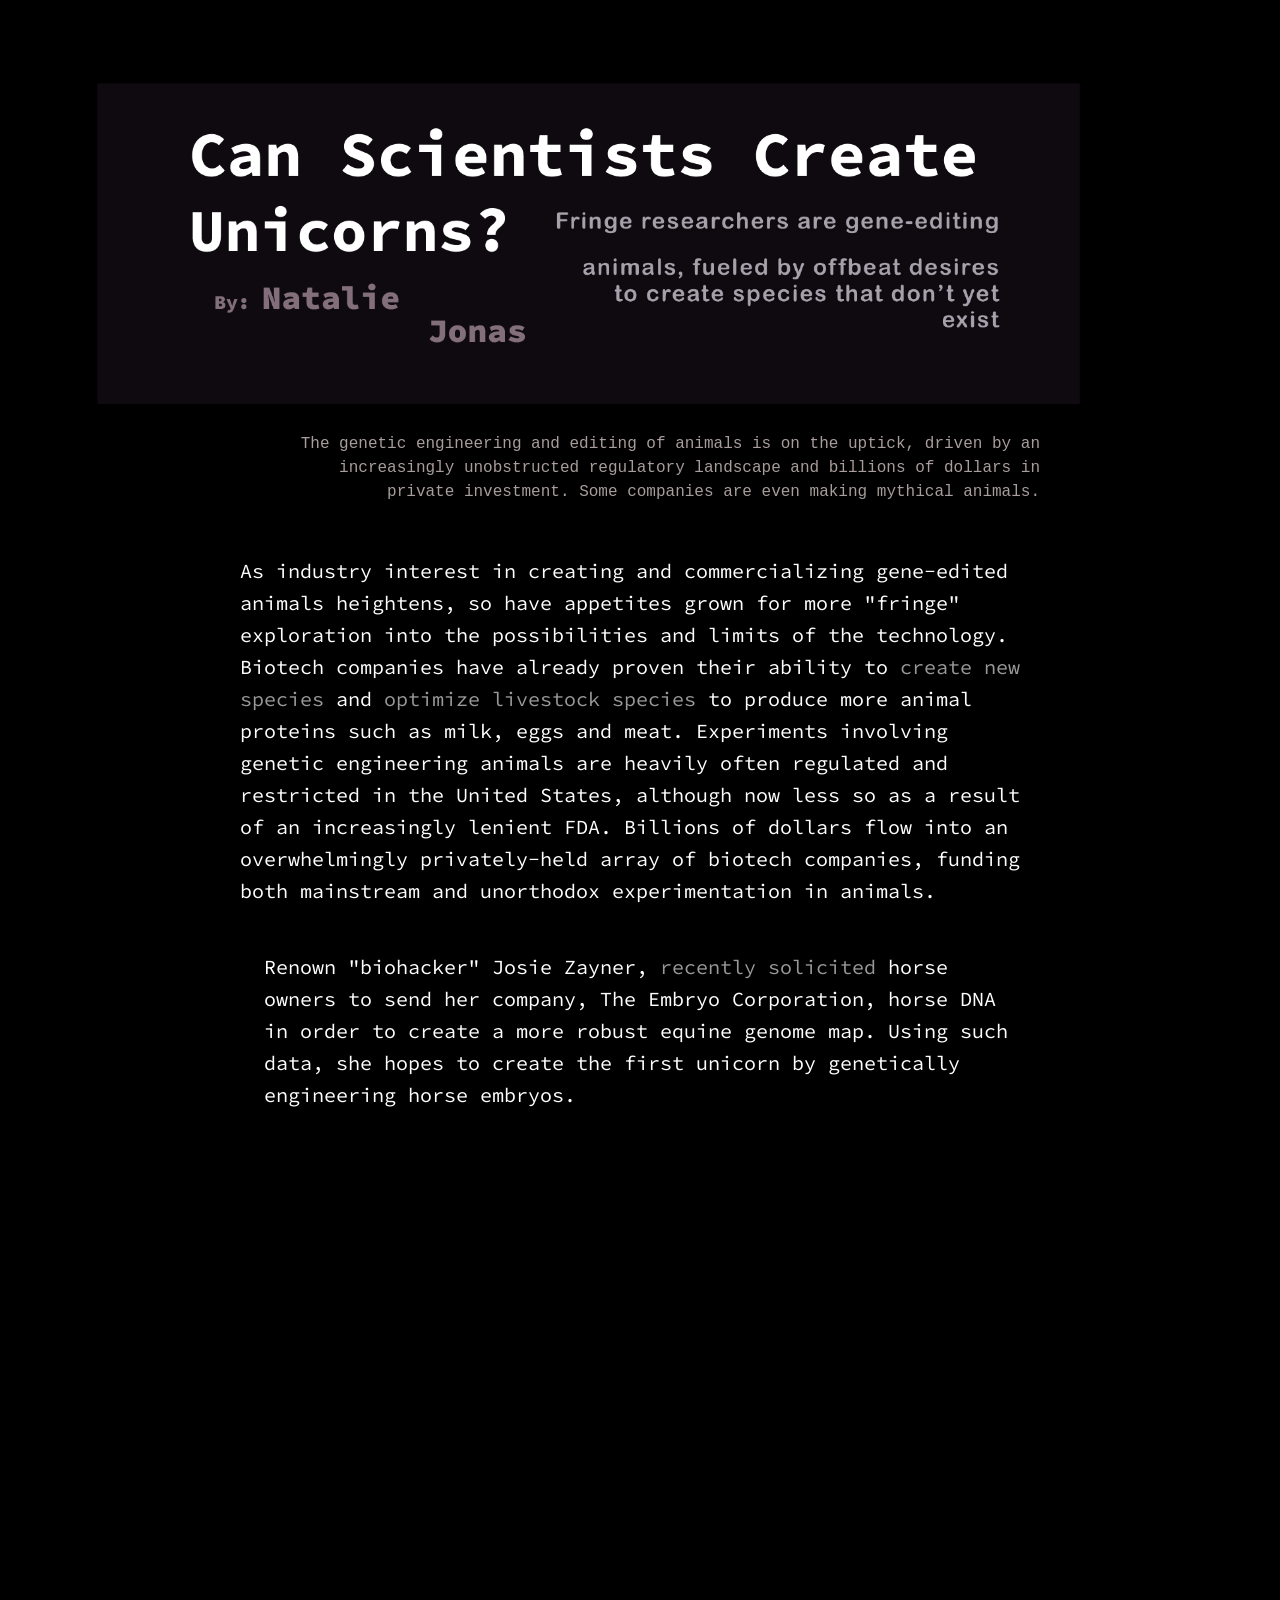
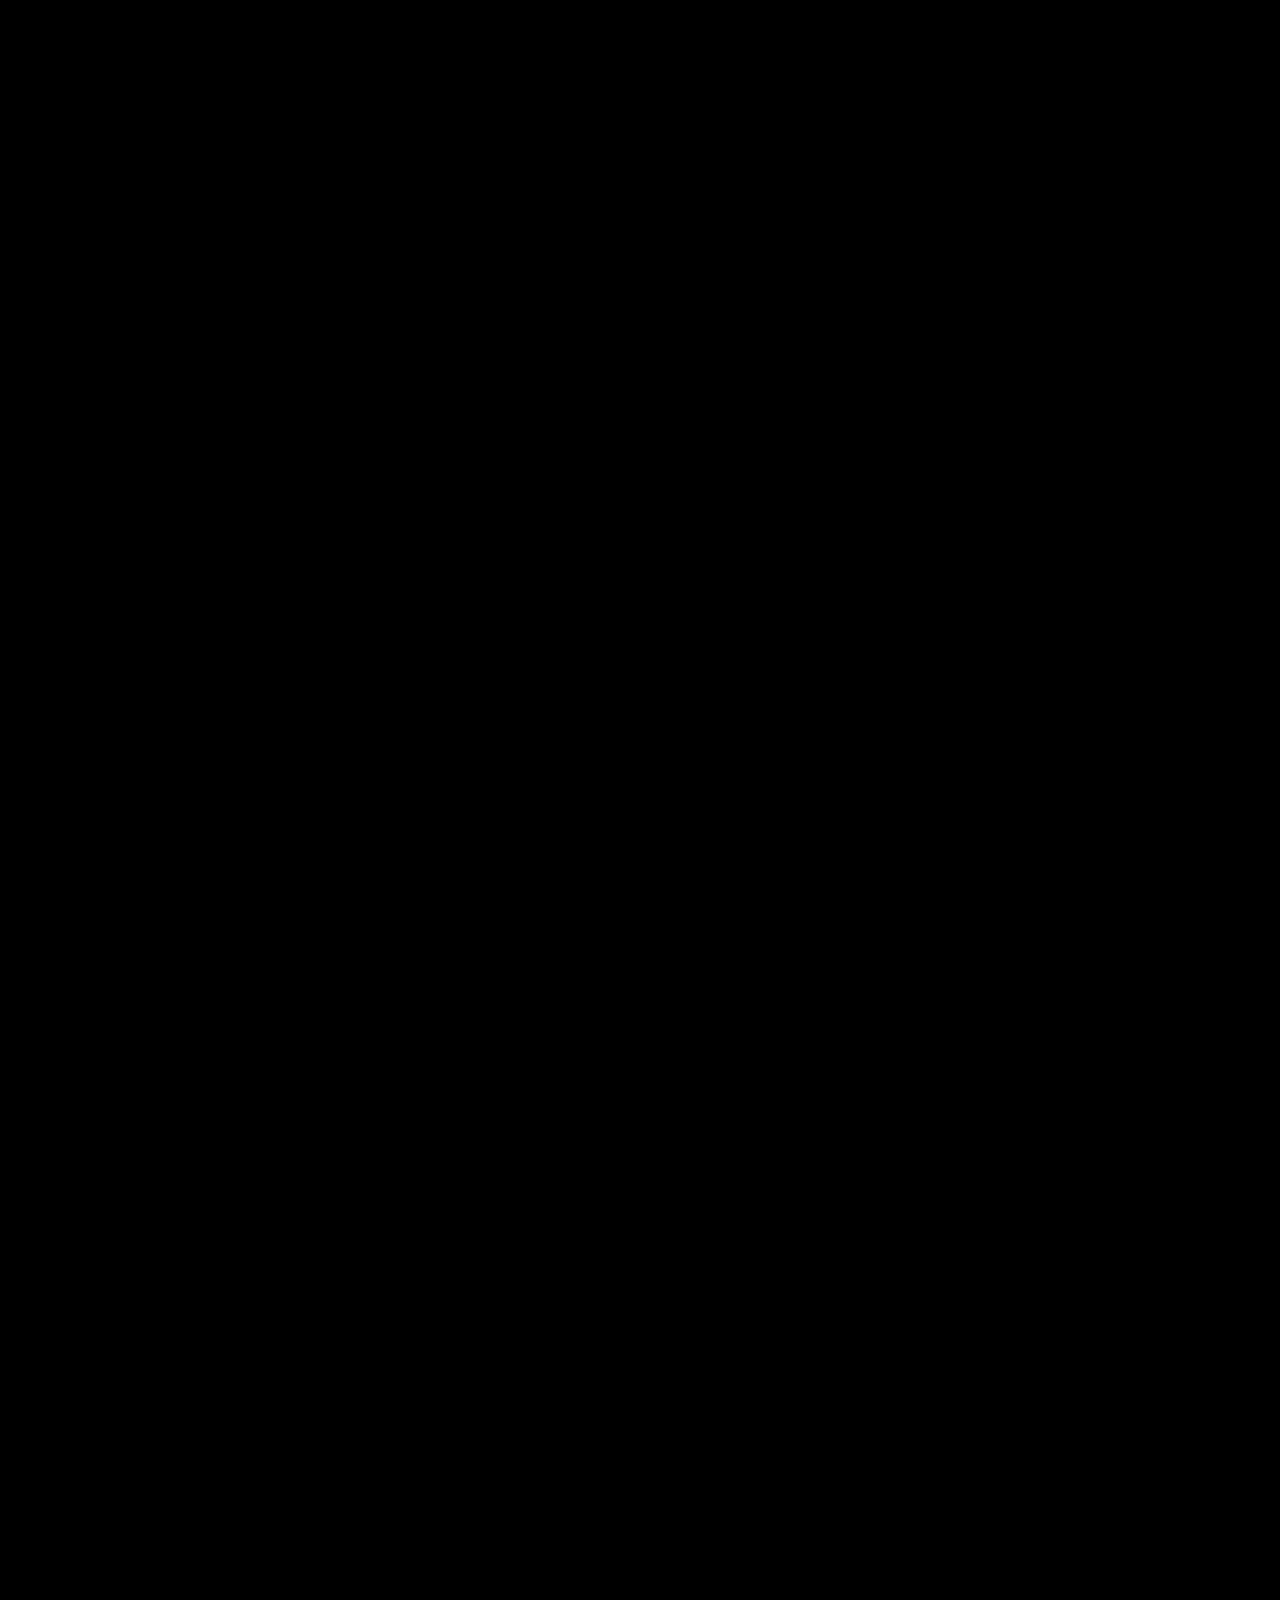
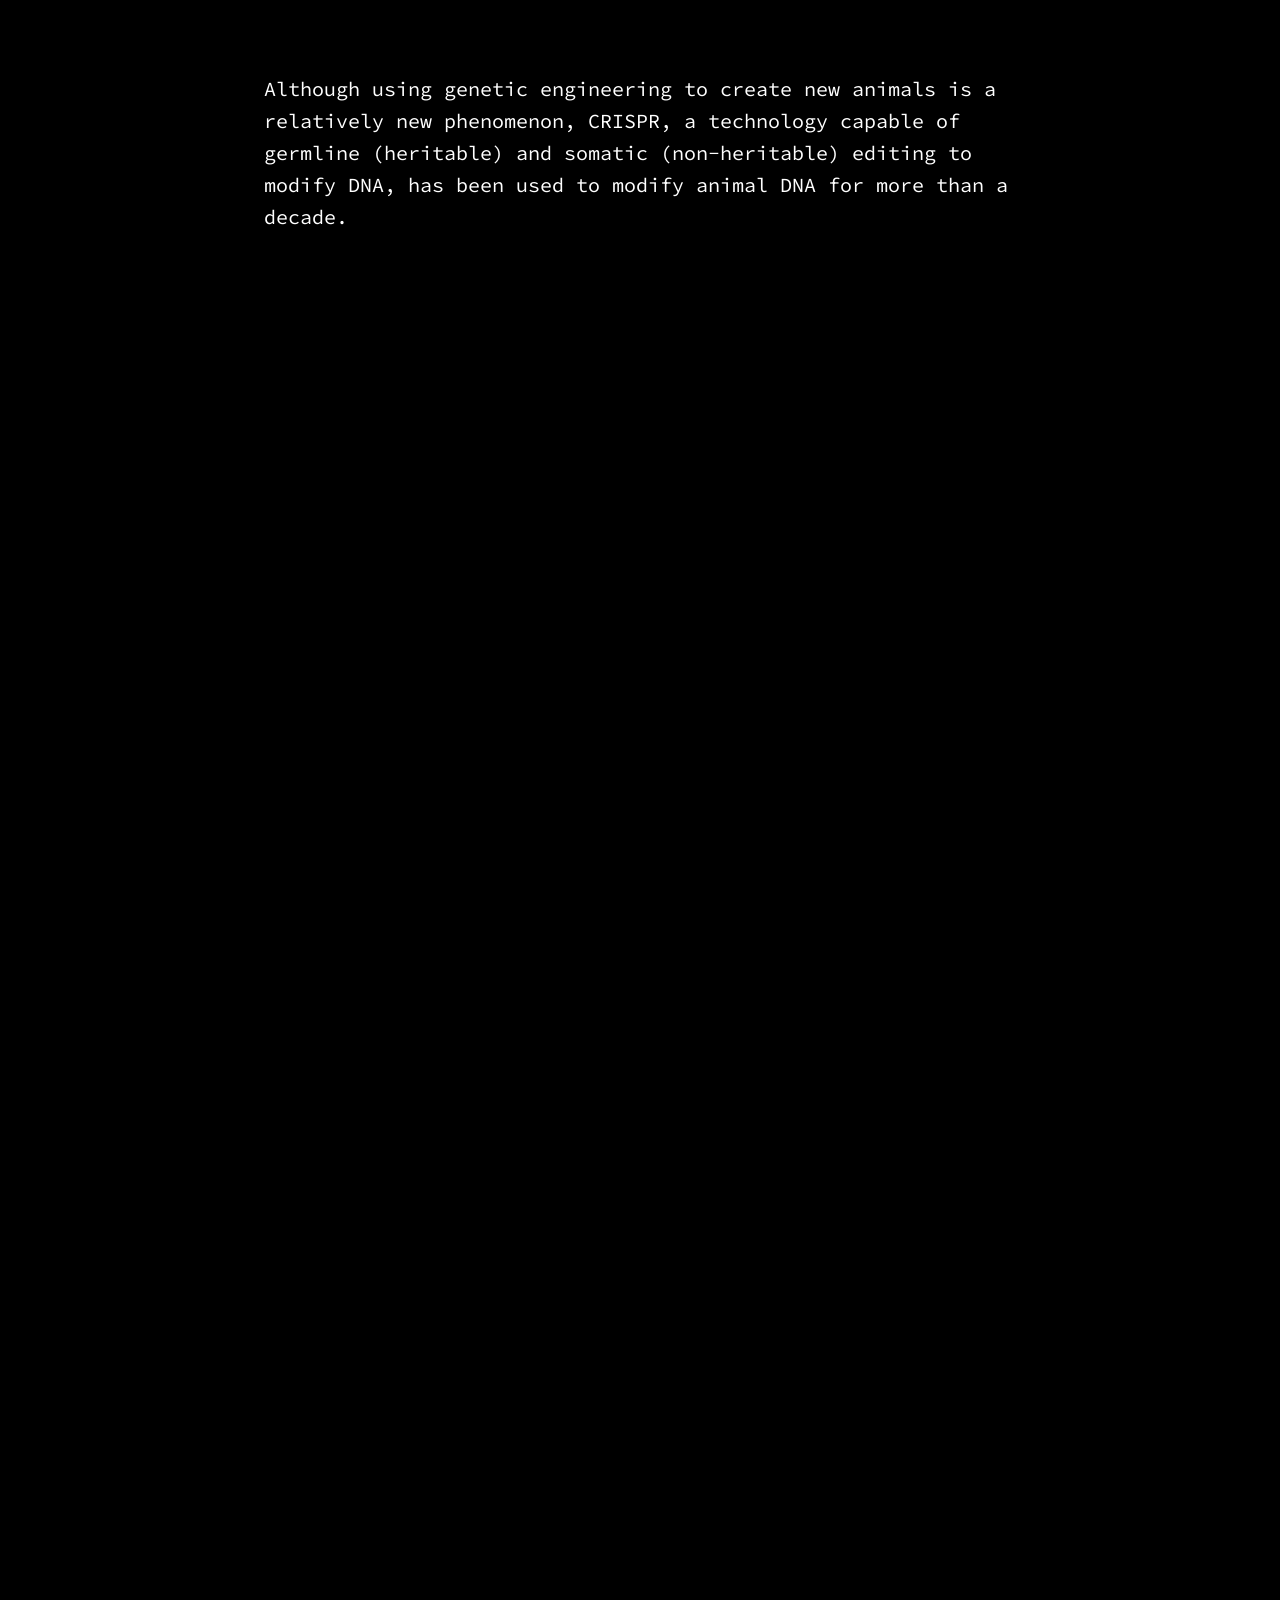
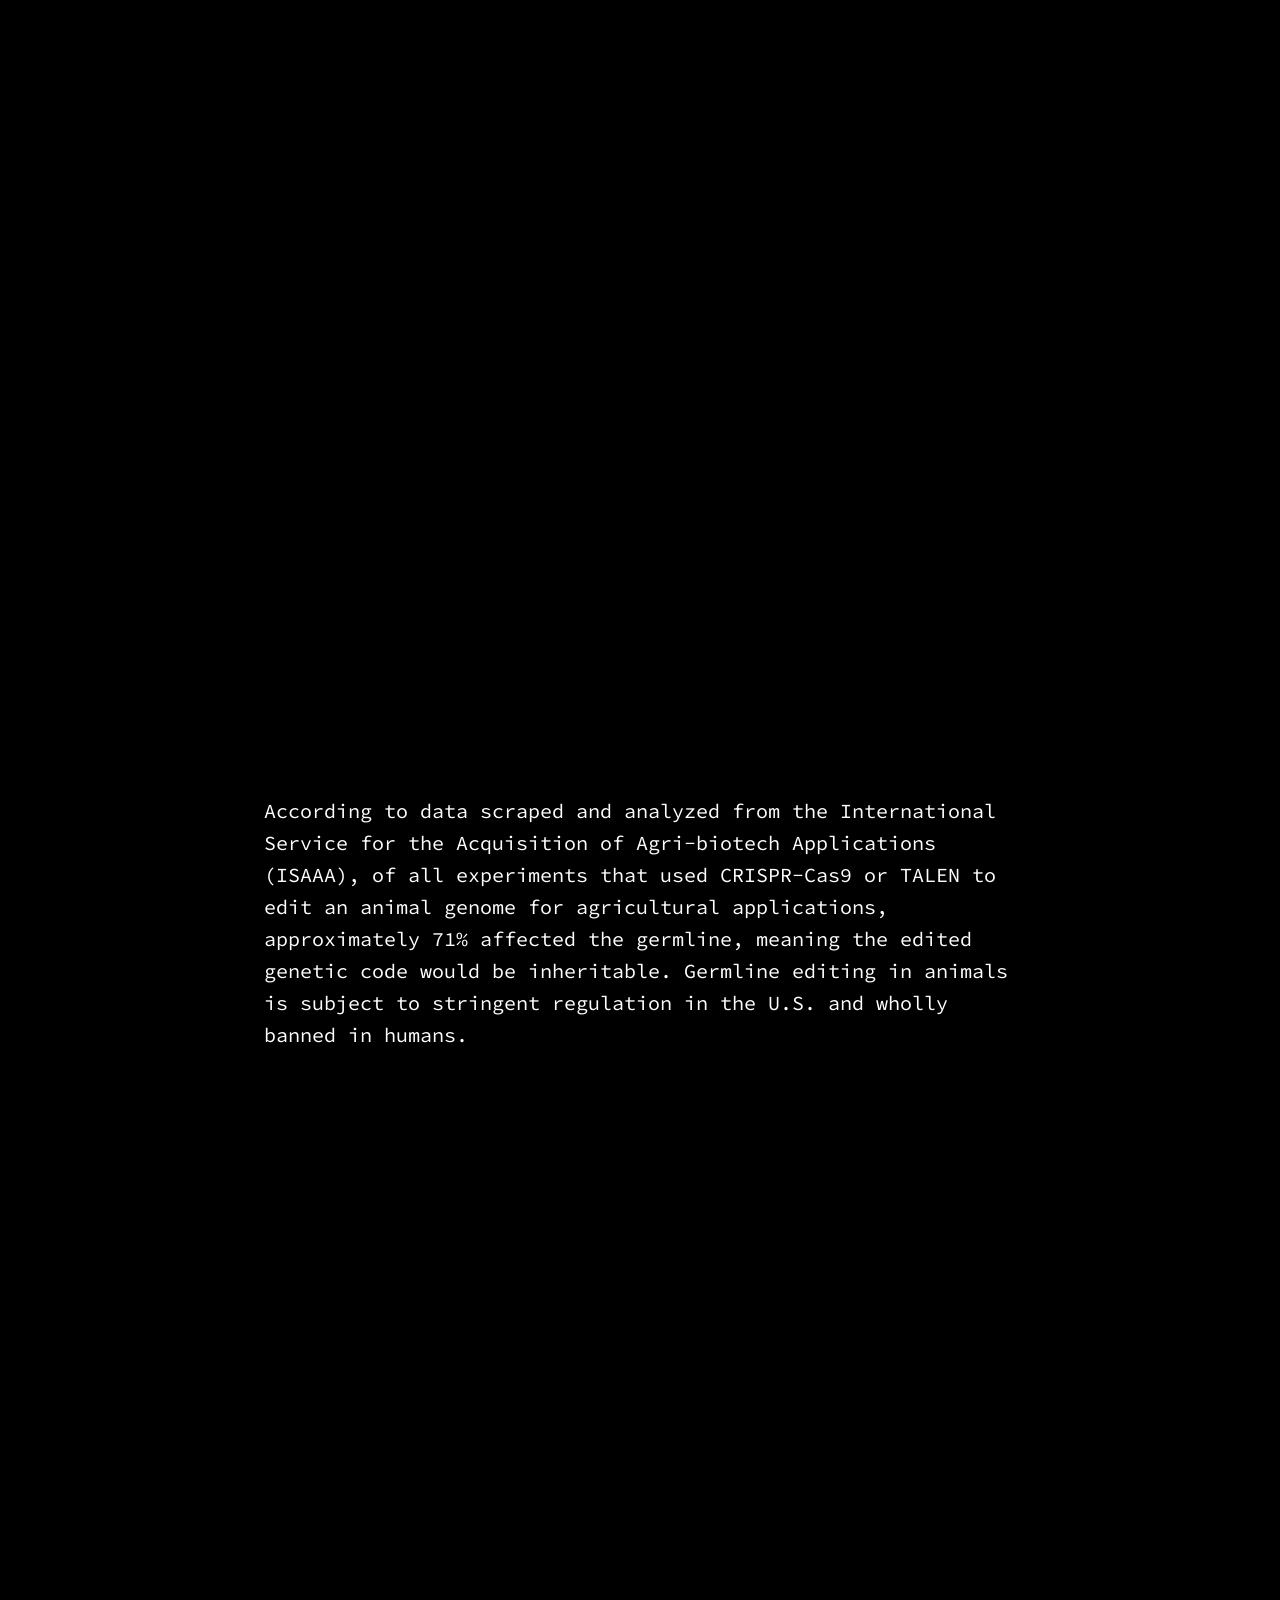
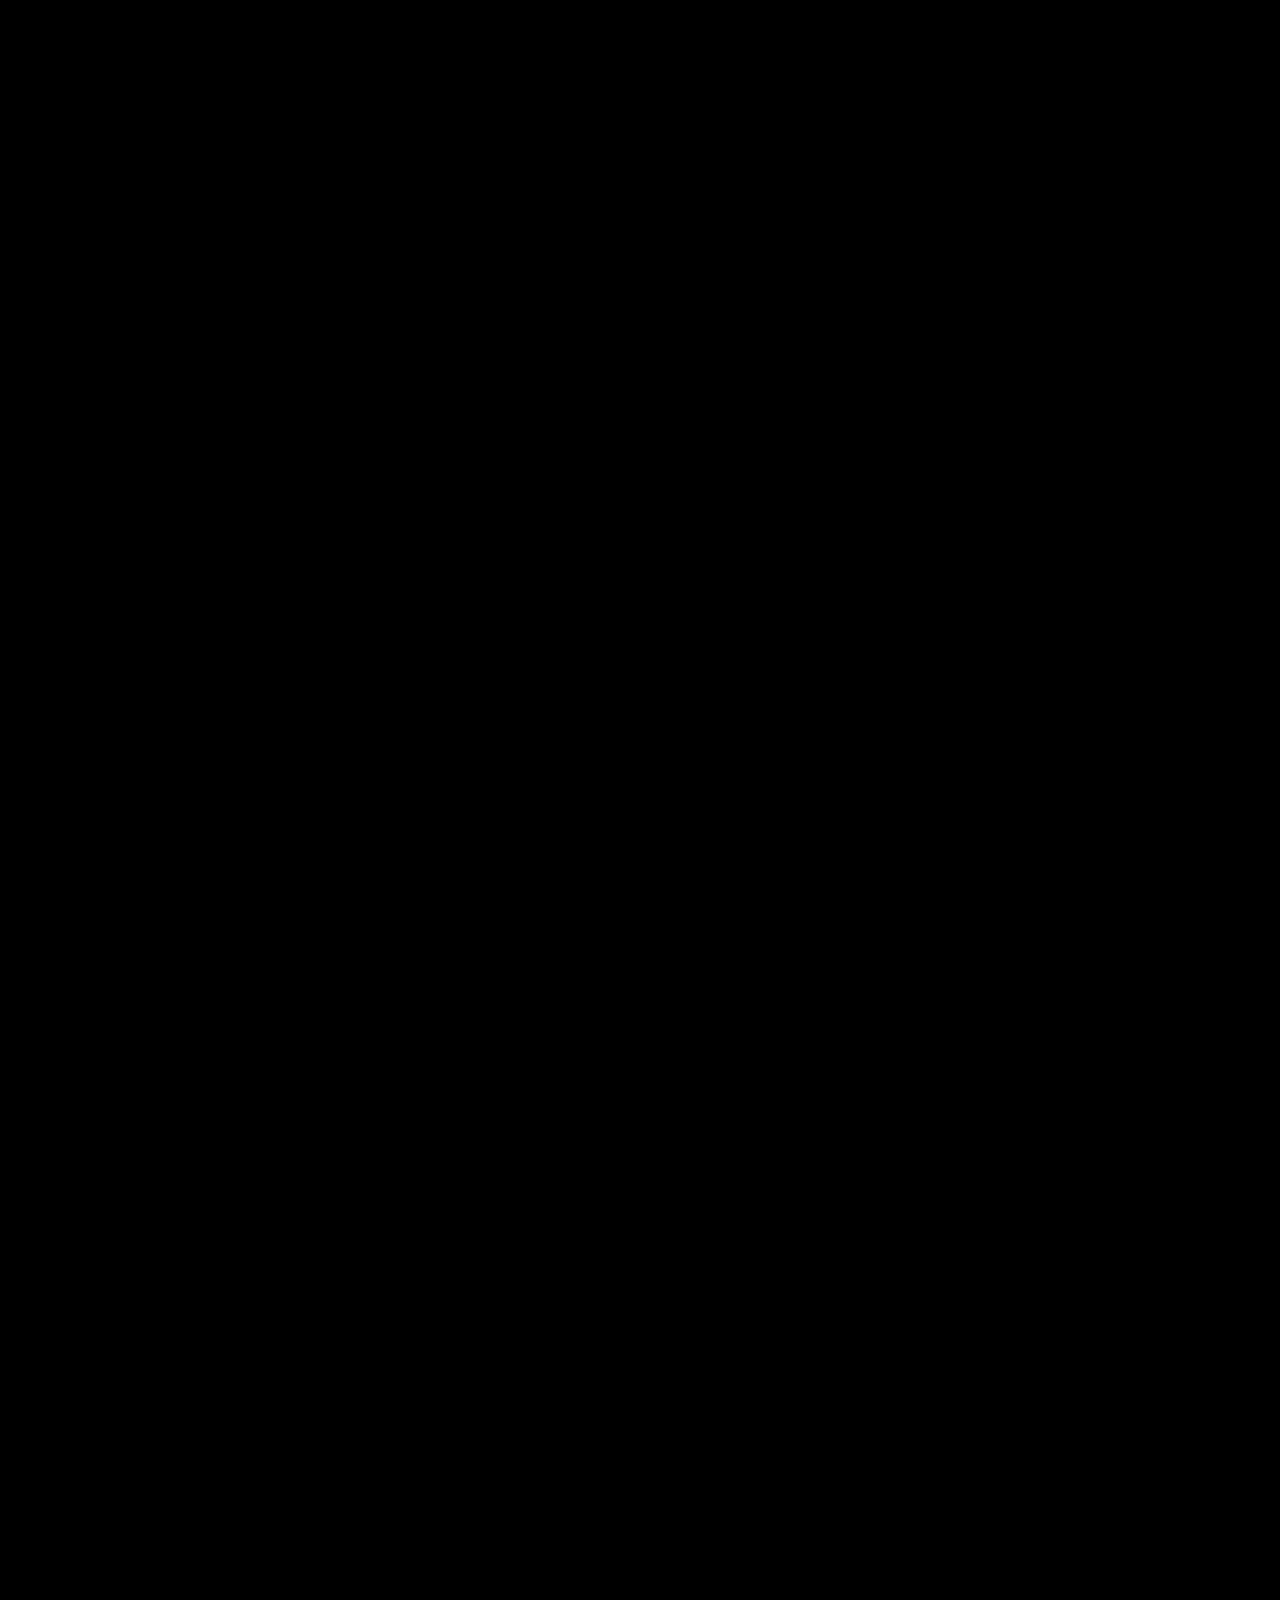
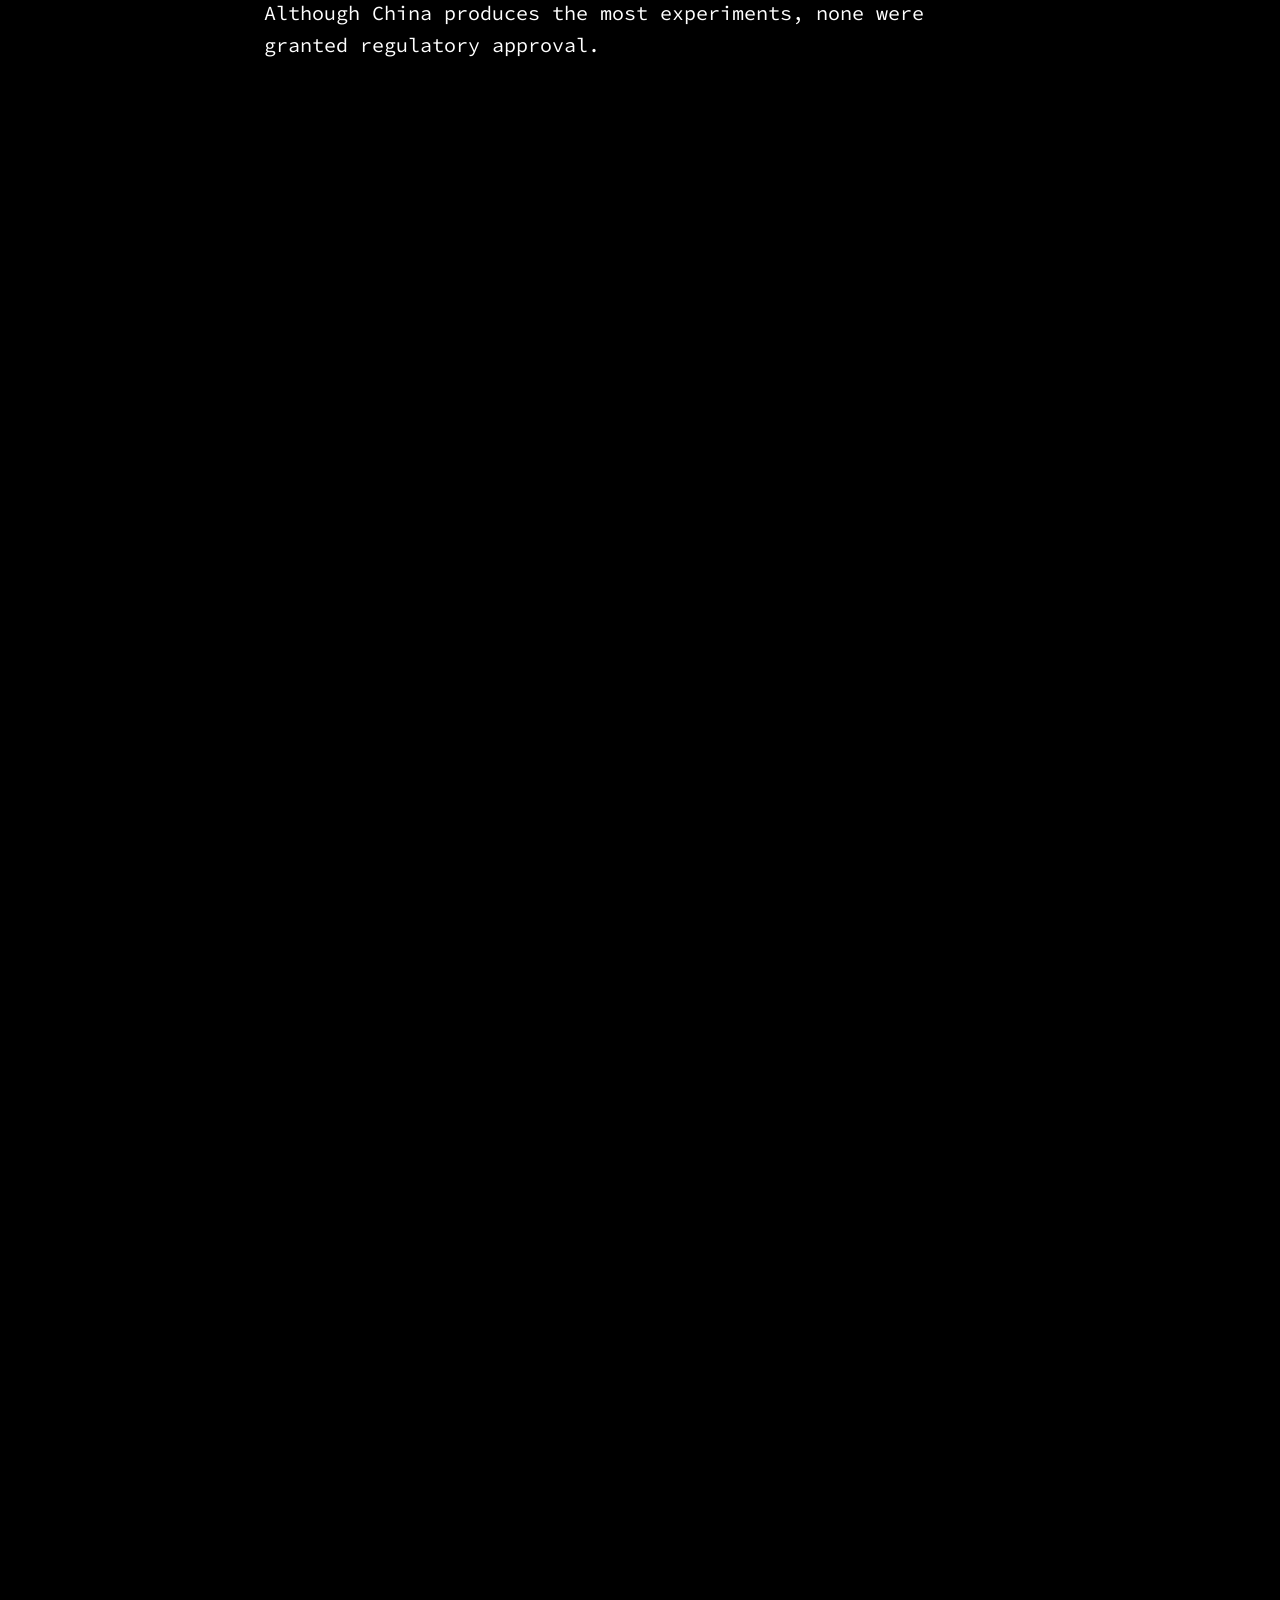
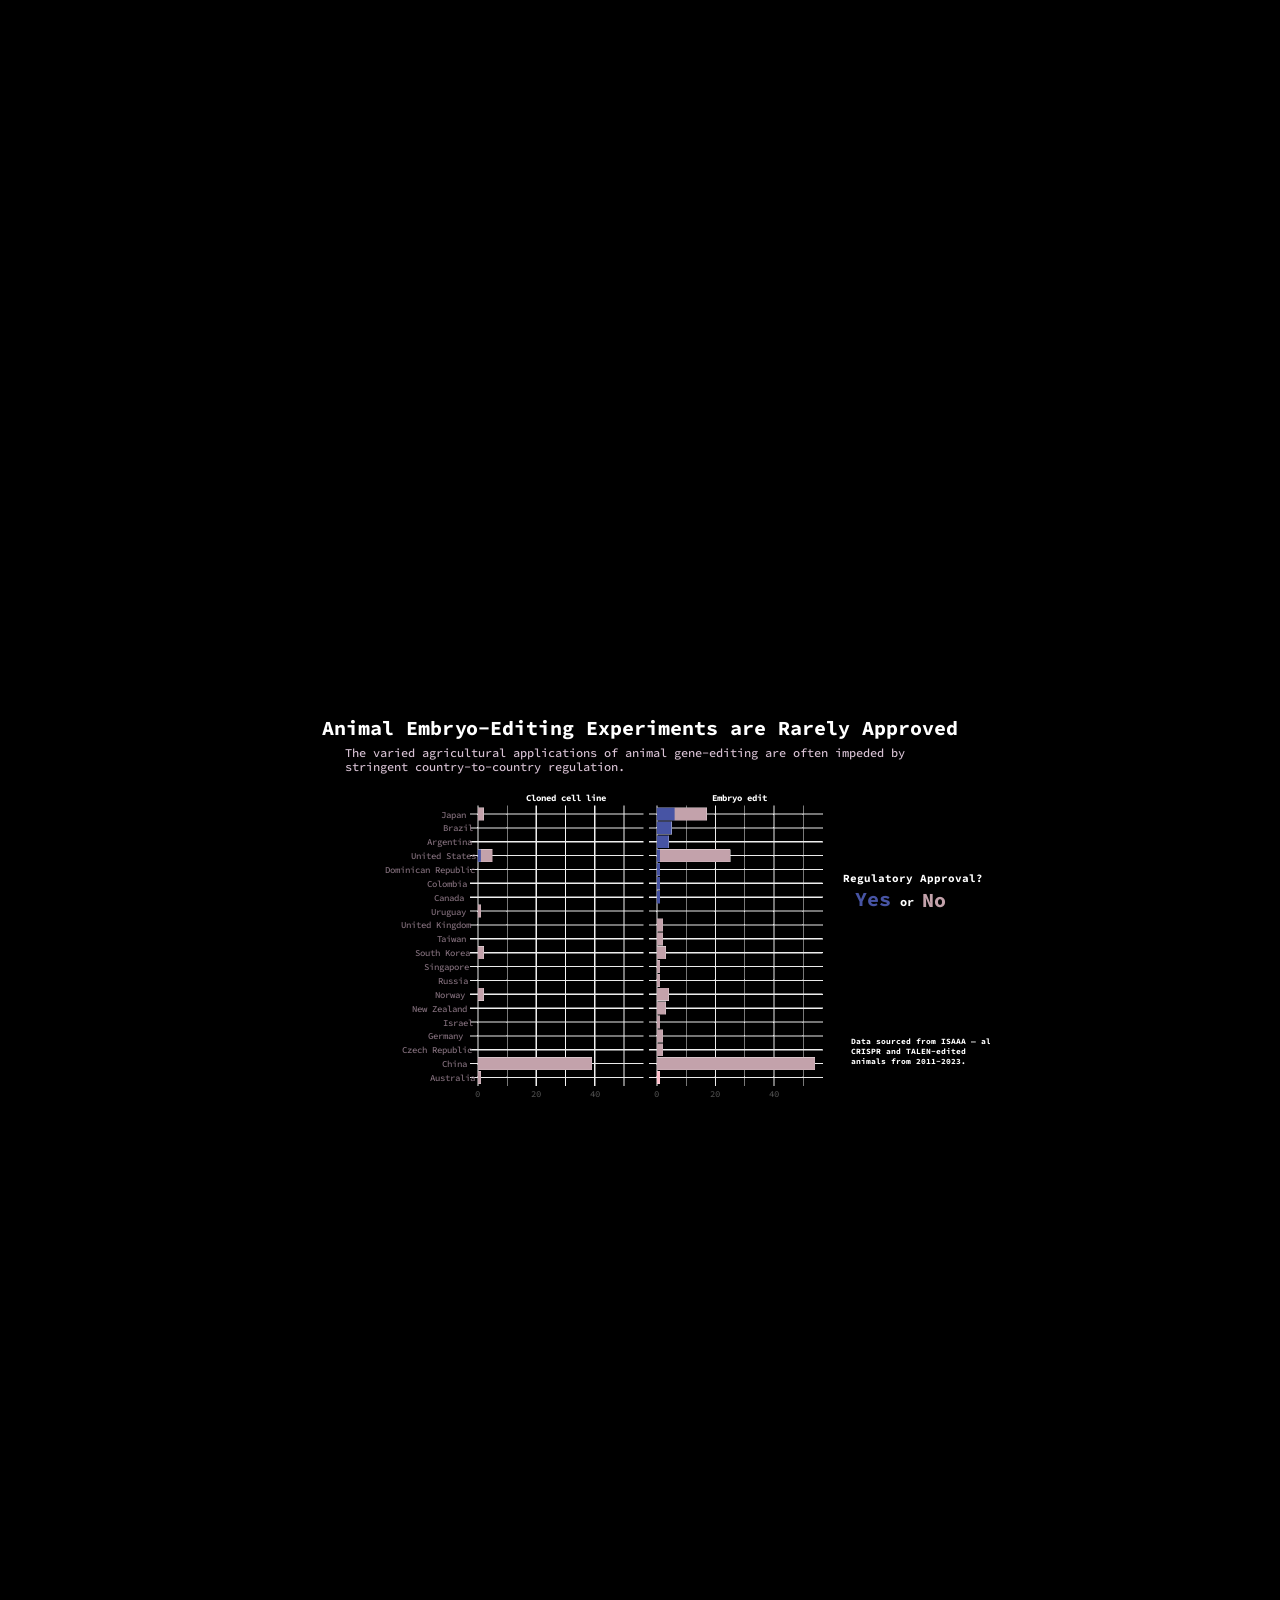
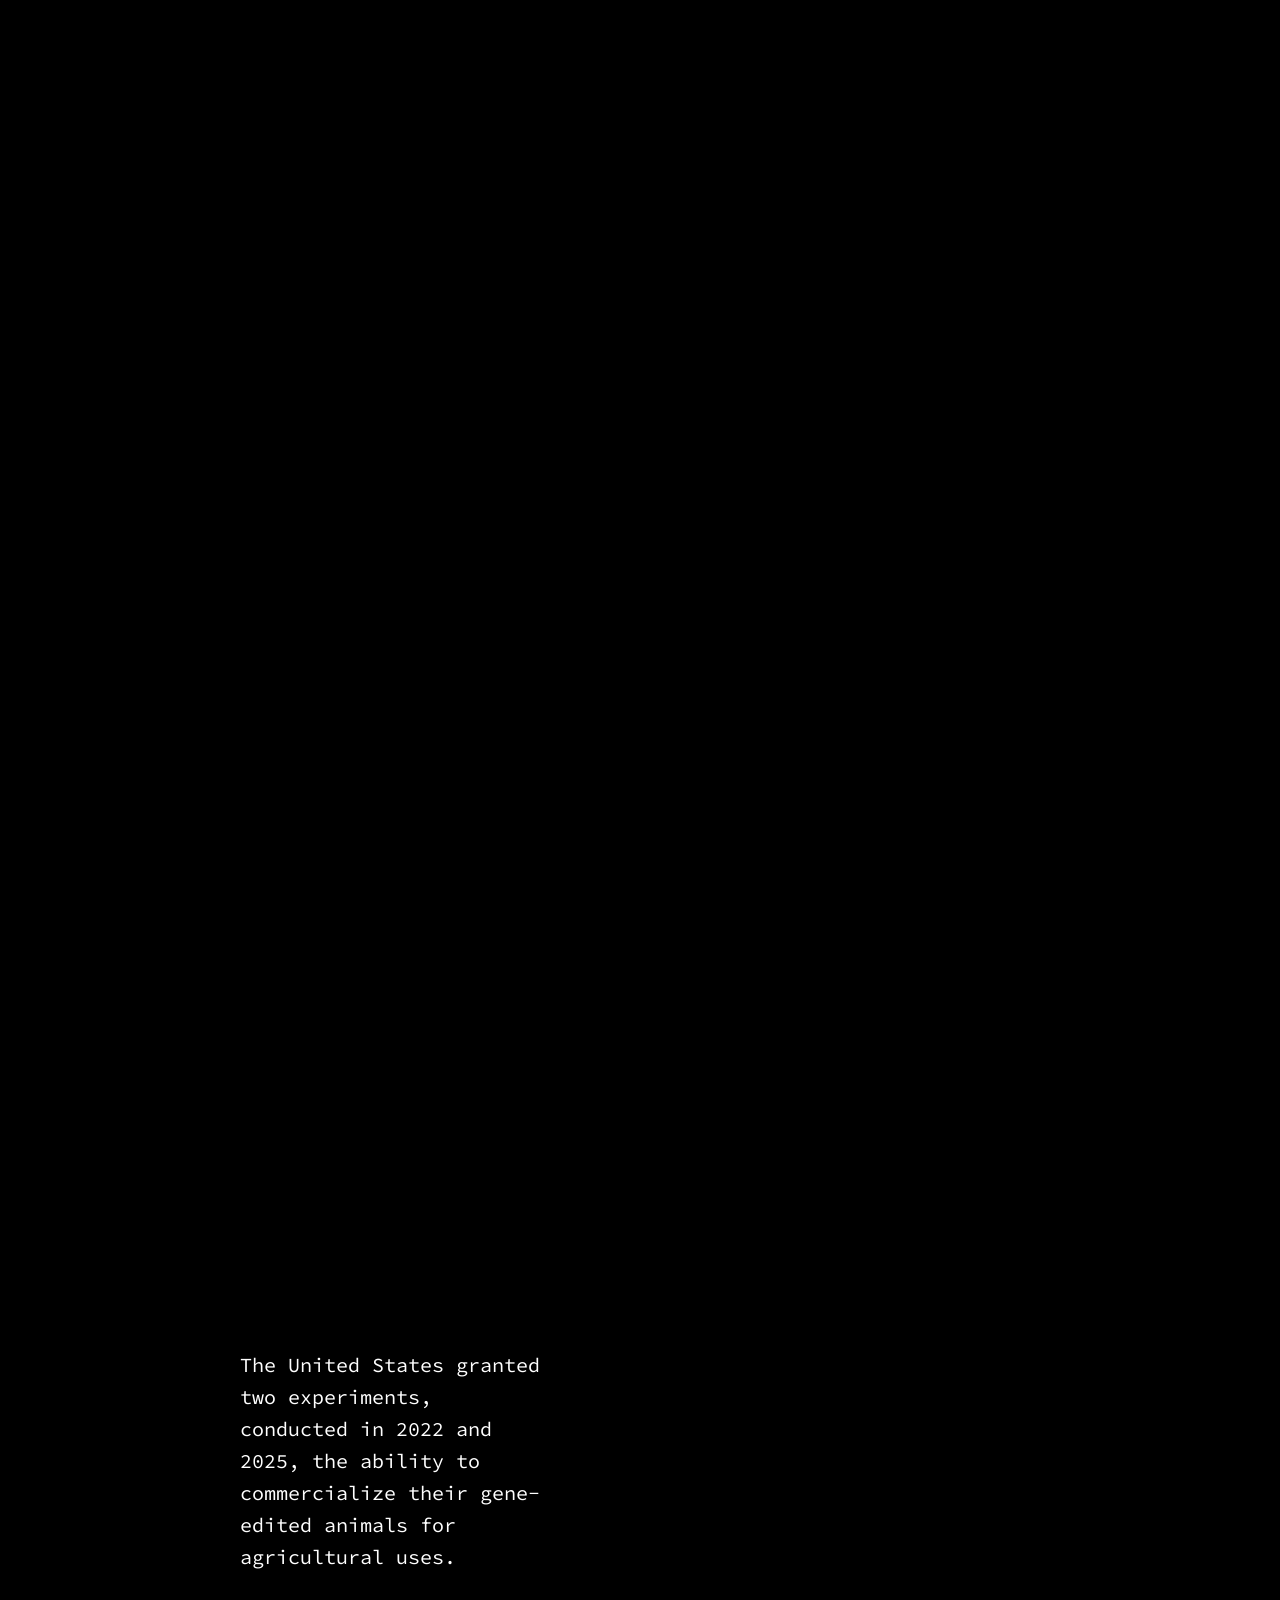
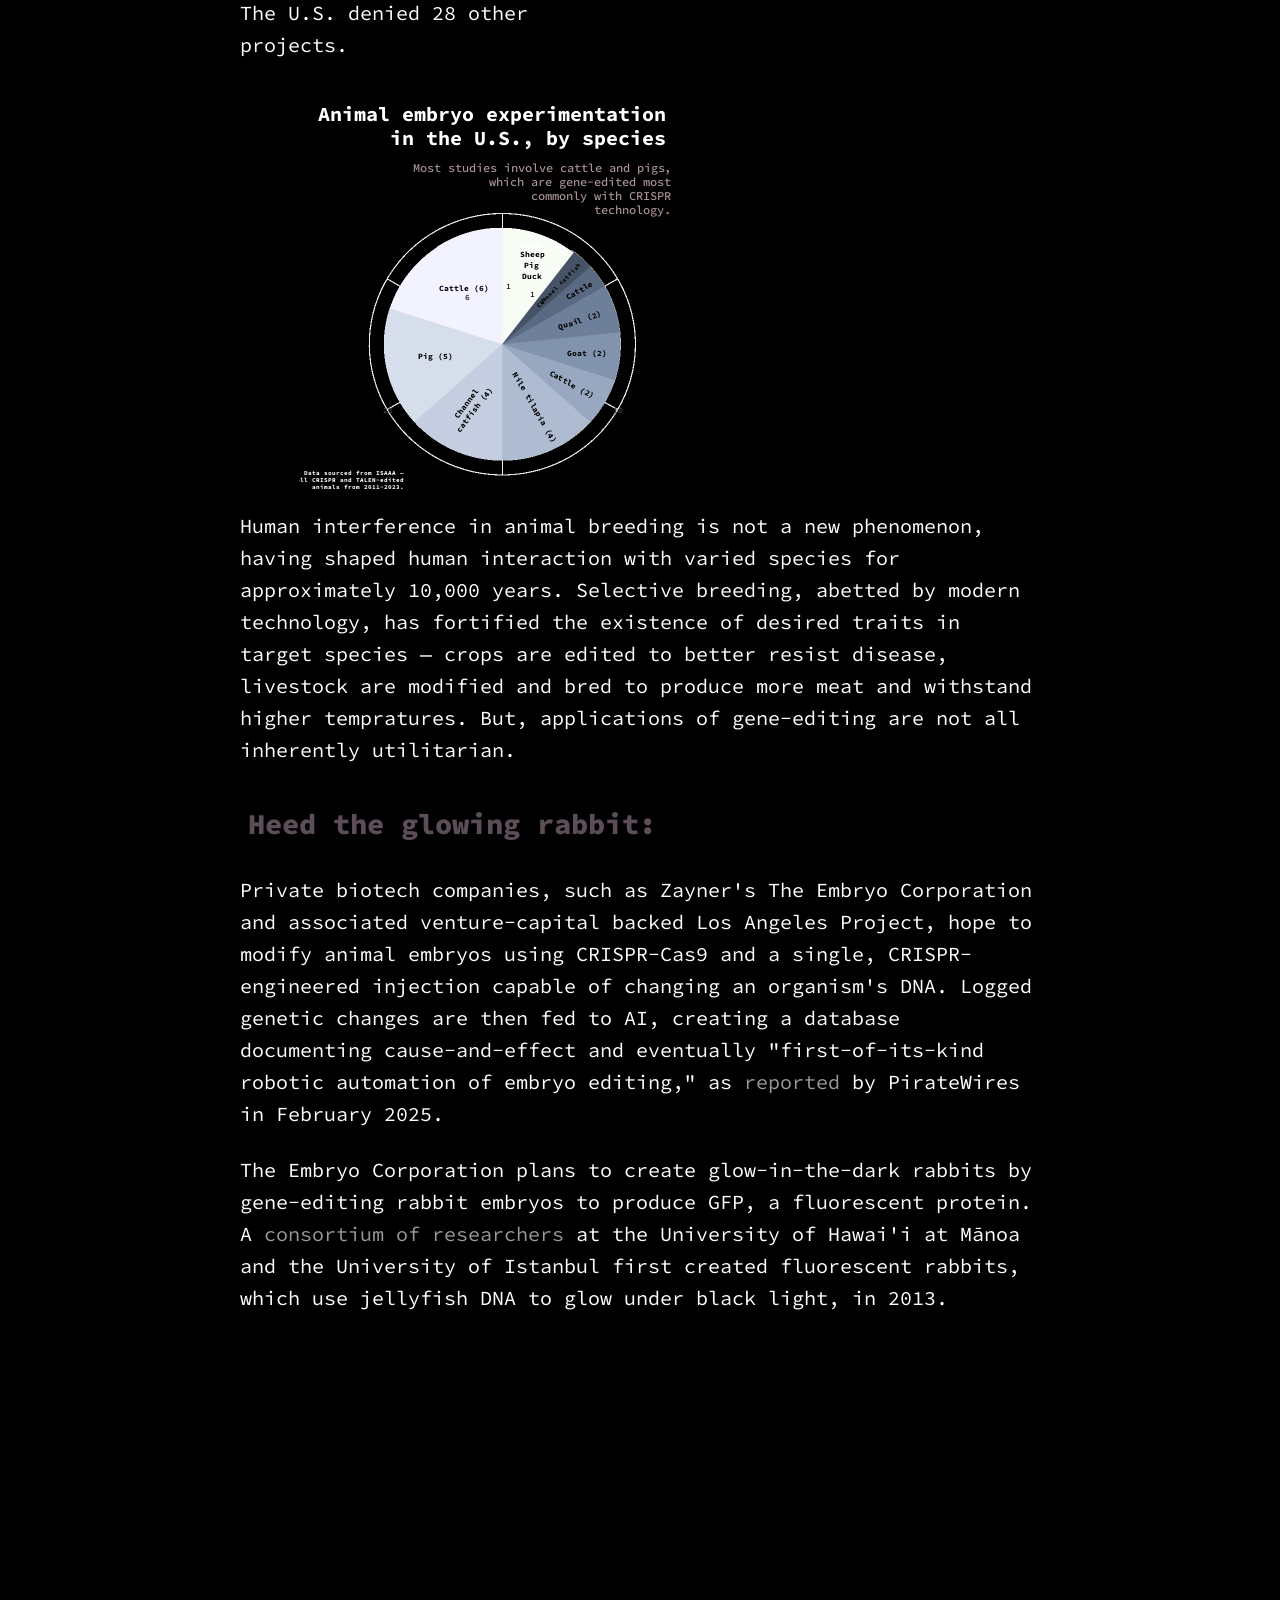
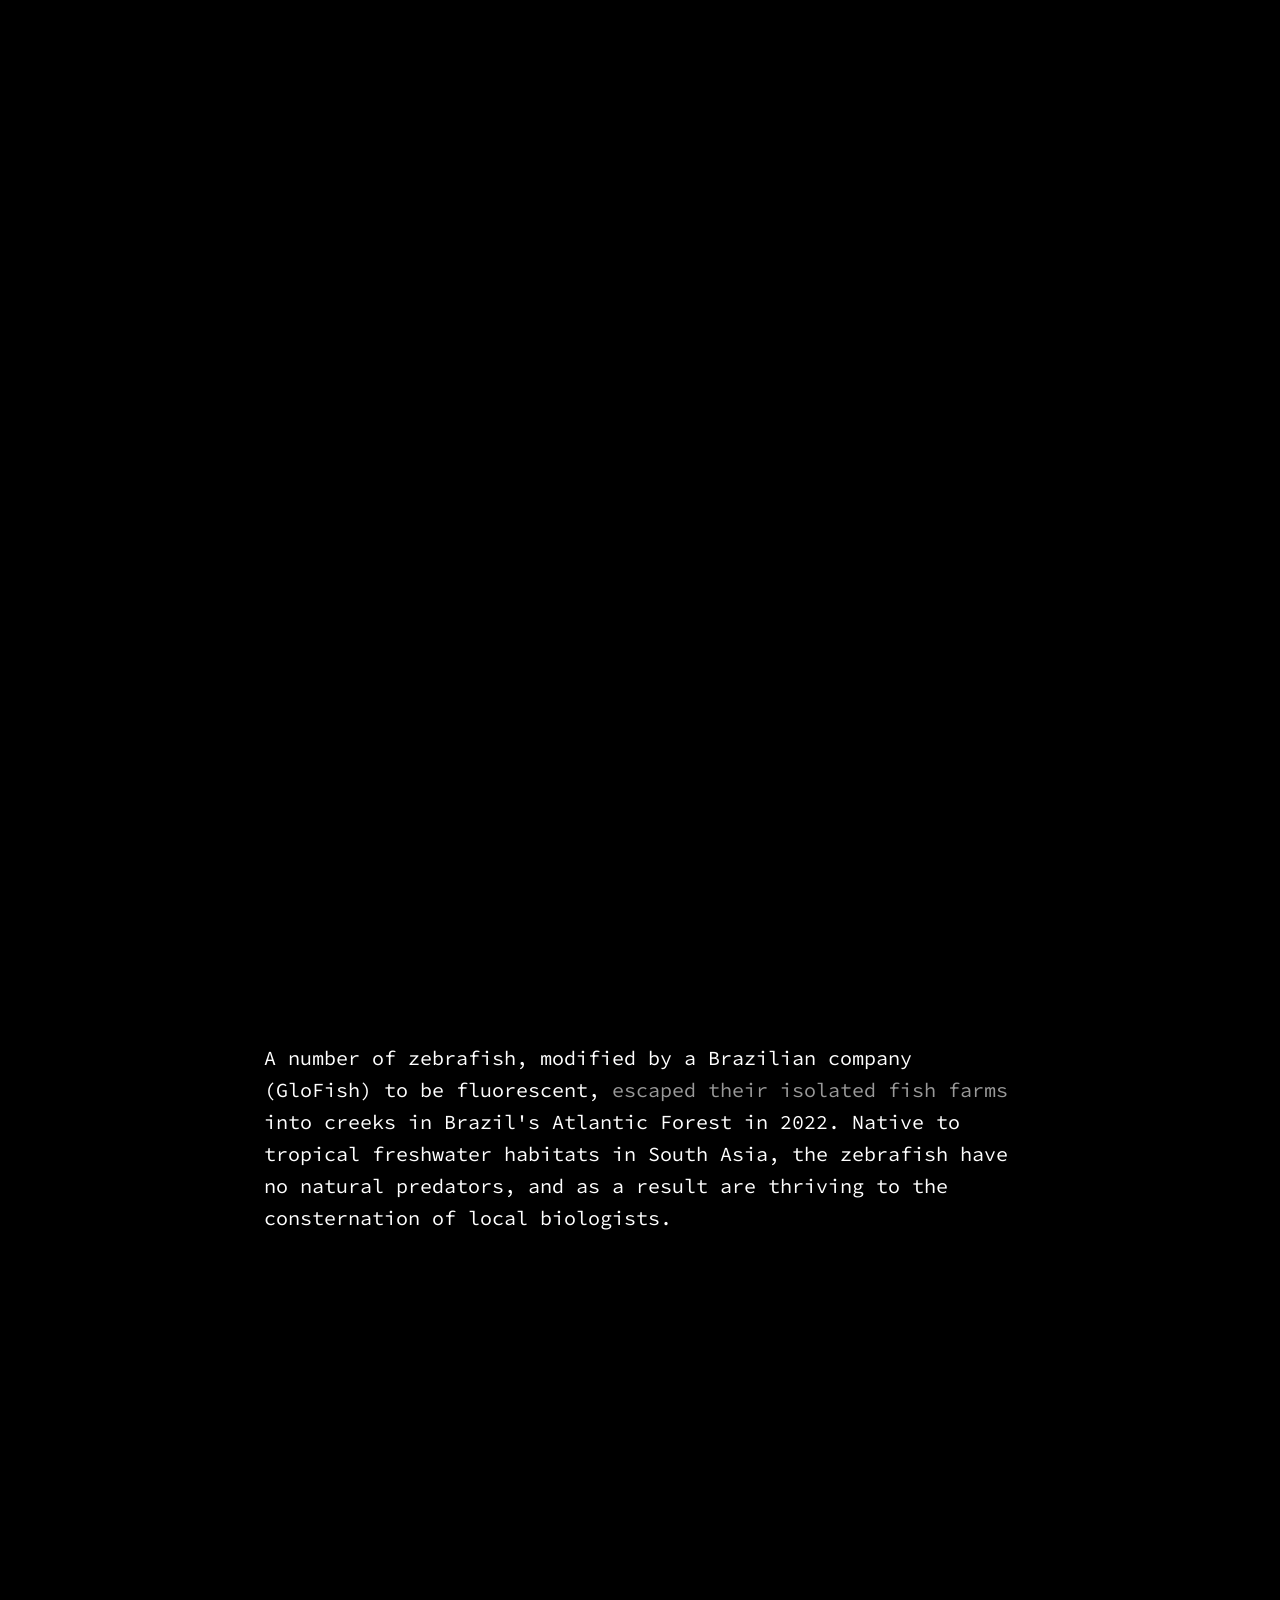
==== commit c793a8c4: "Update index.html" ====
--- a/index.html
+++ b/index.html
@@ -1059,107 +1059,6 @@
 		letter-spacing:-0.04em;
 	}
 	#g-graph3-medium .g-cstyle11 {
-		letter-spacing:-0.019em;
-	}
-	#g-graph3-mobile {
-		position:relative;
-		overflow:hidden;
-	}
-	#g-graph3-mobile p {
-		font-weight:700;
-		line-height:7px;
-		height:auto;
-		filter:alpha(opacity=100);
-		-ms-filter:progid:DXImageTransform.Microsoft.Alpha(Opacity=100);
-		opacity:1;
-		letter-spacing:0em;
-		font-size:6px;
-		text-align:left;
-		color:rgb(206,171,194);
-		text-transform:none;
-		padding-bottom:0;
-		padding-top:0;
-		mix-blend-mode:normal;
-		font-style:normal;
-		position:static;
-	}
-	#g-graph3-mobile .g-pstyle0 {
-		line-height:17px;
-		height:17px;
-		font-size:14px;
-		color:rgb(255,255,255);
-	}
-	#g-graph3-mobile .g-pstyle1 {
-		font-weight:500;
-		line-height:9px;
-		height:9px;
-		font-size:8px;
-		text-align:right;
-		color:rgb(180,180,189);
-	}
-	#g-graph3-mobile .g-pstyle2 {
-		height:7px;
-		text-align:right;
-	}
-	#g-graph3-mobile .g-pstyle3 {
-		line-height:11px;
-		height:11px;
-		font-size:9px;
-		color:rgb(255,255,255);
-	}
-	#g-graph3-mobile .g-pstyle4 {
-		line-height:9px;
-		height:9px;
-		font-size:8px;
-		color:rgb(255,255,255);
-	}
-	#g-graph3-mobile .g-pstyle5 {
-		height:7px;
-		text-align:center;
-	}
-	#g-graph3-mobile .g-pstyle6 {
-		height:7px;
-	}
-	#g-graph3-mobile .g-pstyle7 {
-		line-height:6px;
-		height:6px;
-		font-size:5px;
-		color:rgb(255,255,255);
-	}
-	#g-graph3-mobile .g-cstyle0 {
-		letter-spacing:-0.015em;
-	}
-	#g-graph3-mobile .g-cstyle1 {
-		letter-spacing:-0.02em;
-	}
-	#g-graph3-mobile .g-cstyle2 {
-		letter-spacing:0.024em;
-	}
-	#g-graph3-mobile .g-cstyle3 {
-		letter-spacing:-0.03em;
-	}
-	#g-graph3-mobile .g-cstyle4 {
-		letter-spacing:0.014em;
-	}
-	#g-graph3-mobile .g-cstyle5 {
-		letter-spacing:-0.01em;
-	}
-	#g-graph3-mobile .g-cstyle6 {
-		letter-spacing:-0.024em;
-	}
-	#g-graph3-mobile .g-cstyle7 {
-		letter-spacing:-0.025em;
-	}
-	#g-graph3-mobile .g-cstyle8 {
-		letter-spacing:-0.14em;
-	}
-	#g-graph3-mobile .g-cstyle9 {
-		letter-spacing:0.029em;
-	}
-	#g-graph3-mobile .g-cstyle10 {
-		letter-spacing:-0.04em;
-	}
-	#g-graph3-mobile .g-cstyle11 {
 		letter-spacing:-0.019em;
 	}
 
@@ -2295,894 +2194,13 @@
         <div class="step" id="step-graph">
 
         <div class="graphic-pin">
-            <!-- Generated by ai2html v0.102.1 - 2026-04-24 11:06 -->
+            <!-- Generated by ai2html v0.102.1 - 2026-04-26 12:56 -->
 <!-- ai file: graph3.ai -->
 <div id="graph3" style="position:absolute;top:0;left:0;width:100%;opacity:0;">
-<div id="g-graph3-box" class="ai2html">
-
-	<!-- Artboard: full -->
-	<div id="g-graph3-full" class="g-artboard" style="width:700px; height:425px;" data-aspect-ratio="1.647" data-min-width="700">
-<div style=""></div>
-		<img id="g-graph3-full-img" class="g-aiImg" alt="" src="ai2html-output/graph3-full.jpg"/>
-		<div id="g-ai0-1" class="g-ai2html-settings g-aiAbs g-aiPointText" style="top:12.463%;margin-top:-35px;left:4.9381%;width:570px;">
-			<p class="g-pstyle0">Researchers are editing the <span class="g-cstyle0">m</span><span class="g-cstyle1">y</span>ostatin gen<span class="g-cstyle0">e (MSTN)</span>, </p>
-			<p class="g-pstyle0">associated with meat tende<span class="g-cstyle2">r</span>ness and </p>
-			<p class="g-pstyle0">musculature, in animals</p>
-		</div>
-		<div id="g-ai0-2" class="g-ai2html-settings g-aiAbs g-aiPointText" style="top:20.5694%;margin-top:-31.4px;right:0.0254%;width:411px;">
-			<p class="g-pstyle1"> </p>
-			<p class="g-pstyle1">Appr<span class="g-cstyle3">o</span>ximately 32% of all <span class="g-cstyle3">e</span>xpe<span class="g-cstyle4">r</span>iments sc<span class="g-cstyle5">r</span>aped from ISAAA i<span class="g-cstyle1">n</span><span class="g-cstyle6">v</span>ol<span class="g-cstyle7">v</span>ed </p>
-			<p class="g-pstyle1">editing the MSTN gen<span class="g-cstyle0">e</span>, where myostatin is encoded. </p>
-			<p>&nbsp;</p>
-			<p class="g-pstyle1">Only 8 experiments ewceived regulatory approval.</p>
-		</div>
-		<div id="g-ai0-3" class="g-ai2html-settings g-aiAbs g-aiPointText" style="top:30.7202%;margin-top:-6.6px;right:78.3773%;width:94px;">
-			<p class="g-pstyle2"><span class="g-cstyle8">Y</span>ell<span class="g-cstyle0">o</span>w catfish</p>
-		</div>
-		<div id="g-ai0-4" class="g-ai2html-settings g-aiAbs g-aiPointText" style="top:33.3085%;margin-top:-6.6px;right:78.859%;width:48px;">
-			<p class="g-pstyle2">Sheep</p>
-		</div>
-		<div id="g-ai0-5" class="g-ai2html-settings g-aiAbs g-aiPointText" style="top:36.132%;margin-top:-6.6px;right:78.859%;width:48px;">
-			<p class="g-pstyle2">Sheep</p>
-		</div>
-		<div id="g-ai0-6" class="g-ai2html-settings g-aiAbs g-aiPointText" style="top:39.1908%;margin-top:-6.6px;right:78.3461%;width:90px;">
-			<p class="g-pstyle2">Red sea bream</p>
-		</div>
-		<div id="g-ai0-7" class="g-ai2html-settings g-aiAbs g-aiPointText" style="top:41.7791%;margin-top:-6.6px;right:78.5815%;width:53px;">
-			<p class="g-pstyle2">Ra<span class="g-cstyle5">b</span>bit</p>
-		</div>
-		<div id="g-ai0-8" class="g-ai2html-settings g-aiAbs g-aiPointText" style="top:42.3051%;margin-top:-7.8px;left:84.5686%;width:54px;">
-			<p class="g-pstyle3">Count</p>
-		</div>
-		<div id="g-ai0-9" class="g-ai2html-settings g-aiAbs g-aiPointText" style="top:44.6026%;margin-top:-6.6px;right:78.4498%;width:48px;">
-			<p class="g-pstyle2">Quail</p>
-		</div>
-		<div id="g-ai0-10" class="g-ai2html-settings g-aiAbs g-aiPointText" style="top:47.6614%;margin-top:-6.6px;right:78.557%;width:38px;">
-			<p class="g-pstyle2">Pig</p>
-		</div>
-		<div id="g-ai0-11" class="g-ai2html-settings g-aiAbs g-aiPointText" style="top:48.8379%;margin-top:-6.6px;left:85.6447%;width:27px;">
-			<p class="g-pstyle4">7</p>
-		</div>
-		<div id="g-ai0-12" class="g-ai2html-settings g-aiAbs g-aiPointText" style="top:50.2497%;margin-top:-6.6px;right:78.557%;width:38px;">
-			<p class="g-pstyle2">Pig</p>
-		</div>
-		<div id="g-ai0-13" class="g-ai2html-settings g-aiAbs g-aiPointText" style="top:53.5438%;margin-top:-6.6px;right:77.9615%;width:53px;">
-			<p class="g-pstyle2">Oyster</p>
-		</div>
-		<div id="g-ai0-14" class="g-ai2html-settings g-aiAbs g-aiPointText" style="top:56.6692%;margin-top:-11.8px;right:79.171%;width:53px;">
-			<p class="g-pstyle2">      </p>
-			<p class="g-pstyle2">    </p>
-		</div>
-		<div id="g-ai0-15" class="g-ai2html-settings g-aiAbs g-aiPointText" style="top:56.3673%;margin-top:-6.6px;right:77.9152%;width:95px;">
-			<p class="g-pstyle2">Oli<span class="g-cstyle6">v</span>e flounder</p>
-		</div>
-		<div id="g-ai0-16" class="g-ai2html-settings g-aiAbs g-aiPointText" style="top:58.2497%;margin-top:-6.6px;right:79.1665%;width:74px;">
-			<p class="g-pstyle2">          </p>
-		</div>
-		<div id="g-ai0-17" class="g-ai2html-settings g-aiAbs g-aiPointText" style="top:58.9555%;margin-top:-6.6px;right:77.9636%;width:85px;">
-			<p class="g-pstyle2">Nile tilapia</p>
-		</div>
-		<div id="g-ai0-18" class="g-ai2html-settings g-aiAbs g-aiPointText" style="top:61.7791%;margin-top:-6.6px;right:78.1516%;width:48px;">
-			<p class="g-pstyle2">Horse</p>
-		</div>
-		<div id="g-ai0-19" class="g-ai2html-settings g-aiAbs g-aiPointText" style="top:63.1908%;margin-top:-6.6px;left:85.7009%;width:27px;">
-			<p class="g-pstyle4">1</p>
-		</div>
-		<div id="g-ai0-20" class="g-ai2html-settings g-aiAbs g-aiPointText" style="top:64.8379%;margin-top:-6.6px;right:77.923%;width:43px;">
-			<p class="g-pstyle2">Goat</p>
-		</div>
-		<div id="g-ai0-21" class="g-ai2html-settings g-aiAbs g-aiPointText" style="top:67.4261%;margin-top:-6.6px;right:77.923%;width:43px;">
-			<p class="g-pstyle2">Goat</p>
-		</div>
-		<div id="g-ai0-22" class="g-ai2html-settings g-aiAbs g-aiPointText" style="top:70.4849%;margin-top:-6.6px;right:77.9174%;width:43px;">
-			<p class="g-pstyle2">Duck</p>
-		</div>
-		<div id="g-ai0-23" class="g-ai2html-settings g-aiAbs g-aiPointText" style="top:72.3673%;margin-top:-6.6px;right:79.0973%;width:64px;">
-			<p class="g-pstyle2">        </p>
-		</div>
-		<div id="g-ai0-24" class="g-ai2html-settings g-aiAbs g-aiPointText" style="top:73.3085%;margin-top:-6.6px;right:77.7889%;width:80px;">
-			<p class="g-pstyle2">Common Ca<span class="g-cstyle9">r</span>p</p>
-		</div>
-		<div id="g-ai0-25" class="g-ai2html-settings g-aiAbs g-aiPointText" style="top:75.1908%;margin-top:-6.6px;right:79.1319%;width:69px;">
-			<p class="g-pstyle2">         </p>
-		</div>
-		<div id="g-ai0-26" class="g-ai2html-settings g-aiAbs g-aiPointText" style="top:76.132%;margin-top:-6.6px;right:77.7889%;width:80px;">
-			<p class="g-pstyle2">Common Ca<span class="g-cstyle9">r</span>p</p>
-		</div>
-		<div id="g-ai0-27" class="g-ai2html-settings g-aiAbs g-aiPointText" style="top:78.963%;margin-top:-13.6px;left:84.5061%;width:121px;">
-			<p class="g-pstyle5">Data sourced from ISAAA. </p>
-			<p class="g-pstyle5">All CRISPR and TALEN-edited</p>
-			<p class="g-pstyle5">animals from 2011-2023.</p>
-		</div>
-		<div id="g-ai0-28" class="g-ai2html-settings g-aiAbs g-aiPointText" style="top:78.9555%;margin-top:-6.6px;right:77.7783%;width:59px;">
-			<p class="g-pstyle2">Chic<span class="g-cstyle1">k</span>en</p>
-		</div>
-		<div id="g-ai0-29" class="g-ai2html-settings g-aiAbs g-aiPointText" style="top:80.8379%;margin-top:-6.6px;right:79.1665%;width:74px;">
-			<p class="g-pstyle2">          </p>
-		</div>
-		<div id="g-ai0-30" class="g-ai2html-settings g-aiAbs g-aiPointText" style="top:82.0144%;margin-top:-6.6px;right:77.7703%;width:101px;">
-			<p class="g-pstyle2">Channel catfish</p>
-		</div>
-		<div id="g-ai0-31" class="g-ai2html-settings g-aiAbs g-aiPointText" style="transform: matrix(0.9996,0.0274,-0.0274,0.9996,0,0);transform-origin: 50% 57.6207486790206%;-webkit-transform: matrix(0.9996,0.0274,-0.0274,0.9996,0,0);-webkit-transform-origin: 50% 57.6207486790206%;-ms-transform: matrix(0.9996,0.0274,-0.0274,0.9996,0,0);-ms-transform-origin: 50% 57.6207486790206%;top:84.8379%;margin-top:-6.6px;left:19.8117%;margin-left:-26.5px;width:53px;">
-			<p class="g-pstyle6">Cattle</p>
-		</div>
-		<div id="g-ai0-32" class="g-ai2html-settings g-aiAbs g-aiPointText" style="top:87.4261%;margin-top:-6.6px;right:77.8312%;width:53px;">
-			<p class="g-pstyle2">Cattle</p>
-		</div>
-		<div id="g-ai0-33" class="g-ai2html-settings g-aiAbs g-aiPointText" style="top:90.2497%;margin-top:-6.6px;right:77.8312%;width:53px;">
-			<p class="g-pstyle2">Cattle</p>
-		</div>
-		<div id="g-ai0-34" class="g-ai2html-settings g-aiAbs g-aiPointText" style="top:94.4849%;margin-top:-6.6px;left:26.0721%;width:48px;">
-			<p class="g-pstyle7">China</p>
-		</div>
-		<div id="g-ai0-35" class="g-ai2html-settings g-aiAbs g-aiPointText" style="top:94.4849%;margin-top:-6.6px;left:32.6123%;width:79px;">
-			<p class="g-pstyle7">South <span class="g-cstyle10">K</span>orea</p>
-		</div>
-		<div id="g-ai0-36" class="g-ai2html-settings g-aiAbs g-aiPointText" style="top:94.4849%;margin-top:-6.6px;left:42.0622%;width:59px;">
-			<p class="g-pstyle7">U<span class="g-cstyle4">r</span>ugu<span class="g-cstyle3">a</span>y</p>
-		</div>
-		<div id="g-ai0-37" class="g-ai2html-settings g-aiAbs g-aiPointText" style="top:94.4849%;margin-top:-6.6px;left:49.0199%;width:90px;">
-			<p class="g-pstyle7">United States</p>
-		</div>
-		<div id="g-ai0-38" class="g-ai2html-settings g-aiAbs g-aiPointText" style="top:94.4849%;margin-top:-6.6px;left:67.9224%;width:53px;">
-			<p class="g-pstyle7">B<span class="g-cstyle5">r</span>azil</p>
-		</div>
-		<div id="g-ai0-39" class="g-ai2html-settings g-aiAbs g-aiPointText" style="top:94.4849%;margin-top:-6.6px;left:76.1436%;width:48px;">
-			<p class="g-pstyle7"><span class="g-cstyle11">J</span>apan</p>
-		</div>
-		<div id="g-ai0-40" class="g-ai2html-settings g-aiAbs g-aiPointText" style="top:94.7202%;margin-top:-6.6px;left:59.5933%;width:69px;">
-			<p class="g-pstyle7">Argentina</p>
-		</div>
-	</div>
-
-	<!-- Artboard: medium -->
-	<div id="g-graph3-medium" class="g-artboard" style="width:490px; height:350px;" data-aspect-ratio="1.4" data-min-width="490" data-max-width="699">
-<div style=""></div>
-		<img id="g-graph3-medium-img" class="g-aiImg" alt="" src="ai2html-output/graph3-medium.jpg"/>
-		<div id="g-ai1-1" class="g-ai2html-settings g-aiAbs g-aiPointText" style="top:11.262%;margin-top:-27.4px;left:3.7514%;width:455px;">
-			<p class="g-pstyle0">Researchers are editing the <span class="g-cstyle0">m</span><span class="g-cstyle1">y</span>ostatin gen<span class="g-cstyle0">e (MSTN)</span>, </p>
-			<p class="g-pstyle0">associated with meat tende<span class="g-cstyle2">r</span>ness and </p>
-			<p class="g-pstyle0">musculature, in animals</p>
-		</div>
-		<div id="g-ai1-2" class="g-ai2html-settings g-aiAbs g-aiPointText" style="top:20.0374%;margin-top:-29.1px;right:6.4192%;width:250px;">
-			<p class="g-pstyle1"> </p>
-			<p class="g-pstyle1">Appr<span class="g-cstyle3">o</span>ximately 32% of all <span class="g-cstyle3">e</span>xpe<span class="g-cstyle4">r</span>iments sc<span class="g-cstyle5">r</span>aped </p>
-			<p class="g-pstyle1">from ISAAA i<span class="g-cstyle1">n</span><span class="g-cstyle6">v</span>ol<span class="g-cstyle7">v</span>ed editing the MSTN gen<span class="g-cstyle0">e</span>, </p>
-			<p class="g-pstyle1">where myostatin is encoded. </p>
-			<p>&nbsp;</p>
-			<p class="g-pstyle1">Only 8 experiments ewceived regulatory approval.</p>
-		</div>
-		<div id="g-ai1-3" class="g-ai2html-settings g-aiAbs g-aiPointText" style="top:31.111%;margin-top:-4.9px;right:81.1767%;width:79px;">
-			<p class="g-pstyle2"><span class="g-cstyle8">Y</span>ell<span class="g-cstyle0">o</span>w catfish</p>
-		</div>
-		<div id="g-ai1-4" class="g-ai2html-settings g-aiAbs g-aiPointText" style="top:33.6825%;margin-top:-4.9px;right:81.6197%;width:43px;">
-			<p class="g-pstyle2">Sheep</p>
-		</div>
-		<div id="g-ai1-5" class="g-ai2html-settings g-aiAbs g-aiPointText" style="top:36.2539%;margin-top:-4.9px;right:81.6197%;width:43px;">
-			<p class="g-pstyle2">Sheep</p>
-		</div>
-		<div id="g-ai1-6" class="g-ai2html-settings g-aiAbs g-aiPointText" style="top:39.111%;margin-top:-4.9px;right:81.1057%;width:76px;">
-			<p class="g-pstyle2">Red sea bream</p>
-		</div>
-		<div id="g-ai1-7" class="g-ai2html-settings g-aiAbs g-aiPointText" style="top:42.2277%;margin-top:-7.8px;left:90.737%;width:54px;">
-			<p class="g-pstyle3">Count</p>
-		</div>
-		<div id="g-ai1-8" class="g-ai2html-settings g-aiAbs g-aiPointText" style="top:41.6825%;margin-top:-4.9px;right:81.2986%;width:47px;">
-			<p class="g-pstyle2">Ra<span class="g-cstyle5">b</span>bit</p>
-		</div>
-		<div id="g-ai1-9" class="g-ai2html-settings g-aiAbs g-aiPointText" style="top:44.5396%;margin-top:-4.9px;right:81.1559%;width:43px;">
-			<p class="g-pstyle2">Quail</p>
-		</div>
-		<div id="g-ai1-10" class="g-ai2html-settings g-aiAbs g-aiPointText" style="top:47.3968%;margin-top:-4.9px;right:81.4947%;width:34px;">
-			<p class="g-pstyle2">Pig</p>
-		</div>
-		<div id="g-ai1-11" class="g-ai2html-settings g-aiAbs g-aiPointText" style="top:48.446%;margin-top:-6.6px;left:93.8869%;width:27px;">
-			<p class="g-pstyle4">7</p>
-		</div>
-		<div id="g-ai1-12" class="g-ai2html-settings g-aiAbs g-aiPointText" style="top:49.9682%;margin-top:-4.9px;right:81.4947%;width:34px;">
-			<p class="g-pstyle2">Pig</p>
-		</div>
-		<div id="g-ai1-13" class="g-ai2html-settings g-aiAbs g-aiPointText" style="top:52.8253%;margin-top:-4.9px;right:80.5957%;width:47px;">
-			<p class="g-pstyle2">Oyster</p>
-		</div>
-		<div id="g-ai1-14" class="g-ai2html-settings g-aiAbs g-aiPointText" style="top:56.0166%;margin-top:-9.1px;right:81.9669%;width:47px;">
-			<p class="g-pstyle2">      </p>
-			<p class="g-pstyle2">    </p>
-		</div>
-		<div id="g-ai1-15" class="g-ai2html-settings g-aiAbs g-aiPointText" style="top:55.3968%;margin-top:-4.9px;right:80.6107%;width:80px;">
-			<p class="g-pstyle2">Oli<span class="g-cstyle6">v</span>e flounder</p>
-		</div>
-		<div id="g-ai1-16" class="g-ai2html-settings g-aiAbs g-aiPointText" style="top:57.3968%;margin-top:-4.9px;right:81.8935%;width:64px;">
-			<p class="g-pstyle2">          </p>
-		</div>
-		<div id="g-ai1-17" class="g-ai2html-settings g-aiAbs g-aiPointText" style="top:57.9682%;margin-top:-4.9px;right:80.6786%;width:72px;">
-			<p class="g-pstyle2">Nile tilapia</p>
-		</div>
-		<div id="g-ai1-18" class="g-ai2html-settings g-aiAbs g-aiPointText" style="top:60.8253%;margin-top:-4.9px;right:80.8177%;width:43px;">
-			<p class="g-pstyle2">Horse</p>
-		</div>
-		<div id="g-ai1-19" class="g-ai2html-settings g-aiAbs g-aiPointText" style="top:63.6825%;margin-top:-4.9px;right:80.5652%;width:39px;">
-			<p class="g-pstyle2">Goat</p>
-		</div>
-		<div id="g-ai1-20" class="g-ai2html-settings g-aiAbs g-aiPointText" style="top:66.2539%;margin-top:-4.9px;right:80.5652%;width:39px;">
-			<p class="g-pstyle2">Goat</p>
-		</div>
-		<div id="g-ai1-21" class="g-ai2html-settings g-aiAbs g-aiPointText" style="top:67.0174%;margin-top:-6.6px;left:93.763%;width:27px;">
-			<p class="g-pstyle4">1</p>
-		</div>
-		<div id="g-ai1-22" class="g-ai2html-settings g-aiAbs g-aiPointText" style="top:69.111%;margin-top:-4.9px;right:80.5588%;width:39px;">
-			<p class="g-pstyle2">Duck</p>
-		</div>
-		<div id="g-ai1-23" class="g-ai2html-settings g-aiAbs g-aiPointText" style="top:71.111%;margin-top:-4.9px;right:82.0322%;width:55px;">
-			<p class="g-pstyle2">        </p>
-		</div>
-		<div id="g-ai1-24" class="g-ai2html-settings g-aiAbs g-aiPointText" style="top:71.6825%;margin-top:-4.9px;right:80.4871%;width:68px;">
-			<p class="g-pstyle2">Common Ca<span class="g-cstyle9">r</span>p</p>
-		</div>
-		<div id="g-ai1-25" class="g-ai2html-settings g-aiAbs g-aiPointText" style="top:73.6825%;margin-top:-4.9px;right:82.0649%;width:59px;">
-			<p class="g-pstyle2">         </p>
-		</div>
-		<div id="g-ai1-26" class="g-ai2html-settings g-aiAbs g-aiPointText" style="top:74.5396%;margin-top:-4.9px;right:80.4871%;width:68px;">
-			<p class="g-pstyle2">Common Ca<span class="g-cstyle9">r</span>p</p>
-		</div>
-		<div id="g-ai1-27" class="g-ai2html-settings g-aiAbs g-aiPointText" style="top:77.111%;margin-top:-4.9px;right:80.5435%;width:51px;">
-			<p class="g-pstyle2">Chic<span class="g-cstyle1">k</span>en</p>
-		</div>
-		<div id="g-ai1-28" class="g-ai2html-settings g-aiAbs g-aiPointText" style="top:79.111%;margin-top:-4.9px;right:81.8935%;width:64px;">
-			<p class="g-pstyle2">          </p>
-		</div>
-		<div id="g-ai1-29" class="g-ai2html-settings g-aiAbs g-aiPointText" style="top:80.2539%;margin-top:-4.9px;right:80.6017%;width:84px;">
-			<p class="g-pstyle2">Channel catfish</p>
-		</div>
-		<div id="g-ai1-30" class="g-ai2html-settings g-aiAbs g-aiPointText" style="transform: matrix(0.9996,0.0272,-0.0275,0.9996,0,0);transform-origin: 50% 60.2277267279265%;-webkit-transform: matrix(0.9996,0.0272,-0.0275,0.9996,0,0);-webkit-transform-origin: 50% 60.2277267279265%;-ms-transform: matrix(0.9996,0.0272,-0.0275,0.9996,0,0);-ms-transform-origin: 50% 60.2277267279265%;top:82.8253%;margin-top:-4.9px;left:16.8389%;margin-left:-23.5px;width:47px;">
-			<p class="g-pstyle5">Cattle</p>
-		</div>
-		<div id="g-ai1-31" class="g-ai2html-settings g-aiAbs g-aiPointText" style="top:85.3968%;margin-top:-4.9px;right:80.4478%;width:47px;">
-			<p class="g-pstyle2">Cattle</p>
-		</div>
-		<div id="g-ai1-32" class="g-ai2html-settings g-aiAbs g-aiPointText" style="top:87.9682%;margin-top:-4.9px;right:80.4478%;width:47px;">
-			<p class="g-pstyle2">Cattle</p>
-		</div>
-		<div id="g-ai1-33" class="g-ai2html-settings g-aiAbs g-aiPointText" style="top:92.2539%;margin-top:-4.9px;left:23.8957%;width:43px;">
-			<p class="g-pstyle6">China</p>
-		</div>
-		<div id="g-ai1-34" class="g-ai2html-settings g-aiAbs g-aiPointText" style="top:92.2539%;margin-top:-4.9px;left:31.3102%;width:67px;">
-			<p class="g-pstyle6">South <span class="g-cstyle10">K</span>orea</p>
-		</div>
-		<div id="g-ai1-35" class="g-ai2html-settings g-aiAbs g-aiPointText" style="top:92.2539%;margin-top:-4.9px;left:42.0235%;width:51px;">
-			<p class="g-pstyle6">U<span class="g-cstyle4">r</span>ugu<span class="g-cstyle3">a</span>y</p>
-		</div>
-		<div id="g-ai1-36" class="g-ai2html-settings g-aiAbs g-aiPointText" style="top:92.2539%;margin-top:-4.9px;left:49.9113%;width:76px;">
-			<p class="g-pstyle6">United States</p>
-		</div>
-		<div id="g-ai1-37" class="g-ai2html-settings g-aiAbs g-aiPointText" style="top:92.2539%;margin-top:-4.9px;left:71.3409%;width:47px;">
-			<p class="g-pstyle6">B<span class="g-cstyle5">r</span>azil</p>
-		</div>
-		<div id="g-ai1-38" class="g-ai2html-settings g-aiAbs g-aiPointText" style="top:92.2539%;margin-top:-4.9px;left:80.6611%;width:43px;">
-			<p class="g-pstyle6"><span class="g-cstyle11">J</span>apan</p>
-		</div>
-		<div id="g-ai1-39" class="g-ai2html-settings g-aiAbs g-aiPointText" style="top:92.2539%;margin-top:-4.9px;left:61.8981%;width:59px;">
-			<p class="g-pstyle6">Argentina</p>
-		</div>
-		<div id="g-ai1-40" class="g-ai2html-settings g-aiAbs g-aiPointText" style="top:96.3439%;margin-top:-4.2px;left:54.2233%;width:235px;">
-			<p class="g-pstyle7">Data sourced from ISAAA. All CRISPR and TALEN-edited animals from 2011-2023.</p>
-		</div>
-	</div>
-
-	<!-- Artboard: mobile -->
-	<div id="g-graph3-mobile" class="g-artboard" style="max-width: 375px;max-height: 471px" data-aspect-ratio="0.797" data-min-width="0" data-max-width="489">
-<div style="padding: 0 0 125.5467% 0;"></div>
-		<img id="g-graph3-mobile-img" class="g-aiImg" alt="" src="ai2html-output/graph3-mobile.jpg"/>
-		<div id="g-ai2-1" class="g-ai2html-settings g-aiAbs g-aiPointText" style="top:7.9475%;margin-top:-27.4px;left:4.4914%;width:347px;">
-			<p class="g-pstyle0">Researchers are editing the <span class="g-cstyle0">m</span><span class="g-cstyle1">y</span>ostatin </p>
-			<p class="g-pstyle0">gen<span class="g-cstyle0">e (MSTN)</span>, associated with meat </p>
-			<p class="g-pstyle0">tende<span class="g-cstyle2">r</span>ness and musculature, in animals</p>
-		</div>
-		<div id="g-ai2-2" class="g-ai2html-settings g-aiAbs g-aiPointText" style="top:18.5671%;margin-top:-24.4px;right:1.7794%;width:329px;">
-			<p class="g-pstyle1"> </p>
-			<p class="g-pstyle1">Appr<span class="g-cstyle3">o</span>ximately 32% of all <span class="g-cstyle3">e</span>xpe<span class="g-cstyle4">r</span>iments sc<span class="g-cstyle5">r</span>aped from ISAAA i<span class="g-cstyle1">n</span><span class="g-cstyle6">v</span>ol<span class="g-cstyle7">v</span>ed </p>
-			<p class="g-pstyle1">editing the MSTN gen<span class="g-cstyle0">e</span>, where myostatin is encoded. </p>
-			<p>&nbsp;</p>
-			<p class="g-pstyle1">Only 8 experiments ewceived regulatory approval.</p>
-		</div>
-		<div id="g-ai2-3" class="g-ai2html-settings g-aiAbs g-aiPointText" style="top:28.0832%;margin-top:-4.2px;right:84.8052%;width:66px;">
-			<p class="g-pstyle2"><span class="g-cstyle8">Y</span>ell<span class="g-cstyle0">o</span>w catfish</p>
-		</div>
-		<div id="g-ai2-4" class="g-ai2html-settings g-aiAbs g-aiPointText" style="top:29.5701%;margin-top:-4.2px;right:85.3422%;width:38px;">
-			<p class="g-pstyle2">Sheep</p>
-		</div>
-		<div id="g-ai2-5" class="g-ai2html-settings g-aiAbs g-aiPointText" style="top:31.2693%;margin-top:-4.2px;right:85.3422%;width:38px;">
-			<p class="g-pstyle2">Sheep</p>
-		</div>
-		<div id="g-ai2-6" class="g-ai2html-settings g-aiAbs g-aiPointText" style="top:33.1809%;margin-top:-4.2px;right:84.6526%;width:64px;">
-			<p class="g-pstyle2">Red sea bream</p>
-		</div>
-		<div id="g-ai2-7" class="g-ai2html-settings g-aiAbs g-aiPointText" style="top:35.0398%;margin-top:-7px;left:88.974%;width:49px;">
-			<p class="g-pstyle3">Count</p>
-		</div>
-		<div id="g-ai2-8" class="g-ai2html-settings g-aiAbs g-aiPointText" style="top:34.6678%;margin-top:-4.2px;right:85.0393%;width:41px;">
-			<p class="g-pstyle2">Ra<span class="g-cstyle5">b</span>bit</p>
-		</div>
-		<div id="g-ai2-9" class="g-ai2html-settings g-aiAbs g-aiPointText" style="top:36.367%;margin-top:-4.2px;right:84.8768%;width:38px;">
-			<p class="g-pstyle2">Quail</p>
-		</div>
-		<div id="g-ai2-10" class="g-ai2html-settings g-aiAbs g-aiPointText" style="top:38.2786%;margin-top:-4.2px;right:84.9732%;width:32px;">
-			<p class="g-pstyle2">Pig</p>
-		</div>
-		<div id="g-ai2-11" class="g-ai2html-settings g-aiAbs g-aiPointText" style="top:39.376%;margin-top:-5.4px;left:92.2208%;width:26px;">
-			<p class="g-pstyle4">7</p>
-		</div>
-		<div id="g-ai2-12" class="g-ai2html-settings g-aiAbs g-aiPointText" style="top:39.7655%;margin-top:-4.2px;right:84.9732%;width:32px;">
-			<p class="g-pstyle2">Pig</p>
-		</div>
-		<div id="g-ai2-13" class="g-ai2html-settings g-aiAbs g-aiPointText" style="top:41.6771%;margin-top:-4.2px;right:84.3339%;width:41px;">
-			<p class="g-pstyle2">Oyster</p>
-		</div>
-		<div id="g-ai2-14" class="g-ai2html-settings g-aiAbs g-aiPointText" style="top:43.7014%;margin-top:-7.7px;right:85.7104%;width:41px;">
-			<p class="g-pstyle2">      </p>
-			<p class="g-pstyle2">    </p>
-		</div>
-		<div id="g-ai2-15" class="g-ai2html-settings g-aiAbs g-aiPointText" style="top:43.3763%;margin-top:-4.2px;right:84.1753%;width:67px;">
-			<p class="g-pstyle2">Oli<span class="g-cstyle6">v</span>e flounder</p>
-		</div>
-		<div id="g-ai2-16" class="g-ai2html-settings g-aiAbs g-aiPointText" style="top:44.6508%;margin-top:-4.2px;right:85.6521%;width:54px;">
-			<p class="g-pstyle2">          </p>
-		</div>
-		<div id="g-ai2-17" class="g-ai2html-settings g-aiAbs g-aiPointText" style="top:45.0756%;margin-top:-4.2px;right:84.4711%;width:60px;">
-			<p class="g-pstyle2">Nile tilapia</p>
-		</div>
-		<div id="g-ai2-18" class="g-ai2html-settings g-aiAbs g-aiPointText" style="top:46.7748%;margin-top:-4.2px;right:84.5372%;width:38px;">
-			<p class="g-pstyle2">Horse</p>
-		</div>
-		<div id="g-ai2-19" class="g-ai2html-settings g-aiAbs g-aiPointText" style="top:48.474%;margin-top:-4.2px;right:84.2643%;width:35px;">
-			<p class="g-pstyle2">Goat</p>
-		</div>
-		<div id="g-ai2-20" class="g-ai2html-settings g-aiAbs g-aiPointText" style="top:50.1733%;margin-top:-4.2px;right:84.2643%;width:35px;">
-			<p class="g-pstyle2">Goat</p>
-		</div>
-		<div id="g-ai2-21" class="g-ai2html-settings g-aiAbs g-aiPointText" style="top:51.4831%;margin-top:-5.4px;left:92.0828%;width:26px;">
-			<p class="g-pstyle4">1</p>
-		</div>
-		<div id="g-ai2-22" class="g-ai2html-settings g-aiAbs g-aiPointText" style="top:51.8725%;margin-top:-4.2px;right:84.2578%;width:35px;">
-			<p class="g-pstyle2">Duck</p>
-		</div>
-		<div id="g-ai2-23" class="g-ai2html-settings g-aiAbs g-aiPointText" style="top:53.1469%;margin-top:-4.2px;right:85.5479%;width:48px;">
-			<p class="g-pstyle2">        </p>
-		</div>
-		<div id="g-ai2-24" class="g-ai2html-settings g-aiAbs g-aiPointText" style="top:53.7842%;margin-top:-4.2px;right:84.2596%;width:57px;">
-			<p class="g-pstyle2">Common Ca<span class="g-cstyle9">r</span>p</p>
-		</div>
-		<div id="g-ai2-25" class="g-ai2html-settings g-aiAbs g-aiPointText" style="top:54.8462%;margin-top:-4.2px;right:85.6%;width:51px;">
-			<p class="g-pstyle2">         </p>
-		</div>
-		<div id="g-ai2-26" class="g-ai2html-settings g-aiAbs g-aiPointText" style="top:55.4834%;margin-top:-4.2px;right:84.2596%;width:57px;">
-			<p class="g-pstyle2">Common Ca<span class="g-cstyle9">r</span>p</p>
-		</div>
-		<div id="g-ai2-27" class="g-ai2html-settings g-aiAbs g-aiPointText" style="top:57.1826%;margin-top:-4.2px;right:84.3008%;width:44px;">
-			<p class="g-pstyle2">Chic<span class="g-cstyle1">k</span>en</p>
-		</div>
-		<div id="g-ai2-28" class="g-ai2html-settings g-aiAbs g-aiPointText" style="top:58.2447%;margin-top:-4.2px;right:85.6521%;width:54px;">
-			<p class="g-pstyle2">          </p>
-		</div>
-		<div id="g-ai2-29" class="g-ai2html-settings g-aiAbs g-aiPointText" style="top:58.8819%;margin-top:-4.2px;right:84.1857%;width:70px;">
-			<p class="g-pstyle2">Channel catfish</p>
-		</div>
-		<div id="g-ai2-30" class="g-ai2html-settings g-aiAbs g-aiPointText" style="transform: matrix(0.9996,0.03,-0.025,0.9997,0,0);transform-origin: 50% 61.8614618325032%;-webkit-transform: matrix(0.9996,0.03,-0.025,0.9997,0,0);-webkit-transform-origin: 50% 61.8614618325032%;-ms-transform: matrix(0.9996,0.03,-0.025,0.9997,0,0);-ms-transform-origin: 50% 61.8614618325032%;top:60.581%;margin-top:-4.2px;left:13.1185%;margin-left:-20.5px;width:41px;">
-			<p class="g-pstyle5">Cattle</p>
-		</div>
-		<div id="g-ai2-31" class="g-ai2html-settings g-aiAbs g-aiPointText" style="top:62.2803%;margin-top:-4.2px;right:84.1854%;width:41px;">
-			<p class="g-pstyle2">Cattle</p>
-		</div>
-		<div id="g-ai2-32" class="g-ai2html-settings g-aiAbs g-aiPointText" style="top:63.9796%;margin-top:-4.2px;right:84.1854%;width:41px;">
-			<p class="g-pstyle2">Cattle</p>
-		</div>
-		<div id="g-ai2-33" class="g-ai2html-settings g-aiAbs g-aiPointText" style="top:66.5284%;margin-top:-4.2px;left:20.2286%;width:38px;">
-			<p class="g-pstyle6">China</p>
-		</div>
-		<div id="g-ai2-34" class="g-ai2html-settings g-aiAbs g-aiPointText" style="top:66.5284%;margin-top:-4.2px;left:27.6708%;width:57px;">
-			<p class="g-pstyle6">South <span class="g-cstyle10">K</span>orea</p>
-		</div>
-		<div id="g-ai2-35" class="g-ai2html-settings g-aiAbs g-aiPointText" style="top:66.5284%;margin-top:-4.2px;left:38.424%;width:44px;">
-			<p class="g-pstyle6">U<span class="g-cstyle4">r</span>ugu<span class="g-cstyle3">a</span>y</p>
-		</div>
-		<div id="g-ai2-36" class="g-ai2html-settings g-aiAbs g-aiPointText" style="top:66.5284%;margin-top:-4.2px;left:46.3411%;width:64px;">
-			<p class="g-pstyle6">United States</p>
-		</div>
-		<div id="g-ai2-37" class="g-ai2html-settings g-aiAbs g-aiPointText" style="top:66.5284%;margin-top:-4.2px;left:67.8505%;width:41px;">
-			<p class="g-pstyle6">B<span class="g-cstyle5">r</span>azil</p>
-		</div>
-		<div id="g-ai2-38" class="g-ai2html-settings g-aiAbs g-aiPointText" style="top:66.5284%;margin-top:-4.2px;left:77.2052%;width:38px;">
-			<p class="g-pstyle6"><span class="g-cstyle11">J</span>apan</p>
-		</div>
-		<div id="g-ai2-39" class="g-ai2html-settings g-aiAbs g-aiPointText" style="top:66.5284%;margin-top:-4.2px;left:58.3727%;width:51px;">
-			<p class="g-pstyle6">Argentina</p>
-		</div>
-		<div id="g-ai2-40" class="g-ai2html-settings g-aiAbs g-aiPointText" style="top:70.0161%;margin-top:-3.6px;left:50.9359%;width:186px;">
-			<p class="g-pstyle7">Data sourced from ISAAA. All CRISPR and TALEN-edited animals from 2011-2023.</p>
-		</div>
-	</div>
-
-</div>
-
-<!-- End ai2html - 2026-04-24 11:06 -->
-<script>
-(function() {
-    function resizeArtboards() {
-        var artboards = document.querySelectorAll('#g-graph3-box .g-artboard[data-min-width]');
-        for (var i = 0; i < artboards.length; i++) {
-            var el = artboards[i];
-            var containerWidth = el.parentNode.getBoundingClientRect().width;
-            var minW = +el.getAttribute('data-min-width');
-            var maxW = el.getAttribute('data-max-width');
-            if (minW <= containerWidth && (maxW === '' || maxW === null || containerWidth < +maxW)) {
-                el.style.display = 'block';
-            } else {
-                el.style.display = 'none';
-            }
-        }
-    }
-    resizeArtboards();
-    window.addEventListener('resize', resizeArtboards);
-})();
-</script>
+<img src="3graph.png" style="width:85%;display:block;margin:auto;" />
 </div>
             <div id="graph4" style="position:absolute;top:0;left:0;width:100%;opacity:0;">
-<!-- Generated by ai2html v0.102.1 - 2026-04-24 11:15 -->
-<!-- ai file: graph4.ai -->
-
-<div id="g-graph4-box" class="ai2html">
-
-	<!-- Artboard: full -->
-	<div id="g-graph4-full" class="g-artboard" style="width:700px; height:425px;" data-aspect-ratio="1.647" data-min-width="700">
-<div style=""></div>
-		<img id="g-graph4-full-img" class="g-aiImg" alt="" src="ai2html-output/graph4-full.png"/>
-		<div id="g-ai0-1" class="g-ai2html-settings g-aiAbs g-aiPointText" style="top:12.2277%;margin-top:-35px;left:3.3061%;width:570px;">
-			<p class="g-pstyle0">Researchers are editing the <span class="g-cstyle0">m</span><span class="g-cstyle1">y</span>ostatin gen<span class="g-cstyle0">e (MSTN)</span>, </p>
-			<p class="g-pstyle0">associated with meat tende<span class="g-cstyle2">r</span>ness and </p>
-			<p class="g-pstyle0">musculature, in animals</p>
-		</div>
-		<div id="g-ai0-2" class="g-ai2html-settings g-aiAbs g-aiPointText" style="top:19.3929%;margin-top:-26.4px;right:1.6574%;width:411px;">
-			<p class="g-pstyle1"> </p>
-			<p class="g-pstyle1">Appr<span class="g-cstyle3">o</span>ximately 32% of all <span class="g-cstyle3">e</span>xpe<span class="g-cstyle4">r</span>iments sc<span class="g-cstyle5">r</span>aped from ISAAA i<span class="g-cstyle1">n</span><span class="g-cstyle6">v</span>ol<span class="g-cstyle7">v</span>ed </p>
-			<p class="g-pstyle1">editing the MSTN gen<span class="g-cstyle0">e</span>, where myostatin is encoded. </p>
-			<p>&nbsp;</p>
-			<p class="g-pstyle1">Only 8 experiments ewceived regulatory approval.</p>
-		</div>
-		<div id="g-ai0-3" class="g-ai2html-settings g-aiAbs g-aiPointText" style="top:29.7791%;margin-top:-6.6px;right:77.0093%;width:94px;">
-			<p class="g-pstyle2"><span class="g-cstyle8">Y</span>ell<span class="g-cstyle0">o</span>w catfish</p>
-		</div>
-		<div id="g-ai0-4" class="g-ai2html-settings g-aiAbs g-aiPointText" style="top:32.3673%;margin-top:-6.6px;right:77.0624%;width:48px;">
-			<p class="g-pstyle2">Sheep</p>
-		</div>
-		<div id="g-ai0-5" class="g-ai2html-settings g-aiAbs g-aiPointText" style="top:35.4261%;margin-top:-6.6px;right:77.2053%;width:48px;">
-			<p class="g-pstyle2">Sheep</p>
-		</div>
-		<div id="g-ai0-6" class="g-ai2html-settings g-aiAbs g-aiPointText" style="top:38.4849%;margin-top:-6.6px;right:77.1209%;width:90px;">
-			<p class="g-pstyle2">Red sea bream</p>
-		</div>
-		<div id="g-ai0-7" class="g-ai2html-settings g-aiAbs g-aiPointText" style="top:39.7522%;margin-top:-7.9px;left:80.7041%;width:147px;">
-			<p class="g-pstyle3">Regulato<span class="g-cstyle9">r</span>y Appr<span class="g-cstyle0">o</span><span class="g-cstyle6">v</span>al</p>
-		</div>
-		<div id="g-ai0-8" class="g-ai2html-settings g-aiAbs g-aiPointText" style="top:41.3085%;margin-top:-6.6px;right:77.0707%;width:53px;">
-			<p class="g-pstyle2">Ra<span class="g-cstyle5">b</span>bit</p>
-		</div>
-		<div id="g-ai0-9" class="g-ai2html-settings g-aiAbs g-aiPointText" style="top:45.7336%;margin-top:-13.4px;left:81.8126%;width:52px;">
-			<p class="g-pstyle4"><span class="g-cstyle8">Y</span>es</p>
-		</div>
-		<div id="g-ai0-10" class="g-ai2html-settings g-aiAbs g-aiPointText" style="top:45.9689%;margin-top:-13.4px;left:90.3622%;width:44px;">
-			<p class="g-pstyle5">No</p>
-		</div>
-		<div id="g-ai0-11" class="g-ai2html-settings g-aiAbs g-aiPointText" style="top:44.6026%;margin-top:-6.6px;right:77.0818%;width:48px;">
-			<p class="g-pstyle2">Quail</p>
-		</div>
-		<div id="g-ai0-12" class="g-ai2html-settings g-aiAbs g-aiPointText" style="top:45.7275%;margin-top:-10.3px;left:87.1296%;width:39px;">
-			<p class="g-pstyle6">or</p>
-		</div>
-		<div id="g-ai0-13" class="g-ai2html-settings g-aiAbs g-aiPointText" style="top:46.7202%;margin-top:-6.6px;right:80.7985%;width:74px;">
-			<p class="g-pstyle2">          </p>
-		</div>
-		<div id="g-ai0-14" class="g-ai2html-settings g-aiAbs g-aiPointText" style="top:47.1908%;margin-top:-6.6px;right:77.189%;width:38px;">
-			<p class="g-pstyle2">Pig</p>
-		</div>
-		<div id="g-ai0-15" class="g-ai2html-settings g-aiAbs g-aiPointText" style="top:49.5438%;margin-top:-6.6px;right:80.7985%;width:74px;">
-			<p class="g-pstyle2">          </p>
-		</div>
-		<div id="g-ai0-16" class="g-ai2html-settings g-aiAbs g-aiPointText" style="top:49.7791%;margin-top:-6.6px;right:77.189%;width:38px;">
-			<p class="g-pstyle2">Pig</p>
-		</div>
-		<div id="g-ai0-17" class="g-ai2html-settings g-aiAbs g-aiPointText" style="top:52.6026%;margin-top:-6.6px;right:77.1649%;width:53px;">
-			<p class="g-pstyle2">Oyster</p>
-		</div>
-		<div id="g-ai0-18" class="g-ai2html-settings g-aiAbs g-aiPointText" style="top:56.4339%;margin-top:-11.8px;right:80.8029%;width:53px;">
-			<p class="g-pstyle2">      </p>
-			<p class="g-pstyle2">    </p>
-		</div>
-		<div id="g-ai0-19" class="g-ai2html-settings g-aiAbs g-aiPointText" style="top:55.4261%;margin-top:-6.6px;right:76.9758%;width:95px;">
-			<p class="g-pstyle2">Oli<span class="g-cstyle6">v</span>e flounder</p>
-		</div>
-		<div id="g-ai0-20" class="g-ai2html-settings g-aiAbs g-aiPointText" style="top:58.0144%;margin-top:-6.6px;right:80.7985%;width:74px;">
-			<p class="g-pstyle2">          </p>
-		</div>
-		<div id="g-ai0-21" class="g-ai2html-settings g-aiAbs g-aiPointText" style="top:58.2497%;margin-top:-6.6px;right:77.0241%;width:85px;">
-			<p class="g-pstyle2">Nile tilapia</p>
-		</div>
-		<div id="g-ai0-22" class="g-ai2html-settings g-aiAbs g-aiPointText" style="top:61.0732%;margin-top:-6.6px;right:77.2122%;width:48px;">
-			<p class="g-pstyle2">Horse</p>
-		</div>
-		<div id="g-ai0-23" class="g-ai2html-settings g-aiAbs g-aiPointText" style="top:63.8967%;margin-top:-6.6px;right:77.1264%;width:43px;">
-			<p class="g-pstyle2">Goat</p>
-		</div>
-		<div id="g-ai0-24" class="g-ai2html-settings g-aiAbs g-aiPointText" style="top:66.9555%;margin-top:-6.6px;right:77.1264%;width:43px;">
-			<p class="g-pstyle2">Goat</p>
-		</div>
-		<div id="g-ai0-25" class="g-ai2html-settings g-aiAbs g-aiPointText" style="top:70.0144%;margin-top:-6.6px;right:77.2637%;width:43px;">
-			<p class="g-pstyle2">Duck</p>
-		</div>
-		<div id="g-ai0-26" class="g-ai2html-settings g-aiAbs g-aiPointText" style="top:72.132%;margin-top:-6.6px;right:80.7293%;width:64px;">
-			<p class="g-pstyle2">        </p>
-		</div>
-		<div id="g-ai0-27" class="g-ai2html-settings g-aiAbs g-aiPointText" style="top:73.0732%;margin-top:-6.6px;right:76.9923%;width:80px;">
-			<p class="g-pstyle2">Common Ca<span class="g-cstyle9">r</span>p</p>
-		</div>
-		<div id="g-ai0-28" class="g-ai2html-settings g-aiAbs g-aiPointText" style="top:74.9555%;margin-top:-6.6px;right:80.7639%;width:69px;">
-			<p class="g-pstyle2">         </p>
-		</div>
-		<div id="g-ai0-29" class="g-ai2html-settings g-aiAbs g-aiPointText" style="top:75.8967%;margin-top:-6.6px;right:76.9923%;width:80px;">
-			<p class="g-pstyle2">Common Ca<span class="g-cstyle9">r</span>p</p>
-		</div>
-		<div id="g-ai0-30" class="g-ai2html-settings g-aiAbs g-aiPointText" style="top:78.4849%;margin-top:-6.6px;right:76.9817%;width:59px;">
-			<p class="g-pstyle2">Chic<span class="g-cstyle1">k</span>en</p>
-		</div>
-		<div id="g-ai0-31" class="g-ai2html-settings g-aiAbs g-aiPointText" style="top:80.6026%;margin-top:-6.6px;right:80.7985%;width:74px;">
-			<p class="g-pstyle2">          </p>
-		</div>
-		<div id="g-ai0-32" class="g-ai2html-settings g-aiAbs g-aiPointText" style="top:81.0732%;margin-top:-6.6px;right:76.8308%;width:101px;">
-			<p class="g-pstyle2">Channel catfish</p>
-		</div>
-		<div id="g-ai0-33" class="g-ai2html-settings g-aiAbs g-aiPointText" style="top:84.132%;margin-top:-6.6px;right:76.8917%;width:53px;">
-			<p class="g-pstyle2">Cattle</p>
-		</div>
-		<div id="g-ai0-34" class="g-ai2html-settings g-aiAbs g-aiPointText" style="top:86.9555%;margin-top:-6.6px;right:77.0346%;width:53px;">
-			<p class="g-pstyle2">Cattle</p>
-		</div>
-		<div id="g-ai0-35" class="g-ai2html-settings g-aiAbs g-aiPointText" style="top:91.2855%;margin-top:-16px;left:79.5884%;width:135px;">
-			<p class="g-pstyle7">Data sourced from ISAAA. </p>
-			<p class="g-pstyle7">All CRISPR and TALEN-edited</p>
-			<p class="g-pstyle7">animals from 2011-2023.</p>
-		</div>
-		<div id="g-ai0-36" class="g-ai2html-settings g-aiAbs g-aiPointText" style="top:90.0144%;margin-top:-6.6px;right:77.1775%;width:53px;">
-			<p class="g-pstyle2">Cattle</p>
-		</div>
-		<div id="g-ai0-37" class="g-ai2html-settings g-aiAbs g-aiPointText" style="top:94.2497%;margin-top:-6.6px;left:24.4402%;width:48px;">
-			<p class="g-pstyle8">China</p>
-		</div>
-		<div id="g-ai0-38" class="g-ai2html-settings g-aiAbs g-aiPointText" style="top:94.4849%;margin-top:-6.6px;left:29.6946%;width:79px;">
-			<p class="g-pstyle8">South <span class="g-cstyle10">K</span>orea</p>
-		</div>
-		<div id="g-ai0-39" class="g-ai2html-settings g-aiAbs g-aiPointText" style="top:94.4849%;margin-top:-6.6px;left:39.1445%;width:59px;">
-			<p class="g-pstyle8">U<span class="g-cstyle4">r</span>ugu<span class="g-cstyle3">a</span>y</p>
-		</div>
-		<div id="g-ai0-40" class="g-ai2html-settings g-aiAbs g-aiPointText" style="top:94.4849%;margin-top:-6.6px;left:55.8184%;width:69px;">
-			<p class="g-pstyle8">Argentina</p>
-		</div>
-		<div id="g-ai0-41" class="g-ai2html-settings g-aiAbs g-aiPointText" style="top:94.4849%;margin-top:-6.6px;left:69.6544%;width:48px;">
-			<p class="g-pstyle8"><span class="g-cstyle11">J</span>apan</p>
-		</div>
-		<div id="g-ai0-42" class="g-ai2html-settings g-aiAbs g-aiPointText" style="top:94.7202%;margin-top:-6.6px;left:45.1022%;width:90px;">
-			<p class="g-pstyle8">United States</p>
-		</div>
-		<div id="g-ai0-43" class="g-ai2html-settings g-aiAbs g-aiPointText" style="top:94.7202%;margin-top:-6.6px;left:64.0047%;width:53px;">
-			<p class="g-pstyle8">B<span class="g-cstyle5">r</span>azil</p>
-		</div>
-	</div>
-
-	<!-- Artboard: medium -->
-	<div id="g-graph4-medium" class="g-artboard" style="width:490px; height:350px;" data-aspect-ratio="1.4" data-min-width="490" data-max-width="699">
-<div style=""></div>
-		<img id="g-graph4-medium-img" class="g-aiImg" alt="" src="ai2html-output/graph4-medium.png"/>
-		<div id="g-ai1-1" class="g-ai2html-settings g-aiAbs g-aiPointText" style="top:9.9865%;margin-top:-28px;left:1.6857%;width:439px;">
-			<p class="g-pstyle0">Researchers are editing the <span class="g-cstyle0">m</span><span class="g-cstyle1">y</span>ostatin gen<span class="g-cstyle0">e (MSTN)</span>, </p>
-			<p class="g-pstyle0">associated with meat tende<span class="g-cstyle2">r</span>ness and </p>
-			<p class="g-pstyle0">musculature, in animals</p>
-		</div>
-		<div id="g-ai1-2" class="g-ai2html-settings g-aiAbs" style="top:12.2857%;right:3.0006%;width:60.4082%;">
-			<p class="g-pstyle1"> </p>
-			<p class="g-pstyle1">Appr<span class="g-cstyle3">o</span>ximately 32% of all <span class="g-cstyle3">e</span>xpe<span class="g-cstyle4">r</span>iments sc<span class="g-cstyle5">r</span>aped from ISAAA </p>
-			<p class="g-pstyle1">i<span class="g-cstyle1">n</span><span class="g-cstyle6">v</span>ol<span class="g-cstyle7">v</span>ed editing the MSTN gen<span class="g-cstyle0">e</span>, where myostatin is encoded. </p>
-			<p class="g-pstyle1">Only 8 experiments ewceived regulatory approval.</p>
-		</div>
-		<div id="g-ai1-3" class="g-ai2html-settings g-aiAbs g-aiPointText" style="top:26.1161%;margin-top:-5.4px;right:86.4045%;width:82px;">
-			<p class="g-pstyle2"><span class="g-cstyle8">Y</span>ell<span class="g-cstyle0">o</span>w catfish</p>
-		</div>
-		<div id="g-ai1-4" class="g-ai2html-settings g-aiAbs g-aiPointText" style="top:28.9732%;margin-top:-5.4px;right:86.3722%;width:44px;">
-			<p class="g-pstyle2">Sheep</p>
-		</div>
-		<div id="g-ai1-5" class="g-ai2html-settings g-aiAbs g-aiPointText" style="top:32.1161%;margin-top:-5.4px;right:86.543%;width:44px;">
-			<p class="g-pstyle2">Sheep</p>
-		</div>
-		<div id="g-ai1-6" class="g-ai2html-settings g-aiAbs g-aiPointText" style="top:35.2589%;margin-top:-5.4px;right:86.4672%;width:79px;">
-			<p class="g-pstyle2">Red sea bream</p>
-		</div>
-		<div id="g-ai1-7" class="g-ai2html-settings g-aiAbs g-aiPointText" style="top:38.4018%;margin-top:-5.4px;right:86.4192%;width:48px;">
-			<p class="g-pstyle2">Ra<span class="g-cstyle5">b</span>bit</p>
-		</div>
-		<div id="g-ai1-8" class="g-ai2html-settings g-aiAbs g-aiPointText" style="top:40.1641%;margin-top:-6.6px;left:79.0157%;width:117px;">
-			<p class="g-pstyle3">Regulato<span class="g-cstyle9">r</span>y Appr<span class="g-cstyle0">o</span><span class="g-cstyle6">v</span>al</p>
-		</div>
-		<div id="g-ai1-9" class="g-ai2html-settings g-aiAbs g-aiPointText" style="top:42.1161%;margin-top:-5.4px;right:86.3955%;width:44px;">
-			<p class="g-pstyle2">Quail</p>
-		</div>
-		<div id="g-ai1-10" class="g-ai2html-settings g-aiAbs g-aiPointText" style="top:45.0346%;margin-top:-10.6px;left:85.3219%;width:45px;">
-			<p class="g-pstyle4"><span class="g-cstyle8">Y</span>es</p>
-		</div>
-		<div id="g-ai1-11" class="g-ai2html-settings g-aiAbs g-aiPointText" style="top:44.1161%;margin-top:-5.4px;right:90.7832%;width:66px;">
-			<p class="g-pstyle2">          </p>
-		</div>
-		<div id="g-ai1-12" class="g-ai2html-settings g-aiAbs g-aiPointText" style="top:44.6875%;margin-top:-5.4px;right:86.6534%;width:35px;">
-			<p class="g-pstyle2">Pig</p>
-		</div>
-		<div id="g-ai1-13" class="g-ai2html-settings g-aiAbs g-aiPointText" style="top:47.2589%;margin-top:-5.4px;right:90.7832%;width:66px;">
-			<p class="g-pstyle2">          </p>
-		</div>
-		<div id="g-ai1-14" class="g-ai2html-settings g-aiAbs g-aiPointText" style="top:47.5446%;margin-top:-5.4px;right:86.6534%;width:35px;">
-			<p class="g-pstyle2">Pig</p>
-		</div>
-		<div id="g-ai1-15" class="g-ai2html-settings g-aiAbs g-aiPointText" style="top:49.1698%;margin-top:-8.1px;left:86.811%;width:35px;">
-			<p class="g-pstyle5">or</p>
-		</div>
-		<div id="g-ai1-16" class="g-ai2html-settings g-aiAbs g-aiPointText" style="top:50.6875%;margin-top:-5.4px;right:86.5316%;width:48px;">
-			<p class="g-pstyle2">Oyster</p>
-		</div>
-		<div id="g-ai1-17" class="g-ai2html-settings g-aiAbs g-aiPointText" style="top:53.606%;margin-top:-10.6px;left:86.2404%;width:38px;">
-			<p class="g-pstyle6">No</p>
-		</div>
-		<div id="g-ai1-18" class="g-ai2html-settings g-aiAbs g-aiPointText" style="top:54.5907%;margin-top:-10.1px;right:90.8779%;width:48px;">
-			<p class="g-pstyle2">      </p>
-			<p class="g-pstyle2">    </p>
-		</div>
-		<div id="g-ai1-19" class="g-ai2html-settings g-aiAbs g-aiPointText" style="top:53.2589%;margin-top:-5.4px;right:86.3311%;width:83px;">
-			<p class="g-pstyle2">Oli<span class="g-cstyle6">v</span>e flounder</p>
-		</div>
-		<div id="g-ai1-20" class="g-ai2html-settings g-aiAbs g-aiPointText" style="top:56.1161%;margin-top:-5.4px;right:90.7832%;width:66px;">
-			<p class="g-pstyle2">          </p>
-		</div>
-		<div id="g-ai1-21" class="g-ai2html-settings g-aiAbs g-aiPointText" style="top:56.4018%;margin-top:-5.4px;right:86.3148%;width:75px;">
-			<p class="g-pstyle2">Nile tilapia</p>
-		</div>
-		<div id="g-ai1-22" class="g-ai2html-settings g-aiAbs g-aiPointText" style="top:59.5446%;margin-top:-5.4px;right:86.5511%;width:44px;">
-			<p class="g-pstyle2">Horse</p>
-		</div>
-		<div id="g-ai1-23" class="g-ai2html-settings g-aiAbs g-aiPointText" style="top:62.4018%;margin-top:-5.4px;right:86.4116%;width:40px;">
-			<p class="g-pstyle2">Goat</p>
-		</div>
-		<div id="g-ai1-24" class="g-ai2html-settings g-aiAbs g-aiPointText" style="top:65.8304%;margin-top:-5.4px;right:86.4116%;width:40px;">
-			<p class="g-pstyle2">Goat</p>
-		</div>
-		<div id="g-ai1-25" class="g-ai2html-settings g-aiAbs g-aiPointText" style="top:68.9732%;margin-top:-5.4px;right:86.5757%;width:40px;">
-			<p class="g-pstyle2">Duck</p>
-		</div>
-		<div id="g-ai1-26" class="g-ai2html-settings g-aiAbs g-aiPointText" style="top:71.5446%;margin-top:-5.4px;right:90.8307%;width:57px;">
-			<p class="g-pstyle2">        </p>
-		</div>
-		<div id="g-ai1-27" class="g-ai2html-settings g-aiAbs g-aiPointText" style="top:72.4018%;margin-top:-5.4px;right:86.4437%;width:70px;">
-			<p class="g-pstyle2">Common Ca<span class="g-cstyle9">r</span>p</p>
-		</div>
-		<div id="g-ai1-28" class="g-ai2html-settings g-aiAbs g-aiPointText" style="top:74.4018%;margin-top:-5.4px;right:90.909%;width:61px;">
-			<p class="g-pstyle2">         </p>
-		</div>
-		<div id="g-ai1-29" class="g-ai2html-settings g-aiAbs g-aiPointText" style="top:75.5446%;margin-top:-5.4px;right:86.4437%;width:70px;">
-			<p class="g-pstyle2">Common Ca<span class="g-cstyle9">r</span>p</p>
-		</div>
-		<div id="g-ai1-30" class="g-ai2html-settings g-aiAbs g-aiPointText" style="top:78.1161%;margin-top:-5.4px;right:86.3164%;width:53px;">
-			<p class="g-pstyle2">Chic<span class="g-cstyle1">k</span>en</p>
-		</div>
-		<div id="g-ai1-31" class="g-ai2html-settings g-aiAbs g-aiPointText" style="top:80.4018%;margin-top:-5.4px;right:90.7832%;width:66px;">
-			<p class="g-pstyle2">          </p>
-		</div>
-		<div id="g-ai1-32" class="g-ai2html-settings g-aiAbs g-aiPointText" style="top:80.9732%;margin-top:-5.4px;right:86.1615%;width:88px;">
-			<p class="g-pstyle2">Channel catfish</p>
-		</div>
-		<div id="g-ai1-33" class="g-ai2html-settings g-aiAbs g-aiPointText" style="top:84.1161%;margin-top:-5.4px;right:86.2054%;width:48px;">
-			<p class="g-pstyle2">Cattle</p>
-		</div>
-		<div id="g-ai1-34" class="g-ai2html-settings g-aiAbs g-aiPointText" style="top:87.716%;margin-top:-13px;left:78.8243%;width:108px;">
-			<p class="g-pstyle7">Data sourced from ISAAA. </p>
-			<p class="g-pstyle7">All CRISPR and TALEN-edited</p>
-			<p class="g-pstyle7">animals from 2011-2023.</p>
-		</div>
-		<div id="g-ai1-35" class="g-ai2html-settings g-aiAbs g-aiPointText" style="top:87.2589%;margin-top:-5.4px;right:86.376%;width:48px;">
-			<p class="g-pstyle2">Cattle</p>
-		</div>
-		<div id="g-ai1-36" class="g-ai2html-settings g-aiAbs g-aiPointText" style="top:90.4018%;margin-top:-5.4px;right:86.5466%;width:48px;">
-			<p class="g-pstyle2">Cattle</p>
-		</div>
-		<div id="g-ai1-37" class="g-ai2html-settings g-aiAbs g-aiPointText" style="top:94.9732%;margin-top:-5.4px;left:15.3707%;width:44px;">
-			<p class="g-pstyle8">China</p>
-		</div>
-		<div id="g-ai1-38" class="g-ai2html-settings g-aiAbs g-aiPointText" style="top:95.2589%;margin-top:-5.4px;left:21.6482%;width:70px;">
-			<p class="g-pstyle8">South <span class="g-cstyle10">K</span>orea</p>
-		</div>
-		<div id="g-ai1-39" class="g-ai2html-settings g-aiAbs g-aiPointText" style="top:95.2589%;margin-top:-5.4px;left:32.9383%;width:53px;">
-			<p class="g-pstyle8">U<span class="g-cstyle4">r</span>ugu<span class="g-cstyle3">a</span>y</p>
-		</div>
-		<div id="g-ai1-40" class="g-ai2html-settings g-aiAbs g-aiPointText" style="top:95.2589%;margin-top:-5.4px;left:52.8587%;width:61px;">
-			<p class="g-pstyle8">Argentina</p>
-		</div>
-		<div id="g-ai1-41" class="g-ai2html-settings g-aiAbs g-aiPointText" style="top:95.2589%;margin-top:-5.4px;left:69.3888%;width:44px;">
-			<p class="g-pstyle8"><span class="g-cstyle11">J</span>apan</p>
-		</div>
-		<div id="g-ai1-42" class="g-ai2html-settings g-aiAbs g-aiPointText" style="top:95.5446%;margin-top:-5.4px;left:40.056%;width:79px;">
-			<p class="g-pstyle8">United States</p>
-		</div>
-		<div id="g-ai1-43" class="g-ai2html-settings g-aiAbs g-aiPointText" style="top:95.5446%;margin-top:-5.4px;left:62.6391%;width:48px;">
-			<p class="g-pstyle8">B<span class="g-cstyle5">r</span>azil</p>
-		</div>
-	</div>
-
-	<!-- Artboard: mobile -->
-	<div id="g-graph4-mobile" class="g-artboard" style="max-width: 375px;max-height: 471px" data-aspect-ratio="0.797" data-min-width="0" data-max-width="489">
-<div style="padding: 0 0 125.5467% 0;"></div>
-		<img id="g-graph4-mobile-img" class="g-aiImg" alt="" src="ai2html-output/graph4-mobile.png"/>
-		<div id="g-ai2-1" class="g-ai2html-settings g-aiAbs g-aiPointText" style="top:7.6365%;margin-top:-28px;left:2.156%;width:382px;">
-			<p class="g-pstyle0">Researchers are editing the <span class="g-cstyle0">m</span><span class="g-cstyle1">y</span>ostatin gen<span class="g-cstyle0">e </span></p>
-			<p class="g-pstyle0"><span class="g-cstyle0">(MSTN)</span>, associated with meat tende<span class="g-cstyle2">r</span>ness and </p>
-			<p class="g-pstyle0">musculature, in animals</p>
-		</div>
-		<div id="g-ai2-2" class="g-ai2html-settings g-aiAbs" style="top:12.7443%;right:6.6341%;width:78.9333%;">
-			<p class="g-pstyle1"> </p>
-			<p class="g-pstyle1">Appr<span class="g-cstyle3">o</span>ximately 32% of all <span class="g-cstyle3">e</span>xpe<span class="g-cstyle4">r</span>iments sc<span class="g-cstyle5">r</span>aped from ISAAA </p>
-			<p class="g-pstyle1">i<span class="g-cstyle1">n</span><span class="g-cstyle6">v</span>ol<span class="g-cstyle7">v</span>ed editing the MSTN gen<span class="g-cstyle0">e</span>, where myostatin is encoded. </p>
-			<p class="g-pstyle1">Only 8 experiments ewceived regulatory approval.</p>
-		</div>
-		<div id="g-ai2-3" class="g-ai2html-settings g-aiAbs g-aiPointText" style="top:22.8492%;margin-top:-6.6px;left:69.3339%;width:117px;">
-			<p class="g-pstyle2">Regulato<span class="g-cstyle8">r</span>y Appr<span class="g-cstyle0">o</span><span class="g-cstyle6">v</span>al</p>
-		</div>
-		<div id="g-ai2-4" class="g-ai2html-settings g-aiAbs g-aiPointText" style="top:27.7445%;margin-top:-10.6px;left:70.374%;width:45px;">
-			<p class="g-pstyle3"><span class="g-cstyle9">Y</span>es</p>
-		</div>
-		<div id="g-ai2-5" class="g-ai2html-settings g-aiAbs g-aiPointText" style="top:27.9569%;margin-top:-10.6px;left:86.7742%;width:38px;">
-			<p class="g-pstyle4">No</p>
-		</div>
-		<div id="g-ai2-6" class="g-ai2html-settings g-aiAbs g-aiPointText" style="top:27.845%;margin-top:-8.1px;left:79.7865%;width:35px;">
-			<p class="g-pstyle5">or</p>
-		</div>
-		<div id="g-ai2-7" class="g-ai2html-settings g-aiAbs g-aiPointText" style="top:31.4862%;margin-top:-5.2px;right:77.4664%;width:73px;">
-			<p class="g-pstyle6"><span class="g-cstyle9">Y</span>ell<span class="g-cstyle0">o</span>w catfish</p>
-		</div>
-		<div id="g-ai2-8" class="g-ai2html-settings g-aiAbs g-aiPointText" style="top:33.3978%;margin-top:-5.2px;right:77.3906%;width:41px;">
-			<p class="g-pstyle6">Sheep</p>
-		</div>
-		<div id="g-ai2-9" class="g-ai2html-settings g-aiAbs g-aiPointText" style="top:35.7342%;margin-top:-5.2px;right:77.5794%;width:41px;">
-			<p class="g-pstyle6">Sheep</p>
-		</div>
-		<div id="g-ai2-10" class="g-ai2html-settings g-aiAbs g-aiPointText" style="top:38.0707%;margin-top:-5.2px;right:77.6591%;width:70px;">
-			<p class="g-pstyle6">Red sea bream</p>
-		</div>
-		<div id="g-ai2-11" class="g-ai2html-settings g-aiAbs g-aiPointText" style="top:40.1947%;margin-top:-5.2px;right:77.5445%;width:44px;">
-			<p class="g-pstyle6">Ra<span class="g-cstyle5">b</span>bit</p>
-		</div>
-		<div id="g-ai2-12" class="g-ai2html-settings g-aiAbs g-aiPointText" style="top:42.7436%;margin-top:-5.2px;right:77.4161%;width:41px;">
-			<p class="g-pstyle6">Quail</p>
-		</div>
-		<div id="g-ai2-13" class="g-ai2html-settings g-aiAbs g-aiPointText" style="top:44.2304%;margin-top:-5.2px;right:82.4305%;width:59px;">
-			<p class="g-pstyle6">          </p>
-		</div>
-		<div id="g-ai2-14" class="g-ai2html-settings g-aiAbs g-aiPointText" style="top:44.8676%;margin-top:-5.2px;right:77.8039%;width:33px;">
-			<p class="g-pstyle6">Pig</p>
-		</div>
-		<div id="g-ai2-15" class="g-ai2html-settings g-aiAbs g-aiPointText" style="top:46.5669%;margin-top:-5.2px;right:82.4305%;width:59px;">
-			<p class="g-pstyle6">          </p>
-		</div>
-		<div id="g-ai2-16" class="g-ai2html-settings g-aiAbs g-aiPointText" style="top:46.7793%;margin-top:-5.2px;right:77.8039%;width:33px;">
-			<p class="g-pstyle6">Pig</p>
-		</div>
-		<div id="g-ai2-17" class="g-ai2html-settings g-aiAbs g-aiPointText" style="top:48.9033%;margin-top:-5.2px;right:77.6693%;width:44px;">
-			<p class="g-pstyle6">Oyster</p>
-		</div>
-		<div id="g-ai2-18" class="g-ai2html-settings g-aiAbs g-aiPointText" style="top:51.7709%;margin-top:-9.7px;right:82.4742%;width:44px;">
-			<p class="g-pstyle6">      </p>
-			<p class="g-pstyle6">    </p>
-		</div>
-		<div id="g-ai2-19" class="g-ai2html-settings g-aiAbs g-aiPointText" style="top:51.0274%;margin-top:-5.2px;right:77.3443%;width:74px;">
-			<p class="g-pstyle6">Oli<span class="g-cstyle6">v</span>e flounder</p>
-		</div>
-		<div id="g-ai2-20" class="g-ai2html-settings g-aiAbs g-aiPointText" style="top:52.939%;margin-top:-5.2px;right:82.4305%;width:59px;">
-			<p class="g-pstyle6">          </p>
-		</div>
-		<div id="g-ai2-21" class="g-ai2html-settings g-aiAbs g-aiPointText" style="top:53.1514%;margin-top:-5.2px;right:77.388%;width:67px;">
-			<p class="g-pstyle6">Nile tilapia</p>
-		</div>
-		<div id="g-ai2-22" class="g-ai2html-settings g-aiAbs g-aiPointText" style="top:55.4879%;margin-top:-5.2px;right:77.5885%;width:41px;">
-			<p class="g-pstyle6">Horse</p>
-		</div>
-		<div id="g-ai2-23" class="g-ai2html-settings g-aiAbs g-aiPointText" style="top:57.6119%;margin-top:-5.2px;right:77.5984%;width:37px;">
-			<p class="g-pstyle6">Goat</p>
-		</div>
-		<div id="g-ai2-24" class="g-ai2html-settings g-aiAbs g-aiPointText" style="top:59.9483%;margin-top:-5.2px;right:77.5984%;width:37px;">
-			<p class="g-pstyle6">Goat</p>
-		</div>
-		<div id="g-ai2-25" class="g-ai2html-settings g-aiAbs g-aiPointText" style="top:62.2848%;margin-top:-5.2px;right:77.7797%;width:37px;">
-			<p class="g-pstyle6">Duck</p>
-		</div>
-		<div id="g-ai2-26" class="g-ai2html-settings g-aiAbs g-aiPointText" style="top:63.984%;margin-top:-5.2px;right:82.319%;width:52px;">
-			<p class="g-pstyle6">        </p>
-		</div>
-		<div id="g-ai2-27" class="g-ai2html-settings g-aiAbs g-aiPointText" style="top:64.6212%;margin-top:-5.2px;right:77.469%;width:63px;">
-			<p class="g-pstyle6">Common Ca<span class="g-cstyle8">r</span>p</p>
-		</div>
-		<div id="g-ai2-28" class="g-ai2html-settings g-aiAbs g-aiPointText" style="top:66.1081%;margin-top:-5.2px;right:82.5081%;width:55px;">
-			<p class="g-pstyle6">         </p>
-		</div>
-		<div id="g-ai2-29" class="g-ai2html-settings g-aiAbs g-aiPointText" style="top:66.7453%;margin-top:-5.2px;right:77.469%;width:63px;">
-			<p class="g-pstyle6">Common Ca<span class="g-cstyle8">r</span>p</p>
-		</div>
-		<div id="g-ai2-30" class="g-ai2html-settings g-aiAbs g-aiPointText" style="top:68.8693%;margin-top:-5.2px;right:77.4924%;width:48px;">
-			<p class="g-pstyle6">Chic<span class="g-cstyle1">k</span>en</p>
-		</div>
-		<div id="g-ai2-31" class="g-ai2html-settings g-aiAbs g-aiPointText" style="top:70.5686%;margin-top:-5.2px;right:82.4305%;width:59px;">
-			<p class="g-pstyle6">          </p>
-		</div>
-		<div id="g-ai2-32" class="g-ai2html-settings g-aiAbs g-aiPointText" style="top:70.781%;margin-top:-5.2px;right:77.2182%;width:78px;">
-			<p class="g-pstyle6">Channel catfish</p>
-		</div>
-		<div id="g-ai2-33" class="g-ai2html-settings g-aiAbs g-aiPointText" style="top:73.1174%;margin-top:-5.2px;right:77.3086%;width:44px;">
-			<p class="g-pstyle6">Cattle</p>
-		</div>
-		<div id="g-ai2-34" class="g-ai2html-settings g-aiAbs g-aiPointText" style="top:75.2415%;margin-top:-5.2px;right:77.4971%;width:44px;">
-			<p class="g-pstyle6">Cattle</p>
-		</div>
-		<div id="g-ai2-35" class="g-ai2html-settings g-aiAbs g-aiPointText" style="top:77.5779%;margin-top:-5.2px;right:77.6859%;width:44px;">
-			<p class="g-pstyle6">Cattle</p>
-		</div>
-		<div id="g-ai2-36" class="g-ai2html-settings g-aiAbs g-aiPointText" style="top:80.9764%;margin-top:-5.2px;left:24.4333%;width:41px;">
-			<p class="g-pstyle7">China</p>
-		</div>
-		<div id="g-ai2-37" class="g-ai2html-settings g-aiAbs g-aiPointText" style="top:81.1888%;margin-top:-5.2px;left:31.3732%;width:63px;">
-			<p class="g-pstyle7">South <span class="g-cstyle10">K</span>orea</p>
-		</div>
-		<div id="g-ai2-38" class="g-ai2html-settings g-aiAbs g-aiPointText" style="top:81.1888%;margin-top:-5.2px;left:43.8542%;width:48px;">
-			<p class="g-pstyle7">U<span class="g-cstyle4">r</span>ugu<span class="g-cstyle3">a</span>y</p>
-		</div>
-		<div id="g-ai2-39" class="g-ai2html-settings g-aiAbs g-aiPointText" style="top:81.1888%;margin-top:-5.2px;left:65.8768%;width:55px;">
-			<p class="g-pstyle7">Argentina</p>
-		</div>
-		<div id="g-ai2-40" class="g-ai2html-settings g-aiAbs g-aiPointText" style="top:81.1888%;margin-top:-5.2px;left:84.151%;width:40px;">
-			<p class="g-pstyle7"><span class="g-cstyle11">J</span>apan</p>
-		</div>
-		<div id="g-ai2-41" class="g-ai2html-settings g-aiAbs g-aiPointText" style="top:81.1888%;margin-top:-5.2px;left:51.7232%;width:70px;">
-			<p class="g-pstyle7">United States</p>
-		</div>
-		<div id="g-ai2-42" class="g-ai2html-settings g-aiAbs g-aiPointText" style="top:81.1888%;margin-top:-5.2px;left:76.6891%;width:44px;">
-			<p class="g-pstyle7">B<span class="g-cstyle5">r</span>azil</p>
-		</div>
-		<div id="g-ai2-43" class="g-ai2html-settings g-aiAbs g-aiPointText" style="top:83.9642%;margin-top:-5.3px;left:4.0172%;width:256px;">
-			<p class="g-pstyle8">Data sourced from ISAAA. All CRISPR and TALEN-edited animals from 2011-2023.</p>
-		</div>
-	</div>
-
-</div>
-
-<!-- End ai2html - 2026-04-24 11:15 -->
-<script>
-(function() {
-    function resizeArtboards() {
-        var artboards = document.querySelectorAll('#g-graph4-box .g-artboard[data-min-width]');
-        for (var i = 0; i < artboards.length; i++) {
-            var el = artboards[i];
-            var containerWidth = el.parentNode.getBoundingClientRect().width;
-            var minW = +el.getAttribute('data-min-width');
-            var maxW = el.getAttribute('data-max-width');
-            if (minW <= containerWidth && (maxW === '' || maxW === null || containerWidth < +maxW)) {
-                el.style.display = 'block';
-            } else {
-                el.style.display = 'none';
-            }
-        }
-    }
-    resizeArtboards();
-    window.addEventListener('resize', resizeArtboards);
-})();
-</script>
+<img src="44graph.png" style="width:85%;display:block;margin:auto;" />
 </div>
         </div>
          <div class="step blank-step"></div>
--- a/scrolly-styles.css
+++ b/scrolly-styles.css
@@ -8,7 +8,7 @@
 
 .step {
     width: 100%;
-    margin: 0 auto 20vh auto;
+    margin: 0 auto 8vh auto;
     padding: 1.25rem 1.5rem;
     background: rgba(0,0,0,0.6);
     color: white;
@@ -55,7 +55,7 @@
 }
 
 .fish-scrolly > .fish-text:last-child {
-    margin-bottom: 20vh;
+    margin-bottom: 8vh;
 }
 
 .fish-text p:last-child,
@@ -88,7 +88,7 @@
 .crossfade-step {
     position: relative;
     height: 250vh;
-    margin-bottom: 20vh;
+    margin-bottom: 8vh;
 }
 
 .crossfade-pin {
@@ -105,6 +105,11 @@
     color: white;
     border-radius: 4px;
     line-height: 1.6;
+    will-change: opacity;
+}
+
+#graph3, #graph4 {
+    will-change: opacity;
 }
 
 .crossfade-slide p:last-child {
@@ -134,15 +139,15 @@
     top: 0;
     left: 0;
     width: 100%;
-    opacity: 0;
 }
 
 .blank-step {
-    height: 80vh;
+    height: 10vh;
 }
 
 #step-graph {
-    height: 200vh;
+    height: 300vh;
+    margin-bottom: 0;
 }
 
 /* Unicorn drawing margin decoration */
